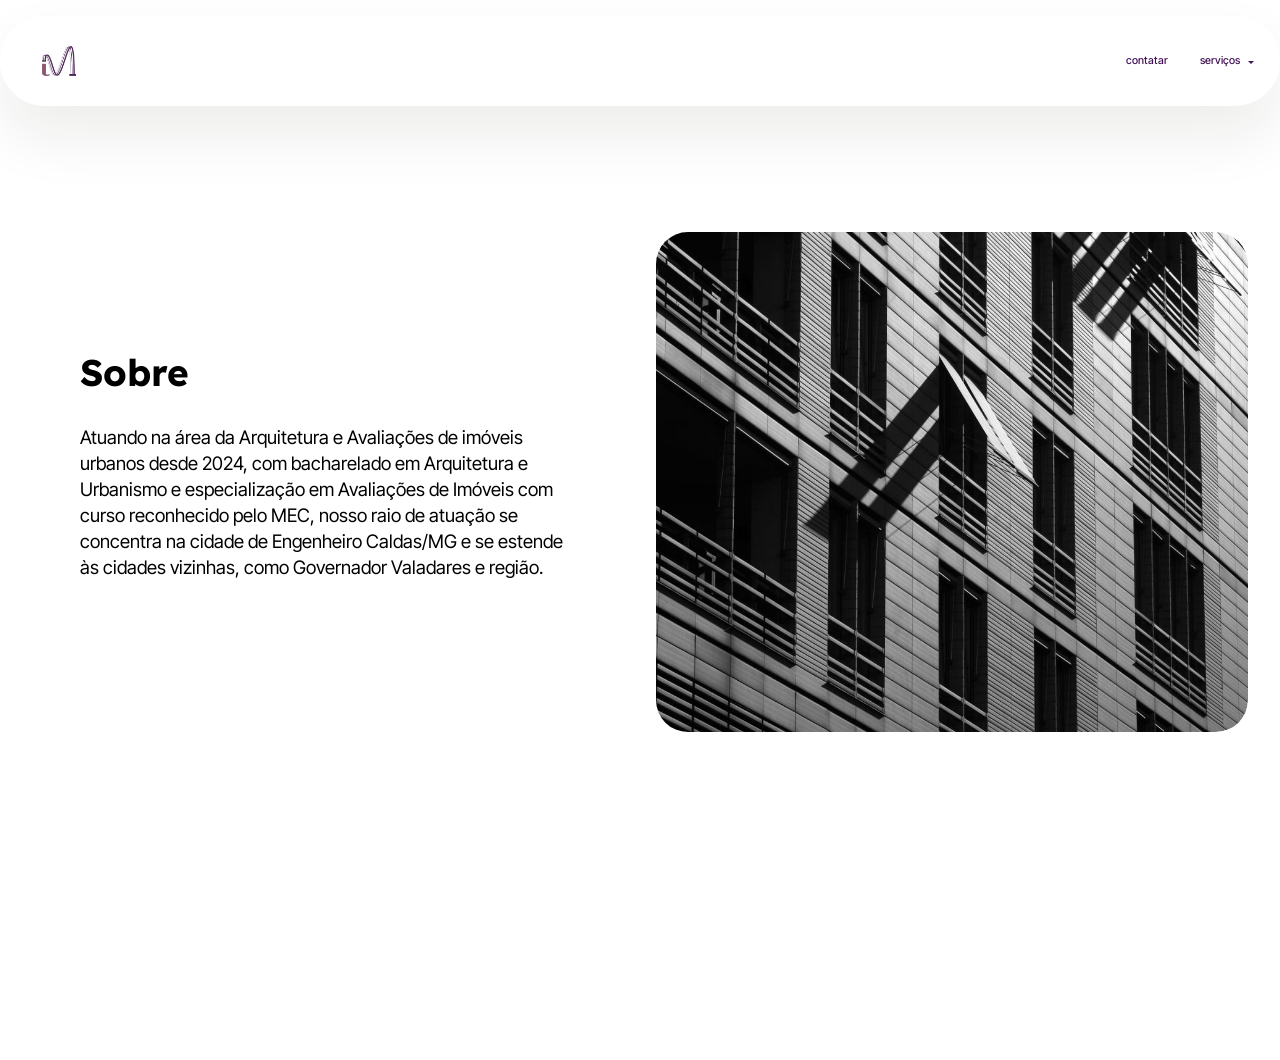
==== page2.html @ b21225c3 "Add files via upload" ====
<!DOCTYPE html>
<html  >
<head>
  <!-- Site made with Mobirise Website Builder v6.1.12, https://mobirise.com -->
  <meta charset="UTF-8">
  <meta http-equiv="X-UA-Compatible" content="IE=edge">
  <meta name="generator" content="Mobirise v6.1.12, mobirise.com">
  <meta name="viewport" content="width=device-width, initial-scale=1, minimum-scale=1">
  <link rel="shortcut icon" href="assets/images/logo-256x224.png" type="image/x-icon">
  <meta name="description" content="">
  
  
  <title>sobree</title>
  <link rel="stylesheet" href="assets/web/assets/mobirise-icons2/mobirise2.css">
  <link rel="stylesheet" href="assets/bootstrap/css/bootstrap.min.css">
  <link rel="stylesheet" href="assets/animatecss/animate.css">
  <link rel="stylesheet" href="assets/dropdown/css/style.css">
  <link rel="stylesheet" href="assets/theme/css/style.css">
  <link href="assets/fonts/style.css" rel="stylesheet">
  <link rel="preload" href="https://fonts.googleapis.com/css?family=Lexend:100,200,300,400,500,600,700,800,900&display=swap" as="style" onload="this.onload=null;this.rel='stylesheet'">
  <noscript><link rel="stylesheet" href="https://fonts.googleapis.com/css?family=Lexend:100,200,300,400,500,600,700,800,900&display=swap"></noscript>
  <link rel="preload" href="https://fonts.googleapis.com/css?family=Inter+Tight:100,200,300,400,500,600,700,800,900,100i,200i,300i,400i,500i,600i,700i,800i,900i&display=swap" as="style" onload="this.onload=null;this.rel='stylesheet'">
  <noscript><link rel="stylesheet" href="https://fonts.googleapis.com/css?family=Inter+Tight:100,200,300,400,500,600,700,800,900,100i,200i,300i,400i,500i,600i,700i,800i,900i&display=swap"></noscript>
  <link rel="preload" as="style" href="assets/mobirise/css/mbr-additional.css?v=qQzBbj"><link rel="stylesheet" href="assets/mobirise/css/mbr-additional.css?v=qQzBbj" type="text/css">

  
  
  
</head>
<body>
  
  <section data-bs-version="5.1" class="menu menu2 cid-v5KFlyrDxb" once="menu" id="menu02-1n">
	

	<nav class="navbar navbar-dropdown navbar-expand-lg">
		<div class="container">
			<div class="navbar-brand">
				<span class="navbar-logo">
					<a href="index.html">
						<img src="assets/images/logo-256x224.png" alt="Mobirise Website Builder" style="height: 1.9rem;">
					</a>
				</span>
				
			</div>
			<button class="navbar-toggler" type="button" data-toggle="collapse" data-bs-toggle="collapse" data-target="#navbarSupportedContent" data-bs-target="#navbarSupportedContent" aria-controls="navbarNavAltMarkup" aria-expanded="false" aria-label="Toggle navigation">
				<div class="hamburger">
					<span></span>
					<span></span>
					<span></span>
					<span></span>
				</div>
			</button>
			<div class="collapse navbar-collapse" id="navbarSupportedContent">
				<ul class="navbar-nav nav-dropdown nav-right" data-app-modern-menu="true"><li class="nav-item">
						<a class="nav-link link text-secondary text-primary display-2" href="page6.html" aria-expanded="false">contatar</a>
					</li>
					<li class="nav-item dropdown">
						<a class="nav-link link text-secondary dropdown-toggle show display-2" href="index.html#features04-w" aria-expanded="false" data-toggle="dropdown-submenu" data-bs-toggle="dropdown" data-bs-auto-close="outside">serviços</a><div class="dropdown-menu show" aria-labelledby="dropdown-785" data-bs-popper="none"><a class="text-secondary dropdown-item text-primary display-2" href="page3.html">arquitetura</a><a class="text-secondary show dropdown-item text-primary display-2" href="page4.html">avaliações</a><a class="text-secondary show dropdown-item text-primary display-2" href="page5.html">renderização</a></div>
					</li></ul>
				
				
			</div>
		</div>
	</nav>
</section>

<section data-bs-version="5.1" class="features5 cid-v5KNl82XaM" id="features05-1s">
  

  
  
  <div class="container-fluid">
    
    <div class="row">
      
      
      <div class="item features-without-image col-12 col-md-6 col-lg-12 item-mb active">
        <div class="item-wrapper">
          <div class="card-box align-left">
            
            
            

            
          </div>
        </div>
      </div>
    </div>
  </div>
</section>

<section data-bs-version="5.1" class="features025 cid-v5L45w7QrR" id="features025-1t">
  

  
  

  <div class="container">
    <div class="row justify-content-center align-items-center">
      <div class="col-12">
        <div class="card-wrapper">
          <div class="row">
            <div class="col-12 col-md-12 col-lg-6 image-wrapper">
              <img class="w-100" src="assets/images/mbr-959x1448.jpg" alt="Mobirise Website Builder">
            </div>
            <div class="col-12 col-lg col-md-12">
              <div class="text-wrapper align-left">
                <h5 class="mbr-section-title mbr-fonts-style mb-4 display-1">
                  <strong>Sobre</strong></h5>
                
                <p class="mbr-text mbr-fonts-style mb-4 display-7">Atuando na área da Arquitetura e Avaliações de imóveis urbanos desde 2024, com bacharelado em Arquitetura e Urbanismo e especialização em Avaliações de Imóveis com curso reconhecido pelo MEC, nosso raio de atuação se concentra na cidade de Engenheiro Caldas/MG e se estende às cidades vizinhas, como Governador Valadares e região.</p>
                
              </div>
            </div>
          </div>
        </div>
      </div>
    </div>
  </div>
</section>

<section data-bs-version="5.1" class="contacts01 cid-v5KFlAdFdw" id="contacts01-1r">
    

    
    
    <div class="container">
        <div class="row justify-content-center">
            <div class="col-12 content-head">
                
            </div>
        </div>
        <div class="row">
            
            <div class="item features-without-image col-12 col-md-4 active">
                <div class="item-wrapper">
                    <div class="text-wrapper">
                        
                        
                    </div>
                </div>
            </div><div class="item features-without-image col-12 col-md-4">
                <div class="item-wrapper">
                    <div class="text-wrapper">
                        
                        
                    </div>
                </div>
            </div><div class="item features-without-image col-12 col-md-4">
                <div class="item-wrapper">
                    <div class="text-wrapper">
                        
                        
                    </div>
                </div>
            </div>
            
            
        </div>
    </div>
</section><section class="display-7" style="padding: 0;align-items: center;justify-content: center;flex-wrap: wrap;    align-content: center;display: flex;position: relative;height: 4rem;"><a href="https://mobiri.se/" style="flex: 1 1;height: 4rem;position: absolute;width: 100%;z-index: 1;"><img alt="" style="height: 4rem;" src="[data-uri]"></a><p style="margin: 0;text-align: center;" class="display-7">&#8204;</p><a style="z-index:1" href="https://mobirise.com/builder/ai-website-maker.html">Free AI Website Maker</a></section><script src="assets/bootstrap/js/bootstrap.bundle.min.js"></script>  <script src="assets/smoothscroll/smooth-scroll.js"></script>  <script src="assets/ytplayer/index.js"></script>  <script src="assets/dropdown/js/navbar-dropdown.js"></script>  <script src="assets/theme/js/script.js"></script>  
  
  
  <input name="animation" type="hidden">
  </body>
</html>
---- assets/web/assets/mobirise-icons2/mobirise2.css ----
@font-face {
  font-family: 'Moririse2';
  font-display: swap;
  src:  url('mobirise2.eot?f2bix4');
  src:  url('mobirise2.eot?f2bix4#iefix') format('embedded-opentype'),
    url('mobirise2.woff2?f2bix4') format('woff2'),
    url('mobirise2.woff?f2bix4') format('woff'),
    url('mobirise2.ttf?f2bix4') format('truetype'),
    url('mobirise2.svg?f2bix4#mobirise2') format('svg');
  font-weight: normal;
  font-style: normal;
}

[class^="mobi-"], [class*=" mobi-"] {
  /* use !important to prevent issues with browser extensions that change fonts */
  font-family: 'Moririse2' !important;
  speak: none;
  font-style: normal;
  font-weight: normal;
  font-variant: normal;
  text-transform: none;
  line-height: 1;

  /* Better Font Rendering =========== */
  -webkit-font-smoothing: antialiased;
  -moz-osx-font-smoothing: grayscale;
}

.mobi-mbri-add-submenu:before {
  content: "\e900";
}
.mobi-mbri-alert:before {
  content: "\e901";
}
.mobi-mbri-align-center:before {
  content: "\e902";
}
.mobi-mbri-align-justify:before {
  content: "\e903";
}
.mobi-mbri-align-left:before {
  content: "\e904";
}
.mobi-mbri-align-right:before {
  content: "\e905";
}
.mobi-mbri-android:before {
  content: "\e906";
}
.mobi-mbri-apple:before {
  content: "\e907";
}
.mobi-mbri-arrow-down:before {
  content: "\e908";
}
.mobi-mbri-arrow-next:before {
  content: "\e909";
}
.mobi-mbri-arrow-prev:before {
  content: "\e90a";
}
.mobi-mbri-arrow-up:before {
  content: "\e90b";
}
.mobi-mbri-bold:before {
  content: "\e90c";
}
.mobi-mbri-bookmark:before {
  content: "\e90d";
}
.mobi-mbri-bootstrap:before {
  content: "\e90e";
}
.mobi-mbri-briefcase:before {
  content: "\e90f";
}
.mobi-mbri-browse:before {
  content: "\e910";
}
.mobi-mbri-bulleted-list:before {
  content: "\e911";
}
.mobi-mbri-calendar:before {
  content: "\e912";
}
.mobi-mbri-camera:before {
  content: "\e913";
}
.mobi-mbri-cart-add:before {
  content: "\e914";
}
.mobi-mbri-cart-full:before {
  content: "\e915";
}
.mobi-mbri-cash:before {
  content: "\e916";
}
.mobi-mbri-change-style:before {
  content: "\e917";
}
.mobi-mbri-chat:before {
  content: "\e918";
}
.mobi-mbri-clock:before {
  content: "\e919";
}
.mobi-mbri-close:before {
  content: "\e91a";
}
.mobi-mbri-cloud:before {
  content: "\e91b";
}
.mobi-mbri-code:before {
  content: "\e91c";
}
.mobi-mbri-contact-form:before {
  content: "\e91d";
}
.mobi-mbri-credit-card:before {
  content: "\e91e";
}
.mobi-mbri-cursor-click:before {
  content: "\e91f";
}
.mobi-mbri-cust-feedback:before {
  content: "\e920";
}
.mobi-mbri-database:before {
  content: "\e921";
}
.mobi-mbri-delivery:before {
  content: "\e922";
}
.mobi-mbri-desktop:before {
  content: "\e923";
}
.mobi-mbri-devices:before {
  content: "\e924";
}
.mobi-mbri-down:before {
  content: "\e925";
}
.mobi-mbri-download-2:before {
  content: "\e926";
}
.mobi-mbri-download:before {
  content: "\e927";
}
.mobi-mbri-drag-n-drop-2:before {
  content: "\e928";
}
.mobi-mbri-drag-n-drop:before {
  content: "\e929";
}
.mobi-mbri-edit-2:before {
  content: "\e92a";
}
.mobi-mbri-edit:before {
  content: "\e92b";
}
.mobi-mbri-error:before {
  content: "\e92c";
}
.mobi-mbri-extension:before {
  content: "\e92d";
}
.mobi-mbri-features:before {
  content: "\e92e";
}
.mobi-mbri-file:before {
  content: "\e92f";
}
.mobi-mbri-flag:before {
  content: "\e930";
}
.mobi-mbri-folder:before {
  content: "\e931";
}
.mobi-mbri-gift:before {
  content: "\e932";
}
.mobi-mbri-github:before {
  content: "\e933";
}
.mobi-mbri-globe-2:before {
  content: "\e934";
}
.mobi-mbri-globe:before {
  content: "\e935";
}
.mobi-mbri-growing-chart:before {
  content: "\e936";
}
.mobi-mbri-hearth:before {
  content: "\e937";
}
.mobi-mbri-help:before {
  content: "\e938";
}
.mobi-mbri-home:before {
  content: "\e939";
}
.mobi-mbri-hot-cup:before {
  content: "\e93a";
}
.mobi-mbri-idea:before {
  content: "\e93b";
}
.mobi-mbri-image-gallery:before {
  content: "\e93c";
}
.mobi-mbri-image-slider:before {
  content: "\e93d";
}
.mobi-mbri-info:before {
  content: "\e93e";
}
.mobi-mbri-italic:before {
  content: "\e93f";
}
.mobi-mbri-key:before {
  content: "\e940";
}
.mobi-mbri-laptop:before {
  content: "\e941";
}
.mobi-mbri-layers:before {
  content: "\e942";
}
.mobi-mbri-left-right:before {
  content: "\e943";
}
.mobi-mbri-left:before {
  content: "\e944";
}
.mobi-mbri-letter:before {
  content: "\e945";
}
.mobi-mbri-like:before {
  content: "\e946";
}
.mobi-mbri-link:before {
  content: "\e947";
}
.mobi-mbri-lock:before {
  content: "\e948";
}
.mobi-mbri-login:before {
  content: "\e949";
}
.mobi-mbri-logout:before {
  content: "\e94a";
}
.mobi-mbri-magic-stick:before {
  content: "\e94b";
}
.mobi-mbri-map-pin:before {
  content: "\e94c";
}
.mobi-mbri-menu:before {
  content: "\e94d";
}
.mobi-mbri-mobile-2:before {
  content: "\e94e";
}
.mobi-mbri-mobile-horizontal:before {
  content: "\e94f";
}
.mobi-mbri-mobile:before {
  content: "\e950";
}
.mobi-mbri-mobirise:before {
  content: "\e951";
}
.mobi-mbri-more-horizontal:before {
  content: "\e952";
}
.mobi-mbri-more-vertical:before {
  content: "\e953";
}
.mobi-mbri-music:before {
  content: "\e954";
}
.mobi-mbri-new-file:before {
  content: "\e955";
}
.mobi-mbri-numbered-list:before {
  content: "\e956";
}
.mobi-mbri-opened-folder:before {
  content: "\e957";
}
.mobi-mbri-pages:before {
  content: "\e958";
}
.mobi-mbri-paper-plane:before {
  content: "\e959";
}
.mobi-mbri-paperclip:before {
  content: "\e95a";
}
.mobi-mbri-phone:before {
  content: "\e95b";
}
.mobi-mbri-photo:before {
  content: "\e95c";
}
.mobi-mbri-photos:before {
  content: "\e95d";
}
.mobi-mbri-pin:before {
  content: "\e95e";
}
.mobi-mbri-play:before {
  content: "\e95f";
}
.mobi-mbri-plus:before {
  content: "\e960";
}
.mobi-mbri-preview:before {
  content: "\e961";
}
.mobi-mbri-print:before {
  content: "\e962";
}
.mobi-mbri-protect:before {
  content: "\e963";
}
.mobi-mbri-question:before {
  content: "\e964";
}
.mobi-mbri-quote-left:before {
  content: "\e965";
}
.mobi-mbri-quote-right:before {
  content: "\e966";
}
.mobi-mbri-redo:before {
  content: "\e967";
}
.mobi-mbri-refresh:before {
  content: "\e968";
}
.mobi-mbri-responsive-2:before {
  content: "\e969";
}
.mobi-mbri-responsive:before {
  content: "\e96a";
}
.mobi-mbri-right:before {
  content: "\e96b";
}
.mobi-mbri-rocket:before {
  content: "\e96c";
}
.mobi-mbri-sad-face:before {
  content: "\e96d";
}
.mobi-mbri-sale:before {
  content: "\e96e";
}
.mobi-mbri-save:before {
  content: "\e96f";
}
.mobi-mbri-search:before {
  content: "\e970";
}
.mobi-mbri-setting-2:before {
  content: "\e971";
}
.mobi-mbri-setting-3:before {
  content: "\e972";
}
.mobi-mbri-setting:before {
  content: "\e973";
}
.mobi-mbri-share:before {
  content: "\e974";
}
.mobi-mbri-shopping-bag:before {
  content: "\e975";
}
.mobi-mbri-shopping-basket:before {
  content: "\e976";
}
.mobi-mbri-shopping-cart:before {
  content: "\e977";
}
.mobi-mbri-sites:before {
  content: "\e978";
}
.mobi-mbri-smile-face:before {
  content: "\e979";
}
.mobi-mbri-speed:before {
  content: "\e97a";
}
.mobi-mbri-star:before {
  content: "\e97b";
}
.mobi-mbri-success:before {
  content: "\e97c";
}
.mobi-mbri-sun:before {
  content: "\e97d";
}
.mobi-mbri-sun2:before {
  content: "\e97e";
}
.mobi-mbri-tablet-vertical:before {
  content: "\e97f";
}
.mobi-mbri-tablet:before {
  content: "\e980";
}
.mobi-mbri-target:before {
  content: "\e981";
}
.mobi-mbri-timer:before {
  content: "\e982";
}
.mobi-mbri-to-ftp:before {
  content: "\e983";
}
.mobi-mbri-to-local-drive:before {
  content: "\e984";
}
.mobi-mbri-touch-swipe:before {
  content: "\e985";
}
.mobi-mbri-touch:before {
  content: "\e986";
}
.mobi-mbri-trash:before {
  content: "\e987";
}
.mobi-mbri-underline:before {
  content: "\e988";
}
.mobi-mbri-undo:before {
  content: "\e989";
}
.mobi-mbri-unlink:before {
  content: "\e98a";
}
.mobi-mbri-unlock:before {
  content: "\e98b";
}
.mobi-mbri-up-down:before {
  content: "\e98c";
}
.mobi-mbri-up:before {
  content: "\e98d";
}
.mobi-mbri-update:before {
  content: "\e98e";
}
.mobi-mbri-upload-2:before {
  content: "\e98f";
}
.mobi-mbri-upload:before {
  content: "\e990";
}
.mobi-mbri-user-2:before {
  content: "\e991";
}
.mobi-mbri-user:before {
  content: "\e992";
}
.mobi-mbri-users:before {
  content: "\e993";
}
.mobi-mbri-video-play:before {
  content: "\e994";
}
.mobi-mbri-video:before {
  content: "\e995";
}
.mobi-mbri-watch:before {
  content: "\e996";
}
.mobi-mbri-website-theme-2:before {
  content: "\e997";
}
.mobi-mbri-website-theme:before {
  content: "\e998";
}
.mobi-mbri-wifi:before {
  content: "\e999";
}
.mobi-mbri-windows:before {
  content: "\e99a";
}
.mobi-mbri-zoom-in:before {
  content: "\e99b";
}
.mobi-mbri-zoom-out:before {
  content: "\e99c";
}
---- assets/dropdown/css/style.css ----
.navbar-dropdown {
  left: 0;
  padding: 0;
  position: absolute;
  right: 0;
  top: 0;
  transition: all 0.45s ease;
  z-index: 1030;
  background: #282828; }
  .navbar-dropdown .navbar-logo {
    margin-right: 0.8rem;
    transition: margin 0.3s ease-in-out;
    vertical-align: middle; }
    .navbar-dropdown .navbar-logo img {
      height: 3.125rem;
      transition: all 0.3s ease-in-out; }
    .navbar-dropdown .navbar-logo.mbr-iconfont {
      font-size: 3.125rem;
      line-height: 3.125rem; }
  .navbar-dropdown .navbar-caption {
    font-weight: 700;
    white-space: normal;
    vertical-align: -4px;
    line-height: 3.125rem !important; }
    .navbar-dropdown .navbar-caption, .navbar-dropdown .navbar-caption:hover {
      color: inherit;
      text-decoration: none; }
  .navbar-dropdown .mbr-iconfont + .navbar-caption {
    vertical-align: -1px; }
  .navbar-dropdown.navbar-fixed-top {
    position: fixed; }
  .navbar-dropdown .navbar-brand span {
    vertical-align: -4px; }
  .navbar-dropdown.bg-color.transparent {
    background: none; }
  .navbar-dropdown.navbar-short .navbar-brand {
    padding: 0.625rem 0; }
    .navbar-dropdown.navbar-short .navbar-brand span {
      vertical-align: -1px; }
  .navbar-dropdown.navbar-short .navbar-caption {
    line-height: 2.375rem !important;
    vertical-align: -2px; }
  .navbar-dropdown.navbar-short .navbar-logo {
    margin-right: 0.5rem; }
    .navbar-dropdown.navbar-short .navbar-logo img {
      height: 2.375rem; }
    .navbar-dropdown.navbar-short .navbar-logo.mbr-iconfont {
      font-size: 2.375rem;
      line-height: 2.375rem; }
  .navbar-dropdown.navbar-short .mbr-table-cell {
    height: 3.625rem; }
  .navbar-dropdown .navbar-close {
    left: 0.6875rem;
    position: fixed;
    top: 0.75rem;
    z-index: 1000; }
  .navbar-dropdown .hamburger-icon {
    content: "";
    display: inline-block;
    vertical-align: middle;
    width: 16px;
    -webkit-box-shadow: 0 -6px 0 1px #282828,0 0 0 1px #282828,0 6px 0 1px #282828;
    -moz-box-shadow: 0 -6px 0 1px #282828,0 0 0 1px #282828,0 6px 0 1px #282828;
    box-shadow: 0 -6px 0 1px #282828,0 0 0 1px #282828,0 6px 0 1px #282828; }

.dropdown-menu .dropdown-toggle[data-toggle="dropdown-submenu"]::after {
  border-bottom: 0.35em solid transparent;
  border-left: 0.35em solid;
  border-right: 0;
  border-top: 0.35em solid transparent;
  margin-left: 0.3rem; }

.dropdown-menu .dropdown-item:focus {
  outline: 0; }

.nav-dropdown {
  font-size: 0.75rem;
  font-weight: 500;
  height: auto !important; }
  .nav-dropdown .nav-btn {
    padding-left: 1rem; }
  .nav-dropdown .link {
    margin: .667em 1.667em;
    font-weight: 500;
    padding: 0;
    transition: color .2s ease-in-out; }
    .nav-dropdown .link.dropdown-toggle {
      margin-right: 2.583em; }
      .nav-dropdown .link.dropdown-toggle::after {
        margin-left: .25rem;
        border-top: 0.35em solid;
        border-right: 0.35em solid transparent;
        border-left: 0.35em solid transparent;
        border-bottom: 0; }
      .nav-dropdown .link.dropdown-toggle[aria-expanded="true"] {
        margin: 0;
        padding: 0.667em 3.263em  0.667em 1.667em; }
  .nav-dropdown .link::after,
  .nav-dropdown .dropdown-item::after {
    color: inherit; }
  .nav-dropdown .btn {
    font-size: 0.75rem;
    font-weight: 700;
    letter-spacing: 0;
    margin-bottom: 0;
    padding-left: 1.25rem;
    padding-right: 1.25rem; }
  .nav-dropdown .dropdown-menu {
    border-radius: 0;
    border: 0;
    left: 0;
    margin: 0;
    padding-bottom: 1.25rem;
    padding-top: 1.25rem;
    position: relative; }
  .nav-dropdown .dropdown-submenu {
    margin-left: 0.125rem;
    top: 0; }
  .nav-dropdown .dropdown-item {
    font-weight: 500;
    line-height: 2;
    padding: 0.3846em 4.615em 0.3846em 1.5385em;
    position: relative;
    transition: color .2s ease-in-out, background-color .2s ease-in-out; }
    .nav-dropdown .dropdown-item::after {
      margin-top: -0.3077em;
      position: absolute;
      right: 1.1538em;
      top: 50%; }
    .nav-dropdown .dropdown-item:focus, .nav-dropdown .dropdown-item:hover {
      background: none; }

@media (max-width: 767px) {
  .nav-dropdown.navbar-toggleable-sm {
    bottom: 0;
    display: none;
    left: 0;
    overflow-x: hidden;
    position: fixed;
    top: 0;
    transform: translateX(-100%);
    -ms-transform: translateX(-100%);
    -webkit-transform: translateX(-100%);
    width: 18.75rem;
    z-index: 999; } }
.nav-dropdown.navbar-toggleable-xl {
  bottom: 0;
  display: none;
  left: 0;
  overflow-x: hidden;
  position: fixed;
  top: 0;
  transform: translateX(-100%);
  -ms-transform: translateX(-100%);
  -webkit-transform: translateX(-100%);
  width: 18.75rem;
  z-index: 999; }

.nav-dropdown-sm {
  display: block !important;
  overflow-x: hidden;
  overflow: auto;
  padding-top: 3.875rem; }
  .nav-dropdown-sm::after {
    content: "";
    display: block;
    height: 3rem;
    width: 100%; }
  .nav-dropdown-sm.collapse.in ~ .navbar-close {
    display: block !important; }
  .nav-dropdown-sm.collapsing, .nav-dropdown-sm.collapse.in {
    transform: translateX(0);
    -ms-transform: translateX(0);
    -webkit-transform: translateX(0);
    transition: all 0.25s ease-out;
    -webkit-transition: all 0.25s ease-out;
    background: #282828; }
  .nav-dropdown-sm.collapsing[aria-expanded="false"] {
    transform: translateX(-100%);
    -ms-transform: translateX(-100%);
    -webkit-transform: translateX(-100%); }
  .nav-dropdown-sm .nav-item {
    display: block;
    margin-left: 0 !important;
    padding-left: 0; }
  .nav-dropdown-sm .link,
  .nav-dropdown-sm .dropdown-item {
    border-top: 1px dotted rgba(255, 255, 255, 0.1);
    font-size: 0.8125rem;
    line-height: 1.6;
    margin: 0 !important;
    padding: 0.875rem 2.4rem 0.875rem 1.5625rem !important;
    position: relative;
    white-space: normal; }
    .nav-dropdown-sm .link:focus, .nav-dropdown-sm .link:hover,
    .nav-dropdown-sm .dropdown-item:focus,
    .nav-dropdown-sm .dropdown-item:hover {
      background: rgba(0, 0, 0, 0.2) !important;
      color: #c0a375; }
  .nav-dropdown-sm .nav-btn {
    position: relative;
    padding: 1.5625rem 1.5625rem 0 1.5625rem; }
    .nav-dropdown-sm .nav-btn::before {
      border-top: 1px dotted rgba(255, 255, 255, 0.1);
      content: "";
      left: 0;
      position: absolute;
      top: 0;
      width: 100%; }
    .nav-dropdown-sm .nav-btn + .nav-btn {
      padding-top: 0.625rem; }
      .nav-dropdown-sm .nav-btn + .nav-btn::before {
        display: none; }
  .nav-dropdown-sm .btn {
    padding: 0.625rem 0; }
  .nav-dropdown-sm .dropdown-toggle[data-toggle="dropdown-submenu"]::after {
    margin-left: .25rem;
    border-top: 0.35em solid;
    border-right: 0.35em solid transparent;
    border-left: 0.35em solid transparent;
    border-bottom: 0; }
  .nav-dropdown-sm .dropdown-toggle[data-toggle="dropdown-submenu"][aria-expanded="true"]::after {
    border-top: 0;
    border-right: 0.35em solid transparent;
    border-left: 0.35em solid transparent;
    border-bottom: 0.35em solid; }
  .nav-dropdown-sm .dropdown-menu {
    margin: 0;
    padding: 0;
    position: relative;
    top: 0;
    left: 0;
    width: 100%;
    border: 0;
    float: none;
    border-radius: 0;
    background: none; }
  .nav-dropdown-sm .dropdown-submenu {
    left: 100%;
    margin-left: 0.125rem;
    margin-top: -1.25rem;
    top: 0; }

.navbar-toggleable-sm .nav-dropdown .dropdown-menu {
  position: absolute; }

.navbar-toggleable-sm .nav-dropdown .dropdown-submenu {
  left: 100%;
  margin-left: 0.125rem;
  margin-top: -1.25rem;
  top: 0; }

.navbar-toggleable-sm.opened .nav-dropdown .dropdown-menu {
  position: relative; }

.navbar-toggleable-sm.opened .nav-dropdown .dropdown-submenu {
  left: 0;
  margin-left: 00rem;
  margin-top: 0rem;
  top: 0; }

.is-builder .nav-dropdown.collapsing {
  transition: none !important; }
---- assets/theme/css/style.css ----
@charset "UTF-8";
section {
  background-color: #ffffff;
}

body {
  font-style: normal;
  line-height: 1.5;
  font-weight: 400;
  color: #232323;
  position: relative;
}

button {
  background-color: transparent;
  border-color: transparent;
}

.embla__button,
.carousel-control {
  background-color: #edefea !important;
  opacity: 0.8 !important;
  color: #464845 !important;
  border-color: #edefea !important;
}

.carousel .close,
.modalWindow .close {
  background-color: #edefea !important;
  color: #464845 !important;
  border-color: #edefea !important;
  opacity: 0.8 !important;
}

.carousel .close:hover,
.modalWindow .close:hover {
  opacity: 1 !important;
}

.carousel-indicators li {
  background-color: #edefea !important;
  border: 2px solid #464845 !important;
}

.carousel-indicators li:hover,
.carousel-indicators li:active {
  opacity: 0.8 !important;
}

.embla__button:hover,
.carousel-control:hover {
  background-color: #edefea !important;
  opacity: 1 !important;
}

.modalWindow-video-container {
  height: 80%;
}

section,
.container,
.container-fluid {
  position: relative;
  word-wrap: break-word;
}

a.mbr-iconfont:hover {
  text-decoration: none;
}

.article .lead p,
.article .lead ul,
.article .lead ol,
.article .lead pre,
.article .lead blockquote {
  margin-bottom: 0;
}

a {
  font-style: normal;
  font-weight: 400;
  cursor: pointer;
}
a, a:hover {
  text-decoration: none;
}

.mbr-section-title {
  font-style: normal;
  line-height: 1.3;
}

.mbr-section-subtitle {
  line-height: 1.3;
}

.mbr-text {
  font-style: normal;
  line-height: 1.7;
}

h1,
h2,
h3,
h4,
h5,
h6,
.display-1,
.display-2,
.display-4,
.display-5,
.display-7,
span,
p,
a {
  line-height: 1;
  word-break: break-word;
  word-wrap: break-word;
  font-weight: 400;
}

b,
strong {
  font-weight: bold;
}

input:-webkit-autofill, input:-webkit-autofill:hover, input:-webkit-autofill:focus, input:-webkit-autofill:active {
  transition-delay: 9999s;
  -webkit-transition-property: background-color, color;
  transition-property: background-color, color;
}

textarea[type=hidden] {
  display: none;
}

section {
  background-position: 50% 50%;
  background-repeat: no-repeat;
  background-size: cover;
}
section .mbr-background-video,
section .mbr-background-video-preview {
  position: absolute;
  bottom: 0;
  left: 0;
  right: 0;
  top: 0;
}

.hidden {
  visibility: hidden;
}

.mbr-z-index20 {
  z-index: 20;
}

/*! Base colors */
.mbr-white {
  color: #ffffff;
}

.mbr-black {
  color: #111111;
}

.mbr-bg-white {
  background-color: #ffffff;
}

.mbr-bg-black {
  background-color: #000000;
}

/*! Text-aligns */
.align-left {
  text-align: left;
}

.align-center {
  text-align: center;
}

.align-right {
  text-align: right;
}

/*! Font-weight  */
.mbr-light {
  font-weight: 300;
}

.mbr-regular {
  font-weight: 400;
}

.mbr-semibold {
  font-weight: 500;
}

.mbr-bold {
  font-weight: 700;
}

/*! Media  */
.media-content {
  flex-basis: 100%;
}

.media-container-row {
  display: flex;
  flex-direction: row;
  flex-wrap: wrap;
  justify-content: center;
  align-content: center;
  align-items: start;
}
.media-container-row .media-size-item {
  width: 400px;
}

.media-container-column {
  display: flex;
  flex-direction: column;
  flex-wrap: wrap;
  justify-content: center;
  align-content: center;
  align-items: stretch;
}
.media-container-column > * {
  width: 100%;
}

@media (min-width: 992px) {
  .media-container-row {
    flex-wrap: nowrap;
  }
}
figure {
  margin-bottom: 0;
  overflow: hidden;
}

figure[mbr-media-size] {
  transition: width 0.1s;
}

img,
iframe {
  display: block;
  width: 100%;
}

.card {
  background-color: transparent;
  border: none;
}

.card-box {
  width: 100%;
}

.card-img {
  text-align: center;
  flex-shrink: 0;
  -webkit-flex-shrink: 0;
}

.media {
  max-width: 100%;
  margin: 0 auto;
}

.mbr-figure {
  align-self: center;
}

.media-container > div {
  max-width: 100%;
}

.mbr-figure img,
.card-img img {
  width: 100%;
}

@media (max-width: 991px) {
  .media-size-item {
    width: auto !important;
  }
  .media {
    width: auto;
  }
  .mbr-figure {
    width: 100% !important;
  }
}
/*! Buttons */
.mbr-section-btn {
  margin-left: -0.6rem;
  margin-right: -0.6rem;
  font-size: 0;
}

.btn {
  font-weight: 600;
  border-width: 1px;
  font-style: normal;
  margin: 0.6rem 0.6rem;
  white-space: normal;
  transition: all 0.2s ease-in-out;
  display: inline-flex;
  align-items: center;
  justify-content: center;
  word-break: break-word;
}

.btn-sm {
  font-weight: 600;
  letter-spacing: 0px;
  transition: all 0.3s ease-in-out;
}

.btn-md {
  font-weight: 600;
  letter-spacing: 0px;
  transition: all 0.3s ease-in-out;
}

.btn-lg {
  font-weight: 600;
  letter-spacing: 0px;
  transition: all 0.3s ease-in-out;
}

.btn-form {
  margin: 0;
}
.btn-form:hover {
  cursor: pointer;
}

nav .mbr-section-btn {
  margin-left: 0rem;
  margin-right: 0rem;
}

/*! Btn icon margin */
.btn .mbr-iconfont,
.btn.btn-sm .mbr-iconfont {
  order: 1;
  cursor: pointer;
  margin-left: 0.5rem;
  vertical-align: sub;
}

.btn.btn-md .mbr-iconfont,
.btn.btn-md .mbr-iconfont {
  margin-left: 0.8rem;
}

.mbr-regular {
  font-weight: 400;
}

.mbr-semibold {
  font-weight: 500;
}

.mbr-bold {
  font-weight: 700;
}

[type=submit] {
  -webkit-appearance: none;
}

/*! Full-screen */
.mbr-fullscreen .mbr-overlay {
  min-height: 100vh;
}

.mbr-fullscreen {
  display: flex;
  display: -moz-flex;
  display: -ms-flex;
  display: -o-flex;
  align-items: center;
  min-height: 100vh;
  padding-top: 3rem;
  padding-bottom: 3rem;
}

/*! Map */
.map {
  height: 25rem;
  position: relative;
}
.map iframe {
  width: 100%;
  height: 100%;
}

/*! Scroll to top arrow */
.mbr-arrow-up {
  bottom: 25px;
  right: 90px;
  position: fixed;
  text-align: right;
  z-index: 5000;
  color: #ffffff;
  font-size: 22px;
}

.mbr-arrow-up a {
  background: rgba(0, 0, 0, 0.2);
  border-radius: 50%;
  color: #fff;
  display: inline-block;
  height: 60px;
  width: 60px;
  border: 2px solid #fff;
  outline-style: none !important;
  position: relative;
  text-decoration: none;
  transition: all 0.3s ease-in-out;
  cursor: pointer;
  text-align: center;
}
.mbr-arrow-up a:hover {
  background-color: rgba(0, 0, 0, 0.4);
}
.mbr-arrow-up a i {
  line-height: 60px;
}

.mbr-arrow-up-icon {
  display: block;
  color: #fff;
}

.mbr-arrow-up-icon::before {
  content: "›";
  display: inline-block;
  font-family: serif;
  font-size: 22px;
  line-height: 1;
  font-style: normal;
  position: relative;
  top: 6px;
  left: -4px;
  transform: rotate(-90deg);
}

/*! Arrow Down */
.mbr-arrow {
  position: absolute;
  bottom: 45px;
  left: 50%;
  width: 60px;
  height: 60px;
  cursor: pointer;
  background-color: rgba(80, 80, 80, 0.5);
  border-radius: 50%;
  transform: translateX(-50%);
}
@media (max-width: 767px) {
  .mbr-arrow {
    display: none;
  }
}
.mbr-arrow > a {
  display: inline-block;
  text-decoration: none;
  outline-style: none;
  animation: arrowdown 1.7s ease-in-out infinite;
  color: #ffffff;
}
.mbr-arrow > a > i {
  position: absolute;
  top: -2px;
  left: 15px;
  font-size: 2rem;
}

#scrollToTop a i::before {
  content: "";
  position: absolute;
  display: block;
  border-bottom: 2.5px solid #fff;
  border-left: 2.5px solid #fff;
  width: 27.8%;
  height: 27.8%;
  left: 50%;
  top: 51%;
  transform: translateY(-30%) translateX(-50%) rotate(135deg);
}

@keyframes arrowdown {
  0% {
    transform: translateY(0px);
  }
  50% {
    transform: translateY(-5px);
  }
  100% {
    transform: translateY(0px);
  }
}
@media (max-width: 500px) {
  .mbr-arrow-up {
    left: 0;
    right: 0;
    text-align: center;
  }
}
/*Gradients animation*/
@keyframes gradient-animation {
  from {
    background-position: 0% 100%;
    animation-timing-function: ease-in-out;
  }
  to {
    background-position: 100% 0%;
    animation-timing-function: ease-in-out;
  }
}
.bg-gradient {
  background-size: 200% 200%;
  animation: gradient-animation 5s infinite alternate;
  -webkit-animation: gradient-animation 5s infinite alternate;
}

.menu .navbar-brand {
  display: -webkit-flex;
}
.menu .navbar-brand span {
  display: flex;
  display: -webkit-flex;
}
.menu .navbar-brand .navbar-caption-wrap {
  display: -webkit-flex;
}
.menu .navbar-brand .navbar-logo img {
  display: -webkit-flex;
  width: auto;
}
@media (min-width: 768px) and (max-width: 991px) {
  .menu .navbar-toggleable-sm .navbar-nav {
    display: -ms-flexbox;
  }
}
@media (max-width: 991px) {
  .menu .navbar-collapse {
    max-height: 93.5vh;
  }
  .menu .navbar-collapse.show {
    overflow: auto;
  }
}
@media (min-width: 992px) {
  .menu .navbar-nav.nav-dropdown {
    display: -webkit-flex;
  }
  .menu .navbar-toggleable-sm .navbar-collapse {
    display: -webkit-flex !important;
  }
  .menu .collapsed .navbar-collapse {
    max-height: 93.5vh;
  }
  .menu .collapsed .navbar-collapse.show {
    overflow: auto;
  }
}
@media (max-width: 767px) {
  .menu .navbar-collapse {
    max-height: 80vh;
  }
}

.nav-link .mbr-iconfont {
  margin-right: 0.5rem;
}

.navbar {
  display: -webkit-flex;
  -webkit-flex-wrap: wrap;
  -webkit-align-items: center;
  -webkit-justify-content: space-between;
}

.navbar-collapse {
  -webkit-flex-basis: 100%;
  -webkit-flex-grow: 1;
  -webkit-align-items: center;
}

.nav-dropdown .link {
  padding: 0.667em 1.667em !important;
  margin: 0 !important;
}

.nav {
  display: -webkit-flex;
  -webkit-flex-wrap: wrap;
}

.row {
  display: -webkit-flex;
  -webkit-flex-wrap: wrap;
}

.justify-content-center {
  -webkit-justify-content: center;
}

.form-inline {
  display: -webkit-flex;
}

.card-wrapper {
  -webkit-flex: 1;
}

.carousel-control {
  z-index: 10;
  display: -webkit-flex;
}

.carousel-controls {
  display: -webkit-flex;
}

.media {
  display: -webkit-flex;
}

.form-group:focus {
  outline: none;
}

.jq-selectbox__select {
  padding: 7px 0;
  position: relative;
}

.jq-selectbox__dropdown {
  overflow: hidden;
  border-radius: 10px;
  position: absolute;
  top: 100%;
  left: 0 !important;
  width: 100% !important;
}

.jq-selectbox__trigger-arrow {
  right: 0;
  transform: translateY(-50%);
}

.jq-selectbox li {
  padding: 1.07em 0.5em;
}

input[type=range] {
  padding-left: 0 !important;
  padding-right: 0 !important;
}

.modal-dialog,
.modal-content {
  height: 100%;
}

.modal-dialog .carousel-inner {
  height: calc(100vh - 1.75rem);
}
@media (max-width: 575px) {
  .modal-dialog .carousel-inner {
    height: calc(100vh - 1rem);
  }
}

.carousel-item {
  text-align: center;
}

.carousel-item img {
  margin: auto;
}

.navbar-toggler {
  align-self: flex-start;
  padding: 0.25rem 0.75rem;
  font-size: 1.25rem;
  line-height: 1;
  background: transparent;
  border: 1px solid transparent;
  border-radius: 0.25rem;
}

.navbar-toggler:focus,
.navbar-toggler:hover {
  text-decoration: none;
  box-shadow: none;
}

.navbar-toggler-icon {
  display: inline-block;
  width: 1.5em;
  height: 1.5em;
  vertical-align: middle;
  content: "";
  background: no-repeat center center;
  background-size: 100% 100%;
}

.navbar-toggler-left {
  position: absolute;
  left: 1rem;
}

.navbar-toggler-right {
  position: absolute;
  right: 1rem;
}

.card-img {
  width: auto;
}

.menu .navbar.collapsed:not(.beta-menu) {
  flex-direction: column;
}

.carousel-item.active,
.carousel-item-next,
.carousel-item-prev {
  display: flex;
}

.note-air-layout .dropup .dropdown-menu,
.note-air-layout .navbar-fixed-bottom .dropdown .dropdown-menu {
  bottom: initial !important;
}

html,
body {
  height: auto;
  min-height: 100vh;
}

.dropup .dropdown-toggle::after {
  display: none;
}

.form-asterisk {
  font-family: initial;
  position: absolute;
  top: -2px;
  font-weight: normal;
}

.form-control-label {
  position: relative;
  cursor: pointer;
  margin-bottom: 0.357em;
  padding: 0;
}

.alert {
  color: #ffffff;
  border-radius: 0;
  border: 0;
  font-size: 1.1rem;
  line-height: 1.5;
  margin-bottom: 1.875rem;
  padding: 1.25rem;
  position: relative;
  text-align: center;
}
.alert.alert-form::after {
  background-color: inherit;
  bottom: -7px;
  content: "";
  display: block;
  height: 14px;
  left: 50%;
  margin-left: -7px;
  position: absolute;
  transform: rotate(45deg);
  width: 14px;
}

.form-control {
  background-color: #ffffff;
  background-clip: border-box;
  color: #232323;
  line-height: 1rem !important;
  height: auto;
  padding: 1.2rem 2rem;
  transition: border-color 0.25s ease 0s;
  border: 1px solid transparent !important;
  border-radius: 4px;
  box-shadow: rgba(0, 0, 0, 0.07) 0px 1px 1px 0px, rgba(0, 0, 0, 0.07) 0px 1px 3px 0px, rgba(0, 0, 0, 0.03) 0px 0px 0px 1px;
}
.form-active .form-control:invalid {
  border-color: red;
}

.row > * {
  padding-right: 1rem;
  padding-left: 1rem;
}

form .row {
  margin-left: -0.6rem;
  margin-right: -0.6rem;
}
form .row [class*=col] {
  padding-left: 0.6rem;
  padding-right: 0.6rem;
}

form .mbr-section-btn {
  padding-left: 0.6rem;
  padding-right: 0.6rem;
}

form .form-check-input {
  margin-top: 0.5;
}

textarea.form-control {
  line-height: 1.5rem !important;
}

.form-group {
  margin-bottom: 1.2rem;
}

.form-control,
form .btn {
  min-height: 48px;
}

.gdpr-block label span.textGDPR input[name=gdpr] {
  top: 7px;
}

.form-control:focus {
  box-shadow: none;
}

:focus {
  outline: none;
}

.mbr-overlay {
  background-color: #000;
  bottom: 0;
  left: 0;
  opacity: 0.5;
  position: absolute;
  right: 0;
  top: 0;
  z-index: 0;
  pointer-events: none;
}

blockquote {
  font-style: italic;
  padding: 3rem;
  font-size: 1.09rem;
  position: relative;
  border-left: 3px solid;
}

ul,
ol,
pre,
blockquote {
  margin-bottom: 2.3125rem;
}

.mt-4 {
  margin-top: 2rem !important;
}

.mb-4 {
  margin-bottom: 2rem !important;
}

.container,
.container-fluid {
  padding-left: 16px;
  padding-right: 16px;
}

.row {
  margin-left: -16px;
  margin-right: -16px;
}
.row > [class*=col] {
  padding-left: 16px;
  padding-right: 16px;
}

@media (min-width: 992px) {
  .container-fluid {
    padding-left: 32px;
    padding-right: 32px;
  }
}
@media (max-width: 991px) {
  .mbr-container {
    padding-left: 16px;
    padding-right: 16px;
  }
}
.app-video-wrapper > img {
  opacity: 1;
}

.app-video-wrapper {
  background: transparent;
}

.item {
  position: relative;
}

.dropdown-menu .dropdown-menu {
  left: 100%;
}

.dropdown-item + .dropdown-menu {
  display: none;
}

.dropdown-item:hover + .dropdown-menu,
.dropdown-menu:hover {
  display: block;
}

@media (min-aspect-ratio: 16/9) {
  .mbr-video-foreground {
    height: 300% !important;
    top: -100% !important;
  }
}
@media (max-aspect-ratio: 16/9) {
  .mbr-video-foreground {
    width: 300% !important;
    left: -100% !important;
  }
}.engine {
	position: absolute;
	text-indent: -2400px;
	text-align: center;
	padding: 0;
	top: 0;
	left: -2400px;
}
---- assets/fonts/style.css ----
@font-face {
   font-family: 'Facelio';
   font-display: swap;
   src: url('Facelio/font.ttf');
}
---- assets/mobirise/css/mbr-additional.css ----
.btn {
  border-width: 2px;
}
img,
.card-wrap,
.card-wrapper,
.video-wrapper,
.mbr-figure iframe,
.google-map iframe,
.slide-content,
.plan,
.card,
.item-wrapper,
.item-wrapper .mbr-overlay {
  border-radius: 2rem !important;
}
.video-wrapper {
  overflow: hidden;
}
body {
  font-family: Inter Tight;
}
.display-1 {
  font-family: 'Lexend', sans-serif;
  font-size: 2.6rem;
  line-height: 1;
}
.display-1 > .mbr-iconfont {
  font-size: 3.25rem;
}
.display-2 {
  font-family: 'Inter Tight', sans-serif;
  font-size: 0.6rem;
  line-height: 1;
}
.display-2 > .mbr-iconfont {
  font-size: 0.75rem;
}
.display-4 {
  font-family: 'Inter Tight', sans-serif;
  font-size: 1.4rem;
  line-height: 1.5;
}
.display-4 > .mbr-iconfont {
  font-size: 1.75rem;
}
.display-5 {
  font-family: 'Facelio';
  font-size: 1rem;
  line-height: 1.5;
}
.display-5 > .mbr-iconfont {
  font-size: 1.25rem;
}
.display-7 {
  font-family: 'Inter Tight', sans-serif;
  font-size: 1.2rem;
  line-height: 1.3;
}
.display-7 > .mbr-iconfont {
  font-size: 1.5rem;
}
/* ---- Fluid typography for mobile devices ---- */
/* 1.4 - font scale ratio ( bootstrap == 1.42857 ) */
/* 100vw - current viewport width */
/* (48 - 20)  48 == 48rem == 768px, 20 == 20rem == 320px(minimal supported viewport) */
/* 0.65 - min scale variable, may vary */
@media (max-width: 992px) {
  .display-1 {
    font-size: 2.08rem;
  }
}
@media (max-width: 768px) {
  .display-1 {
    font-size: 1.82rem;
    font-size: calc( 1.56rem + (2.6 - 1.56) * ((100vw - 20rem) / (48 - 20)));
    line-height: calc( 1.1 * (1.56rem + (2.6 - 1.56) * ((100vw - 20rem) / (48 - 20))));
  }
  .display-2 {
    font-size: 0.48rem;
    font-size: calc( 0.86rem + (0.6 - 0.86) * ((100vw - 20rem) / (48 - 20)));
    line-height: calc( 1.3 * (0.86rem + (0.6 - 0.86) * ((100vw - 20rem) / (48 - 20))));
  }
  .display-4 {
    font-size: 1.12rem;
    font-size: calc( 1.14rem + (1.4 - 1.14) * ((100vw - 20rem) / (48 - 20)));
    line-height: calc( 1.4 * (1.14rem + (1.4 - 1.14) * ((100vw - 20rem) / (48 - 20))));
  }
  .display-5 {
    font-size: 0.8rem;
    font-size: calc( 1rem + (1 - 1) * ((100vw - 20rem) / (48 - 20)));
    line-height: calc( 1.4 * (1rem + (1 - 1) * ((100vw - 20rem) / (48 - 20))));
  }
  .display-7 {
    font-size: 0.96rem;
    font-size: calc( 1.07rem + (1.2 - 1.07) * ((100vw - 20rem) / (48 - 20)));
    line-height: calc( 1.4 * (1.07rem + (1.2 - 1.07) * ((100vw - 20rem) / (48 - 20))));
  }
}
@media (min-width: 992px) and (max-width: 1400px) {
  .display-1 {
    font-size: 1.82rem;
    font-size: calc( 1.56rem + (2.6 - 1.56) * ((100vw - 62rem) / (87 - 62)));
    line-height: calc( 1.1 * (1.56rem + (2.6 - 1.56) * ((100vw - 62rem) / (87 - 62))));
  }
  .display-2 {
    font-size: 0.48rem;
    font-size: calc( 0.86rem + (0.6 - 0.86) * ((100vw - 62rem) / (87 - 62)));
    line-height: calc( 1.3 * (0.86rem + (0.6 - 0.86) * ((100vw - 62rem) / (87 - 62))));
  }
  .display-4 {
    font-size: 1.12rem;
    font-size: calc( 1.14rem + (1.4 - 1.14) * ((100vw - 62rem) / (87 - 62)));
    line-height: calc( 1.4 * (1.14rem + (1.4 - 1.14) * ((100vw - 62rem) / (87 - 62))));
  }
  .display-5 {
    font-size: 0.8rem;
    font-size: calc( 1rem + (1 - 1) * ((100vw - 62rem) / (87 - 62)));
    line-height: calc( 1.4 * (1rem + (1 - 1) * ((100vw - 62rem) / (87 - 62))));
  }
  .display-7 {
    font-size: 0.96rem;
    font-size: calc( 1.07rem + (1.2 - 1.07) * ((100vw - 62rem) / (87 - 62)));
    line-height: calc( 1.4 * (1.07rem + (1.2 - 1.07) * ((100vw - 62rem) / (87 - 62))));
  }
}
/* Buttons */
.btn {
  padding: 1.25rem 2rem;
  border-radius: 4px;
}
@media (max-width: 767px) {
  .btn {
    padding: 0.75rem 1.5rem;
  }
}
.btn-sm {
  padding: 0.6rem 1.2rem;
  border-radius: 4px;
}
.btn-md {
  padding: 0.6rem 1.2rem;
  border-radius: 4px;
}
.btn-lg {
  padding: 1.25rem 2rem;
  border-radius: 4px;
}
.bg-primary {
  background-color: #30093e !important;
}
.bg-success {
  background-color: #3a341c !important;
}
.bg-info {
  background-color: #320707 !important;
}
.bg-warning {
  background-color: #260a30 !important;
}
.bg-danger {
  background-color: #ffffff !important;
}
.btn-primary,
.btn-primary:active {
  background-color: #30093e !important;
  border-color: #30093e !important;
  color: #ffffff !important;
  box-shadow: none;
}
.btn-primary:hover,
.btn-primary:focus,
.btn-primary.focus,
.btn-primary.active {
  color: inherit;
  background-color: #520f6b !important;
  border-color: #520f6b !important;
  box-shadow: none;
}
.btn-primary.disabled,
.btn-primary:disabled {
  color: #ffffff !important;
  background-color: #520f6b !important;
  border-color: #520f6b !important;
}
.btn-secondary,
.btn-secondary:active {
  background-color: #431156 !important;
  border-color: #431156 !important;
  color: #ffffff !important;
  box-shadow: none;
}
.btn-secondary:hover,
.btn-secondary:focus,
.btn-secondary.focus,
.btn-secondary.active {
  color: inherit;
  background-color: #641981 !important;
  border-color: #641981 !important;
  box-shadow: none;
}
.btn-secondary.disabled,
.btn-secondary:disabled {
  color: #ffffff !important;
  background-color: #641981 !important;
  border-color: #641981 !important;
}
.btn-info,
.btn-info:active {
  background-color: #320707 !important;
  border-color: #320707 !important;
  color: #ffffff !important;
  box-shadow: none;
}
.btn-info:hover,
.btn-info:focus,
.btn-info.focus,
.btn-info.active {
  color: inherit;
  background-color: #5f0d0d !important;
  border-color: #5f0d0d !important;
  box-shadow: none;
}
.btn-info.disabled,
.btn-info:disabled {
  color: #ffffff !important;
  background-color: #5f0d0d !important;
  border-color: #5f0d0d !important;
}
.btn-success,
.btn-success:active {
  background-color: #3a341c !important;
  border-color: #3a341c !important;
  color: #ffffff !important;
  box-shadow: none;
}
.btn-success:hover,
.btn-success:focus,
.btn-success.focus,
.btn-success.active {
  color: inherit;
  background-color: #5c532d !important;
  border-color: #5c532d !important;
  box-shadow: none;
}
.btn-success.disabled,
.btn-success:disabled {
  color: #ffffff !important;
  background-color: #5c532d !important;
  border-color: #5c532d !important;
}
.btn-warning,
.btn-warning:active {
  background-color: #260a30 !important;
  border-color: #260a30 !important;
  color: #ffffff !important;
  box-shadow: none;
}
.btn-warning:hover,
.btn-warning:focus,
.btn-warning.focus,
.btn-warning.active {
  color: inherit;
  background-color: #47135a !important;
  border-color: #47135a !important;
  box-shadow: none;
}
.btn-warning.disabled,
.btn-warning:disabled {
  color: #ffffff !important;
  background-color: #47135a !important;
  border-color: #47135a !important;
}
.btn-danger,
.btn-danger:active {
  background-color: #ffffff !important;
  border-color: #ffffff !important;
  color: #808080 !important;
  box-shadow: none;
}
.btn-danger:hover,
.btn-danger:focus,
.btn-danger.focus,
.btn-danger.active {
  color: inherit;
  background-color: #ffffff !important;
  border-color: #ffffff !important;
  box-shadow: none;
}
.btn-danger.disabled,
.btn-danger:disabled {
  color: #808080 !important;
  background-color: #ffffff !important;
  border-color: #ffffff !important;
}
.btn-white,
.btn-white:active {
  background-color: #eff0ec !important;
  border-color: #eff0ec !important;
  color: #757b62 !important;
  box-shadow: none;
}
.btn-white:hover,
.btn-white:focus,
.btn-white.focus,
.btn-white.active {
  color: inherit;
  background-color: #ffffff !important;
  border-color: #ffffff !important;
  box-shadow: none;
}
.btn-white.disabled,
.btn-white:disabled {
  color: #757b62 !important;
  background-color: #ffffff !important;
  border-color: #ffffff !important;
}
.btn-black,
.btn-black:active {
  background-color: #232323 !important;
  border-color: #232323 !important;
  color: #ffffff !important;
  box-shadow: none;
}
.btn-black:hover,
.btn-black:focus,
.btn-black.focus,
.btn-black.active {
  color: inherit;
  background-color: #3d3d3d !important;
  border-color: #3d3d3d !important;
  box-shadow: none;
}
.btn-black.disabled,
.btn-black:disabled {
  color: #ffffff !important;
  background-color: #3d3d3d !important;
  border-color: #3d3d3d !important;
}
.btn-primary-outline,
.btn-primary-outline:active {
  background-color: transparent !important;
  border-color: #30093e;
  color: #30093e;
}
.btn-primary-outline:hover,
.btn-primary-outline:focus,
.btn-primary-outline.focus,
.btn-primary-outline.active {
  color: #000000 !important;
  background-color: transparent !important;
  border-color: #000000 !important;
  box-shadow: none !important;
}
.btn-primary-outline.disabled,
.btn-primary-outline:disabled {
  color: #ffffff !important;
  background-color: #30093e !important;
  border-color: #30093e !important;
}
.btn-secondary-outline,
.btn-secondary-outline:active {
  background-color: transparent !important;
  border-color: #431156;
  color: #431156;
}
.btn-secondary-outline:hover,
.btn-secondary-outline:focus,
.btn-secondary-outline.focus,
.btn-secondary-outline.active {
  color: #0b030e !important;
  background-color: transparent !important;
  border-color: #0b030e !important;
  box-shadow: none !important;
}
.btn-secondary-outline.disabled,
.btn-secondary-outline:disabled {
  color: #ffffff !important;
  background-color: #431156 !important;
  border-color: #431156 !important;
}
.btn-info-outline,
.btn-info-outline:active {
  background-color: transparent !important;
  border-color: #320707;
  color: #320707;
}
.btn-info-outline:hover,
.btn-info-outline:focus,
.btn-info-outline.focus,
.btn-info-outline.active {
  color: #000000 !important;
  background-color: transparent !important;
  border-color: #000000 !important;
  box-shadow: none !important;
}
.btn-info-outline.disabled,
.btn-info-outline:disabled {
  color: #ffffff !important;
  background-color: #320707 !important;
  border-color: #320707 !important;
}
.btn-success-outline,
.btn-success-outline:active {
  background-color: transparent !important;
  border-color: #3a341c;
  color: #3a341c;
}
.btn-success-outline:hover,
.btn-success-outline:focus,
.btn-success-outline.focus,
.btn-success-outline.active {
  color: #000000 !important;
  background-color: transparent !important;
  border-color: #000000 !important;
  box-shadow: none !important;
}
.btn-success-outline.disabled,
.btn-success-outline:disabled {
  color: #ffffff !important;
  background-color: #3a341c !important;
  border-color: #3a341c !important;
}
.btn-warning-outline,
.btn-warning-outline:active {
  background-color: transparent !important;
  border-color: #260a30;
  color: #260a30;
}
.btn-warning-outline:hover,
.btn-warning-outline:focus,
.btn-warning-outline.focus,
.btn-warning-outline.active {
  color: #000000 !important;
  background-color: transparent !important;
  border-color: #000000 !important;
  box-shadow: none !important;
}
.btn-warning-outline.disabled,
.btn-warning-outline:disabled {
  color: #ffffff !important;
  background-color: #260a30 !important;
  border-color: #260a30 !important;
}
.btn-danger-outline,
.btn-danger-outline:active {
  background-color: transparent !important;
  border-color: #ffffff;
  color: #ffffff;
}
.btn-danger-outline:hover,
.btn-danger-outline:focus,
.btn-danger-outline.focus,
.btn-danger-outline.active {
  color: #d4d4d4 !important;
  background-color: transparent !important;
  border-color: #d4d4d4 !important;
  box-shadow: none !important;
}
.btn-danger-outline.disabled,
.btn-danger-outline:disabled {
  color: #808080 !important;
  background-color: #ffffff !important;
  border-color: #ffffff !important;
}
.btn-black-outline,
.btn-black-outline:active {
  background-color: transparent !important;
  border-color: #232323;
  color: #232323;
}
.btn-black-outline:hover,
.btn-black-outline:focus,
.btn-black-outline.focus,
.btn-black-outline.active {
  color: #000000 !important;
  background-color: transparent !important;
  border-color: #000000 !important;
  box-shadow: none !important;
}
.btn-black-outline.disabled,
.btn-black-outline:disabled {
  color: #ffffff !important;
  background-color: #232323 !important;
  border-color: #232323 !important;
}
.btn-white-outline,
.btn-white-outline:active {
  background-color: transparent !important;
  border-color: #fafafa;
  color: #fafafa;
}
.btn-white-outline:hover,
.btn-white-outline:focus,
.btn-white-outline.focus,
.btn-white-outline.active {
  color: #cfcfcf !important;
  background-color: transparent !important;
  border-color: #cfcfcf !important;
  box-shadow: none !important;
}
.btn-white-outline.disabled,
.btn-white-outline:disabled {
  color: #7a7a7a !important;
  background-color: #fafafa !important;
  border-color: #fafafa !important;
}
.text-primary {
  color: #30093e !important;
}
.text-secondary {
  color: #431156 !important;
}
.text-success {
  color: #3a341c !important;
}
.text-info {
  color: #320707 !important;
}
.text-warning {
  color: #260a30 !important;
}
.text-danger {
  color: #ffffff !important;
}
.text-white {
  color: #fafafa !important;
}
.text-black {
  color: #232323 !important;
}
a.text-primary:hover,
a.text-primary:focus,
a.text-primary.active {
  color: #000000 !important;
}
a.text-secondary:hover,
a.text-secondary:focus,
a.text-secondary.active {
  color: #010001 !important;
}
a.text-success:hover,
a.text-success:focus,
a.text-success.active {
  color: #000000 !important;
}
a.text-info:hover,
a.text-info:focus,
a.text-info.active {
  color: #000000 !important;
}
a.text-warning:hover,
a.text-warning:focus,
a.text-warning.active {
  color: #000000 !important;
}
a.text-danger:hover,
a.text-danger:focus,
a.text-danger.active {
  color: #cccccc !important;
}
a.text-white:hover,
a.text-white:focus,
a.text-white.active {
  color: #c7c7c7 !important;
}
a.text-black:hover,
a.text-black:focus,
a.text-black.active {
  color: #000000 !important;
}
a[class*="text-"]:not(.nav-link):not(.dropdown-item):not([role]):not(.navbar-caption) {
  transition: 0.2s;
  position: relative;
  background-image: linear-gradient(currentColor 50%, currentColor 50%);
  background-size: 10000px 2px;
  background-repeat: no-repeat;
  background-position: 0 1.2em;
}
.nav-tabs .nav-link.active {
  color: #30093e;
}
.nav-tabs .nav-link:not(.active) {
  color: #232323;
}
.alert-success {
  background-color: #70c770;
}
.alert-info {
  background-color: #320707;
}
.alert-warning {
  background-color: #260a30;
}
.alert-danger {
  background-color: #ffffff;
}
.mbr-section-btn .btn:not(.btn-form) {
  border-radius: 100px;
}
.mbr-gallery-filter li a {
  border-radius: 100px !important;
}
.mbr-gallery-filter li.active .btn {
  background-color: #30093e;
  border-color: #30093e;
  color: #ffffff;
}
.mbr-gallery-filter li.active .btn:focus {
  box-shadow: none;
}
.nav-tabs .nav-link {
  border-radius: 100px !important;
}
a,
a:hover {
  color: #30093e;
}
.mbr-plan-header.bg-primary .mbr-plan-subtitle,
.mbr-plan-header.bg-primary .mbr-plan-price-desc {
  color: #bb48e4;
}
.mbr-plan-header.bg-success .mbr-plan-subtitle,
.mbr-plan-header.bg-success .mbr-plan-price-desc {
  color: #c0b27c;
}
.mbr-plan-header.bg-info .mbr-plan-subtitle,
.mbr-plan-header.bg-info .mbr-plan-price-desc {
  color: #f3abab;
}
.mbr-plan-header.bg-warning .mbr-plan-subtitle,
.mbr-plan-header.bg-warning .mbr-plan-price-desc {
  color: #deb0ef;
}
.mbr-plan-header.bg-danger .mbr-plan-subtitle,
.mbr-plan-header.bg-danger .mbr-plan-price-desc {
  color: #ffffff;
}
/* Scroll to top button*/
.scrollToTop_wraper {
  display: none;
}
.form-control {
  font-family: 'Inter Tight', sans-serif;
  font-size: 1.2rem;
  line-height: 1.3;
  font-weight: 400;
  border-radius: 40px !important;
}
.form-control > .mbr-iconfont {
  font-size: 1.5rem;
}
.form-control:hover,
.form-control:focus {
  box-shadow: rgba(0, 0, 0, 0.07) 0px 1px 1px 0px, rgba(0, 0, 0, 0.07) 0px 1px 3px 0px, rgba(0, 0, 0, 0.03) 0px 0px 0px 1px;
  border-color: #30093e !important;
}
.form-control:-webkit-input-placeholder {
  font-family: 'Inter Tight', sans-serif;
  font-size: 1.2rem;
  line-height: 1.3;
  font-weight: 400;
}
.form-control:-webkit-input-placeholder > .mbr-iconfont {
  font-size: 1.5rem;
}
blockquote {
  border-color: #30093e;
}
/* Forms */
.mbr-form .input-group-btn .btn {
  border-radius: 100px !important;
}
.mbr-form .input-group-btn .btn:hover {
  box-shadow: 0 10px 40px 0 rgba(0, 0, 0, 0.2);
}
.mbr-form .input-group-btn button[type="submit"] {
  border-radius: 100px !important;
  padding: 1rem 3rem;
}
.mbr-form .input-group-btn button[type="submit"]:hover {
  box-shadow: 0 10px 40px 0 rgba(0, 0, 0, 0.2);
}
.jq-selectbox li:hover,
.jq-selectbox li.selected {
  background-color: #30093e;
  color: #ffffff;
}
.jq-number__spin {
  transition: 0.25s ease;
}
.jq-number__spin:hover {
  border-color: #30093e;
}
.jq-selectbox .jq-selectbox__trigger-arrow,
.jq-number__spin.minus:after,
.jq-number__spin.plus:after {
  transition: 0.4s;
  border-top-color: #232323;
  border-bottom-color: #232323;
}
.jq-selectbox:hover .jq-selectbox__trigger-arrow,
.jq-number__spin.minus:hover:after,
.jq-number__spin.plus:hover:after {
  border-top-color: #30093e;
  border-bottom-color: #30093e;
}
.xdsoft_datetimepicker .xdsoft_calendar td.xdsoft_default,
.xdsoft_datetimepicker .xdsoft_calendar td.xdsoft_current,
.xdsoft_datetimepicker .xdsoft_timepicker .xdsoft_time_box > div > div.xdsoft_current {
  color: #ffffff !important;
  background-color: #30093e !important;
  box-shadow: none !important;
}
.xdsoft_datetimepicker .xdsoft_calendar td:hover,
.xdsoft_datetimepicker .xdsoft_timepicker .xdsoft_time_box > div > div:hover {
  color: #ffffff !important;
  background: #431156 !important;
  box-shadow: none !important;
}
.lazy-bg {
  background-image: none !important;
}
.lazy-placeholder:not(section),
.lazy-none {
  display: block;
  position: relative;
  padding-bottom: 56.25%;
  width: 100%;
  height: auto;
}
iframe.lazy-placeholder,
.lazy-placeholder:after {
  content: '';
  position: absolute;
  width: 200px;
  height: 200px;
  background: transparent no-repeat center;
  background-size: contain;
  top: 50%;
  left: 50%;
  transform: translateX(-50%) translateY(-50%);
  background-image: url("data:image/svg+xml;charset=UTF-8,%3csvg width='32' height='32' viewBox='0 0 64 64' xmlns='http://www.w3.org/2000/svg' stroke='%2330093e' %3e%3cg fill='none' fill-rule='evenodd'%3e%3cg transform='translate(16 16)' stroke-width='2'%3e%3ccircle stroke-opacity='.5' cx='16' cy='16' r='16'/%3e%3cpath d='M32 16c0-9.94-8.06-16-16-16'%3e%3canimateTransform attributeName='transform' type='rotate' from='0 16 16' to='360 16 16' dur='1s' repeatCount='indefinite'/%3e%3c/path%3e%3c/g%3e%3c/g%3e%3c/svg%3e");
}
section.lazy-placeholder:after {
  opacity: 0.5;
}
body {
  overflow-x: hidden;
}
a {
  transition: color 0.6s;
}
@media (max-width: 1400px) {
  .container {
    max-width: 100%;
  }
}
@media (max-width: 1400px) and (min-width: 768px) {
  .container {
    padding-left: 32px;
    padding-right: 32px;
  }
}
@media (max-width: 1400px) and (min-width: 768px) {
  .container-fluid {
    padding-left: 32px;
    padding-right: 32px;
  }
}
@media (max-width: 767px) {
  .container-fluid {
    padding-left: 16px;
    padding-right: 16px;
  }
}
*:focus-visible {
  outline: red solid 2px !important;
  outline-offset: 2px !important;
  transition: outline 0.2s ease-in-out;
}
.new-font {
  font-family: 'Inter Tight', sans-serif;
  font-size: 2rem;
  line-height: 1.5;
}
.new-font > .mbr-iconfont {
  font-size: 2rem;
}
.new-font2 {
  font-family: 'Facelio';
  font-size: 3rem;
  line-height: 1.5;
}
.new-font2 > .mbr-iconfont {
  font-size: 3rem;
}
.cid-tJS6tZXiPa {
  z-index: 1000;
  width: 100%;
  position: relative;
}
.cid-tJS6tZXiPa .dropdown-item:before {
  font-family: Moririse2 !important;
  content: "\e966";
  display: inline-block;
  width: 0;
  position: absolute;
  left: 1rem;
  top: 0.5rem;
  margin-right: 0.5rem;
  line-height: 1;
  font-size: inherit;
  vertical-align: middle;
  text-align: center;
  overflow: hidden;
  transform: scale(0, 1);
  transition: all 0.25s ease-in-out;
}
@media (max-width: 767px) {
  .cid-tJS6tZXiPa .navbar-toggler {
    transform: scale(0.8);
  }
}
.cid-tJS6tZXiPa .navbar-brand {
  flex-shrink: 0;
  align-items: center;
  margin-right: 0;
  padding: 10px 0;
  transition: all 0.3s;
  word-break: break-word;
  z-index: 1;
}
.cid-tJS6tZXiPa .navbar-brand img {
  max-width: 100%;
  max-height: 100%;
  border-radius: 0px !important;
}
.cid-tJS6tZXiPa .navbar-brand .navbar-caption {
  line-height: inherit !important;
}
.cid-tJS6tZXiPa .navbar-brand .navbar-logo a {
  outline: none;
}
.cid-tJS6tZXiPa .navbar-nav {
  margin: auto;
  margin-left: 0;
  margin-left: auto;
  margin-right: 0;
}
.cid-tJS6tZXiPa .navbar-nav .nav-item {
  padding: 0 !important;
  transition: .3s all !important;
}
.cid-tJS6tZXiPa .navbar-nav .nav-item .nav-link {
  padding: 16px !important;
  margin: 0 !important;
  border-radius: 1rem !important;
  transition: .3s all !important;
}
.cid-tJS6tZXiPa .navbar-nav .nav-item .nav-link:hover {
  background-color: rgba(27, 31, 10, 0.06);
}
.cid-tJS6tZXiPa .navbar-nav .open .nav-link::after {
  transform: rotate(180deg);
}
@media (min-width: 992px) {
  .cid-tJS6tZXiPa .navbar-nav .open .nav-link::before {
    content: "";
    width: 100%;
    height: 20px;
    top: 100%;
    background: transparent;
    position: absolute;
  }
}
.cid-tJS6tZXiPa .navbar-nav .dropdown-item {
  padding: 12px !important;
  border-radius: 0.5rem !important;
  margin: 0 8px !important;
  transition: .3s all !important;
}
.cid-tJS6tZXiPa .navbar-nav .dropdown-item:hover {
  background-color: rgba(27, 31, 10, 0.06);
}
@media (min-width: 992px) {
  .cid-tJS6tZXiPa .navbar-nav {
    padding-left: 1.5rem;
  }
}
.cid-tJS6tZXiPa .nav-link {
  width: fit-content;
  position: relative;
}
.cid-tJS6tZXiPa .navbar-logo {
  padding-left: 2rem;
  margin: 0 !important;
}
@media (max-width: 767px) {
  .cid-tJS6tZXiPa .navbar-logo {
    padding-left: 1rem;
  }
}
.cid-tJS6tZXiPa .navbar-caption {
  padding-left: 1rem;
  padding-right: .5rem;
}
@media (max-width: 767px) {
  .cid-tJS6tZXiPa .nav-dropdown {
    padding-bottom: 0.5rem;
  }
}
.cid-tJS6tZXiPa .nav-dropdown .link.dropdown-toggle::after {
  margin-left: 0.5rem;
  margin-top: 0.2rem;
  transition: .3s all;
}
.cid-tJS6tZXiPa .container {
  display: flex;
  height: 90px;
  padding: 0.5rem 0.6rem;
  flex-wrap: nowrap;
  background: rgba(255, 255, 255, 0.5) !important;
  left: 0;
  right: 0;
  -webkit-box-pack: justify;
  -ms-flex-pack: justify;
  justify-content: flex-end;
  -webkit-box-align: center;
  -webkit-align-items: center;
  -ms-flex-align: center;
  align-items: center;
  border-radius: 100vw;
  margin-top: 1rem;
  background-color: #ffffff;
  box-shadow: 0 30px 60px 0 rgba(27, 31, 10, 0.08);
}
@media (max-width: 992px) {
  .cid-tJS6tZXiPa .container {
    padding-right: 2rem;
  }
}
@media (max-width: 767px) {
  .cid-tJS6tZXiPa .container {
    width: 95%;
    height: 56px !important;
    padding-right: 1rem;
    margin-top: 0rem;
  }
}
.cid-tJS6tZXiPa .iconfont-wrapper {
  color: #000000 !important;
  font-size: 1.5rem;
  padding-right: 0.5rem;
}
.cid-tJS6tZXiPa .dropdown-menu {
  flex-wrap: wrap;
  flex-direction: column;
  max-width: 100%;
  padding: 12px 4px !important;
  border-radius: 1.5rem;
  transition: .3s all !important;
  min-width: auto;
  background: #ffffff;
  background: rgba(255, 255, 255, 0.5) !important;
}
.cid-tJS6tZXiPa .nav-item:focus,
.cid-tJS6tZXiPa .nav-link:focus {
  outline: none;
}
.cid-tJS6tZXiPa .dropdown .dropdown-menu .dropdown-item {
  width: auto;
  transition: all 0.25s ease-in-out;
}
.cid-tJS6tZXiPa .dropdown .dropdown-menu .dropdown-item::after {
  right: 0.5rem;
}
.cid-tJS6tZXiPa .dropdown .dropdown-menu .dropdown-item .mbr-iconfont {
  margin-right: 0.5rem;
  vertical-align: sub;
}
.cid-tJS6tZXiPa .dropdown .dropdown-menu .dropdown-item .mbr-iconfont:before {
  display: inline-block;
  transform: scale(1, 1);
  transition: all 0.25s ease-in-out;
}
.cid-tJS6tZXiPa .collapsed .dropdown-menu .dropdown-item:before {
  display: none;
}
.cid-tJS6tZXiPa .collapsed .dropdown .dropdown-menu .dropdown-item {
  padding: 0.235em 1.5em 0.235em 1.5em !important;
  transition: none;
  margin: 0 !important;
}
.cid-tJS6tZXiPa .navbar {
  min-height: 90px;
  transition: all 0.3s;
  border-bottom: 1px solid transparent;
  background: transparent !important;
  padding: 0 !important;
  border: none !important;
  box-shadow: none !important;
  border-radius: 0 !important;
}
.cid-tJS6tZXiPa .navbar.opened {
  transition: all 0.3s;
}
.cid-tJS6tZXiPa .navbar .dropdown-item {
  padding: 0.5rem 1.8rem;
}
.cid-tJS6tZXiPa .navbar .navbar-logo img {
  width: auto;
}
.cid-tJS6tZXiPa .navbar .navbar-collapse {
  z-index: 1;
  justify-content: flex-end;
}
.cid-tJS6tZXiPa .navbar.collapsed {
  justify-content: center;
}
.cid-tJS6tZXiPa .navbar.collapsed .nav-item .nav-link::before {
  display: none;
}
.cid-tJS6tZXiPa .navbar.collapsed.opened .dropdown-menu {
  top: 0;
}
@media (min-width: 992px) {
  .cid-tJS6tZXiPa .navbar.collapsed.opened:not(.navbar-short) .navbar-collapse {
    max-height: calc(98.5vh - 1.9rem);
  }
}
.cid-tJS6tZXiPa .navbar.collapsed .dropdown-menu .dropdown-submenu {
  left: 0 !important;
}
.cid-tJS6tZXiPa .navbar.collapsed .dropdown-menu .dropdown-item:after {
  right: auto;
}
.cid-tJS6tZXiPa .navbar.collapsed .dropdown-menu .dropdown-toggle[data-toggle="dropdown-submenu"]:after {
  margin-left: 0.5rem;
  margin-top: 0.2rem;
  border-top: 0.35em solid;
  border-right: 0.35em solid transparent;
  border-left: 0.35em solid transparent;
  border-bottom: 0;
  top: 41%;
}
.cid-tJS6tZXiPa .navbar.collapsed ul.navbar-nav li {
  margin: auto;
}
.cid-tJS6tZXiPa .navbar.collapsed .dropdown-menu .dropdown-item {
  padding: 0.25rem 1.5rem;
  text-align: center;
}
.cid-tJS6tZXiPa .navbar.collapsed .icons-menu {
  padding-left: 0;
  padding-right: 0;
  padding-top: 0.5rem;
  padding-bottom: 0.5rem;
}
@media (max-width: 767px) {
  .cid-tJS6tZXiPa .navbar {
    min-height: 72px;
  }
  .cid-tJS6tZXiPa .navbar .navbar-logo img {
    height: 2rem !important;
  }
}
@media (max-width: 991px) {
  .cid-tJS6tZXiPa .navbar .nav-item .nav-link::before {
    display: none;
  }
  .cid-tJS6tZXiPa .navbar.opened .dropdown-menu {
    top: 0;
  }
  .cid-tJS6tZXiPa .navbar .dropdown-menu .dropdown-submenu {
    left: 0 !important;
  }
  .cid-tJS6tZXiPa .navbar .dropdown-menu .dropdown-item:after {
    right: auto;
  }
  .cid-tJS6tZXiPa .navbar .dropdown-menu .dropdown-toggle[data-toggle="dropdown-submenu"]:after {
    margin-left: 0.5rem;
    margin-top: 0.2rem;
    border-top: 0.35em solid;
    border-right: 0.35em solid transparent;
    border-left: 0.35em solid transparent;
    border-bottom: 0;
    top: 40%;
  }
  .cid-tJS6tZXiPa .navbar .dropdown-menu .dropdown-item {
    padding: 0.25rem 1.5rem !important;
    text-align: center;
  }
  .cid-tJS6tZXiPa .navbar .navbar-brand {
    flex-shrink: initial;
    flex-basis: auto;
    word-break: break-word;
    padding-right: 10px;
  }
  .cid-tJS6tZXiPa .navbar .navbar-toggler {
    flex-basis: auto;
  }
  .cid-tJS6tZXiPa .navbar .icons-menu {
    padding-left: 0;
    padding-top: 0.5rem;
    padding-bottom: 0.5rem;
  }
}
.cid-tJS6tZXiPa .navbar.navbar-short .navbar-logo img {
  height: 2rem;
}
.cid-tJS6tZXiPa .dropdown-item.active,
.cid-tJS6tZXiPa .dropdown-item:active {
  background-color: transparent;
}
.cid-tJS6tZXiPa .navbar-expand-lg .navbar-nav .nav-link {
  padding: 0;
}
.cid-tJS6tZXiPa .nav-dropdown .link.dropdown-toggle {
  margin-right: 1.667em;
}
.cid-tJS6tZXiPa .nav-dropdown .link.dropdown-toggle[aria-expanded="true"] {
  margin-right: 0;
  padding: 0.667em 1.667em;
}
.cid-tJS6tZXiPa .navbar.navbar-expand-lg .dropdown .dropdown-menu {
  background: #ffffff;
}
.cid-tJS6tZXiPa .navbar.navbar-expand-lg .dropdown .dropdown-menu .dropdown-submenu {
  margin: 0;
  left: 105%;
  transform: none;
  top: -12px;
}
.cid-tJS6tZXiPa .navbar .dropdown.open > .dropdown-menu {
  display: flex;
}
.cid-tJS6tZXiPa ul.navbar-nav {
  flex-wrap: wrap;
}
.cid-tJS6tZXiPa .navbar-buttons {
  text-align: center;
  min-width: 140px;
}
@media (max-width: 992px) {
  .cid-tJS6tZXiPa .navbar-buttons {
    text-align: left;
  }
}
.cid-tJS6tZXiPa button.navbar-toggler {
  outline: none;
  width: 31px;
  height: 20px;
  cursor: pointer;
  transition: all 0.2s;
  position: relative;
  align-self: center;
}
.cid-tJS6tZXiPa button.navbar-toggler .hamburger span {
  position: absolute;
  right: 0;
  width: 30px;
  height: 2px;
  border-right: 5px;
  background-color: #000000;
}
.cid-tJS6tZXiPa button.navbar-toggler .hamburger span:nth-child(1) {
  top: 0;
  transition: all 0.2s;
}
.cid-tJS6tZXiPa button.navbar-toggler .hamburger span:nth-child(2) {
  top: 8px;
  transition: all 0.15s;
}
.cid-tJS6tZXiPa button.navbar-toggler .hamburger span:nth-child(3) {
  top: 8px;
  transition: all 0.15s;
}
.cid-tJS6tZXiPa button.navbar-toggler .hamburger span:nth-child(4) {
  top: 16px;
  transition: all 0.2s;
}
.cid-tJS6tZXiPa nav.opened .hamburger span:nth-child(1) {
  top: 8px;
  width: 0;
  opacity: 0;
  right: 50%;
  transition: all 0.2s;
}
.cid-tJS6tZXiPa nav.opened .hamburger span:nth-child(2) {
  transform: rotate(45deg);
  transition: all 0.25s;
}
.cid-tJS6tZXiPa nav.opened .hamburger span:nth-child(3) {
  transform: rotate(-45deg);
  transition: all 0.25s;
}
.cid-tJS6tZXiPa nav.opened .hamburger span:nth-child(4) {
  top: 8px;
  width: 0;
  opacity: 0;
  right: 50%;
  transition: all 0.2s;
}
.cid-tJS6tZXiPa .navbar-dropdown {
  padding: 0 1rem;
}
.cid-tJS6tZXiPa a.nav-link {
  display: flex;
  align-items: center;
  justify-content: center;
}
.cid-tJS6tZXiPa .icons-menu {
  flex-wrap: nowrap;
  display: flex;
  justify-content: center;
  padding-left: 1rem;
  padding-right: 1rem;
  padding-top: 0.3rem;
  text-align: center;
}
@media (max-width: 992px) {
  .cid-tJS6tZXiPa .icons-menu {
    justify-content: flex-start;
    margin-bottom: .5rem;
  }
}
@media screen and (-ms-high-contrast: active), (-ms-high-contrast: none) {
  .cid-tJS6tZXiPa .navbar {
    height: 70px;
  }
  .cid-tJS6tZXiPa .navbar.opened {
    height: auto;
  }
  .cid-tJS6tZXiPa .nav-item .nav-link:hover::before {
    width: 175%;
    max-width: calc(100% + 2rem);
    left: -1rem;
  }
}
.cid-tJS6tZXiPa .navbar .dropdown > .dropdown-menu {
  display: none;
  width: max-content;
  max-width: 500px !important;
  transform: translateX(-50%);
  top: calc(100% + 20px);
  left: 50%;
}
.cid-tJS6tZXiPa .navbar .dropdown > .dropdown-menu .dropdown-item {
  line-height: 1 !important;
}
.cid-tJS6tZXiPa .navbar .dropdown > .dropdown-menu .dropdown .dropdown-item {
  align-items: center;
  display: flex;
  height: max-content !important;
  min-height: max-content !important;
}
.cid-tJS6tZXiPa .navbar .dropdown > .dropdown-menu .dropdown .dropdown-item::after {
  display: inline-block;
  position: static;
  margin-left: 0.5rem;
  margin-top: 0;
  margin-right: 0;
  margin-bottom: 0;
  transition: .3s all;
  transform: rotate(-90deg);
}
.cid-tJS6tZXiPa .navbar .dropdown > .dropdown-menu .dropdown.open .dropdown-item::after {
  transform: rotate(0deg);
}
.cid-tJS6tZXiPa .mbr-section-btn {
  margin: -0.6rem -0.6rem;
}
.cid-tJS6tZXiPa .navbar-toggler {
  margin-left: 12px;
  margin-right: 8px;
  order: 1000;
}
@media (max-width: 991px) {
  .cid-tJS6tZXiPa .navbar-brand {
    margin-right: auto;
  }
  .cid-tJS6tZXiPa .navbar-collapse {
    z-index: -1 !important;
    position: absolute;
    top: 110%;
    left: 0;
    width: 100%;
    padding: 1rem;
    border-radius: 1.5rem;
    background: #ffffff;
    opacity: 1;
    border-color: rgba(255, 255, 255, 0.5) !important;
    background: rgba(255, 255, 255, 0.5) !important;
    backdrop-filter: blur(8px);
  }
  .cid-tJS6tZXiPa .navbar-nav .nav-item .nav-link::after {
    margin-left: 10px;
  }
  .cid-tJS6tZXiPa .navbar-nav .dropdown-item:hover {
    background-color: rgba(27, 31, 10, 0.06);
  }
  .cid-tJS6tZXiPa .navbar .dropdown > .dropdown-menu {
    max-width: 100% !important;
    transform: translateX(0);
    top: 10px;
    left: 0;
    padding: 8px !important;
    border-radius: 1rem;
    background-color: rgba(27, 31, 10, 0.04) !important;
  }
  .cid-tJS6tZXiPa .navbar .dropdown > .dropdown-menu .dropdown-item {
    padding: 8px !important;
    line-height: 1 !important;
    margin-bottom: 4px !important;
  }
  .cid-tJS6tZXiPa .navbar .dropdown > .dropdown-menu .dropdown .dropdown-item {
    align-items: center;
    display: flex;
    height: max-content !important;
    min-height: max-content !important;
  }
  .cid-tJS6tZXiPa .navbar .dropdown > .dropdown-menu .dropdown .dropdown-item::after {
    display: inline-block;
    position: static;
    margin-left: 0.5rem;
    margin-top: 0;
    margin-right: 0;
    margin-bottom: 0;
    transition: .3s all;
    transform: rotate(0deg);
  }
  .cid-tJS6tZXiPa .navbar .dropdown > .dropdown-menu .dropdown.open .dropdown-item::after {
    transform: rotate(180deg);
  }
  .cid-tJS6tZXiPa .navbar .dropdown > .dropdown-menu .dropdown-submenu {
    position: static;
    width: 100%;
    max-width: 100% !important;
    transform: translateX(0) !important;
    top: 0;
    left: 0;
    padding: 8px !important;
    border-radius: 1rem;
    background-color: rgba(27, 31, 10, 0.04) !important;
  }
  .cid-tJS6tZXiPa .navbar .dropdown.open > .dropdown-menu {
    display: flex !important;
    flex-direction: column;
    align-items: flex-start;
  }
}
@media (max-width: 575px) {
  .cid-tJS6tZXiPa .navbar-collapse {
    padding: 1rem;
  }
}
.cid-v5GNUqGZl1 {
  display: flex;
  background-image: url("../../../assets/images/velario-1920x1080.png");
}
.cid-v5GNUqGZl1 .mbr-overlay {
  background-color: #ffffff;
  opacity: 0.9;
}
.cid-v5GNUqGZl1 .mbr-fallback-image.disabled {
  display: none;
}
.cid-v5GNUqGZl1 .mbr-fallback-image {
  display: block;
  background-size: cover;
  background-position: center center;
  width: 100%;
  height: 100%;
  position: absolute;
  top: 0;
}
.cid-v5GNUqGZl1 .content-wrap {
  padding: 5rem 1rem;
}
@media (min-width: 992px) {
  .cid-v5GNUqGZl1 .content-wrap {
    padding: 5rem 3rem;
  }
}
@media (min-width: 768px) {
  .cid-v5GNUqGZl1 {
    align-items: center;
  }
  .cid-v5GNUqGZl1 .row {
    justify-content: center;
  }
}
@media (max-width: 991px) and (min-width: 768px) {
  .cid-v5GNUqGZl1 .content-wrap {
    min-width: 50%;
  }
}
@media (max-width: 767px) {
  .cid-v5GNUqGZl1 {
    -webkit-align-items: center;
    align-items: center;
  }
  .cid-v5GNUqGZl1 .mbr-row {
    -webkit-justify-content: center;
    justify-content: center;
  }
  .cid-v5GNUqGZl1 .content-wrap {
    width: 100%;
  }
}
.cid-v5GNUqGZl1 .mbr-section-title {
  text-align: center;
  color: #431156;
}
.cid-v5GNUqGZl1 .mbr-text,
.cid-v5GNUqGZl1 .mbr-section-btn {
  text-align: center;
  color: #9a6f89;
}
.cid-v5H7On7Ao5 {
  padding-top: 6rem;
  padding-bottom: 6rem;
  background-color: #ffffff;
}
.cid-v5H7On7Ao5 .mbr-fallback-image.disabled {
  display: none;
}
.cid-v5H7On7Ao5 .mbr-fallback-image {
  display: block;
  background-size: cover;
  background-position: center center;
  width: 100%;
  height: 100%;
  position: absolute;
  top: 0;
}
.cid-v5H7On7Ao5 .item-wrapper {
  display: flex;
  margin-bottom: 2rem;
}
@media (max-width: 767px) {
  .cid-v5H7On7Ao5 .item-wrapper {
    margin-bottom: 1rem;
  }
}
.cid-v5H7On7Ao5 .mbr-section-title {
  text-align: center;
}
.cid-v5H7On7Ao5 .mbr-section-subtitle {
  text-align: center;
}
.cid-v5H7On7Ao5 .image-wrapper {
  width: 5rem;
  height: 5rem;
  border-radius: 50%;
  overflow: hidden;
}
.cid-v5H7On7Ao5 .image-wrapper img {
  height: 100%;
  width: 100%;
  object-fit: cover;
}
.cid-v5H7On7Ao5 .content-head {
  max-width: 800px;
}
.cid-v5H7On7Ao5 .img-box {
  display: flex;
  justify-content: center;
}
.cid-v5H7On7Ao5 .card-title {
  text-align: center;
}
.cid-v5H7On7Ao5 .card-text {
  text-align: center;
}
.cid-v5H7On7Ao5 .link {
  text-align: center;
  color: #431156;
}
.cid-tJS9pBcTSa {
  padding-top: 6rem;
  padding-bottom: 6rem;
  background-color: #997c8d;
}
.cid-tJS9pBcTSa .mbr-overlay {
  background-color: #ffffff;
  opacity: 0.4;
}
.cid-tJS9pBcTSa form .mbr-section-btn {
  text-align: center;
  width: 100%;
}
.cid-tJS9pBcTSa form .mbr-section-btn .btn {
  display: inline-flex;
}
@media (max-width: 991px) {
  .cid-tJS9pBcTSa form .mbr-section-btn .btn {
    width: 100%;
  }
}
.cid-tJS9pBcTSa .mbr-section-title {
  color: #f7f7f7;
}
.cid-tJS9pBcTSa .mbr-section-subtitle {
  color: #f7f7f7;
}
.cid-v5H4wbvZYG {
  padding-top: 2rem;
  padding-bottom: 0rem;
  background-color: #e3dbe0;
}
.cid-v5H4wbvZYG .mbr-fallback-image.disabled {
  display: none;
}
.cid-v5H4wbvZYG .mbr-fallback-image {
  display: block;
  background-size: cover;
  background-position: center center;
  width: 100%;
  height: 100%;
  position: absolute;
  top: 0;
}
.cid-v5H4wbvZYG .row {
  justify-content: center;
}
.cid-v5H4wbvZYG .item {
  margin-bottom: 2rem;
}
@media (max-width: 767px) {
  .cid-v5H4wbvZYG .item {
    margin-bottom: 1rem;
  }
}
.cid-v5H4wbvZYG .item .item-wrapper {
  display: flex;
  flex-direction: column;
  height: 100%;
  background: #ffffff;
  padding: 2.25rem;
}
@media (min-width: 992px) and (max-width: 1200px) {
  .cid-v5H4wbvZYG .item .item-wrapper {
    padding: 2rem 1.5rem;
  }
}
@media (max-width: 767px) {
  .cid-v5H4wbvZYG .item .item-wrapper {
    padding: 2rem 1.5rem;
  }
}
.cid-v5H4wbvZYG .content-head {
  max-width: 800px;
}
.cid-v5H4wbvZYG .mbr-section-title {
  color: #997c8d;
}
.cid-v5KFlyrDxb {
  z-index: 1000;
  width: 100%;
  position: relative;
}
.cid-v5KFlyrDxb .dropdown-item:before {
  font-family: Moririse2 !important;
  content: "\e966";
  display: inline-block;
  width: 0;
  position: absolute;
  left: 1rem;
  top: 0.5rem;
  margin-right: 0.5rem;
  line-height: 1;
  font-size: inherit;
  vertical-align: middle;
  text-align: center;
  overflow: hidden;
  transform: scale(0, 1);
  transition: all 0.25s ease-in-out;
}
@media (max-width: 767px) {
  .cid-v5KFlyrDxb .navbar-toggler {
    transform: scale(0.8);
  }
}
.cid-v5KFlyrDxb .navbar-brand {
  flex-shrink: 0;
  align-items: center;
  margin-right: 0;
  padding: 10px 0;
  transition: all 0.3s;
  word-break: break-word;
  z-index: 1;
}
.cid-v5KFlyrDxb .navbar-brand img {
  max-width: 100%;
  max-height: 100%;
  border-radius: 0px !important;
}
.cid-v5KFlyrDxb .navbar-brand .navbar-caption {
  line-height: inherit !important;
}
.cid-v5KFlyrDxb .navbar-brand .navbar-logo a {
  outline: none;
}
.cid-v5KFlyrDxb .navbar-nav {
  margin: auto;
  margin-left: 0;
  margin-left: auto;
  margin-right: 0;
}
.cid-v5KFlyrDxb .navbar-nav .nav-item {
  padding: 0 !important;
  transition: .3s all !important;
}
.cid-v5KFlyrDxb .navbar-nav .nav-item .nav-link {
  padding: 16px !important;
  margin: 0 !important;
  border-radius: 1rem !important;
  transition: .3s all !important;
}
.cid-v5KFlyrDxb .navbar-nav .nav-item .nav-link:hover {
  background-color: rgba(27, 31, 10, 0.06);
}
.cid-v5KFlyrDxb .navbar-nav .open .nav-link::after {
  transform: rotate(180deg);
}
@media (min-width: 992px) {
  .cid-v5KFlyrDxb .navbar-nav .open .nav-link::before {
    content: "";
    width: 100%;
    height: 20px;
    top: 100%;
    background: transparent;
    position: absolute;
  }
}
.cid-v5KFlyrDxb .navbar-nav .dropdown-item {
  padding: 12px !important;
  border-radius: 0.5rem !important;
  margin: 0 8px !important;
  transition: .3s all !important;
}
.cid-v5KFlyrDxb .navbar-nav .dropdown-item:hover {
  background-color: rgba(27, 31, 10, 0.06);
}
@media (min-width: 992px) {
  .cid-v5KFlyrDxb .navbar-nav {
    padding-left: 1.5rem;
  }
}
.cid-v5KFlyrDxb .nav-link {
  width: fit-content;
  position: relative;
}
.cid-v5KFlyrDxb .navbar-logo {
  padding-left: 2rem;
  margin: 0 !important;
}
@media (max-width: 767px) {
  .cid-v5KFlyrDxb .navbar-logo {
    padding-left: 1rem;
  }
}
.cid-v5KFlyrDxb .navbar-caption {
  padding-left: 1rem;
  padding-right: .5rem;
}
@media (max-width: 767px) {
  .cid-v5KFlyrDxb .nav-dropdown {
    padding-bottom: 0.5rem;
  }
}
.cid-v5KFlyrDxb .nav-dropdown .link.dropdown-toggle::after {
  margin-left: 0.5rem;
  margin-top: 0.2rem;
  transition: .3s all;
}
.cid-v5KFlyrDxb .container {
  display: flex;
  height: 90px;
  padding: 0.5rem 0.6rem;
  flex-wrap: nowrap;
  background: rgba(255, 255, 255, 0.5) !important;
  left: 0;
  right: 0;
  -webkit-box-pack: justify;
  -ms-flex-pack: justify;
  justify-content: flex-end;
  -webkit-box-align: center;
  -webkit-align-items: center;
  -ms-flex-align: center;
  align-items: center;
  border-radius: 100vw;
  margin-top: 1rem;
  background-color: #ffffff;
  box-shadow: 0 30px 60px 0 rgba(27, 31, 10, 0.08);
}
@media (max-width: 992px) {
  .cid-v5KFlyrDxb .container {
    padding-right: 2rem;
  }
}
@media (max-width: 767px) {
  .cid-v5KFlyrDxb .container {
    width: 95%;
    height: 56px !important;
    padding-right: 1rem;
    margin-top: 0rem;
  }
}
.cid-v5KFlyrDxb .iconfont-wrapper {
  color: #000000 !important;
  font-size: 1.5rem;
  padding-right: 0.5rem;
}
.cid-v5KFlyrDxb .dropdown-menu {
  flex-wrap: wrap;
  flex-direction: column;
  max-width: 100%;
  padding: 12px 4px !important;
  border-radius: 1.5rem;
  transition: .3s all !important;
  min-width: auto;
  background: #ffffff;
  background: rgba(255, 255, 255, 0.5) !important;
}
.cid-v5KFlyrDxb .nav-item:focus,
.cid-v5KFlyrDxb .nav-link:focus {
  outline: none;
}
.cid-v5KFlyrDxb .dropdown .dropdown-menu .dropdown-item {
  width: auto;
  transition: all 0.25s ease-in-out;
}
.cid-v5KFlyrDxb .dropdown .dropdown-menu .dropdown-item::after {
  right: 0.5rem;
}
.cid-v5KFlyrDxb .dropdown .dropdown-menu .dropdown-item .mbr-iconfont {
  margin-right: 0.5rem;
  vertical-align: sub;
}
.cid-v5KFlyrDxb .dropdown .dropdown-menu .dropdown-item .mbr-iconfont:before {
  display: inline-block;
  transform: scale(1, 1);
  transition: all 0.25s ease-in-out;
}
.cid-v5KFlyrDxb .collapsed .dropdown-menu .dropdown-item:before {
  display: none;
}
.cid-v5KFlyrDxb .collapsed .dropdown .dropdown-menu .dropdown-item {
  padding: 0.235em 1.5em 0.235em 1.5em !important;
  transition: none;
  margin: 0 !important;
}
.cid-v5KFlyrDxb .navbar {
  min-height: 90px;
  transition: all 0.3s;
  border-bottom: 1px solid transparent;
  background: transparent !important;
  padding: 0 !important;
  border: none !important;
  box-shadow: none !important;
  border-radius: 0 !important;
}
.cid-v5KFlyrDxb .navbar.opened {
  transition: all 0.3s;
}
.cid-v5KFlyrDxb .navbar .dropdown-item {
  padding: 0.5rem 1.8rem;
}
.cid-v5KFlyrDxb .navbar .navbar-logo img {
  width: auto;
}
.cid-v5KFlyrDxb .navbar .navbar-collapse {
  z-index: 1;
  justify-content: flex-end;
}
.cid-v5KFlyrDxb .navbar.collapsed {
  justify-content: center;
}
.cid-v5KFlyrDxb .navbar.collapsed .nav-item .nav-link::before {
  display: none;
}
.cid-v5KFlyrDxb .navbar.collapsed.opened .dropdown-menu {
  top: 0;
}
@media (min-width: 992px) {
  .cid-v5KFlyrDxb .navbar.collapsed.opened:not(.navbar-short) .navbar-collapse {
    max-height: calc(98.5vh - 1.9rem);
  }
}
.cid-v5KFlyrDxb .navbar.collapsed .dropdown-menu .dropdown-submenu {
  left: 0 !important;
}
.cid-v5KFlyrDxb .navbar.collapsed .dropdown-menu .dropdown-item:after {
  right: auto;
}
.cid-v5KFlyrDxb .navbar.collapsed .dropdown-menu .dropdown-toggle[data-toggle="dropdown-submenu"]:after {
  margin-left: 0.5rem;
  margin-top: 0.2rem;
  border-top: 0.35em solid;
  border-right: 0.35em solid transparent;
  border-left: 0.35em solid transparent;
  border-bottom: 0;
  top: 41%;
}
.cid-v5KFlyrDxb .navbar.collapsed ul.navbar-nav li {
  margin: auto;
}
.cid-v5KFlyrDxb .navbar.collapsed .dropdown-menu .dropdown-item {
  padding: 0.25rem 1.5rem;
  text-align: center;
}
.cid-v5KFlyrDxb .navbar.collapsed .icons-menu {
  padding-left: 0;
  padding-right: 0;
  padding-top: 0.5rem;
  padding-bottom: 0.5rem;
}
@media (max-width: 767px) {
  .cid-v5KFlyrDxb .navbar {
    min-height: 72px;
  }
  .cid-v5KFlyrDxb .navbar .navbar-logo img {
    height: 2rem !important;
  }
}
@media (max-width: 991px) {
  .cid-v5KFlyrDxb .navbar .nav-item .nav-link::before {
    display: none;
  }
  .cid-v5KFlyrDxb .navbar.opened .dropdown-menu {
    top: 0;
  }
  .cid-v5KFlyrDxb .navbar .dropdown-menu .dropdown-submenu {
    left: 0 !important;
  }
  .cid-v5KFlyrDxb .navbar .dropdown-menu .dropdown-item:after {
    right: auto;
  }
  .cid-v5KFlyrDxb .navbar .dropdown-menu .dropdown-toggle[data-toggle="dropdown-submenu"]:after {
    margin-left: 0.5rem;
    margin-top: 0.2rem;
    border-top: 0.35em solid;
    border-right: 0.35em solid transparent;
    border-left: 0.35em solid transparent;
    border-bottom: 0;
    top: 40%;
  }
  .cid-v5KFlyrDxb .navbar .dropdown-menu .dropdown-item {
    padding: 0.25rem 1.5rem !important;
    text-align: center;
  }
  .cid-v5KFlyrDxb .navbar .navbar-brand {
    flex-shrink: initial;
    flex-basis: auto;
    word-break: break-word;
    padding-right: 10px;
  }
  .cid-v5KFlyrDxb .navbar .navbar-toggler {
    flex-basis: auto;
  }
  .cid-v5KFlyrDxb .navbar .icons-menu {
    padding-left: 0;
    padding-top: 0.5rem;
    padding-bottom: 0.5rem;
  }
}
.cid-v5KFlyrDxb .navbar.navbar-short .navbar-logo img {
  height: 2rem;
}
.cid-v5KFlyrDxb .dropdown-item.active,
.cid-v5KFlyrDxb .dropdown-item:active {
  background-color: transparent;
}
.cid-v5KFlyrDxb .navbar-expand-lg .navbar-nav .nav-link {
  padding: 0;
}
.cid-v5KFlyrDxb .nav-dropdown .link.dropdown-toggle {
  margin-right: 1.667em;
}
.cid-v5KFlyrDxb .nav-dropdown .link.dropdown-toggle[aria-expanded="true"] {
  margin-right: 0;
  padding: 0.667em 1.667em;
}
.cid-v5KFlyrDxb .navbar.navbar-expand-lg .dropdown .dropdown-menu {
  background: #ffffff;
}
.cid-v5KFlyrDxb .navbar.navbar-expand-lg .dropdown .dropdown-menu .dropdown-submenu {
  margin: 0;
  left: 105%;
  transform: none;
  top: -12px;
}
.cid-v5KFlyrDxb .navbar .dropdown.open > .dropdown-menu {
  display: flex;
}
.cid-v5KFlyrDxb ul.navbar-nav {
  flex-wrap: wrap;
}
.cid-v5KFlyrDxb .navbar-buttons {
  text-align: center;
  min-width: 140px;
}
@media (max-width: 992px) {
  .cid-v5KFlyrDxb .navbar-buttons {
    text-align: left;
  }
}
.cid-v5KFlyrDxb button.navbar-toggler {
  outline: none;
  width: 31px;
  height: 20px;
  cursor: pointer;
  transition: all 0.2s;
  position: relative;
  align-self: center;
}
.cid-v5KFlyrDxb button.navbar-toggler .hamburger span {
  position: absolute;
  right: 0;
  width: 30px;
  height: 2px;
  border-right: 5px;
  background-color: #000000;
}
.cid-v5KFlyrDxb button.navbar-toggler .hamburger span:nth-child(1) {
  top: 0;
  transition: all 0.2s;
}
.cid-v5KFlyrDxb button.navbar-toggler .hamburger span:nth-child(2) {
  top: 8px;
  transition: all 0.15s;
}
.cid-v5KFlyrDxb button.navbar-toggler .hamburger span:nth-child(3) {
  top: 8px;
  transition: all 0.15s;
}
.cid-v5KFlyrDxb button.navbar-toggler .hamburger span:nth-child(4) {
  top: 16px;
  transition: all 0.2s;
}
.cid-v5KFlyrDxb nav.opened .hamburger span:nth-child(1) {
  top: 8px;
  width: 0;
  opacity: 0;
  right: 50%;
  transition: all 0.2s;
}
.cid-v5KFlyrDxb nav.opened .hamburger span:nth-child(2) {
  transform: rotate(45deg);
  transition: all 0.25s;
}
.cid-v5KFlyrDxb nav.opened .hamburger span:nth-child(3) {
  transform: rotate(-45deg);
  transition: all 0.25s;
}
.cid-v5KFlyrDxb nav.opened .hamburger span:nth-child(4) {
  top: 8px;
  width: 0;
  opacity: 0;
  right: 50%;
  transition: all 0.2s;
}
.cid-v5KFlyrDxb .navbar-dropdown {
  padding: 0 1rem;
}
.cid-v5KFlyrDxb a.nav-link {
  display: flex;
  align-items: center;
  justify-content: center;
}
.cid-v5KFlyrDxb .icons-menu {
  flex-wrap: nowrap;
  display: flex;
  justify-content: center;
  padding-left: 1rem;
  padding-right: 1rem;
  padding-top: 0.3rem;
  text-align: center;
}
@media (max-width: 992px) {
  .cid-v5KFlyrDxb .icons-menu {
    justify-content: flex-start;
    margin-bottom: .5rem;
  }
}
@media screen and (-ms-high-contrast: active), (-ms-high-contrast: none) {
  .cid-v5KFlyrDxb .navbar {
    height: 70px;
  }
  .cid-v5KFlyrDxb .navbar.opened {
    height: auto;
  }
  .cid-v5KFlyrDxb .nav-item .nav-link:hover::before {
    width: 175%;
    max-width: calc(100% + 2rem);
    left: -1rem;
  }
}
.cid-v5KFlyrDxb .navbar .dropdown > .dropdown-menu {
  display: none;
  width: max-content;
  max-width: 500px !important;
  transform: translateX(-50%);
  top: calc(100% + 20px);
  left: 50%;
}
.cid-v5KFlyrDxb .navbar .dropdown > .dropdown-menu .dropdown-item {
  line-height: 1 !important;
}
.cid-v5KFlyrDxb .navbar .dropdown > .dropdown-menu .dropdown .dropdown-item {
  align-items: center;
  display: flex;
  height: max-content !important;
  min-height: max-content !important;
}
.cid-v5KFlyrDxb .navbar .dropdown > .dropdown-menu .dropdown .dropdown-item::after {
  display: inline-block;
  position: static;
  margin-left: 0.5rem;
  margin-top: 0;
  margin-right: 0;
  margin-bottom: 0;
  transition: .3s all;
  transform: rotate(-90deg);
}
.cid-v5KFlyrDxb .navbar .dropdown > .dropdown-menu .dropdown.open .dropdown-item::after {
  transform: rotate(0deg);
}
.cid-v5KFlyrDxb .mbr-section-btn {
  margin: -0.6rem -0.6rem;
}
.cid-v5KFlyrDxb .navbar-toggler {
  margin-left: 12px;
  margin-right: 8px;
  order: 1000;
}
@media (max-width: 991px) {
  .cid-v5KFlyrDxb .navbar-brand {
    margin-right: auto;
  }
  .cid-v5KFlyrDxb .navbar-collapse {
    z-index: -1 !important;
    position: absolute;
    top: 110%;
    left: 0;
    width: 100%;
    padding: 1rem;
    border-radius: 1.5rem;
    background: #ffffff;
    opacity: 1;
    border-color: rgba(255, 255, 255, 0.5) !important;
    background: rgba(255, 255, 255, 0.5) !important;
    backdrop-filter: blur(8px);
  }
  .cid-v5KFlyrDxb .navbar-nav .nav-item .nav-link::after {
    margin-left: 10px;
  }
  .cid-v5KFlyrDxb .navbar-nav .dropdown-item:hover {
    background-color: rgba(27, 31, 10, 0.06);
  }
  .cid-v5KFlyrDxb .navbar .dropdown > .dropdown-menu {
    max-width: 100% !important;
    transform: translateX(0);
    top: 10px;
    left: 0;
    padding: 8px !important;
    border-radius: 1rem;
    background-color: rgba(27, 31, 10, 0.04) !important;
  }
  .cid-v5KFlyrDxb .navbar .dropdown > .dropdown-menu .dropdown-item {
    padding: 8px !important;
    line-height: 1 !important;
    margin-bottom: 4px !important;
  }
  .cid-v5KFlyrDxb .navbar .dropdown > .dropdown-menu .dropdown .dropdown-item {
    align-items: center;
    display: flex;
    height: max-content !important;
    min-height: max-content !important;
  }
  .cid-v5KFlyrDxb .navbar .dropdown > .dropdown-menu .dropdown .dropdown-item::after {
    display: inline-block;
    position: static;
    margin-left: 0.5rem;
    margin-top: 0;
    margin-right: 0;
    margin-bottom: 0;
    transition: .3s all;
    transform: rotate(0deg);
  }
  .cid-v5KFlyrDxb .navbar .dropdown > .dropdown-menu .dropdown.open .dropdown-item::after {
    transform: rotate(180deg);
  }
  .cid-v5KFlyrDxb .navbar .dropdown > .dropdown-menu .dropdown-submenu {
    position: static;
    width: 100%;
    max-width: 100% !important;
    transform: translateX(0) !important;
    top: 0;
    left: 0;
    padding: 8px !important;
    border-radius: 1rem;
    background-color: rgba(27, 31, 10, 0.04) !important;
  }
  .cid-v5KFlyrDxb .navbar .dropdown.open > .dropdown-menu {
    display: flex !important;
    flex-direction: column;
    align-items: flex-start;
  }
}
@media (max-width: 575px) {
  .cid-v5KFlyrDxb .navbar-collapse {
    padding: 1rem;
  }
}
.cid-v5KNl82XaM {
  padding-top: 3rem;
  padding-bottom: 0rem;
  background-color: #ffffff;
}
.cid-v5KNl82XaM .mbr-fallback-image.disabled {
  display: none;
}
.cid-v5KNl82XaM .mbr-fallback-image {
  display: block;
  background-size: cover;
  background-position: center center;
  width: 100%;
  height: 100%;
  position: absolute;
  top: 0;
}
.cid-v5KNl82XaM .item-mb {
  margin-bottom: 2rem;
}
@media (max-width: 767px) {
  .cid-v5KNl82XaM .item-mb {
    margin-bottom: 1rem;
  }
}
.cid-v5KNl82XaM .item-wrapper {
  background: #ffffff;
  padding: 2.25rem;
  height: 100%;
  display: flex;
  flex-direction: column;
}
@media (min-width: 992px) and (max-width: 1200px) {
  .cid-v5KNl82XaM .item-wrapper {
    padding: 2rem 1.5rem;
    margin-bottom: 0rem;
  }
}
@media (max-width: 767px) {
  .cid-v5KNl82XaM .item-wrapper {
    padding: 2rem 1.5rem;
    margin-bottom: 1rem;
  }
}
.cid-v5KNl82XaM .mbr-iconfont {
  display: inline-flex;
  font-size: 3rem;
  color: #ffffff;
  margin-bottom: 1rem;
  width: 80px;
  justify-content: center;
  align-items: center;
  background: #ffffff;
  height: 80px;
  border-radius: 50%;
}
.cid-v5KNl82XaM .mbr-section-title {
  color: #9fe870;
}
.cid-v5KNl82XaM .mbr-section-subtitle {
  color: #ffffff;
}
.cid-v5KNl82XaM .card-box {
  display: flex;
  flex-direction: column;
  height: 100%;
}
.cid-v5KNl82XaM .card-box .item-footer {
  margin-top: auto;
}
.cid-v5KNl82XaM .content-head {
  max-width: 800px;
}
.cid-v5L45w7QrR {
  padding-top: 5rem;
  padding-bottom: 8rem;
  background-color: #ffffff;
}
.cid-v5L45w7QrR .mbr-fallback-image.disabled {
  display: none;
}
.cid-v5L45w7QrR .mbr-fallback-image {
  display: block;
  background-size: cover;
  background-position: center center;
  width: 100%;
  height: 100%;
  position: absolute;
  top: 0;
}
.cid-v5L45w7QrR .card-wrapper {
  overflow: hidden;
  background: #ffffff;
}
.cid-v5L45w7QrR .text-wrapper {
  padding: 4rem 3rem;
}
@media (min-width: 768px) and (max-width: 991px) {
  .cid-v5L45w7QrR .text-wrapper {
    padding: 2.25rem;
  }
}
@media (max-width: 767px) {
  .cid-v5L45w7QrR .text-wrapper {
    padding: 1.5rem;
  }
}
.cid-v5L45w7QrR .row {
  align-items: center;
  margin-right: -1rem;
  margin-left: -1rem;
}
.cid-v5L45w7QrR .row {
  flex-direction: row-reverse;
}
.cid-v5L45w7QrR .image-wrapper {
  padding: 0 1rem;
}
.cid-v5L45w7QrR img,
.cid-v5L45w7QrR .image-wrapper {
  height: 500px;
  object-fit: cover;
}
@media (max-width: 767px) {
  .cid-v5L45w7QrR img,
  .cid-v5L45w7QrR .image-wrapper {
    max-height: 350px;
  }
}
.cid-v5L45w7QrR .mbr-section-title {
  color: #000000;
}
.cid-v5L45w7QrR .mbr-text {
  color: #000000;
}
.cid-v5KFlAdFdw {
  padding-top: 2rem;
  padding-bottom: 0rem;
  background-color: #ffffff;
}
.cid-v5KFlAdFdw .mbr-fallback-image.disabled {
  display: none;
}
.cid-v5KFlAdFdw .mbr-fallback-image {
  display: block;
  background-size: cover;
  background-position: center center;
  width: 100%;
  height: 100%;
  position: absolute;
  top: 0;
}
.cid-v5KFlAdFdw .row {
  justify-content: center;
}
.cid-v5KFlAdFdw .item {
  margin-bottom: 2rem;
}
@media (max-width: 767px) {
  .cid-v5KFlAdFdw .item {
    margin-bottom: 1rem;
  }
}
.cid-v5KFlAdFdw .item .item-wrapper {
  display: flex;
  flex-direction: column;
  height: 100%;
  background: #ffffff;
  padding: 2.25rem;
}
@media (min-width: 992px) and (max-width: 1200px) {
  .cid-v5KFlAdFdw .item .item-wrapper {
    padding: 2rem 1.5rem;
  }
}
@media (max-width: 767px) {
  .cid-v5KFlAdFdw .item .item-wrapper {
    padding: 2rem 1.5rem;
  }
}
.cid-v5KFlAdFdw .content-head {
  max-width: 800px;
}
.cid-v5KFlAdFdw .mbr-section-title {
  color: #997c8d;
}
.cid-v5LbN11EUm {
  z-index: 1000;
  width: 100%;
  position: relative;
}
.cid-v5LbN11EUm .dropdown-item:before {
  font-family: Moririse2 !important;
  content: "\e966";
  display: inline-block;
  width: 0;
  position: absolute;
  left: 1rem;
  top: 0.5rem;
  margin-right: 0.5rem;
  line-height: 1;
  font-size: inherit;
  vertical-align: middle;
  text-align: center;
  overflow: hidden;
  transform: scale(0, 1);
  transition: all 0.25s ease-in-out;
}
@media (max-width: 767px) {
  .cid-v5LbN11EUm .navbar-toggler {
    transform: scale(0.8);
  }
}
.cid-v5LbN11EUm .navbar-brand {
  flex-shrink: 0;
  align-items: center;
  margin-right: 0;
  padding: 10px 0;
  transition: all 0.3s;
  word-break: break-word;
  z-index: 1;
}
.cid-v5LbN11EUm .navbar-brand img {
  max-width: 100%;
  max-height: 100%;
  border-radius: 0px !important;
}
.cid-v5LbN11EUm .navbar-brand .navbar-caption {
  line-height: inherit !important;
}
.cid-v5LbN11EUm .navbar-brand .navbar-logo a {
  outline: none;
}
.cid-v5LbN11EUm .navbar-nav {
  margin: auto;
  margin-left: 0;
  margin-left: auto;
  margin-right: 0;
}
.cid-v5LbN11EUm .navbar-nav .nav-item {
  padding: 0 !important;
  transition: .3s all !important;
}
.cid-v5LbN11EUm .navbar-nav .nav-item .nav-link {
  padding: 16px !important;
  margin: 0 !important;
  border-radius: 1rem !important;
  transition: .3s all !important;
}
.cid-v5LbN11EUm .navbar-nav .nav-item .nav-link:hover {
  background-color: rgba(27, 31, 10, 0.06);
}
.cid-v5LbN11EUm .navbar-nav .open .nav-link::after {
  transform: rotate(180deg);
}
@media (min-width: 992px) {
  .cid-v5LbN11EUm .navbar-nav .open .nav-link::before {
    content: "";
    width: 100%;
    height: 20px;
    top: 100%;
    background: transparent;
    position: absolute;
  }
}
.cid-v5LbN11EUm .navbar-nav .dropdown-item {
  padding: 12px !important;
  border-radius: 0.5rem !important;
  margin: 0 8px !important;
  transition: .3s all !important;
}
.cid-v5LbN11EUm .navbar-nav .dropdown-item:hover {
  background-color: rgba(27, 31, 10, 0.06);
}
@media (min-width: 992px) {
  .cid-v5LbN11EUm .navbar-nav {
    padding-left: 1.5rem;
  }
}
.cid-v5LbN11EUm .nav-link {
  width: fit-content;
  position: relative;
}
.cid-v5LbN11EUm .navbar-logo {
  padding-left: 2rem;
  margin: 0 !important;
}
@media (max-width: 767px) {
  .cid-v5LbN11EUm .navbar-logo {
    padding-left: 1rem;
  }
}
.cid-v5LbN11EUm .navbar-caption {
  padding-left: 1rem;
  padding-right: .5rem;
}
@media (max-width: 767px) {
  .cid-v5LbN11EUm .nav-dropdown {
    padding-bottom: 0.5rem;
  }
}
.cid-v5LbN11EUm .nav-dropdown .link.dropdown-toggle::after {
  margin-left: 0.5rem;
  margin-top: 0.2rem;
  transition: .3s all;
}
.cid-v5LbN11EUm .container {
  display: flex;
  height: 90px;
  padding: 0.5rem 0.6rem;
  flex-wrap: nowrap;
  background: rgba(255, 255, 255, 0.5) !important;
  left: 0;
  right: 0;
  -webkit-box-pack: justify;
  -ms-flex-pack: justify;
  justify-content: flex-end;
  -webkit-box-align: center;
  -webkit-align-items: center;
  -ms-flex-align: center;
  align-items: center;
  border-radius: 100vw;
  margin-top: 1rem;
  background-color: #ffffff;
  box-shadow: 0 30px 60px 0 rgba(27, 31, 10, 0.08);
}
@media (max-width: 992px) {
  .cid-v5LbN11EUm .container {
    padding-right: 2rem;
  }
}
@media (max-width: 767px) {
  .cid-v5LbN11EUm .container {
    width: 95%;
    height: 56px !important;
    padding-right: 1rem;
    margin-top: 0rem;
  }
}
.cid-v5LbN11EUm .iconfont-wrapper {
  color: #000000 !important;
  font-size: 1.5rem;
  padding-right: 0.5rem;
}
.cid-v5LbN11EUm .dropdown-menu {
  flex-wrap: wrap;
  flex-direction: column;
  max-width: 100%;
  padding: 12px 4px !important;
  border-radius: 1.5rem;
  transition: .3s all !important;
  min-width: auto;
  background: #ffffff;
  background: rgba(255, 255, 255, 0.5) !important;
}
.cid-v5LbN11EUm .nav-item:focus,
.cid-v5LbN11EUm .nav-link:focus {
  outline: none;
}
.cid-v5LbN11EUm .dropdown .dropdown-menu .dropdown-item {
  width: auto;
  transition: all 0.25s ease-in-out;
}
.cid-v5LbN11EUm .dropdown .dropdown-menu .dropdown-item::after {
  right: 0.5rem;
}
.cid-v5LbN11EUm .dropdown .dropdown-menu .dropdown-item .mbr-iconfont {
  margin-right: 0.5rem;
  vertical-align: sub;
}
.cid-v5LbN11EUm .dropdown .dropdown-menu .dropdown-item .mbr-iconfont:before {
  display: inline-block;
  transform: scale(1, 1);
  transition: all 0.25s ease-in-out;
}
.cid-v5LbN11EUm .collapsed .dropdown-menu .dropdown-item:before {
  display: none;
}
.cid-v5LbN11EUm .collapsed .dropdown .dropdown-menu .dropdown-item {
  padding: 0.235em 1.5em 0.235em 1.5em !important;
  transition: none;
  margin: 0 !important;
}
.cid-v5LbN11EUm .navbar {
  min-height: 90px;
  transition: all 0.3s;
  border-bottom: 1px solid transparent;
  background: transparent !important;
  padding: 0 !important;
  border: none !important;
  box-shadow: none !important;
  border-radius: 0 !important;
}
.cid-v5LbN11EUm .navbar.opened {
  transition: all 0.3s;
}
.cid-v5LbN11EUm .navbar .dropdown-item {
  padding: 0.5rem 1.8rem;
}
.cid-v5LbN11EUm .navbar .navbar-logo img {
  width: auto;
}
.cid-v5LbN11EUm .navbar .navbar-collapse {
  z-index: 1;
  justify-content: flex-end;
}
.cid-v5LbN11EUm .navbar.collapsed {
  justify-content: center;
}
.cid-v5LbN11EUm .navbar.collapsed .nav-item .nav-link::before {
  display: none;
}
.cid-v5LbN11EUm .navbar.collapsed.opened .dropdown-menu {
  top: 0;
}
@media (min-width: 992px) {
  .cid-v5LbN11EUm .navbar.collapsed.opened:not(.navbar-short) .navbar-collapse {
    max-height: calc(98.5vh - 1.9rem);
  }
}
.cid-v5LbN11EUm .navbar.collapsed .dropdown-menu .dropdown-submenu {
  left: 0 !important;
}
.cid-v5LbN11EUm .navbar.collapsed .dropdown-menu .dropdown-item:after {
  right: auto;
}
.cid-v5LbN11EUm .navbar.collapsed .dropdown-menu .dropdown-toggle[data-toggle="dropdown-submenu"]:after {
  margin-left: 0.5rem;
  margin-top: 0.2rem;
  border-top: 0.35em solid;
  border-right: 0.35em solid transparent;
  border-left: 0.35em solid transparent;
  border-bottom: 0;
  top: 41%;
}
.cid-v5LbN11EUm .navbar.collapsed ul.navbar-nav li {
  margin: auto;
}
.cid-v5LbN11EUm .navbar.collapsed .dropdown-menu .dropdown-item {
  padding: 0.25rem 1.5rem;
  text-align: center;
}
.cid-v5LbN11EUm .navbar.collapsed .icons-menu {
  padding-left: 0;
  padding-right: 0;
  padding-top: 0.5rem;
  padding-bottom: 0.5rem;
}
@media (max-width: 767px) {
  .cid-v5LbN11EUm .navbar {
    min-height: 72px;
  }
  .cid-v5LbN11EUm .navbar .navbar-logo img {
    height: 2rem !important;
  }
}
@media (max-width: 991px) {
  .cid-v5LbN11EUm .navbar .nav-item .nav-link::before {
    display: none;
  }
  .cid-v5LbN11EUm .navbar.opened .dropdown-menu {
    top: 0;
  }
  .cid-v5LbN11EUm .navbar .dropdown-menu .dropdown-submenu {
    left: 0 !important;
  }
  .cid-v5LbN11EUm .navbar .dropdown-menu .dropdown-item:after {
    right: auto;
  }
  .cid-v5LbN11EUm .navbar .dropdown-menu .dropdown-toggle[data-toggle="dropdown-submenu"]:after {
    margin-left: 0.5rem;
    margin-top: 0.2rem;
    border-top: 0.35em solid;
    border-right: 0.35em solid transparent;
    border-left: 0.35em solid transparent;
    border-bottom: 0;
    top: 40%;
  }
  .cid-v5LbN11EUm .navbar .dropdown-menu .dropdown-item {
    padding: 0.25rem 1.5rem !important;
    text-align: center;
  }
  .cid-v5LbN11EUm .navbar .navbar-brand {
    flex-shrink: initial;
    flex-basis: auto;
    word-break: break-word;
    padding-right: 10px;
  }
  .cid-v5LbN11EUm .navbar .navbar-toggler {
    flex-basis: auto;
  }
  .cid-v5LbN11EUm .navbar .icons-menu {
    padding-left: 0;
    padding-top: 0.5rem;
    padding-bottom: 0.5rem;
  }
}
.cid-v5LbN11EUm .navbar.navbar-short .navbar-logo img {
  height: 2rem;
}
.cid-v5LbN11EUm .dropdown-item.active,
.cid-v5LbN11EUm .dropdown-item:active {
  background-color: transparent;
}
.cid-v5LbN11EUm .navbar-expand-lg .navbar-nav .nav-link {
  padding: 0;
}
.cid-v5LbN11EUm .nav-dropdown .link.dropdown-toggle {
  margin-right: 1.667em;
}
.cid-v5LbN11EUm .nav-dropdown .link.dropdown-toggle[aria-expanded="true"] {
  margin-right: 0;
  padding: 0.667em 1.667em;
}
.cid-v5LbN11EUm .navbar.navbar-expand-lg .dropdown .dropdown-menu {
  background: #ffffff;
}
.cid-v5LbN11EUm .navbar.navbar-expand-lg .dropdown .dropdown-menu .dropdown-submenu {
  margin: 0;
  left: 105%;
  transform: none;
  top: -12px;
}
.cid-v5LbN11EUm .navbar .dropdown.open > .dropdown-menu {
  display: flex;
}
.cid-v5LbN11EUm ul.navbar-nav {
  flex-wrap: wrap;
}
.cid-v5LbN11EUm .navbar-buttons {
  text-align: center;
  min-width: 140px;
}
@media (max-width: 992px) {
  .cid-v5LbN11EUm .navbar-buttons {
    text-align: left;
  }
}
.cid-v5LbN11EUm button.navbar-toggler {
  outline: none;
  width: 31px;
  height: 20px;
  cursor: pointer;
  transition: all 0.2s;
  position: relative;
  align-self: center;
}
.cid-v5LbN11EUm button.navbar-toggler .hamburger span {
  position: absolute;
  right: 0;
  width: 30px;
  height: 2px;
  border-right: 5px;
  background-color: #000000;
}
.cid-v5LbN11EUm button.navbar-toggler .hamburger span:nth-child(1) {
  top: 0;
  transition: all 0.2s;
}
.cid-v5LbN11EUm button.navbar-toggler .hamburger span:nth-child(2) {
  top: 8px;
  transition: all 0.15s;
}
.cid-v5LbN11EUm button.navbar-toggler .hamburger span:nth-child(3) {
  top: 8px;
  transition: all 0.15s;
}
.cid-v5LbN11EUm button.navbar-toggler .hamburger span:nth-child(4) {
  top: 16px;
  transition: all 0.2s;
}
.cid-v5LbN11EUm nav.opened .hamburger span:nth-child(1) {
  top: 8px;
  width: 0;
  opacity: 0;
  right: 50%;
  transition: all 0.2s;
}
.cid-v5LbN11EUm nav.opened .hamburger span:nth-child(2) {
  transform: rotate(45deg);
  transition: all 0.25s;
}
.cid-v5LbN11EUm nav.opened .hamburger span:nth-child(3) {
  transform: rotate(-45deg);
  transition: all 0.25s;
}
.cid-v5LbN11EUm nav.opened .hamburger span:nth-child(4) {
  top: 8px;
  width: 0;
  opacity: 0;
  right: 50%;
  transition: all 0.2s;
}
.cid-v5LbN11EUm .navbar-dropdown {
  padding: 0 1rem;
}
.cid-v5LbN11EUm a.nav-link {
  display: flex;
  align-items: center;
  justify-content: center;
}
.cid-v5LbN11EUm .icons-menu {
  flex-wrap: nowrap;
  display: flex;
  justify-content: center;
  padding-left: 1rem;
  padding-right: 1rem;
  padding-top: 0.3rem;
  text-align: center;
}
@media (max-width: 992px) {
  .cid-v5LbN11EUm .icons-menu {
    justify-content: flex-start;
    margin-bottom: .5rem;
  }
}
@media screen and (-ms-high-contrast: active), (-ms-high-contrast: none) {
  .cid-v5LbN11EUm .navbar {
    height: 70px;
  }
  .cid-v5LbN11EUm .navbar.opened {
    height: auto;
  }
  .cid-v5LbN11EUm .nav-item .nav-link:hover::before {
    width: 175%;
    max-width: calc(100% + 2rem);
    left: -1rem;
  }
}
.cid-v5LbN11EUm .navbar .dropdown > .dropdown-menu {
  display: none;
  width: max-content;
  max-width: 500px !important;
  transform: translateX(-50%);
  top: calc(100% + 20px);
  left: 50%;
}
.cid-v5LbN11EUm .navbar .dropdown > .dropdown-menu .dropdown-item {
  line-height: 1 !important;
}
.cid-v5LbN11EUm .navbar .dropdown > .dropdown-menu .dropdown .dropdown-item {
  align-items: center;
  display: flex;
  height: max-content !important;
  min-height: max-content !important;
}
.cid-v5LbN11EUm .navbar .dropdown > .dropdown-menu .dropdown .dropdown-item::after {
  display: inline-block;
  position: static;
  margin-left: 0.5rem;
  margin-top: 0;
  margin-right: 0;
  margin-bottom: 0;
  transition: .3s all;
  transform: rotate(-90deg);
}
.cid-v5LbN11EUm .navbar .dropdown > .dropdown-menu .dropdown.open .dropdown-item::after {
  transform: rotate(0deg);
}
.cid-v5LbN11EUm .mbr-section-btn {
  margin: -0.6rem -0.6rem;
}
.cid-v5LbN11EUm .navbar-toggler {
  margin-left: 12px;
  margin-right: 8px;
  order: 1000;
}
@media (max-width: 991px) {
  .cid-v5LbN11EUm .navbar-brand {
    margin-right: auto;
  }
  .cid-v5LbN11EUm .navbar-collapse {
    z-index: -1 !important;
    position: absolute;
    top: 110%;
    left: 0;
    width: 100%;
    padding: 1rem;
    border-radius: 1.5rem;
    background: #ffffff;
    opacity: 1;
    border-color: rgba(255, 255, 255, 0.5) !important;
    background: rgba(255, 255, 255, 0.5) !important;
    backdrop-filter: blur(8px);
  }
  .cid-v5LbN11EUm .navbar-nav .nav-item .nav-link::after {
    margin-left: 10px;
  }
  .cid-v5LbN11EUm .navbar-nav .dropdown-item:hover {
    background-color: rgba(27, 31, 10, 0.06);
  }
  .cid-v5LbN11EUm .navbar .dropdown > .dropdown-menu {
    max-width: 100% !important;
    transform: translateX(0);
    top: 10px;
    left: 0;
    padding: 8px !important;
    border-radius: 1rem;
    background-color: rgba(27, 31, 10, 0.04) !important;
  }
  .cid-v5LbN11EUm .navbar .dropdown > .dropdown-menu .dropdown-item {
    padding: 8px !important;
    line-height: 1 !important;
    margin-bottom: 4px !important;
  }
  .cid-v5LbN11EUm .navbar .dropdown > .dropdown-menu .dropdown .dropdown-item {
    align-items: center;
    display: flex;
    height: max-content !important;
    min-height: max-content !important;
  }
  .cid-v5LbN11EUm .navbar .dropdown > .dropdown-menu .dropdown .dropdown-item::after {
    display: inline-block;
    position: static;
    margin-left: 0.5rem;
    margin-top: 0;
    margin-right: 0;
    margin-bottom: 0;
    transition: .3s all;
    transform: rotate(0deg);
  }
  .cid-v5LbN11EUm .navbar .dropdown > .dropdown-menu .dropdown.open .dropdown-item::after {
    transform: rotate(180deg);
  }
  .cid-v5LbN11EUm .navbar .dropdown > .dropdown-menu .dropdown-submenu {
    position: static;
    width: 100%;
    max-width: 100% !important;
    transform: translateX(0) !important;
    top: 0;
    left: 0;
    padding: 8px !important;
    border-radius: 1rem;
    background-color: rgba(27, 31, 10, 0.04) !important;
  }
  .cid-v5LbN11EUm .navbar .dropdown.open > .dropdown-menu {
    display: flex !important;
    flex-direction: column;
    align-items: flex-start;
  }
}
@media (max-width: 575px) {
  .cid-v5LbN11EUm .navbar-collapse {
    padding: 1rem;
  }
}
.cid-v5LbN1LP6c {
  padding-top: 3rem;
  padding-bottom: 0rem;
  background-color: #ffffff;
}
.cid-v5LbN1LP6c .mbr-fallback-image.disabled {
  display: none;
}
.cid-v5LbN1LP6c .mbr-fallback-image {
  display: block;
  background-size: cover;
  background-position: center center;
  width: 100%;
  height: 100%;
  position: absolute;
  top: 0;
}
.cid-v5LbN1LP6c .item-mb {
  margin-bottom: 2rem;
}
@media (max-width: 767px) {
  .cid-v5LbN1LP6c .item-mb {
    margin-bottom: 1rem;
  }
}
.cid-v5LbN1LP6c .item-wrapper {
  background: #ffffff;
  padding: 2.25rem;
  height: 100%;
  display: flex;
  flex-direction: column;
}
@media (min-width: 992px) and (max-width: 1200px) {
  .cid-v5LbN1LP6c .item-wrapper {
    padding: 2rem 1.5rem;
    margin-bottom: 0rem;
  }
}
@media (max-width: 767px) {
  .cid-v5LbN1LP6c .item-wrapper {
    padding: 2rem 1.5rem;
    margin-bottom: 1rem;
  }
}
.cid-v5LbN1LP6c .mbr-iconfont {
  display: inline-flex;
  font-size: 3rem;
  color: #ffffff;
  margin-bottom: 1rem;
  width: 80px;
  justify-content: center;
  align-items: center;
  background: #ffffff;
  height: 80px;
  border-radius: 50%;
}
.cid-v5LbN1LP6c .mbr-section-title {
  color: #9fe870;
}
.cid-v5LbN1LP6c .mbr-section-subtitle {
  color: #ffffff;
}
.cid-v5LbN1LP6c .card-box {
  display: flex;
  flex-direction: column;
  height: 100%;
}
.cid-v5LbN1LP6c .card-box .item-footer {
  margin-top: auto;
}
.cid-v5LbN1LP6c .content-head {
  max-width: 800px;
}
.cid-v5LbN2hiGP {
  padding-top: 5rem;
  padding-bottom: 8rem;
  background-color: #ffffff;
}
.cid-v5LbN2hiGP .mbr-fallback-image.disabled {
  display: none;
}
.cid-v5LbN2hiGP .mbr-fallback-image {
  display: block;
  background-size: cover;
  background-position: center center;
  width: 100%;
  height: 100%;
  position: absolute;
  top: 0;
}
.cid-v5LbN2hiGP .card-wrapper {
  overflow: hidden;
  background: #ffffff;
}
.cid-v5LbN2hiGP .text-wrapper {
  padding: 4rem 3rem;
}
@media (min-width: 768px) and (max-width: 991px) {
  .cid-v5LbN2hiGP .text-wrapper {
    padding: 2.25rem;
  }
}
@media (max-width: 767px) {
  .cid-v5LbN2hiGP .text-wrapper {
    padding: 1.5rem;
  }
}
.cid-v5LbN2hiGP .row {
  align-items: center;
  margin-right: -1rem;
  margin-left: -1rem;
}
.cid-v5LbN2hiGP .row {
  flex-direction: row-reverse;
}
.cid-v5LbN2hiGP .image-wrapper {
  padding: 0 1rem;
}
.cid-v5LbN2hiGP img,
.cid-v5LbN2hiGP .image-wrapper {
  height: 500px;
  object-fit: cover;
}
@media (max-width: 767px) {
  .cid-v5LbN2hiGP img,
  .cid-v5LbN2hiGP .image-wrapper {
    max-height: 350px;
  }
}
.cid-v5LbN2hiGP .mbr-section-title {
  color: #000000;
}
.cid-v5LbN2hiGP .mbr-text {
  color: #000000;
}
.cid-v5LbN2Hh3k {
  padding-top: 2rem;
  padding-bottom: 0rem;
  background-color: #ffffff;
}
.cid-v5LbN2Hh3k .mbr-fallback-image.disabled {
  display: none;
}
.cid-v5LbN2Hh3k .mbr-fallback-image {
  display: block;
  background-size: cover;
  background-position: center center;
  width: 100%;
  height: 100%;
  position: absolute;
  top: 0;
}
.cid-v5LbN2Hh3k .row {
  justify-content: center;
}
.cid-v5LbN2Hh3k .item {
  margin-bottom: 2rem;
}
@media (max-width: 767px) {
  .cid-v5LbN2Hh3k .item {
    margin-bottom: 1rem;
  }
}
.cid-v5LbN2Hh3k .item .item-wrapper {
  display: flex;
  flex-direction: column;
  height: 100%;
  background: #ffffff;
  padding: 2.25rem;
}
@media (min-width: 992px) and (max-width: 1200px) {
  .cid-v5LbN2Hh3k .item .item-wrapper {
    padding: 2rem 1.5rem;
  }
}
@media (max-width: 767px) {
  .cid-v5LbN2Hh3k .item .item-wrapper {
    padding: 2rem 1.5rem;
  }
}
.cid-v5LbN2Hh3k .content-head {
  max-width: 800px;
}
.cid-v5LbN2Hh3k .mbr-section-title {
  color: #997c8d;
}
.cid-v5LeTteyxR {
  z-index: 1000;
  width: 100%;
  position: relative;
}
.cid-v5LeTteyxR .dropdown-item:before {
  font-family: Moririse2 !important;
  content: "\e966";
  display: inline-block;
  width: 0;
  position: absolute;
  left: 1rem;
  top: 0.5rem;
  margin-right: 0.5rem;
  line-height: 1;
  font-size: inherit;
  vertical-align: middle;
  text-align: center;
  overflow: hidden;
  transform: scale(0, 1);
  transition: all 0.25s ease-in-out;
}
@media (max-width: 767px) {
  .cid-v5LeTteyxR .navbar-toggler {
    transform: scale(0.8);
  }
}
.cid-v5LeTteyxR .navbar-brand {
  flex-shrink: 0;
  align-items: center;
  margin-right: 0;
  padding: 10px 0;
  transition: all 0.3s;
  word-break: break-word;
  z-index: 1;
}
.cid-v5LeTteyxR .navbar-brand img {
  max-width: 100%;
  max-height: 100%;
  border-radius: 0px !important;
}
.cid-v5LeTteyxR .navbar-brand .navbar-caption {
  line-height: inherit !important;
}
.cid-v5LeTteyxR .navbar-brand .navbar-logo a {
  outline: none;
}
.cid-v5LeTteyxR .navbar-nav {
  margin: auto;
  margin-left: 0;
  margin-left: auto;
  margin-right: 0;
}
.cid-v5LeTteyxR .navbar-nav .nav-item {
  padding: 0 !important;
  transition: .3s all !important;
}
.cid-v5LeTteyxR .navbar-nav .nav-item .nav-link {
  padding: 16px !important;
  margin: 0 !important;
  border-radius: 1rem !important;
  transition: .3s all !important;
}
.cid-v5LeTteyxR .navbar-nav .nav-item .nav-link:hover {
  background-color: rgba(27, 31, 10, 0.06);
}
.cid-v5LeTteyxR .navbar-nav .open .nav-link::after {
  transform: rotate(180deg);
}
@media (min-width: 992px) {
  .cid-v5LeTteyxR .navbar-nav .open .nav-link::before {
    content: "";
    width: 100%;
    height: 20px;
    top: 100%;
    background: transparent;
    position: absolute;
  }
}
.cid-v5LeTteyxR .navbar-nav .dropdown-item {
  padding: 12px !important;
  border-radius: 0.5rem !important;
  margin: 0 8px !important;
  transition: .3s all !important;
}
.cid-v5LeTteyxR .navbar-nav .dropdown-item:hover {
  background-color: rgba(27, 31, 10, 0.06);
}
@media (min-width: 992px) {
  .cid-v5LeTteyxR .navbar-nav {
    padding-left: 1.5rem;
  }
}
.cid-v5LeTteyxR .nav-link {
  width: fit-content;
  position: relative;
}
.cid-v5LeTteyxR .navbar-logo {
  padding-left: 2rem;
  margin: 0 !important;
}
@media (max-width: 767px) {
  .cid-v5LeTteyxR .navbar-logo {
    padding-left: 1rem;
  }
}
.cid-v5LeTteyxR .navbar-caption {
  padding-left: 1rem;
  padding-right: .5rem;
}
@media (max-width: 767px) {
  .cid-v5LeTteyxR .nav-dropdown {
    padding-bottom: 0.5rem;
  }
}
.cid-v5LeTteyxR .nav-dropdown .link.dropdown-toggle::after {
  margin-left: 0.5rem;
  margin-top: 0.2rem;
  transition: .3s all;
}
.cid-v5LeTteyxR .container {
  display: flex;
  height: 90px;
  padding: 0.5rem 0.6rem;
  flex-wrap: nowrap;
  background: rgba(255, 255, 255, 0.5) !important;
  left: 0;
  right: 0;
  -webkit-box-pack: justify;
  -ms-flex-pack: justify;
  justify-content: flex-end;
  -webkit-box-align: center;
  -webkit-align-items: center;
  -ms-flex-align: center;
  align-items: center;
  border-radius: 100vw;
  margin-top: 1rem;
  background-color: #ffffff;
  box-shadow: 0 30px 60px 0 rgba(27, 31, 10, 0.08);
}
@media (max-width: 992px) {
  .cid-v5LeTteyxR .container {
    padding-right: 2rem;
  }
}
@media (max-width: 767px) {
  .cid-v5LeTteyxR .container {
    width: 95%;
    height: 56px !important;
    padding-right: 1rem;
    margin-top: 0rem;
  }
}
.cid-v5LeTteyxR .iconfont-wrapper {
  color: #000000 !important;
  font-size: 1.5rem;
  padding-right: 0.5rem;
}
.cid-v5LeTteyxR .dropdown-menu {
  flex-wrap: wrap;
  flex-direction: column;
  max-width: 100%;
  padding: 12px 4px !important;
  border-radius: 1.5rem;
  transition: .3s all !important;
  min-width: auto;
  background: #ffffff;
  background: rgba(255, 255, 255, 0.5) !important;
}
.cid-v5LeTteyxR .nav-item:focus,
.cid-v5LeTteyxR .nav-link:focus {
  outline: none;
}
.cid-v5LeTteyxR .dropdown .dropdown-menu .dropdown-item {
  width: auto;
  transition: all 0.25s ease-in-out;
}
.cid-v5LeTteyxR .dropdown .dropdown-menu .dropdown-item::after {
  right: 0.5rem;
}
.cid-v5LeTteyxR .dropdown .dropdown-menu .dropdown-item .mbr-iconfont {
  margin-right: 0.5rem;
  vertical-align: sub;
}
.cid-v5LeTteyxR .dropdown .dropdown-menu .dropdown-item .mbr-iconfont:before {
  display: inline-block;
  transform: scale(1, 1);
  transition: all 0.25s ease-in-out;
}
.cid-v5LeTteyxR .collapsed .dropdown-menu .dropdown-item:before {
  display: none;
}
.cid-v5LeTteyxR .collapsed .dropdown .dropdown-menu .dropdown-item {
  padding: 0.235em 1.5em 0.235em 1.5em !important;
  transition: none;
  margin: 0 !important;
}
.cid-v5LeTteyxR .navbar {
  min-height: 90px;
  transition: all 0.3s;
  border-bottom: 1px solid transparent;
  background: transparent !important;
  padding: 0 !important;
  border: none !important;
  box-shadow: none !important;
  border-radius: 0 !important;
}
.cid-v5LeTteyxR .navbar.opened {
  transition: all 0.3s;
}
.cid-v5LeTteyxR .navbar .dropdown-item {
  padding: 0.5rem 1.8rem;
}
.cid-v5LeTteyxR .navbar .navbar-logo img {
  width: auto;
}
.cid-v5LeTteyxR .navbar .navbar-collapse {
  z-index: 1;
  justify-content: flex-end;
}
.cid-v5LeTteyxR .navbar.collapsed {
  justify-content: center;
}
.cid-v5LeTteyxR .navbar.collapsed .nav-item .nav-link::before {
  display: none;
}
.cid-v5LeTteyxR .navbar.collapsed.opened .dropdown-menu {
  top: 0;
}
@media (min-width: 992px) {
  .cid-v5LeTteyxR .navbar.collapsed.opened:not(.navbar-short) .navbar-collapse {
    max-height: calc(98.5vh - 1.9rem);
  }
}
.cid-v5LeTteyxR .navbar.collapsed .dropdown-menu .dropdown-submenu {
  left: 0 !important;
}
.cid-v5LeTteyxR .navbar.collapsed .dropdown-menu .dropdown-item:after {
  right: auto;
}
.cid-v5LeTteyxR .navbar.collapsed .dropdown-menu .dropdown-toggle[data-toggle="dropdown-submenu"]:after {
  margin-left: 0.5rem;
  margin-top: 0.2rem;
  border-top: 0.35em solid;
  border-right: 0.35em solid transparent;
  border-left: 0.35em solid transparent;
  border-bottom: 0;
  top: 41%;
}
.cid-v5LeTteyxR .navbar.collapsed ul.navbar-nav li {
  margin: auto;
}
.cid-v5LeTteyxR .navbar.collapsed .dropdown-menu .dropdown-item {
  padding: 0.25rem 1.5rem;
  text-align: center;
}
.cid-v5LeTteyxR .navbar.collapsed .icons-menu {
  padding-left: 0;
  padding-right: 0;
  padding-top: 0.5rem;
  padding-bottom: 0.5rem;
}
@media (max-width: 767px) {
  .cid-v5LeTteyxR .navbar {
    min-height: 72px;
  }
  .cid-v5LeTteyxR .navbar .navbar-logo img {
    height: 2rem !important;
  }
}
@media (max-width: 991px) {
  .cid-v5LeTteyxR .navbar .nav-item .nav-link::before {
    display: none;
  }
  .cid-v5LeTteyxR .navbar.opened .dropdown-menu {
    top: 0;
  }
  .cid-v5LeTteyxR .navbar .dropdown-menu .dropdown-submenu {
    left: 0 !important;
  }
  .cid-v5LeTteyxR .navbar .dropdown-menu .dropdown-item:after {
    right: auto;
  }
  .cid-v5LeTteyxR .navbar .dropdown-menu .dropdown-toggle[data-toggle="dropdown-submenu"]:after {
    margin-left: 0.5rem;
    margin-top: 0.2rem;
    border-top: 0.35em solid;
    border-right: 0.35em solid transparent;
    border-left: 0.35em solid transparent;
    border-bottom: 0;
    top: 40%;
  }
  .cid-v5LeTteyxR .navbar .dropdown-menu .dropdown-item {
    padding: 0.25rem 1.5rem !important;
    text-align: center;
  }
  .cid-v5LeTteyxR .navbar .navbar-brand {
    flex-shrink: initial;
    flex-basis: auto;
    word-break: break-word;
    padding-right: 10px;
  }
  .cid-v5LeTteyxR .navbar .navbar-toggler {
    flex-basis: auto;
  }
  .cid-v5LeTteyxR .navbar .icons-menu {
    padding-left: 0;
    padding-top: 0.5rem;
    padding-bottom: 0.5rem;
  }
}
.cid-v5LeTteyxR .navbar.navbar-short .navbar-logo img {
  height: 2rem;
}
.cid-v5LeTteyxR .dropdown-item.active,
.cid-v5LeTteyxR .dropdown-item:active {
  background-color: transparent;
}
.cid-v5LeTteyxR .navbar-expand-lg .navbar-nav .nav-link {
  padding: 0;
}
.cid-v5LeTteyxR .nav-dropdown .link.dropdown-toggle {
  margin-right: 1.667em;
}
.cid-v5LeTteyxR .nav-dropdown .link.dropdown-toggle[aria-expanded="true"] {
  margin-right: 0;
  padding: 0.667em 1.667em;
}
.cid-v5LeTteyxR .navbar.navbar-expand-lg .dropdown .dropdown-menu {
  background: #ffffff;
}
.cid-v5LeTteyxR .navbar.navbar-expand-lg .dropdown .dropdown-menu .dropdown-submenu {
  margin: 0;
  left: 105%;
  transform: none;
  top: -12px;
}
.cid-v5LeTteyxR .navbar .dropdown.open > .dropdown-menu {
  display: flex;
}
.cid-v5LeTteyxR ul.navbar-nav {
  flex-wrap: wrap;
}
.cid-v5LeTteyxR .navbar-buttons {
  text-align: center;
  min-width: 140px;
}
@media (max-width: 992px) {
  .cid-v5LeTteyxR .navbar-buttons {
    text-align: left;
  }
}
.cid-v5LeTteyxR button.navbar-toggler {
  outline: none;
  width: 31px;
  height: 20px;
  cursor: pointer;
  transition: all 0.2s;
  position: relative;
  align-self: center;
}
.cid-v5LeTteyxR button.navbar-toggler .hamburger span {
  position: absolute;
  right: 0;
  width: 30px;
  height: 2px;
  border-right: 5px;
  background-color: #000000;
}
.cid-v5LeTteyxR button.navbar-toggler .hamburger span:nth-child(1) {
  top: 0;
  transition: all 0.2s;
}
.cid-v5LeTteyxR button.navbar-toggler .hamburger span:nth-child(2) {
  top: 8px;
  transition: all 0.15s;
}
.cid-v5LeTteyxR button.navbar-toggler .hamburger span:nth-child(3) {
  top: 8px;
  transition: all 0.15s;
}
.cid-v5LeTteyxR button.navbar-toggler .hamburger span:nth-child(4) {
  top: 16px;
  transition: all 0.2s;
}
.cid-v5LeTteyxR nav.opened .hamburger span:nth-child(1) {
  top: 8px;
  width: 0;
  opacity: 0;
  right: 50%;
  transition: all 0.2s;
}
.cid-v5LeTteyxR nav.opened .hamburger span:nth-child(2) {
  transform: rotate(45deg);
  transition: all 0.25s;
}
.cid-v5LeTteyxR nav.opened .hamburger span:nth-child(3) {
  transform: rotate(-45deg);
  transition: all 0.25s;
}
.cid-v5LeTteyxR nav.opened .hamburger span:nth-child(4) {
  top: 8px;
  width: 0;
  opacity: 0;
  right: 50%;
  transition: all 0.2s;
}
.cid-v5LeTteyxR .navbar-dropdown {
  padding: 0 1rem;
}
.cid-v5LeTteyxR a.nav-link {
  display: flex;
  align-items: center;
  justify-content: center;
}
.cid-v5LeTteyxR .icons-menu {
  flex-wrap: nowrap;
  display: flex;
  justify-content: center;
  padding-left: 1rem;
  padding-right: 1rem;
  padding-top: 0.3rem;
  text-align: center;
}
@media (max-width: 992px) {
  .cid-v5LeTteyxR .icons-menu {
    justify-content: flex-start;
    margin-bottom: .5rem;
  }
}
@media screen and (-ms-high-contrast: active), (-ms-high-contrast: none) {
  .cid-v5LeTteyxR .navbar {
    height: 70px;
  }
  .cid-v5LeTteyxR .navbar.opened {
    height: auto;
  }
  .cid-v5LeTteyxR .nav-item .nav-link:hover::before {
    width: 175%;
    max-width: calc(100% + 2rem);
    left: -1rem;
  }
}
.cid-v5LeTteyxR .navbar .dropdown > .dropdown-menu {
  display: none;
  width: max-content;
  max-width: 500px !important;
  transform: translateX(-50%);
  top: calc(100% + 20px);
  left: 50%;
}
.cid-v5LeTteyxR .navbar .dropdown > .dropdown-menu .dropdown-item {
  line-height: 1 !important;
}
.cid-v5LeTteyxR .navbar .dropdown > .dropdown-menu .dropdown .dropdown-item {
  align-items: center;
  display: flex;
  height: max-content !important;
  min-height: max-content !important;
}
.cid-v5LeTteyxR .navbar .dropdown > .dropdown-menu .dropdown .dropdown-item::after {
  display: inline-block;
  position: static;
  margin-left: 0.5rem;
  margin-top: 0;
  margin-right: 0;
  margin-bottom: 0;
  transition: .3s all;
  transform: rotate(-90deg);
}
.cid-v5LeTteyxR .navbar .dropdown > .dropdown-menu .dropdown.open .dropdown-item::after {
  transform: rotate(0deg);
}
.cid-v5LeTteyxR .mbr-section-btn {
  margin: -0.6rem -0.6rem;
}
.cid-v5LeTteyxR .navbar-toggler {
  margin-left: 12px;
  margin-right: 8px;
  order: 1000;
}
@media (max-width: 991px) {
  .cid-v5LeTteyxR .navbar-brand {
    margin-right: auto;
  }
  .cid-v5LeTteyxR .navbar-collapse {
    z-index: -1 !important;
    position: absolute;
    top: 110%;
    left: 0;
    width: 100%;
    padding: 1rem;
    border-radius: 1.5rem;
    background: #ffffff;
    opacity: 1;
    border-color: rgba(255, 255, 255, 0.5) !important;
    background: rgba(255, 255, 255, 0.5) !important;
    backdrop-filter: blur(8px);
  }
  .cid-v5LeTteyxR .navbar-nav .nav-item .nav-link::after {
    margin-left: 10px;
  }
  .cid-v5LeTteyxR .navbar-nav .dropdown-item:hover {
    background-color: rgba(27, 31, 10, 0.06);
  }
  .cid-v5LeTteyxR .navbar .dropdown > .dropdown-menu {
    max-width: 100% !important;
    transform: translateX(0);
    top: 10px;
    left: 0;
    padding: 8px !important;
    border-radius: 1rem;
    background-color: rgba(27, 31, 10, 0.04) !important;
  }
  .cid-v5LeTteyxR .navbar .dropdown > .dropdown-menu .dropdown-item {
    padding: 8px !important;
    line-height: 1 !important;
    margin-bottom: 4px !important;
  }
  .cid-v5LeTteyxR .navbar .dropdown > .dropdown-menu .dropdown .dropdown-item {
    align-items: center;
    display: flex;
    height: max-content !important;
    min-height: max-content !important;
  }
  .cid-v5LeTteyxR .navbar .dropdown > .dropdown-menu .dropdown .dropdown-item::after {
    display: inline-block;
    position: static;
    margin-left: 0.5rem;
    margin-top: 0;
    margin-right: 0;
    margin-bottom: 0;
    transition: .3s all;
    transform: rotate(0deg);
  }
  .cid-v5LeTteyxR .navbar .dropdown > .dropdown-menu .dropdown.open .dropdown-item::after {
    transform: rotate(180deg);
  }
  .cid-v5LeTteyxR .navbar .dropdown > .dropdown-menu .dropdown-submenu {
    position: static;
    width: 100%;
    max-width: 100% !important;
    transform: translateX(0) !important;
    top: 0;
    left: 0;
    padding: 8px !important;
    border-radius: 1rem;
    background-color: rgba(27, 31, 10, 0.04) !important;
  }
  .cid-v5LeTteyxR .navbar .dropdown.open > .dropdown-menu {
    display: flex !important;
    flex-direction: column;
    align-items: flex-start;
  }
}
@media (max-width: 575px) {
  .cid-v5LeTteyxR .navbar-collapse {
    padding: 1rem;
  }
}
.cid-v5LeTtXbf1 {
  padding-top: 3rem;
  padding-bottom: 0rem;
  background-color: #ffffff;
}
.cid-v5LeTtXbf1 .mbr-fallback-image.disabled {
  display: none;
}
.cid-v5LeTtXbf1 .mbr-fallback-image {
  display: block;
  background-size: cover;
  background-position: center center;
  width: 100%;
  height: 100%;
  position: absolute;
  top: 0;
}
.cid-v5LeTtXbf1 .item-mb {
  margin-bottom: 2rem;
}
@media (max-width: 767px) {
  .cid-v5LeTtXbf1 .item-mb {
    margin-bottom: 1rem;
  }
}
.cid-v5LeTtXbf1 .item-wrapper {
  background: #ffffff;
  padding: 2.25rem;
  height: 100%;
  display: flex;
  flex-direction: column;
}
@media (min-width: 992px) and (max-width: 1200px) {
  .cid-v5LeTtXbf1 .item-wrapper {
    padding: 2rem 1.5rem;
    margin-bottom: 0rem;
  }
}
@media (max-width: 767px) {
  .cid-v5LeTtXbf1 .item-wrapper {
    padding: 2rem 1.5rem;
    margin-bottom: 1rem;
  }
}
.cid-v5LeTtXbf1 .mbr-iconfont {
  display: inline-flex;
  font-size: 3rem;
  color: #ffffff;
  margin-bottom: 1rem;
  width: 80px;
  justify-content: center;
  align-items: center;
  background: #ffffff;
  height: 80px;
  border-radius: 50%;
}
.cid-v5LeTtXbf1 .mbr-section-title {
  color: #9fe870;
}
.cid-v5LeTtXbf1 .mbr-section-subtitle {
  color: #ffffff;
}
.cid-v5LeTtXbf1 .card-box {
  display: flex;
  flex-direction: column;
  height: 100%;
}
.cid-v5LeTtXbf1 .card-box .item-footer {
  margin-top: auto;
}
.cid-v5LeTtXbf1 .content-head {
  max-width: 800px;
}
.cid-v5LeTuqWNp {
  padding-top: 5rem;
  padding-bottom: 8rem;
  background-color: #ffffff;
}
.cid-v5LeTuqWNp .mbr-fallback-image.disabled {
  display: none;
}
.cid-v5LeTuqWNp .mbr-fallback-image {
  display: block;
  background-size: cover;
  background-position: center center;
  width: 100%;
  height: 100%;
  position: absolute;
  top: 0;
}
.cid-v5LeTuqWNp .card-wrapper {
  overflow: hidden;
  background: #ffffff;
}
.cid-v5LeTuqWNp .text-wrapper {
  padding: 4rem 3rem;
}
@media (min-width: 768px) and (max-width: 991px) {
  .cid-v5LeTuqWNp .text-wrapper {
    padding: 2.25rem;
  }
}
@media (max-width: 767px) {
  .cid-v5LeTuqWNp .text-wrapper {
    padding: 1.5rem;
  }
}
.cid-v5LeTuqWNp .row {
  align-items: center;
  margin-right: -1rem;
  margin-left: -1rem;
}
.cid-v5LeTuqWNp .row {
  flex-direction: row-reverse;
}
.cid-v5LeTuqWNp .image-wrapper {
  padding: 0 1rem;
}
.cid-v5LeTuqWNp img,
.cid-v5LeTuqWNp .image-wrapper {
  height: 500px;
  object-fit: cover;
}
@media (max-width: 767px) {
  .cid-v5LeTuqWNp img,
  .cid-v5LeTuqWNp .image-wrapper {
    max-height: 350px;
  }
}
.cid-v5LeTuqWNp .mbr-section-title {
  color: #000000;
}
.cid-v5LeTuqWNp .mbr-text {
  color: #000000;
}
.cid-v5LeTuQfZa {
  padding-top: 2rem;
  padding-bottom: 0rem;
  background-color: #ffffff;
}
.cid-v5LeTuQfZa .mbr-fallback-image.disabled {
  display: none;
}
.cid-v5LeTuQfZa .mbr-fallback-image {
  display: block;
  background-size: cover;
  background-position: center center;
  width: 100%;
  height: 100%;
  position: absolute;
  top: 0;
}
.cid-v5LeTuQfZa .row {
  justify-content: center;
}
.cid-v5LeTuQfZa .item {
  margin-bottom: 2rem;
}
@media (max-width: 767px) {
  .cid-v5LeTuQfZa .item {
    margin-bottom: 1rem;
  }
}
.cid-v5LeTuQfZa .item .item-wrapper {
  display: flex;
  flex-direction: column;
  height: 100%;
  background: #ffffff;
  padding: 2.25rem;
}
@media (min-width: 992px) and (max-width: 1200px) {
  .cid-v5LeTuQfZa .item .item-wrapper {
    padding: 2rem 1.5rem;
  }
}
@media (max-width: 767px) {
  .cid-v5LeTuQfZa .item .item-wrapper {
    padding: 2rem 1.5rem;
  }
}
.cid-v5LeTuQfZa .content-head {
  max-width: 800px;
}
.cid-v5LeTuQfZa .mbr-section-title {
  color: #997c8d;
}
.cid-v5Lh9C3fsR {
  z-index: 1000;
  width: 100%;
  position: relative;
}
.cid-v5Lh9C3fsR .dropdown-item:before {
  font-family: Moririse2 !important;
  content: "\e966";
  display: inline-block;
  width: 0;
  position: absolute;
  left: 1rem;
  top: 0.5rem;
  margin-right: 0.5rem;
  line-height: 1;
  font-size: inherit;
  vertical-align: middle;
  text-align: center;
  overflow: hidden;
  transform: scale(0, 1);
  transition: all 0.25s ease-in-out;
}
@media (max-width: 767px) {
  .cid-v5Lh9C3fsR .navbar-toggler {
    transform: scale(0.8);
  }
}
.cid-v5Lh9C3fsR .navbar-brand {
  flex-shrink: 0;
  align-items: center;
  margin-right: 0;
  padding: 10px 0;
  transition: all 0.3s;
  word-break: break-word;
  z-index: 1;
}
.cid-v5Lh9C3fsR .navbar-brand img {
  max-width: 100%;
  max-height: 100%;
  border-radius: 0px !important;
}
.cid-v5Lh9C3fsR .navbar-brand .navbar-caption {
  line-height: inherit !important;
}
.cid-v5Lh9C3fsR .navbar-brand .navbar-logo a {
  outline: none;
}
.cid-v5Lh9C3fsR .navbar-nav {
  margin: auto;
  margin-left: 0;
  margin-left: auto;
  margin-right: 0;
}
.cid-v5Lh9C3fsR .navbar-nav .nav-item {
  padding: 0 !important;
  transition: .3s all !important;
}
.cid-v5Lh9C3fsR .navbar-nav .nav-item .nav-link {
  padding: 16px !important;
  margin: 0 !important;
  border-radius: 1rem !important;
  transition: .3s all !important;
}
.cid-v5Lh9C3fsR .navbar-nav .nav-item .nav-link:hover {
  background-color: rgba(27, 31, 10, 0.06);
}
.cid-v5Lh9C3fsR .navbar-nav .open .nav-link::after {
  transform: rotate(180deg);
}
@media (min-width: 992px) {
  .cid-v5Lh9C3fsR .navbar-nav .open .nav-link::before {
    content: "";
    width: 100%;
    height: 20px;
    top: 100%;
    background: transparent;
    position: absolute;
  }
}
.cid-v5Lh9C3fsR .navbar-nav .dropdown-item {
  padding: 12px !important;
  border-radius: 0.5rem !important;
  margin: 0 8px !important;
  transition: .3s all !important;
}
.cid-v5Lh9C3fsR .navbar-nav .dropdown-item:hover {
  background-color: rgba(27, 31, 10, 0.06);
}
@media (min-width: 992px) {
  .cid-v5Lh9C3fsR .navbar-nav {
    padding-left: 1.5rem;
  }
}
.cid-v5Lh9C3fsR .nav-link {
  width: fit-content;
  position: relative;
}
.cid-v5Lh9C3fsR .navbar-logo {
  padding-left: 2rem;
  margin: 0 !important;
}
@media (max-width: 767px) {
  .cid-v5Lh9C3fsR .navbar-logo {
    padding-left: 1rem;
  }
}
.cid-v5Lh9C3fsR .navbar-caption {
  padding-left: 1rem;
  padding-right: .5rem;
}
@media (max-width: 767px) {
  .cid-v5Lh9C3fsR .nav-dropdown {
    padding-bottom: 0.5rem;
  }
}
.cid-v5Lh9C3fsR .nav-dropdown .link.dropdown-toggle::after {
  margin-left: 0.5rem;
  margin-top: 0.2rem;
  transition: .3s all;
}
.cid-v5Lh9C3fsR .container {
  display: flex;
  height: 90px;
  padding: 0.5rem 0.6rem;
  flex-wrap: nowrap;
  background: rgba(255, 255, 255, 0.5) !important;
  left: 0;
  right: 0;
  -webkit-box-pack: justify;
  -ms-flex-pack: justify;
  justify-content: flex-end;
  -webkit-box-align: center;
  -webkit-align-items: center;
  -ms-flex-align: center;
  align-items: center;
  border-radius: 100vw;
  margin-top: 1rem;
  background-color: #ffffff;
  box-shadow: 0 30px 60px 0 rgba(27, 31, 10, 0.08);
}
@media (max-width: 992px) {
  .cid-v5Lh9C3fsR .container {
    padding-right: 2rem;
  }
}
@media (max-width: 767px) {
  .cid-v5Lh9C3fsR .container {
    width: 95%;
    height: 56px !important;
    padding-right: 1rem;
    margin-top: 0rem;
  }
}
.cid-v5Lh9C3fsR .iconfont-wrapper {
  color: #000000 !important;
  font-size: 1.5rem;
  padding-right: 0.5rem;
}
.cid-v5Lh9C3fsR .dropdown-menu {
  flex-wrap: wrap;
  flex-direction: column;
  max-width: 100%;
  padding: 12px 4px !important;
  border-radius: 1.5rem;
  transition: .3s all !important;
  min-width: auto;
  background: #ffffff;
  background: rgba(255, 255, 255, 0.5) !important;
}
.cid-v5Lh9C3fsR .nav-item:focus,
.cid-v5Lh9C3fsR .nav-link:focus {
  outline: none;
}
.cid-v5Lh9C3fsR .dropdown .dropdown-menu .dropdown-item {
  width: auto;
  transition: all 0.25s ease-in-out;
}
.cid-v5Lh9C3fsR .dropdown .dropdown-menu .dropdown-item::after {
  right: 0.5rem;
}
.cid-v5Lh9C3fsR .dropdown .dropdown-menu .dropdown-item .mbr-iconfont {
  margin-right: 0.5rem;
  vertical-align: sub;
}
.cid-v5Lh9C3fsR .dropdown .dropdown-menu .dropdown-item .mbr-iconfont:before {
  display: inline-block;
  transform: scale(1, 1);
  transition: all 0.25s ease-in-out;
}
.cid-v5Lh9C3fsR .collapsed .dropdown-menu .dropdown-item:before {
  display: none;
}
.cid-v5Lh9C3fsR .collapsed .dropdown .dropdown-menu .dropdown-item {
  padding: 0.235em 1.5em 0.235em 1.5em !important;
  transition: none;
  margin: 0 !important;
}
.cid-v5Lh9C3fsR .navbar {
  min-height: 90px;
  transition: all 0.3s;
  border-bottom: 1px solid transparent;
  background: transparent !important;
  padding: 0 !important;
  border: none !important;
  box-shadow: none !important;
  border-radius: 0 !important;
}
.cid-v5Lh9C3fsR .navbar.opened {
  transition: all 0.3s;
}
.cid-v5Lh9C3fsR .navbar .dropdown-item {
  padding: 0.5rem 1.8rem;
}
.cid-v5Lh9C3fsR .navbar .navbar-logo img {
  width: auto;
}
.cid-v5Lh9C3fsR .navbar .navbar-collapse {
  z-index: 1;
  justify-content: flex-end;
}
.cid-v5Lh9C3fsR .navbar.collapsed {
  justify-content: center;
}
.cid-v5Lh9C3fsR .navbar.collapsed .nav-item .nav-link::before {
  display: none;
}
.cid-v5Lh9C3fsR .navbar.collapsed.opened .dropdown-menu {
  top: 0;
}
@media (min-width: 992px) {
  .cid-v5Lh9C3fsR .navbar.collapsed.opened:not(.navbar-short) .navbar-collapse {
    max-height: calc(98.5vh - 1.9rem);
  }
}
.cid-v5Lh9C3fsR .navbar.collapsed .dropdown-menu .dropdown-submenu {
  left: 0 !important;
}
.cid-v5Lh9C3fsR .navbar.collapsed .dropdown-menu .dropdown-item:after {
  right: auto;
}
.cid-v5Lh9C3fsR .navbar.collapsed .dropdown-menu .dropdown-toggle[data-toggle="dropdown-submenu"]:after {
  margin-left: 0.5rem;
  margin-top: 0.2rem;
  border-top: 0.35em solid;
  border-right: 0.35em solid transparent;
  border-left: 0.35em solid transparent;
  border-bottom: 0;
  top: 41%;
}
.cid-v5Lh9C3fsR .navbar.collapsed ul.navbar-nav li {
  margin: auto;
}
.cid-v5Lh9C3fsR .navbar.collapsed .dropdown-menu .dropdown-item {
  padding: 0.25rem 1.5rem;
  text-align: center;
}
.cid-v5Lh9C3fsR .navbar.collapsed .icons-menu {
  padding-left: 0;
  padding-right: 0;
  padding-top: 0.5rem;
  padding-bottom: 0.5rem;
}
@media (max-width: 767px) {
  .cid-v5Lh9C3fsR .navbar {
    min-height: 72px;
  }
  .cid-v5Lh9C3fsR .navbar .navbar-logo img {
    height: 2rem !important;
  }
}
@media (max-width: 991px) {
  .cid-v5Lh9C3fsR .navbar .nav-item .nav-link::before {
    display: none;
  }
  .cid-v5Lh9C3fsR .navbar.opened .dropdown-menu {
    top: 0;
  }
  .cid-v5Lh9C3fsR .navbar .dropdown-menu .dropdown-submenu {
    left: 0 !important;
  }
  .cid-v5Lh9C3fsR .navbar .dropdown-menu .dropdown-item:after {
    right: auto;
  }
  .cid-v5Lh9C3fsR .navbar .dropdown-menu .dropdown-toggle[data-toggle="dropdown-submenu"]:after {
    margin-left: 0.5rem;
    margin-top: 0.2rem;
    border-top: 0.35em solid;
    border-right: 0.35em solid transparent;
    border-left: 0.35em solid transparent;
    border-bottom: 0;
    top: 40%;
  }
  .cid-v5Lh9C3fsR .navbar .dropdown-menu .dropdown-item {
    padding: 0.25rem 1.5rem !important;
    text-align: center;
  }
  .cid-v5Lh9C3fsR .navbar .navbar-brand {
    flex-shrink: initial;
    flex-basis: auto;
    word-break: break-word;
    padding-right: 10px;
  }
  .cid-v5Lh9C3fsR .navbar .navbar-toggler {
    flex-basis: auto;
  }
  .cid-v5Lh9C3fsR .navbar .icons-menu {
    padding-left: 0;
    padding-top: 0.5rem;
    padding-bottom: 0.5rem;
  }
}
.cid-v5Lh9C3fsR .navbar.navbar-short .navbar-logo img {
  height: 2rem;
}
.cid-v5Lh9C3fsR .dropdown-item.active,
.cid-v5Lh9C3fsR .dropdown-item:active {
  background-color: transparent;
}
.cid-v5Lh9C3fsR .navbar-expand-lg .navbar-nav .nav-link {
  padding: 0;
}
.cid-v5Lh9C3fsR .nav-dropdown .link.dropdown-toggle {
  margin-right: 1.667em;
}
.cid-v5Lh9C3fsR .nav-dropdown .link.dropdown-toggle[aria-expanded="true"] {
  margin-right: 0;
  padding: 0.667em 1.667em;
}
.cid-v5Lh9C3fsR .navbar.navbar-expand-lg .dropdown .dropdown-menu {
  background: #ffffff;
}
.cid-v5Lh9C3fsR .navbar.navbar-expand-lg .dropdown .dropdown-menu .dropdown-submenu {
  margin: 0;
  left: 105%;
  transform: none;
  top: -12px;
}
.cid-v5Lh9C3fsR .navbar .dropdown.open > .dropdown-menu {
  display: flex;
}
.cid-v5Lh9C3fsR ul.navbar-nav {
  flex-wrap: wrap;
}
.cid-v5Lh9C3fsR .navbar-buttons {
  text-align: center;
  min-width: 140px;
}
@media (max-width: 992px) {
  .cid-v5Lh9C3fsR .navbar-buttons {
    text-align: left;
  }
}
.cid-v5Lh9C3fsR button.navbar-toggler {
  outline: none;
  width: 31px;
  height: 20px;
  cursor: pointer;
  transition: all 0.2s;
  position: relative;
  align-self: center;
}
.cid-v5Lh9C3fsR button.navbar-toggler .hamburger span {
  position: absolute;
  right: 0;
  width: 30px;
  height: 2px;
  border-right: 5px;
  background-color: #000000;
}
.cid-v5Lh9C3fsR button.navbar-toggler .hamburger span:nth-child(1) {
  top: 0;
  transition: all 0.2s;
}
.cid-v5Lh9C3fsR button.navbar-toggler .hamburger span:nth-child(2) {
  top: 8px;
  transition: all 0.15s;
}
.cid-v5Lh9C3fsR button.navbar-toggler .hamburger span:nth-child(3) {
  top: 8px;
  transition: all 0.15s;
}
.cid-v5Lh9C3fsR button.navbar-toggler .hamburger span:nth-child(4) {
  top: 16px;
  transition: all 0.2s;
}
.cid-v5Lh9C3fsR nav.opened .hamburger span:nth-child(1) {
  top: 8px;
  width: 0;
  opacity: 0;
  right: 50%;
  transition: all 0.2s;
}
.cid-v5Lh9C3fsR nav.opened .hamburger span:nth-child(2) {
  transform: rotate(45deg);
  transition: all 0.25s;
}
.cid-v5Lh9C3fsR nav.opened .hamburger span:nth-child(3) {
  transform: rotate(-45deg);
  transition: all 0.25s;
}
.cid-v5Lh9C3fsR nav.opened .hamburger span:nth-child(4) {
  top: 8px;
  width: 0;
  opacity: 0;
  right: 50%;
  transition: all 0.2s;
}
.cid-v5Lh9C3fsR .navbar-dropdown {
  padding: 0 1rem;
}
.cid-v5Lh9C3fsR a.nav-link {
  display: flex;
  align-items: center;
  justify-content: center;
}
.cid-v5Lh9C3fsR .icons-menu {
  flex-wrap: nowrap;
  display: flex;
  justify-content: center;
  padding-left: 1rem;
  padding-right: 1rem;
  padding-top: 0.3rem;
  text-align: center;
}
@media (max-width: 992px) {
  .cid-v5Lh9C3fsR .icons-menu {
    justify-content: flex-start;
    margin-bottom: .5rem;
  }
}
@media screen and (-ms-high-contrast: active), (-ms-high-contrast: none) {
  .cid-v5Lh9C3fsR .navbar {
    height: 70px;
  }
  .cid-v5Lh9C3fsR .navbar.opened {
    height: auto;
  }
  .cid-v5Lh9C3fsR .nav-item .nav-link:hover::before {
    width: 175%;
    max-width: calc(100% + 2rem);
    left: -1rem;
  }
}
.cid-v5Lh9C3fsR .navbar .dropdown > .dropdown-menu {
  display: none;
  width: max-content;
  max-width: 500px !important;
  transform: translateX(-50%);
  top: calc(100% + 20px);
  left: 50%;
}
.cid-v5Lh9C3fsR .navbar .dropdown > .dropdown-menu .dropdown-item {
  line-height: 1 !important;
}
.cid-v5Lh9C3fsR .navbar .dropdown > .dropdown-menu .dropdown .dropdown-item {
  align-items: center;
  display: flex;
  height: max-content !important;
  min-height: max-content !important;
}
.cid-v5Lh9C3fsR .navbar .dropdown > .dropdown-menu .dropdown .dropdown-item::after {
  display: inline-block;
  position: static;
  margin-left: 0.5rem;
  margin-top: 0;
  margin-right: 0;
  margin-bottom: 0;
  transition: .3s all;
  transform: rotate(-90deg);
}
.cid-v5Lh9C3fsR .navbar .dropdown > .dropdown-menu .dropdown.open .dropdown-item::after {
  transform: rotate(0deg);
}
.cid-v5Lh9C3fsR .mbr-section-btn {
  margin: -0.6rem -0.6rem;
}
.cid-v5Lh9C3fsR .navbar-toggler {
  margin-left: 12px;
  margin-right: 8px;
  order: 1000;
}
@media (max-width: 991px) {
  .cid-v5Lh9C3fsR .navbar-brand {
    margin-right: auto;
  }
  .cid-v5Lh9C3fsR .navbar-collapse {
    z-index: -1 !important;
    position: absolute;
    top: 110%;
    left: 0;
    width: 100%;
    padding: 1rem;
    border-radius: 1.5rem;
    background: #ffffff;
    opacity: 1;
    border-color: rgba(255, 255, 255, 0.5) !important;
    background: rgba(255, 255, 255, 0.5) !important;
    backdrop-filter: blur(8px);
  }
  .cid-v5Lh9C3fsR .navbar-nav .nav-item .nav-link::after {
    margin-left: 10px;
  }
  .cid-v5Lh9C3fsR .navbar-nav .dropdown-item:hover {
    background-color: rgba(27, 31, 10, 0.06);
  }
  .cid-v5Lh9C3fsR .navbar .dropdown > .dropdown-menu {
    max-width: 100% !important;
    transform: translateX(0);
    top: 10px;
    left: 0;
    padding: 8px !important;
    border-radius: 1rem;
    background-color: rgba(27, 31, 10, 0.04) !important;
  }
  .cid-v5Lh9C3fsR .navbar .dropdown > .dropdown-menu .dropdown-item {
    padding: 8px !important;
    line-height: 1 !important;
    margin-bottom: 4px !important;
  }
  .cid-v5Lh9C3fsR .navbar .dropdown > .dropdown-menu .dropdown .dropdown-item {
    align-items: center;
    display: flex;
    height: max-content !important;
    min-height: max-content !important;
  }
  .cid-v5Lh9C3fsR .navbar .dropdown > .dropdown-menu .dropdown .dropdown-item::after {
    display: inline-block;
    position: static;
    margin-left: 0.5rem;
    margin-top: 0;
    margin-right: 0;
    margin-bottom: 0;
    transition: .3s all;
    transform: rotate(0deg);
  }
  .cid-v5Lh9C3fsR .navbar .dropdown > .dropdown-menu .dropdown.open .dropdown-item::after {
    transform: rotate(180deg);
  }
  .cid-v5Lh9C3fsR .navbar .dropdown > .dropdown-menu .dropdown-submenu {
    position: static;
    width: 100%;
    max-width: 100% !important;
    transform: translateX(0) !important;
    top: 0;
    left: 0;
    padding: 8px !important;
    border-radius: 1rem;
    background-color: rgba(27, 31, 10, 0.04) !important;
  }
  .cid-v5Lh9C3fsR .navbar .dropdown.open > .dropdown-menu {
    display: flex !important;
    flex-direction: column;
    align-items: flex-start;
  }
}
@media (max-width: 575px) {
  .cid-v5Lh9C3fsR .navbar-collapse {
    padding: 1rem;
  }
}
.cid-v5Lh9CINCg {
  padding-top: 3rem;
  padding-bottom: 0rem;
  background-color: #ffffff;
}
.cid-v5Lh9CINCg .mbr-fallback-image.disabled {
  display: none;
}
.cid-v5Lh9CINCg .mbr-fallback-image {
  display: block;
  background-size: cover;
  background-position: center center;
  width: 100%;
  height: 100%;
  position: absolute;
  top: 0;
}
.cid-v5Lh9CINCg .item-mb {
  margin-bottom: 2rem;
}
@media (max-width: 767px) {
  .cid-v5Lh9CINCg .item-mb {
    margin-bottom: 1rem;
  }
}
.cid-v5Lh9CINCg .item-wrapper {
  background: #ffffff;
  padding: 2.25rem;
  height: 100%;
  display: flex;
  flex-direction: column;
}
@media (min-width: 992px) and (max-width: 1200px) {
  .cid-v5Lh9CINCg .item-wrapper {
    padding: 2rem 1.5rem;
    margin-bottom: 0rem;
  }
}
@media (max-width: 767px) {
  .cid-v5Lh9CINCg .item-wrapper {
    padding: 2rem 1.5rem;
    margin-bottom: 1rem;
  }
}
.cid-v5Lh9CINCg .mbr-iconfont {
  display: inline-flex;
  font-size: 3rem;
  color: #ffffff;
  margin-bottom: 1rem;
  width: 80px;
  justify-content: center;
  align-items: center;
  background: #ffffff;
  height: 80px;
  border-radius: 50%;
}
.cid-v5Lh9CINCg .mbr-section-title {
  color: #9fe870;
}
.cid-v5Lh9CINCg .mbr-section-subtitle {
  color: #ffffff;
}
.cid-v5Lh9CINCg .card-box {
  display: flex;
  flex-direction: column;
  height: 100%;
}
.cid-v5Lh9CINCg .card-box .item-footer {
  margin-top: auto;
}
.cid-v5Lh9CINCg .content-head {
  max-width: 800px;
}
.cid-v5Lh9DduP1 {
  padding-top: 5rem;
  padding-bottom: 8rem;
  background-color: #ffffff;
}
.cid-v5Lh9DduP1 .mbr-fallback-image.disabled {
  display: none;
}
.cid-v5Lh9DduP1 .mbr-fallback-image {
  display: block;
  background-size: cover;
  background-position: center center;
  width: 100%;
  height: 100%;
  position: absolute;
  top: 0;
}
.cid-v5Lh9DduP1 .card-wrapper {
  overflow: hidden;
  background: #ffffff;
}
.cid-v5Lh9DduP1 .text-wrapper {
  padding: 4rem 3rem;
}
@media (min-width: 768px) and (max-width: 991px) {
  .cid-v5Lh9DduP1 .text-wrapper {
    padding: 2.25rem;
  }
}
@media (max-width: 767px) {
  .cid-v5Lh9DduP1 .text-wrapper {
    padding: 1.5rem;
  }
}
.cid-v5Lh9DduP1 .row {
  align-items: center;
  margin-right: -1rem;
  margin-left: -1rem;
}
.cid-v5Lh9DduP1 .row {
  flex-direction: row-reverse;
}
.cid-v5Lh9DduP1 .image-wrapper {
  padding: 0 1rem;
}
.cid-v5Lh9DduP1 img,
.cid-v5Lh9DduP1 .image-wrapper {
  height: 500px;
  object-fit: cover;
}
@media (max-width: 767px) {
  .cid-v5Lh9DduP1 img,
  .cid-v5Lh9DduP1 .image-wrapper {
    max-height: 350px;
  }
}
.cid-v5Lh9DduP1 .mbr-section-title {
  color: #000000;
}
.cid-v5Lh9DduP1 .mbr-text {
  color: #000000;
}
.cid-v5Lh9DEsyi {
  padding-top: 2rem;
  padding-bottom: 0rem;
  background-color: #ffffff;
}
.cid-v5Lh9DEsyi .mbr-fallback-image.disabled {
  display: none;
}
.cid-v5Lh9DEsyi .mbr-fallback-image {
  display: block;
  background-size: cover;
  background-position: center center;
  width: 100%;
  height: 100%;
  position: absolute;
  top: 0;
}
.cid-v5Lh9DEsyi .row {
  justify-content: center;
}
.cid-v5Lh9DEsyi .item {
  margin-bottom: 2rem;
}
@media (max-width: 767px) {
  .cid-v5Lh9DEsyi .item {
    margin-bottom: 1rem;
  }
}
.cid-v5Lh9DEsyi .item .item-wrapper {
  display: flex;
  flex-direction: column;
  height: 100%;
  background: #ffffff;
  padding: 2.25rem;
}
@media (min-width: 992px) and (max-width: 1200px) {
  .cid-v5Lh9DEsyi .item .item-wrapper {
    padding: 2rem 1.5rem;
  }
}
@media (max-width: 767px) {
  .cid-v5Lh9DEsyi .item .item-wrapper {
    padding: 2rem 1.5rem;
  }
}
.cid-v5Lh9DEsyi .content-head {
  max-width: 800px;
}
.cid-v5Lh9DEsyi .mbr-section-title {
  color: #997c8d;
}
.cid-vaFmDt72k1 {
  z-index: 1000;
  width: 100%;
  position: relative;
}
.cid-vaFmDt72k1 .dropdown-item:before {
  font-family: Moririse2 !important;
  content: "\e966";
  display: inline-block;
  width: 0;
  position: absolute;
  left: 1rem;
  top: 0.5rem;
  margin-right: 0.5rem;
  line-height: 1;
  font-size: inherit;
  vertical-align: middle;
  text-align: center;
  overflow: hidden;
  transform: scale(0, 1);
  transition: all 0.25s ease-in-out;
}
@media (max-width: 767px) {
  .cid-vaFmDt72k1 .navbar-toggler {
    transform: scale(0.8);
  }
}
.cid-vaFmDt72k1 .navbar-brand {
  flex-shrink: 0;
  align-items: center;
  margin-right: 0;
  padding: 10px 0;
  transition: all 0.3s;
  word-break: break-word;
  z-index: 1;
}
.cid-vaFmDt72k1 .navbar-brand img {
  max-width: 100%;
  max-height: 100%;
  border-radius: 0px !important;
}
.cid-vaFmDt72k1 .navbar-brand .navbar-caption {
  line-height: inherit !important;
}
.cid-vaFmDt72k1 .navbar-brand .navbar-logo a {
  outline: none;
}
.cid-vaFmDt72k1 .navbar-nav {
  margin: auto;
  margin-left: 0;
  margin-left: auto;
  margin-right: 0;
}
.cid-vaFmDt72k1 .navbar-nav .nav-item {
  padding: 0 !important;
  transition: .3s all !important;
}
.cid-vaFmDt72k1 .navbar-nav .nav-item .nav-link {
  padding: 16px !important;
  margin: 0 !important;
  border-radius: 1rem !important;
  transition: .3s all !important;
}
.cid-vaFmDt72k1 .navbar-nav .nav-item .nav-link:hover {
  background-color: rgba(27, 31, 10, 0.06);
}
.cid-vaFmDt72k1 .navbar-nav .open .nav-link::after {
  transform: rotate(180deg);
}
@media (min-width: 992px) {
  .cid-vaFmDt72k1 .navbar-nav .open .nav-link::before {
    content: "";
    width: 100%;
    height: 20px;
    top: 100%;
    background: transparent;
    position: absolute;
  }
}
.cid-vaFmDt72k1 .navbar-nav .dropdown-item {
  padding: 12px !important;
  border-radius: 0.5rem !important;
  margin: 0 8px !important;
  transition: .3s all !important;
}
.cid-vaFmDt72k1 .navbar-nav .dropdown-item:hover {
  background-color: rgba(27, 31, 10, 0.06);
}
@media (min-width: 992px) {
  .cid-vaFmDt72k1 .navbar-nav {
    padding-left: 1.5rem;
  }
}
.cid-vaFmDt72k1 .nav-link {
  width: fit-content;
  position: relative;
}
.cid-vaFmDt72k1 .navbar-logo {
  padding-left: 2rem;
  margin: 0 !important;
}
@media (max-width: 767px) {
  .cid-vaFmDt72k1 .navbar-logo {
    padding-left: 1rem;
  }
}
.cid-vaFmDt72k1 .navbar-caption {
  padding-left: 1rem;
  padding-right: .5rem;
}
@media (max-width: 767px) {
  .cid-vaFmDt72k1 .nav-dropdown {
    padding-bottom: 0.5rem;
  }
}
.cid-vaFmDt72k1 .nav-dropdown .link.dropdown-toggle::after {
  margin-left: 0.5rem;
  margin-top: 0.2rem;
  transition: .3s all;
}
.cid-vaFmDt72k1 .container {
  display: flex;
  height: 90px;
  padding: 0.5rem 0.6rem;
  flex-wrap: nowrap;
  background: rgba(255, 255, 255, 0.5) !important;
  left: 0;
  right: 0;
  -webkit-box-pack: justify;
  -ms-flex-pack: justify;
  justify-content: flex-end;
  -webkit-box-align: center;
  -webkit-align-items: center;
  -ms-flex-align: center;
  align-items: center;
  border-radius: 100vw;
  margin-top: 1rem;
  background-color: #ffffff;
  box-shadow: 0 30px 60px 0 rgba(27, 31, 10, 0.08);
}
@media (max-width: 992px) {
  .cid-vaFmDt72k1 .container {
    padding-right: 2rem;
  }
}
@media (max-width: 767px) {
  .cid-vaFmDt72k1 .container {
    width: 95%;
    height: 56px !important;
    padding-right: 1rem;
    margin-top: 0rem;
  }
}
.cid-vaFmDt72k1 .iconfont-wrapper {
  color: #000000 !important;
  font-size: 1.5rem;
  padding-right: 0.5rem;
}
.cid-vaFmDt72k1 .dropdown-menu {
  flex-wrap: wrap;
  flex-direction: column;
  max-width: 100%;
  padding: 12px 4px !important;
  border-radius: 1.5rem;
  transition: .3s all !important;
  min-width: auto;
  background: #ffffff;
  background: rgba(255, 255, 255, 0.5) !important;
}
.cid-vaFmDt72k1 .nav-item:focus,
.cid-vaFmDt72k1 .nav-link:focus {
  outline: none;
}
.cid-vaFmDt72k1 .dropdown .dropdown-menu .dropdown-item {
  width: auto;
  transition: all 0.25s ease-in-out;
}
.cid-vaFmDt72k1 .dropdown .dropdown-menu .dropdown-item::after {
  right: 0.5rem;
}
.cid-vaFmDt72k1 .dropdown .dropdown-menu .dropdown-item .mbr-iconfont {
  margin-right: 0.5rem;
  vertical-align: sub;
}
.cid-vaFmDt72k1 .dropdown .dropdown-menu .dropdown-item .mbr-iconfont:before {
  display: inline-block;
  transform: scale(1, 1);
  transition: all 0.25s ease-in-out;
}
.cid-vaFmDt72k1 .collapsed .dropdown-menu .dropdown-item:before {
  display: none;
}
.cid-vaFmDt72k1 .collapsed .dropdown .dropdown-menu .dropdown-item {
  padding: 0.235em 1.5em 0.235em 1.5em !important;
  transition: none;
  margin: 0 !important;
}
.cid-vaFmDt72k1 .navbar {
  min-height: 90px;
  transition: all 0.3s;
  border-bottom: 1px solid transparent;
  background: transparent !important;
  padding: 0 !important;
  border: none !important;
  box-shadow: none !important;
  border-radius: 0 !important;
}
.cid-vaFmDt72k1 .navbar.opened {
  transition: all 0.3s;
}
.cid-vaFmDt72k1 .navbar .dropdown-item {
  padding: 0.5rem 1.8rem;
}
.cid-vaFmDt72k1 .navbar .navbar-logo img {
  width: auto;
}
.cid-vaFmDt72k1 .navbar .navbar-collapse {
  z-index: 1;
  justify-content: flex-end;
}
.cid-vaFmDt72k1 .navbar.collapsed {
  justify-content: center;
}
.cid-vaFmDt72k1 .navbar.collapsed .nav-item .nav-link::before {
  display: none;
}
.cid-vaFmDt72k1 .navbar.collapsed.opened .dropdown-menu {
  top: 0;
}
@media (min-width: 992px) {
  .cid-vaFmDt72k1 .navbar.collapsed.opened:not(.navbar-short) .navbar-collapse {
    max-height: calc(98.5vh - 1.9rem);
  }
}
.cid-vaFmDt72k1 .navbar.collapsed .dropdown-menu .dropdown-submenu {
  left: 0 !important;
}
.cid-vaFmDt72k1 .navbar.collapsed .dropdown-menu .dropdown-item:after {
  right: auto;
}
.cid-vaFmDt72k1 .navbar.collapsed .dropdown-menu .dropdown-toggle[data-toggle="dropdown-submenu"]:after {
  margin-left: 0.5rem;
  margin-top: 0.2rem;
  border-top: 0.35em solid;
  border-right: 0.35em solid transparent;
  border-left: 0.35em solid transparent;
  border-bottom: 0;
  top: 41%;
}
.cid-vaFmDt72k1 .navbar.collapsed ul.navbar-nav li {
  margin: auto;
}
.cid-vaFmDt72k1 .navbar.collapsed .dropdown-menu .dropdown-item {
  padding: 0.25rem 1.5rem;
  text-align: center;
}
.cid-vaFmDt72k1 .navbar.collapsed .icons-menu {
  padding-left: 0;
  padding-right: 0;
  padding-top: 0.5rem;
  padding-bottom: 0.5rem;
}
@media (max-width: 767px) {
  .cid-vaFmDt72k1 .navbar {
    min-height: 72px;
  }
  .cid-vaFmDt72k1 .navbar .navbar-logo img {
    height: 2rem !important;
  }
}
@media (max-width: 991px) {
  .cid-vaFmDt72k1 .navbar .nav-item .nav-link::before {
    display: none;
  }
  .cid-vaFmDt72k1 .navbar.opened .dropdown-menu {
    top: 0;
  }
  .cid-vaFmDt72k1 .navbar .dropdown-menu .dropdown-submenu {
    left: 0 !important;
  }
  .cid-vaFmDt72k1 .navbar .dropdown-menu .dropdown-item:after {
    right: auto;
  }
  .cid-vaFmDt72k1 .navbar .dropdown-menu .dropdown-toggle[data-toggle="dropdown-submenu"]:after {
    margin-left: 0.5rem;
    margin-top: 0.2rem;
    border-top: 0.35em solid;
    border-right: 0.35em solid transparent;
    border-left: 0.35em solid transparent;
    border-bottom: 0;
    top: 40%;
  }
  .cid-vaFmDt72k1 .navbar .dropdown-menu .dropdown-item {
    padding: 0.25rem 1.5rem !important;
    text-align: center;
  }
  .cid-vaFmDt72k1 .navbar .navbar-brand {
    flex-shrink: initial;
    flex-basis: auto;
    word-break: break-word;
    padding-right: 10px;
  }
  .cid-vaFmDt72k1 .navbar .navbar-toggler {
    flex-basis: auto;
  }
  .cid-vaFmDt72k1 .navbar .icons-menu {
    padding-left: 0;
    padding-top: 0.5rem;
    padding-bottom: 0.5rem;
  }
}
.cid-vaFmDt72k1 .navbar.navbar-short .navbar-logo img {
  height: 2rem;
}
.cid-vaFmDt72k1 .dropdown-item.active,
.cid-vaFmDt72k1 .dropdown-item:active {
  background-color: transparent;
}
.cid-vaFmDt72k1 .navbar-expand-lg .navbar-nav .nav-link {
  padding: 0;
}
.cid-vaFmDt72k1 .nav-dropdown .link.dropdown-toggle {
  margin-right: 1.667em;
}
.cid-vaFmDt72k1 .nav-dropdown .link.dropdown-toggle[aria-expanded="true"] {
  margin-right: 0;
  padding: 0.667em 1.667em;
}
.cid-vaFmDt72k1 .navbar.navbar-expand-lg .dropdown .dropdown-menu {
  background: #ffffff;
}
.cid-vaFmDt72k1 .navbar.navbar-expand-lg .dropdown .dropdown-menu .dropdown-submenu {
  margin: 0;
  left: 105%;
  transform: none;
  top: -12px;
}
.cid-vaFmDt72k1 .navbar .dropdown.open > .dropdown-menu {
  display: flex;
}
.cid-vaFmDt72k1 ul.navbar-nav {
  flex-wrap: wrap;
}
.cid-vaFmDt72k1 .navbar-buttons {
  text-align: center;
  min-width: 140px;
}
@media (max-width: 992px) {
  .cid-vaFmDt72k1 .navbar-buttons {
    text-align: left;
  }
}
.cid-vaFmDt72k1 button.navbar-toggler {
  outline: none;
  width: 31px;
  height: 20px;
  cursor: pointer;
  transition: all 0.2s;
  position: relative;
  align-self: center;
}
.cid-vaFmDt72k1 button.navbar-toggler .hamburger span {
  position: absolute;
  right: 0;
  width: 30px;
  height: 2px;
  border-right: 5px;
  background-color: #000000;
}
.cid-vaFmDt72k1 button.navbar-toggler .hamburger span:nth-child(1) {
  top: 0;
  transition: all 0.2s;
}
.cid-vaFmDt72k1 button.navbar-toggler .hamburger span:nth-child(2) {
  top: 8px;
  transition: all 0.15s;
}
.cid-vaFmDt72k1 button.navbar-toggler .hamburger span:nth-child(3) {
  top: 8px;
  transition: all 0.15s;
}
.cid-vaFmDt72k1 button.navbar-toggler .hamburger span:nth-child(4) {
  top: 16px;
  transition: all 0.2s;
}
.cid-vaFmDt72k1 nav.opened .hamburger span:nth-child(1) {
  top: 8px;
  width: 0;
  opacity: 0;
  right: 50%;
  transition: all 0.2s;
}
.cid-vaFmDt72k1 nav.opened .hamburger span:nth-child(2) {
  transform: rotate(45deg);
  transition: all 0.25s;
}
.cid-vaFmDt72k1 nav.opened .hamburger span:nth-child(3) {
  transform: rotate(-45deg);
  transition: all 0.25s;
}
.cid-vaFmDt72k1 nav.opened .hamburger span:nth-child(4) {
  top: 8px;
  width: 0;
  opacity: 0;
  right: 50%;
  transition: all 0.2s;
}
.cid-vaFmDt72k1 .navbar-dropdown {
  padding: 0 1rem;
}
.cid-vaFmDt72k1 a.nav-link {
  display: flex;
  align-items: center;
  justify-content: center;
}
.cid-vaFmDt72k1 .icons-menu {
  flex-wrap: nowrap;
  display: flex;
  justify-content: center;
  padding-left: 1rem;
  padding-right: 1rem;
  padding-top: 0.3rem;
  text-align: center;
}
@media (max-width: 992px) {
  .cid-vaFmDt72k1 .icons-menu {
    justify-content: flex-start;
    margin-bottom: .5rem;
  }
}
@media screen and (-ms-high-contrast: active), (-ms-high-contrast: none) {
  .cid-vaFmDt72k1 .navbar {
    height: 70px;
  }
  .cid-vaFmDt72k1 .navbar.opened {
    height: auto;
  }
  .cid-vaFmDt72k1 .nav-item .nav-link:hover::before {
    width: 175%;
    max-width: calc(100% + 2rem);
    left: -1rem;
  }
}
.cid-vaFmDt72k1 .navbar .dropdown > .dropdown-menu {
  display: none;
  width: max-content;
  max-width: 500px !important;
  transform: translateX(-50%);
  top: calc(100% + 20px);
  left: 50%;
}
.cid-vaFmDt72k1 .navbar .dropdown > .dropdown-menu .dropdown-item {
  line-height: 1 !important;
}
.cid-vaFmDt72k1 .navbar .dropdown > .dropdown-menu .dropdown .dropdown-item {
  align-items: center;
  display: flex;
  height: max-content !important;
  min-height: max-content !important;
}
.cid-vaFmDt72k1 .navbar .dropdown > .dropdown-menu .dropdown .dropdown-item::after {
  display: inline-block;
  position: static;
  margin-left: 0.5rem;
  margin-top: 0;
  margin-right: 0;
  margin-bottom: 0;
  transition: .3s all;
  transform: rotate(-90deg);
}
.cid-vaFmDt72k1 .navbar .dropdown > .dropdown-menu .dropdown.open .dropdown-item::after {
  transform: rotate(0deg);
}
.cid-vaFmDt72k1 .mbr-section-btn {
  margin: -0.6rem -0.6rem;
}
.cid-vaFmDt72k1 .navbar-toggler {
  margin-left: 12px;
  margin-right: 8px;
  order: 1000;
}
@media (max-width: 991px) {
  .cid-vaFmDt72k1 .navbar-brand {
    margin-right: auto;
  }
  .cid-vaFmDt72k1 .navbar-collapse {
    z-index: -1 !important;
    position: absolute;
    top: 110%;
    left: 0;
    width: 100%;
    padding: 1rem;
    border-radius: 1.5rem;
    background: #ffffff;
    opacity: 1;
    border-color: rgba(255, 255, 255, 0.5) !important;
    background: rgba(255, 255, 255, 0.5) !important;
    backdrop-filter: blur(8px);
  }
  .cid-vaFmDt72k1 .navbar-nav .nav-item .nav-link::after {
    margin-left: 10px;
  }
  .cid-vaFmDt72k1 .navbar-nav .dropdown-item:hover {
    background-color: rgba(27, 31, 10, 0.06);
  }
  .cid-vaFmDt72k1 .navbar .dropdown > .dropdown-menu {
    max-width: 100% !important;
    transform: translateX(0);
    top: 10px;
    left: 0;
    padding: 8px !important;
    border-radius: 1rem;
    background-color: rgba(27, 31, 10, 0.04) !important;
  }
  .cid-vaFmDt72k1 .navbar .dropdown > .dropdown-menu .dropdown-item {
    padding: 8px !important;
    line-height: 1 !important;
    margin-bottom: 4px !important;
  }
  .cid-vaFmDt72k1 .navbar .dropdown > .dropdown-menu .dropdown .dropdown-item {
    align-items: center;
    display: flex;
    height: max-content !important;
    min-height: max-content !important;
  }
  .cid-vaFmDt72k1 .navbar .dropdown > .dropdown-menu .dropdown .dropdown-item::after {
    display: inline-block;
    position: static;
    margin-left: 0.5rem;
    margin-top: 0;
    margin-right: 0;
    margin-bottom: 0;
    transition: .3s all;
    transform: rotate(0deg);
  }
  .cid-vaFmDt72k1 .navbar .dropdown > .dropdown-menu .dropdown.open .dropdown-item::after {
    transform: rotate(180deg);
  }
  .cid-vaFmDt72k1 .navbar .dropdown > .dropdown-menu .dropdown-submenu {
    position: static;
    width: 100%;
    max-width: 100% !important;
    transform: translateX(0) !important;
    top: 0;
    left: 0;
    padding: 8px !important;
    border-radius: 1rem;
    background-color: rgba(27, 31, 10, 0.04) !important;
  }
  .cid-vaFmDt72k1 .navbar .dropdown.open > .dropdown-menu {
    display: flex !important;
    flex-direction: column;
    align-items: flex-start;
  }
}
@media (max-width: 575px) {
  .cid-vaFmDt72k1 .navbar-collapse {
    padding: 1rem;
  }
}
.cid-vaFmDtAh06 {
  padding-top: 3rem;
  padding-bottom: 0rem;
  background-color: #ffffff;
}
.cid-vaFmDtAh06 .mbr-fallback-image.disabled {
  display: none;
}
.cid-vaFmDtAh06 .mbr-fallback-image {
  display: block;
  background-size: cover;
  background-position: center center;
  width: 100%;
  height: 100%;
  position: absolute;
  top: 0;
}
.cid-vaFmDtAh06 .item-mb {
  margin-bottom: 2rem;
}
@media (max-width: 767px) {
  .cid-vaFmDtAh06 .item-mb {
    margin-bottom: 1rem;
  }
}
.cid-vaFmDtAh06 .item-wrapper {
  background: #ffffff;
  padding: 2.25rem;
  height: 100%;
  display: flex;
  flex-direction: column;
}
@media (min-width: 992px) and (max-width: 1200px) {
  .cid-vaFmDtAh06 .item-wrapper {
    padding: 2rem 1.5rem;
    margin-bottom: 0rem;
  }
}
@media (max-width: 767px) {
  .cid-vaFmDtAh06 .item-wrapper {
    padding: 2rem 1.5rem;
    margin-bottom: 1rem;
  }
}
.cid-vaFmDtAh06 .mbr-iconfont {
  display: inline-flex;
  font-size: 3rem;
  color: #ffffff;
  margin-bottom: 1rem;
  width: 80px;
  justify-content: center;
  align-items: center;
  background: #ffffff;
  height: 80px;
  border-radius: 50%;
}
.cid-vaFmDtAh06 .mbr-section-title {
  color: #9fe870;
}
.cid-vaFmDtAh06 .mbr-section-subtitle {
  color: #ffffff;
}
.cid-vaFmDtAh06 .card-box {
  display: flex;
  flex-direction: column;
  height: 100%;
}
.cid-vaFmDtAh06 .card-box .item-footer {
  margin-top: auto;
}
.cid-vaFmDtAh06 .content-head {
  max-width: 800px;
}
.cid-vaFmR83Rix {
  padding-top: 0rem;
  padding-bottom: 0rem;
  background-color: #ffffff;
}
.cid-vaFmR83Rix .main-row {
  flex-direction: row;
}
.cid-vaFmR83Rix .mbr-section-title {
  text-align: center;
}
.cid-vaFmR83Rix .mbr-text,
.cid-vaFmR83Rix .mbr-section-btn {
  text-align: center;
}
@media (max-width: 991px) {
  .cid-vaFmR83Rix .item-wrapper {
    margin-bottom: 3rem;
  }
}
@media (min-width: 992px) {
  .cid-vaFmR83Rix .item-wrapper {
    padding: 4rem;
  }
}
.cid-vaFmR83Rix .dragArea {
  justify-content: center;
}
.cid-vaFmR83Rix .btn {
  margin: 0.6rem 0 0 0;
}
.cid-vaFmR83Rix .mbr-section-btn {
  text-align: center;
}
@media (max-width: 991px) {
  .cid-vaFmR83Rix .mbr-section-btn {
    width: 100%;
  }
}
.cid-vaFpHvAsRG {
  padding-top: 3rem;
  padding-bottom: 6rem;
  background-color: #edefeb;
}
.cid-vaFpHvAsRG .mbr-fallback-image.disabled {
  display: none;
}
.cid-vaFpHvAsRG .mbr-fallback-image {
  display: block;
  background-size: cover;
  background-position: center center;
  width: 100%;
  height: 100%;
  position: absolute;
  top: 0;
}
.cid-vaFpHvAsRG .row {
  justify-content: center;
}
.cid-vaFpHvAsRG .item {
  margin-bottom: 2rem;
}
@media (max-width: 767px) {
  .cid-vaFpHvAsRG .item {
    margin-bottom: 1rem;
  }
}
.cid-vaFpHvAsRG .item .item-wrapper {
  display: flex;
  flex-direction: column;
  height: 100%;
  background: #ffffff;
  padding: 2.25rem;
}
@media (min-width: 992px) and (max-width: 1200px) {
  .cid-vaFpHvAsRG .item .item-wrapper {
    padding: 2rem 1.5rem;
  }
}
@media (max-width: 767px) {
  .cid-vaFpHvAsRG .item .item-wrapper {
    padding: 2rem 1.5rem;
  }
}
.cid-vaFpHvAsRG .content-head {
  max-width: 800px;
}
---- assets/mobirise/css/mbr-additional.css ----
.btn {
  border-width: 2px;
}
img,
.card-wrap,
.card-wrapper,
.video-wrapper,
.mbr-figure iframe,
.google-map iframe,
.slide-content,
.plan,
.card,
.item-wrapper,
.item-wrapper .mbr-overlay {
  border-radius: 2rem !important;
}
.video-wrapper {
  overflow: hidden;
}
body {
  font-family: Inter Tight;
}
.display-1 {
  font-family: 'Lexend', sans-serif;
  font-size: 2.6rem;
  line-height: 1;
}
.display-1 > .mbr-iconfont {
  font-size: 3.25rem;
}
.display-2 {
  font-family: 'Inter Tight', sans-serif;
  font-size: 0.6rem;
  line-height: 1;
}
.display-2 > .mbr-iconfont {
  font-size: 0.75rem;
}
.display-4 {
  font-family: 'Inter Tight', sans-serif;
  font-size: 1.4rem;
  line-height: 1.5;
}
.display-4 > .mbr-iconfont {
  font-size: 1.75rem;
}
.display-5 {
  font-family: 'Facelio';
  font-size: 1rem;
  line-height: 1.5;
}
.display-5 > .mbr-iconfont {
  font-size: 1.25rem;
}
.display-7 {
  font-family: 'Inter Tight', sans-serif;
  font-size: 1.2rem;
  line-height: 1.3;
}
.display-7 > .mbr-iconfont {
  font-size: 1.5rem;
}
/* ---- Fluid typography for mobile devices ---- */
/* 1.4 - font scale ratio ( bootstrap == 1.42857 ) */
/* 100vw - current viewport width */
/* (48 - 20)  48 == 48rem == 768px, 20 == 20rem == 320px(minimal supported viewport) */
/* 0.65 - min scale variable, may vary */
@media (max-width: 992px) {
  .display-1 {
    font-size: 2.08rem;
  }
}
@media (max-width: 768px) {
  .display-1 {
    font-size: 1.82rem;
    font-size: calc( 1.56rem + (2.6 - 1.56) * ((100vw - 20rem) / (48 - 20)));
    line-height: calc( 1.1 * (1.56rem + (2.6 - 1.56) * ((100vw - 20rem) / (48 - 20))));
  }
  .display-2 {
    font-size: 0.48rem;
    font-size: calc( 0.86rem + (0.6 - 0.86) * ((100vw - 20rem) / (48 - 20)));
    line-height: calc( 1.3 * (0.86rem + (0.6 - 0.86) * ((100vw - 20rem) / (48 - 20))));
  }
  .display-4 {
    font-size: 1.12rem;
    font-size: calc( 1.14rem + (1.4 - 1.14) * ((100vw - 20rem) / (48 - 20)));
    line-height: calc( 1.4 * (1.14rem + (1.4 - 1.14) * ((100vw - 20rem) / (48 - 20))));
  }
  .display-5 {
    font-size: 0.8rem;
    font-size: calc( 1rem + (1 - 1) * ((100vw - 20rem) / (48 - 20)));
    line-height: calc( 1.4 * (1rem + (1 - 1) * ((100vw - 20rem) / (48 - 20))));
  }
  .display-7 {
    font-size: 0.96rem;
    font-size: calc( 1.07rem + (1.2 - 1.07) * ((100vw - 20rem) / (48 - 20)));
    line-height: calc( 1.4 * (1.07rem + (1.2 - 1.07) * ((100vw - 20rem) / (48 - 20))));
  }
}
@media (min-width: 992px) and (max-width: 1400px) {
  .display-1 {
    font-size: 1.82rem;
    font-size: calc( 1.56rem + (2.6 - 1.56) * ((100vw - 62rem) / (87 - 62)));
    line-height: calc( 1.1 * (1.56rem + (2.6 - 1.56) * ((100vw - 62rem) / (87 - 62))));
  }
  .display-2 {
    font-size: 0.48rem;
    font-size: calc( 0.86rem + (0.6 - 0.86) * ((100vw - 62rem) / (87 - 62)));
    line-height: calc( 1.3 * (0.86rem + (0.6 - 0.86) * ((100vw - 62rem) / (87 - 62))));
  }
  .display-4 {
    font-size: 1.12rem;
    font-size: calc( 1.14rem + (1.4 - 1.14) * ((100vw - 62rem) / (87 - 62)));
    line-height: calc( 1.4 * (1.14rem + (1.4 - 1.14) * ((100vw - 62rem) / (87 - 62))));
  }
  .display-5 {
    font-size: 0.8rem;
    font-size: calc( 1rem + (1 - 1) * ((100vw - 62rem) / (87 - 62)));
    line-height: calc( 1.4 * (1rem + (1 - 1) * ((100vw - 62rem) / (87 - 62))));
  }
  .display-7 {
    font-size: 0.96rem;
    font-size: calc( 1.07rem + (1.2 - 1.07) * ((100vw - 62rem) / (87 - 62)));
    line-height: calc( 1.4 * (1.07rem + (1.2 - 1.07) * ((100vw - 62rem) / (87 - 62))));
  }
}
/* Buttons */
.btn {
  padding: 1.25rem 2rem;
  border-radius: 4px;
}
@media (max-width: 767px) {
  .btn {
    padding: 0.75rem 1.5rem;
  }
}
.btn-sm {
  padding: 0.6rem 1.2rem;
  border-radius: 4px;
}
.btn-md {
  padding: 0.6rem 1.2rem;
  border-radius: 4px;
}
.btn-lg {
  padding: 1.25rem 2rem;
  border-radius: 4px;
}
.bg-primary {
  background-color: #30093e !important;
}
.bg-success {
  background-color: #3a341c !important;
}
.bg-info {
  background-color: #320707 !important;
}
.bg-warning {
  background-color: #260a30 !important;
}
.bg-danger {
  background-color: #ffffff !important;
}
.btn-primary,
.btn-primary:active {
  background-color: #30093e !important;
  border-color: #30093e !important;
  color: #ffffff !important;
  box-shadow: none;
}
.btn-primary:hover,
.btn-primary:focus,
.btn-primary.focus,
.btn-primary.active {
  color: inherit;
  background-color: #520f6b !important;
  border-color: #520f6b !important;
  box-shadow: none;
}
.btn-primary.disabled,
.btn-primary:disabled {
  color: #ffffff !important;
  background-color: #520f6b !important;
  border-color: #520f6b !important;
}
.btn-secondary,
.btn-secondary:active {
  background-color: #431156 !important;
  border-color: #431156 !important;
  color: #ffffff !important;
  box-shadow: none;
}
.btn-secondary:hover,
.btn-secondary:focus,
.btn-secondary.focus,
.btn-secondary.active {
  color: inherit;
  background-color: #641981 !important;
  border-color: #641981 !important;
  box-shadow: none;
}
.btn-secondary.disabled,
.btn-secondary:disabled {
  color: #ffffff !important;
  background-color: #641981 !important;
  border-color: #641981 !important;
}
.btn-info,
.btn-info:active {
  background-color: #320707 !important;
  border-color: #320707 !important;
  color: #ffffff !important;
  box-shadow: none;
}
.btn-info:hover,
.btn-info:focus,
.btn-info.focus,
.btn-info.active {
  color: inherit;
  background-color: #5f0d0d !important;
  border-color: #5f0d0d !important;
  box-shadow: none;
}
.btn-info.disabled,
.btn-info:disabled {
  color: #ffffff !important;
  background-color: #5f0d0d !important;
  border-color: #5f0d0d !important;
}
.btn-success,
.btn-success:active {
  background-color: #3a341c !important;
  border-color: #3a341c !important;
  color: #ffffff !important;
  box-shadow: none;
}
.btn-success:hover,
.btn-success:focus,
.btn-success.focus,
.btn-success.active {
  color: inherit;
  background-color: #5c532d !important;
  border-color: #5c532d !important;
  box-shadow: none;
}
.btn-success.disabled,
.btn-success:disabled {
  color: #ffffff !important;
  background-color: #5c532d !important;
  border-color: #5c532d !important;
}
.btn-warning,
.btn-warning:active {
  background-color: #260a30 !important;
  border-color: #260a30 !important;
  color: #ffffff !important;
  box-shadow: none;
}
.btn-warning:hover,
.btn-warning:focus,
.btn-warning.focus,
.btn-warning.active {
  color: inherit;
  background-color: #47135a !important;
  border-color: #47135a !important;
  box-shadow: none;
}
.btn-warning.disabled,
.btn-warning:disabled {
  color: #ffffff !important;
  background-color: #47135a !important;
  border-color: #47135a !important;
}
.btn-danger,
.btn-danger:active {
  background-color: #ffffff !important;
  border-color: #ffffff !important;
  color: #808080 !important;
  box-shadow: none;
}
.btn-danger:hover,
.btn-danger:focus,
.btn-danger.focus,
.btn-danger.active {
  color: inherit;
  background-color: #ffffff !important;
  border-color: #ffffff !important;
  box-shadow: none;
}
.btn-danger.disabled,
.btn-danger:disabled {
  color: #808080 !important;
  background-color: #ffffff !important;
  border-color: #ffffff !important;
}
.btn-white,
.btn-white:active {
  background-color: #eff0ec !important;
  border-color: #eff0ec !important;
  color: #757b62 !important;
  box-shadow: none;
}
.btn-white:hover,
.btn-white:focus,
.btn-white.focus,
.btn-white.active {
  color: inherit;
  background-color: #ffffff !important;
  border-color: #ffffff !important;
  box-shadow: none;
}
.btn-white.disabled,
.btn-white:disabled {
  color: #757b62 !important;
  background-color: #ffffff !important;
  border-color: #ffffff !important;
}
.btn-black,
.btn-black:active {
  background-color: #232323 !important;
  border-color: #232323 !important;
  color: #ffffff !important;
  box-shadow: none;
}
.btn-black:hover,
.btn-black:focus,
.btn-black.focus,
.btn-black.active {
  color: inherit;
  background-color: #3d3d3d !important;
  border-color: #3d3d3d !important;
  box-shadow: none;
}
.btn-black.disabled,
.btn-black:disabled {
  color: #ffffff !important;
  background-color: #3d3d3d !important;
  border-color: #3d3d3d !important;
}
.btn-primary-outline,
.btn-primary-outline:active {
  background-color: transparent !important;
  border-color: #30093e;
  color: #30093e;
}
.btn-primary-outline:hover,
.btn-primary-outline:focus,
.btn-primary-outline.focus,
.btn-primary-outline.active {
  color: #000000 !important;
  background-color: transparent !important;
  border-color: #000000 !important;
  box-shadow: none !important;
}
.btn-primary-outline.disabled,
.btn-primary-outline:disabled {
  color: #ffffff !important;
  background-color: #30093e !important;
  border-color: #30093e !important;
}
.btn-secondary-outline,
.btn-secondary-outline:active {
  background-color: transparent !important;
  border-color: #431156;
  color: #431156;
}
.btn-secondary-outline:hover,
.btn-secondary-outline:focus,
.btn-secondary-outline.focus,
.btn-secondary-outline.active {
  color: #0b030e !important;
  background-color: transparent !important;
  border-color: #0b030e !important;
  box-shadow: none !important;
}
.btn-secondary-outline.disabled,
.btn-secondary-outline:disabled {
  color: #ffffff !important;
  background-color: #431156 !important;
  border-color: #431156 !important;
}
.btn-info-outline,
.btn-info-outline:active {
  background-color: transparent !important;
  border-color: #320707;
  color: #320707;
}
.btn-info-outline:hover,
.btn-info-outline:focus,
.btn-info-outline.focus,
.btn-info-outline.active {
  color: #000000 !important;
  background-color: transparent !important;
  border-color: #000000 !important;
  box-shadow: none !important;
}
.btn-info-outline.disabled,
.btn-info-outline:disabled {
  color: #ffffff !important;
  background-color: #320707 !important;
  border-color: #320707 !important;
}
.btn-success-outline,
.btn-success-outline:active {
  background-color: transparent !important;
  border-color: #3a341c;
  color: #3a341c;
}
.btn-success-outline:hover,
.btn-success-outline:focus,
.btn-success-outline.focus,
.btn-success-outline.active {
  color: #000000 !important;
  background-color: transparent !important;
  border-color: #000000 !important;
  box-shadow: none !important;
}
.btn-success-outline.disabled,
.btn-success-outline:disabled {
  color: #ffffff !important;
  background-color: #3a341c !important;
  border-color: #3a341c !important;
}
.btn-warning-outline,
.btn-warning-outline:active {
  background-color: transparent !important;
  border-color: #260a30;
  color: #260a30;
}
.btn-warning-outline:hover,
.btn-warning-outline:focus,
.btn-warning-outline.focus,
.btn-warning-outline.active {
  color: #000000 !important;
  background-color: transparent !important;
  border-color: #000000 !important;
  box-shadow: none !important;
}
.btn-warning-outline.disabled,
.btn-warning-outline:disabled {
  color: #ffffff !important;
  background-color: #260a30 !important;
  border-color: #260a30 !important;
}
.btn-danger-outline,
.btn-danger-outline:active {
  background-color: transparent !important;
  border-color: #ffffff;
  color: #ffffff;
}
.btn-danger-outline:hover,
.btn-danger-outline:focus,
.btn-danger-outline.focus,
.btn-danger-outline.active {
  color: #d4d4d4 !important;
  background-color: transparent !important;
  border-color: #d4d4d4 !important;
  box-shadow: none !important;
}
.btn-danger-outline.disabled,
.btn-danger-outline:disabled {
  color: #808080 !important;
  background-color: #ffffff !important;
  border-color: #ffffff !important;
}
.btn-black-outline,
.btn-black-outline:active {
  background-color: transparent !important;
  border-color: #232323;
  color: #232323;
}
.btn-black-outline:hover,
.btn-black-outline:focus,
.btn-black-outline.focus,
.btn-black-outline.active {
  color: #000000 !important;
  background-color: transparent !important;
  border-color: #000000 !important;
  box-shadow: none !important;
}
.btn-black-outline.disabled,
.btn-black-outline:disabled {
  color: #ffffff !important;
  background-color: #232323 !important;
  border-color: #232323 !important;
}
.btn-white-outline,
.btn-white-outline:active {
  background-color: transparent !important;
  border-color: #fafafa;
  color: #fafafa;
}
.btn-white-outline:hover,
.btn-white-outline:focus,
.btn-white-outline.focus,
.btn-white-outline.active {
  color: #cfcfcf !important;
  background-color: transparent !important;
  border-color: #cfcfcf !important;
  box-shadow: none !important;
}
.btn-white-outline.disabled,
.btn-white-outline:disabled {
  color: #7a7a7a !important;
  background-color: #fafafa !important;
  border-color: #fafafa !important;
}
.text-primary {
  color: #30093e !important;
}
.text-secondary {
  color: #431156 !important;
}
.text-success {
  color: #3a341c !important;
}
.text-info {
  color: #320707 !important;
}
.text-warning {
  color: #260a30 !important;
}
.text-danger {
  color: #ffffff !important;
}
.text-white {
  color: #fafafa !important;
}
.text-black {
  color: #232323 !important;
}
a.text-primary:hover,
a.text-primary:focus,
a.text-primary.active {
  color: #000000 !important;
}
a.text-secondary:hover,
a.text-secondary:focus,
a.text-secondary.active {
  color: #010001 !important;
}
a.text-success:hover,
a.text-success:focus,
a.text-success.active {
  color: #000000 !important;
}
a.text-info:hover,
a.text-info:focus,
a.text-info.active {
  color: #000000 !important;
}
a.text-warning:hover,
a.text-warning:focus,
a.text-warning.active {
  color: #000000 !important;
}
a.text-danger:hover,
a.text-danger:focus,
a.text-danger.active {
  color: #cccccc !important;
}
a.text-white:hover,
a.text-white:focus,
a.text-white.active {
  color: #c7c7c7 !important;
}
a.text-black:hover,
a.text-black:focus,
a.text-black.active {
  color: #000000 !important;
}
a[class*="text-"]:not(.nav-link):not(.dropdown-item):not([role]):not(.navbar-caption) {
  transition: 0.2s;
  position: relative;
  background-image: linear-gradient(currentColor 50%, currentColor 50%);
  background-size: 10000px 2px;
  background-repeat: no-repeat;
  background-position: 0 1.2em;
}
.nav-tabs .nav-link.active {
  color: #30093e;
}
.nav-tabs .nav-link:not(.active) {
  color: #232323;
}
.alert-success {
  background-color: #70c770;
}
.alert-info {
  background-color: #320707;
}
.alert-warning {
  background-color: #260a30;
}
.alert-danger {
  background-color: #ffffff;
}
.mbr-section-btn .btn:not(.btn-form) {
  border-radius: 100px;
}
.mbr-gallery-filter li a {
  border-radius: 100px !important;
}
.mbr-gallery-filter li.active .btn {
  background-color: #30093e;
  border-color: #30093e;
  color: #ffffff;
}
.mbr-gallery-filter li.active .btn:focus {
  box-shadow: none;
}
.nav-tabs .nav-link {
  border-radius: 100px !important;
}
a,
a:hover {
  color: #30093e;
}
.mbr-plan-header.bg-primary .mbr-plan-subtitle,
.mbr-plan-header.bg-primary .mbr-plan-price-desc {
  color: #bb48e4;
}
.mbr-plan-header.bg-success .mbr-plan-subtitle,
.mbr-plan-header.bg-success .mbr-plan-price-desc {
  color: #c0b27c;
}
.mbr-plan-header.bg-info .mbr-plan-subtitle,
.mbr-plan-header.bg-info .mbr-plan-price-desc {
  color: #f3abab;
}
.mbr-plan-header.bg-warning .mbr-plan-subtitle,
.mbr-plan-header.bg-warning .mbr-plan-price-desc {
  color: #deb0ef;
}
.mbr-plan-header.bg-danger .mbr-plan-subtitle,
.mbr-plan-header.bg-danger .mbr-plan-price-desc {
  color: #ffffff;
}
/* Scroll to top button*/
.scrollToTop_wraper {
  display: none;
}
.form-control {
  font-family: 'Inter Tight', sans-serif;
  font-size: 1.2rem;
  line-height: 1.3;
  font-weight: 400;
  border-radius: 40px !important;
}
.form-control > .mbr-iconfont {
  font-size: 1.5rem;
}
.form-control:hover,
.form-control:focus {
  box-shadow: rgba(0, 0, 0, 0.07) 0px 1px 1px 0px, rgba(0, 0, 0, 0.07) 0px 1px 3px 0px, rgba(0, 0, 0, 0.03) 0px 0px 0px 1px;
  border-color: #30093e !important;
}
.form-control:-webkit-input-placeholder {
  font-family: 'Inter Tight', sans-serif;
  font-size: 1.2rem;
  line-height: 1.3;
  font-weight: 400;
}
.form-control:-webkit-input-placeholder > .mbr-iconfont {
  font-size: 1.5rem;
}
blockquote {
  border-color: #30093e;
}
/* Forms */
.mbr-form .input-group-btn .btn {
  border-radius: 100px !important;
}
.mbr-form .input-group-btn .btn:hover {
  box-shadow: 0 10px 40px 0 rgba(0, 0, 0, 0.2);
}
.mbr-form .input-group-btn button[type="submit"] {
  border-radius: 100px !important;
  padding: 1rem 3rem;
}
.mbr-form .input-group-btn button[type="submit"]:hover {
  box-shadow: 0 10px 40px 0 rgba(0, 0, 0, 0.2);
}
.jq-selectbox li:hover,
.jq-selectbox li.selected {
  background-color: #30093e;
  color: #ffffff;
}
.jq-number__spin {
  transition: 0.25s ease;
}
.jq-number__spin:hover {
  border-color: #30093e;
}
.jq-selectbox .jq-selectbox__trigger-arrow,
.jq-number__spin.minus:after,
.jq-number__spin.plus:after {
  transition: 0.4s;
  border-top-color: #232323;
  border-bottom-color: #232323;
}
.jq-selectbox:hover .jq-selectbox__trigger-arrow,
.jq-number__spin.minus:hover:after,
.jq-number__spin.plus:hover:after {
  border-top-color: #30093e;
  border-bottom-color: #30093e;
}
.xdsoft_datetimepicker .xdsoft_calendar td.xdsoft_default,
.xdsoft_datetimepicker .xdsoft_calendar td.xdsoft_current,
.xdsoft_datetimepicker .xdsoft_timepicker .xdsoft_time_box > div > div.xdsoft_current {
  color: #ffffff !important;
  background-color: #30093e !important;
  box-shadow: none !important;
}
.xdsoft_datetimepicker .xdsoft_calendar td:hover,
.xdsoft_datetimepicker .xdsoft_timepicker .xdsoft_time_box > div > div:hover {
  color: #ffffff !important;
  background: #431156 !important;
  box-shadow: none !important;
}
.lazy-bg {
  background-image: none !important;
}
.lazy-placeholder:not(section),
.lazy-none {
  display: block;
  position: relative;
  padding-bottom: 56.25%;
  width: 100%;
  height: auto;
}
iframe.lazy-placeholder,
.lazy-placeholder:after {
  content: '';
  position: absolute;
  width: 200px;
  height: 200px;
  background: transparent no-repeat center;
  background-size: contain;
  top: 50%;
  left: 50%;
  transform: translateX(-50%) translateY(-50%);
  background-image: url("data:image/svg+xml;charset=UTF-8,%3csvg width='32' height='32' viewBox='0 0 64 64' xmlns='http://www.w3.org/2000/svg' stroke='%2330093e' %3e%3cg fill='none' fill-rule='evenodd'%3e%3cg transform='translate(16 16)' stroke-width='2'%3e%3ccircle stroke-opacity='.5' cx='16' cy='16' r='16'/%3e%3cpath d='M32 16c0-9.94-8.06-16-16-16'%3e%3canimateTransform attributeName='transform' type='rotate' from='0 16 16' to='360 16 16' dur='1s' repeatCount='indefinite'/%3e%3c/path%3e%3c/g%3e%3c/g%3e%3c/svg%3e");
}
section.lazy-placeholder:after {
  opacity: 0.5;
}
body {
  overflow-x: hidden;
}
a {
  transition: color 0.6s;
}
@media (max-width: 1400px) {
  .container {
    max-width: 100%;
  }
}
@media (max-width: 1400px) and (min-width: 768px) {
  .container {
    padding-left: 32px;
    padding-right: 32px;
  }
}
@media (max-width: 1400px) and (min-width: 768px) {
  .container-fluid {
    padding-left: 32px;
    padding-right: 32px;
  }
}
@media (max-width: 767px) {
  .container-fluid {
    padding-left: 16px;
    padding-right: 16px;
  }
}
*:focus-visible {
  outline: red solid 2px !important;
  outline-offset: 2px !important;
  transition: outline 0.2s ease-in-out;
}
.new-font {
  font-family: 'Inter Tight', sans-serif;
  font-size: 2rem;
  line-height: 1.5;
}
.new-font > .mbr-iconfont {
  font-size: 2rem;
}
.new-font2 {
  font-family: 'Facelio';
  font-size: 3rem;
  line-height: 1.5;
}
.new-font2 > .mbr-iconfont {
  font-size: 3rem;
}
.cid-tJS6tZXiPa {
  z-index: 1000;
  width: 100%;
  position: relative;
}
.cid-tJS6tZXiPa .dropdown-item:before {
  font-family: Moririse2 !important;
  content: "\e966";
  display: inline-block;
  width: 0;
  position: absolute;
  left: 1rem;
  top: 0.5rem;
  margin-right: 0.5rem;
  line-height: 1;
  font-size: inherit;
  vertical-align: middle;
  text-align: center;
  overflow: hidden;
  transform: scale(0, 1);
  transition: all 0.25s ease-in-out;
}
@media (max-width: 767px) {
  .cid-tJS6tZXiPa .navbar-toggler {
    transform: scale(0.8);
  }
}
.cid-tJS6tZXiPa .navbar-brand {
  flex-shrink: 0;
  align-items: center;
  margin-right: 0;
  padding: 10px 0;
  transition: all 0.3s;
  word-break: break-word;
  z-index: 1;
}
.cid-tJS6tZXiPa .navbar-brand img {
  max-width: 100%;
  max-height: 100%;
  border-radius: 0px !important;
}
.cid-tJS6tZXiPa .navbar-brand .navbar-caption {
  line-height: inherit !important;
}
.cid-tJS6tZXiPa .navbar-brand .navbar-logo a {
  outline: none;
}
.cid-tJS6tZXiPa .navbar-nav {
  margin: auto;
  margin-left: 0;
  margin-left: auto;
  margin-right: 0;
}
.cid-tJS6tZXiPa .navbar-nav .nav-item {
  padding: 0 !important;
  transition: .3s all !important;
}
.cid-tJS6tZXiPa .navbar-nav .nav-item .nav-link {
  padding: 16px !important;
  margin: 0 !important;
  border-radius: 1rem !important;
  transition: .3s all !important;
}
.cid-tJS6tZXiPa .navbar-nav .nav-item .nav-link:hover {
  background-color: rgba(27, 31, 10, 0.06);
}
.cid-tJS6tZXiPa .navbar-nav .open .nav-link::after {
  transform: rotate(180deg);
}
@media (min-width: 992px) {
  .cid-tJS6tZXiPa .navbar-nav .open .nav-link::before {
    content: "";
    width: 100%;
    height: 20px;
    top: 100%;
    background: transparent;
    position: absolute;
  }
}
.cid-tJS6tZXiPa .navbar-nav .dropdown-item {
  padding: 12px !important;
  border-radius: 0.5rem !important;
  margin: 0 8px !important;
  transition: .3s all !important;
}
.cid-tJS6tZXiPa .navbar-nav .dropdown-item:hover {
  background-color: rgba(27, 31, 10, 0.06);
}
@media (min-width: 992px) {
  .cid-tJS6tZXiPa .navbar-nav {
    padding-left: 1.5rem;
  }
}
.cid-tJS6tZXiPa .nav-link {
  width: fit-content;
  position: relative;
}
.cid-tJS6tZXiPa .navbar-logo {
  padding-left: 2rem;
  margin: 0 !important;
}
@media (max-width: 767px) {
  .cid-tJS6tZXiPa .navbar-logo {
    padding-left: 1rem;
  }
}
.cid-tJS6tZXiPa .navbar-caption {
  padding-left: 1rem;
  padding-right: .5rem;
}
@media (max-width: 767px) {
  .cid-tJS6tZXiPa .nav-dropdown {
    padding-bottom: 0.5rem;
  }
}
.cid-tJS6tZXiPa .nav-dropdown .link.dropdown-toggle::after {
  margin-left: 0.5rem;
  margin-top: 0.2rem;
  transition: .3s all;
}
.cid-tJS6tZXiPa .container {
  display: flex;
  height: 90px;
  padding: 0.5rem 0.6rem;
  flex-wrap: nowrap;
  background: rgba(255, 255, 255, 0.5) !important;
  left: 0;
  right: 0;
  -webkit-box-pack: justify;
  -ms-flex-pack: justify;
  justify-content: flex-end;
  -webkit-box-align: center;
  -webkit-align-items: center;
  -ms-flex-align: center;
  align-items: center;
  border-radius: 100vw;
  margin-top: 1rem;
  background-color: #ffffff;
  box-shadow: 0 30px 60px 0 rgba(27, 31, 10, 0.08);
}
@media (max-width: 992px) {
  .cid-tJS6tZXiPa .container {
    padding-right: 2rem;
  }
}
@media (max-width: 767px) {
  .cid-tJS6tZXiPa .container {
    width: 95%;
    height: 56px !important;
    padding-right: 1rem;
    margin-top: 0rem;
  }
}
.cid-tJS6tZXiPa .iconfont-wrapper {
  color: #000000 !important;
  font-size: 1.5rem;
  padding-right: 0.5rem;
}
.cid-tJS6tZXiPa .dropdown-menu {
  flex-wrap: wrap;
  flex-direction: column;
  max-width: 100%;
  padding: 12px 4px !important;
  border-radius: 1.5rem;
  transition: .3s all !important;
  min-width: auto;
  background: #ffffff;
  background: rgba(255, 255, 255, 0.5) !important;
}
.cid-tJS6tZXiPa .nav-item:focus,
.cid-tJS6tZXiPa .nav-link:focus {
  outline: none;
}
.cid-tJS6tZXiPa .dropdown .dropdown-menu .dropdown-item {
  width: auto;
  transition: all 0.25s ease-in-out;
}
.cid-tJS6tZXiPa .dropdown .dropdown-menu .dropdown-item::after {
  right: 0.5rem;
}
.cid-tJS6tZXiPa .dropdown .dropdown-menu .dropdown-item .mbr-iconfont {
  margin-right: 0.5rem;
  vertical-align: sub;
}
.cid-tJS6tZXiPa .dropdown .dropdown-menu .dropdown-item .mbr-iconfont:before {
  display: inline-block;
  transform: scale(1, 1);
  transition: all 0.25s ease-in-out;
}
.cid-tJS6tZXiPa .collapsed .dropdown-menu .dropdown-item:before {
  display: none;
}
.cid-tJS6tZXiPa .collapsed .dropdown .dropdown-menu .dropdown-item {
  padding: 0.235em 1.5em 0.235em 1.5em !important;
  transition: none;
  margin: 0 !important;
}
.cid-tJS6tZXiPa .navbar {
  min-height: 90px;
  transition: all 0.3s;
  border-bottom: 1px solid transparent;
  background: transparent !important;
  padding: 0 !important;
  border: none !important;
  box-shadow: none !important;
  border-radius: 0 !important;
}
.cid-tJS6tZXiPa .navbar.opened {
  transition: all 0.3s;
}
.cid-tJS6tZXiPa .navbar .dropdown-item {
  padding: 0.5rem 1.8rem;
}
.cid-tJS6tZXiPa .navbar .navbar-logo img {
  width: auto;
}
.cid-tJS6tZXiPa .navbar .navbar-collapse {
  z-index: 1;
  justify-content: flex-end;
}
.cid-tJS6tZXiPa .navbar.collapsed {
  justify-content: center;
}
.cid-tJS6tZXiPa .navbar.collapsed .nav-item .nav-link::before {
  display: none;
}
.cid-tJS6tZXiPa .navbar.collapsed.opened .dropdown-menu {
  top: 0;
}
@media (min-width: 992px) {
  .cid-tJS6tZXiPa .navbar.collapsed.opened:not(.navbar-short) .navbar-collapse {
    max-height: calc(98.5vh - 1.9rem);
  }
}
.cid-tJS6tZXiPa .navbar.collapsed .dropdown-menu .dropdown-submenu {
  left: 0 !important;
}
.cid-tJS6tZXiPa .navbar.collapsed .dropdown-menu .dropdown-item:after {
  right: auto;
}
.cid-tJS6tZXiPa .navbar.collapsed .dropdown-menu .dropdown-toggle[data-toggle="dropdown-submenu"]:after {
  margin-left: 0.5rem;
  margin-top: 0.2rem;
  border-top: 0.35em solid;
  border-right: 0.35em solid transparent;
  border-left: 0.35em solid transparent;
  border-bottom: 0;
  top: 41%;
}
.cid-tJS6tZXiPa .navbar.collapsed ul.navbar-nav li {
  margin: auto;
}
.cid-tJS6tZXiPa .navbar.collapsed .dropdown-menu .dropdown-item {
  padding: 0.25rem 1.5rem;
  text-align: center;
}
.cid-tJS6tZXiPa .navbar.collapsed .icons-menu {
  padding-left: 0;
  padding-right: 0;
  padding-top: 0.5rem;
  padding-bottom: 0.5rem;
}
@media (max-width: 767px) {
  .cid-tJS6tZXiPa .navbar {
    min-height: 72px;
  }
  .cid-tJS6tZXiPa .navbar .navbar-logo img {
    height: 2rem !important;
  }
}
@media (max-width: 991px) {
  .cid-tJS6tZXiPa .navbar .nav-item .nav-link::before {
    display: none;
  }
  .cid-tJS6tZXiPa .navbar.opened .dropdown-menu {
    top: 0;
  }
  .cid-tJS6tZXiPa .navbar .dropdown-menu .dropdown-submenu {
    left: 0 !important;
  }
  .cid-tJS6tZXiPa .navbar .dropdown-menu .dropdown-item:after {
    right: auto;
  }
  .cid-tJS6tZXiPa .navbar .dropdown-menu .dropdown-toggle[data-toggle="dropdown-submenu"]:after {
    margin-left: 0.5rem;
    margin-top: 0.2rem;
    border-top: 0.35em solid;
    border-right: 0.35em solid transparent;
    border-left: 0.35em solid transparent;
    border-bottom: 0;
    top: 40%;
  }
  .cid-tJS6tZXiPa .navbar .dropdown-menu .dropdown-item {
    padding: 0.25rem 1.5rem !important;
    text-align: center;
  }
  .cid-tJS6tZXiPa .navbar .navbar-brand {
    flex-shrink: initial;
    flex-basis: auto;
    word-break: break-word;
    padding-right: 10px;
  }
  .cid-tJS6tZXiPa .navbar .navbar-toggler {
    flex-basis: auto;
  }
  .cid-tJS6tZXiPa .navbar .icons-menu {
    padding-left: 0;
    padding-top: 0.5rem;
    padding-bottom: 0.5rem;
  }
}
.cid-tJS6tZXiPa .navbar.navbar-short .navbar-logo img {
  height: 2rem;
}
.cid-tJS6tZXiPa .dropdown-item.active,
.cid-tJS6tZXiPa .dropdown-item:active {
  background-color: transparent;
}
.cid-tJS6tZXiPa .navbar-expand-lg .navbar-nav .nav-link {
  padding: 0;
}
.cid-tJS6tZXiPa .nav-dropdown .link.dropdown-toggle {
  margin-right: 1.667em;
}
.cid-tJS6tZXiPa .nav-dropdown .link.dropdown-toggle[aria-expanded="true"] {
  margin-right: 0;
  padding: 0.667em 1.667em;
}
.cid-tJS6tZXiPa .navbar.navbar-expand-lg .dropdown .dropdown-menu {
  background: #ffffff;
}
.cid-tJS6tZXiPa .navbar.navbar-expand-lg .dropdown .dropdown-menu .dropdown-submenu {
  margin: 0;
  left: 105%;
  transform: none;
  top: -12px;
}
.cid-tJS6tZXiPa .navbar .dropdown.open > .dropdown-menu {
  display: flex;
}
.cid-tJS6tZXiPa ul.navbar-nav {
  flex-wrap: wrap;
}
.cid-tJS6tZXiPa .navbar-buttons {
  text-align: center;
  min-width: 140px;
}
@media (max-width: 992px) {
  .cid-tJS6tZXiPa .navbar-buttons {
    text-align: left;
  }
}
.cid-tJS6tZXiPa button.navbar-toggler {
  outline: none;
  width: 31px;
  height: 20px;
  cursor: pointer;
  transition: all 0.2s;
  position: relative;
  align-self: center;
}
.cid-tJS6tZXiPa button.navbar-toggler .hamburger span {
  position: absolute;
  right: 0;
  width: 30px;
  height: 2px;
  border-right: 5px;
  background-color: #000000;
}
.cid-tJS6tZXiPa button.navbar-toggler .hamburger span:nth-child(1) {
  top: 0;
  transition: all 0.2s;
}
.cid-tJS6tZXiPa button.navbar-toggler .hamburger span:nth-child(2) {
  top: 8px;
  transition: all 0.15s;
}
.cid-tJS6tZXiPa button.navbar-toggler .hamburger span:nth-child(3) {
  top: 8px;
  transition: all 0.15s;
}
.cid-tJS6tZXiPa button.navbar-toggler .hamburger span:nth-child(4) {
  top: 16px;
  transition: all 0.2s;
}
.cid-tJS6tZXiPa nav.opened .hamburger span:nth-child(1) {
  top: 8px;
  width: 0;
  opacity: 0;
  right: 50%;
  transition: all 0.2s;
}
.cid-tJS6tZXiPa nav.opened .hamburger span:nth-child(2) {
  transform: rotate(45deg);
  transition: all 0.25s;
}
.cid-tJS6tZXiPa nav.opened .hamburger span:nth-child(3) {
  transform: rotate(-45deg);
  transition: all 0.25s;
}
.cid-tJS6tZXiPa nav.opened .hamburger span:nth-child(4) {
  top: 8px;
  width: 0;
  opacity: 0;
  right: 50%;
  transition: all 0.2s;
}
.cid-tJS6tZXiPa .navbar-dropdown {
  padding: 0 1rem;
}
.cid-tJS6tZXiPa a.nav-link {
  display: flex;
  align-items: center;
  justify-content: center;
}
.cid-tJS6tZXiPa .icons-menu {
  flex-wrap: nowrap;
  display: flex;
  justify-content: center;
  padding-left: 1rem;
  padding-right: 1rem;
  padding-top: 0.3rem;
  text-align: center;
}
@media (max-width: 992px) {
  .cid-tJS6tZXiPa .icons-menu {
    justify-content: flex-start;
    margin-bottom: .5rem;
  }
}
@media screen and (-ms-high-contrast: active), (-ms-high-contrast: none) {
  .cid-tJS6tZXiPa .navbar {
    height: 70px;
  }
  .cid-tJS6tZXiPa .navbar.opened {
    height: auto;
  }
  .cid-tJS6tZXiPa .nav-item .nav-link:hover::before {
    width: 175%;
    max-width: calc(100% + 2rem);
    left: -1rem;
  }
}
.cid-tJS6tZXiPa .navbar .dropdown > .dropdown-menu {
  display: none;
  width: max-content;
  max-width: 500px !important;
  transform: translateX(-50%);
  top: calc(100% + 20px);
  left: 50%;
}
.cid-tJS6tZXiPa .navbar .dropdown > .dropdown-menu .dropdown-item {
  line-height: 1 !important;
}
.cid-tJS6tZXiPa .navbar .dropdown > .dropdown-menu .dropdown .dropdown-item {
  align-items: center;
  display: flex;
  height: max-content !important;
  min-height: max-content !important;
}
.cid-tJS6tZXiPa .navbar .dropdown > .dropdown-menu .dropdown .dropdown-item::after {
  display: inline-block;
  position: static;
  margin-left: 0.5rem;
  margin-top: 0;
  margin-right: 0;
  margin-bottom: 0;
  transition: .3s all;
  transform: rotate(-90deg);
}
.cid-tJS6tZXiPa .navbar .dropdown > .dropdown-menu .dropdown.open .dropdown-item::after {
  transform: rotate(0deg);
}
.cid-tJS6tZXiPa .mbr-section-btn {
  margin: -0.6rem -0.6rem;
}
.cid-tJS6tZXiPa .navbar-toggler {
  margin-left: 12px;
  margin-right: 8px;
  order: 1000;
}
@media (max-width: 991px) {
  .cid-tJS6tZXiPa .navbar-brand {
    margin-right: auto;
  }
  .cid-tJS6tZXiPa .navbar-collapse {
    z-index: -1 !important;
    position: absolute;
    top: 110%;
    left: 0;
    width: 100%;
    padding: 1rem;
    border-radius: 1.5rem;
    background: #ffffff;
    opacity: 1;
    border-color: rgba(255, 255, 255, 0.5) !important;
    background: rgba(255, 255, 255, 0.5) !important;
    backdrop-filter: blur(8px);
  }
  .cid-tJS6tZXiPa .navbar-nav .nav-item .nav-link::after {
    margin-left: 10px;
  }
  .cid-tJS6tZXiPa .navbar-nav .dropdown-item:hover {
    background-color: rgba(27, 31, 10, 0.06);
  }
  .cid-tJS6tZXiPa .navbar .dropdown > .dropdown-menu {
    max-width: 100% !important;
    transform: translateX(0);
    top: 10px;
    left: 0;
    padding: 8px !important;
    border-radius: 1rem;
    background-color: rgba(27, 31, 10, 0.04) !important;
  }
  .cid-tJS6tZXiPa .navbar .dropdown > .dropdown-menu .dropdown-item {
    padding: 8px !important;
    line-height: 1 !important;
    margin-bottom: 4px !important;
  }
  .cid-tJS6tZXiPa .navbar .dropdown > .dropdown-menu .dropdown .dropdown-item {
    align-items: center;
    display: flex;
    height: max-content !important;
    min-height: max-content !important;
  }
  .cid-tJS6tZXiPa .navbar .dropdown > .dropdown-menu .dropdown .dropdown-item::after {
    display: inline-block;
    position: static;
    margin-left: 0.5rem;
    margin-top: 0;
    margin-right: 0;
    margin-bottom: 0;
    transition: .3s all;
    transform: rotate(0deg);
  }
  .cid-tJS6tZXiPa .navbar .dropdown > .dropdown-menu .dropdown.open .dropdown-item::after {
    transform: rotate(180deg);
  }
  .cid-tJS6tZXiPa .navbar .dropdown > .dropdown-menu .dropdown-submenu {
    position: static;
    width: 100%;
    max-width: 100% !important;
    transform: translateX(0) !important;
    top: 0;
    left: 0;
    padding: 8px !important;
    border-radius: 1rem;
    background-color: rgba(27, 31, 10, 0.04) !important;
  }
  .cid-tJS6tZXiPa .navbar .dropdown.open > .dropdown-menu {
    display: flex !important;
    flex-direction: column;
    align-items: flex-start;
  }
}
@media (max-width: 575px) {
  .cid-tJS6tZXiPa .navbar-collapse {
    padding: 1rem;
  }
}
.cid-v5GNUqGZl1 {
  display: flex;
  background-image: url("../../../assets/images/velario-1920x1080.png");
}
.cid-v5GNUqGZl1 .mbr-overlay {
  background-color: #ffffff;
  opacity: 0.9;
}
.cid-v5GNUqGZl1 .mbr-fallback-image.disabled {
  display: none;
}
.cid-v5GNUqGZl1 .mbr-fallback-image {
  display: block;
  background-size: cover;
  background-position: center center;
  width: 100%;
  height: 100%;
  position: absolute;
  top: 0;
}
.cid-v5GNUqGZl1 .content-wrap {
  padding: 5rem 1rem;
}
@media (min-width: 992px) {
  .cid-v5GNUqGZl1 .content-wrap {
    padding: 5rem 3rem;
  }
}
@media (min-width: 768px) {
  .cid-v5GNUqGZl1 {
    align-items: center;
  }
  .cid-v5GNUqGZl1 .row {
    justify-content: center;
  }
}
@media (max-width: 991px) and (min-width: 768px) {
  .cid-v5GNUqGZl1 .content-wrap {
    min-width: 50%;
  }
}
@media (max-width: 767px) {
  .cid-v5GNUqGZl1 {
    -webkit-align-items: center;
    align-items: center;
  }
  .cid-v5GNUqGZl1 .mbr-row {
    -webkit-justify-content: center;
    justify-content: center;
  }
  .cid-v5GNUqGZl1 .content-wrap {
    width: 100%;
  }
}
.cid-v5GNUqGZl1 .mbr-section-title {
  text-align: center;
  color: #431156;
}
.cid-v5GNUqGZl1 .mbr-text,
.cid-v5GNUqGZl1 .mbr-section-btn {
  text-align: center;
  color: #9a6f89;
}
.cid-v5H7On7Ao5 {
  padding-top: 6rem;
  padding-bottom: 6rem;
  background-color: #ffffff;
}
.cid-v5H7On7Ao5 .mbr-fallback-image.disabled {
  display: none;
}
.cid-v5H7On7Ao5 .mbr-fallback-image {
  display: block;
  background-size: cover;
  background-position: center center;
  width: 100%;
  height: 100%;
  position: absolute;
  top: 0;
}
.cid-v5H7On7Ao5 .item-wrapper {
  display: flex;
  margin-bottom: 2rem;
}
@media (max-width: 767px) {
  .cid-v5H7On7Ao5 .item-wrapper {
    margin-bottom: 1rem;
  }
}
.cid-v5H7On7Ao5 .mbr-section-title {
  text-align: center;
}
.cid-v5H7On7Ao5 .mbr-section-subtitle {
  text-align: center;
}
.cid-v5H7On7Ao5 .image-wrapper {
  width: 5rem;
  height: 5rem;
  border-radius: 50%;
  overflow: hidden;
}
.cid-v5H7On7Ao5 .image-wrapper img {
  height: 100%;
  width: 100%;
  object-fit: cover;
}
.cid-v5H7On7Ao5 .content-head {
  max-width: 800px;
}
.cid-v5H7On7Ao5 .img-box {
  display: flex;
  justify-content: center;
}
.cid-v5H7On7Ao5 .card-title {
  text-align: center;
}
.cid-v5H7On7Ao5 .card-text {
  text-align: center;
}
.cid-v5H7On7Ao5 .link {
  text-align: center;
  color: #431156;
}
.cid-tJS9pBcTSa {
  padding-top: 6rem;
  padding-bottom: 6rem;
  background-color: #997c8d;
}
.cid-tJS9pBcTSa .mbr-overlay {
  background-color: #ffffff;
  opacity: 0.4;
}
.cid-tJS9pBcTSa form .mbr-section-btn {
  text-align: center;
  width: 100%;
}
.cid-tJS9pBcTSa form .mbr-section-btn .btn {
  display: inline-flex;
}
@media (max-width: 991px) {
  .cid-tJS9pBcTSa form .mbr-section-btn .btn {
    width: 100%;
  }
}
.cid-tJS9pBcTSa .mbr-section-title {
  color: #f7f7f7;
}
.cid-tJS9pBcTSa .mbr-section-subtitle {
  color: #f7f7f7;
}
.cid-v5H4wbvZYG {
  padding-top: 2rem;
  padding-bottom: 0rem;
  background-color: #e3dbe0;
}
.cid-v5H4wbvZYG .mbr-fallback-image.disabled {
  display: none;
}
.cid-v5H4wbvZYG .mbr-fallback-image {
  display: block;
  background-size: cover;
  background-position: center center;
  width: 100%;
  height: 100%;
  position: absolute;
  top: 0;
}
.cid-v5H4wbvZYG .row {
  justify-content: center;
}
.cid-v5H4wbvZYG .item {
  margin-bottom: 2rem;
}
@media (max-width: 767px) {
  .cid-v5H4wbvZYG .item {
    margin-bottom: 1rem;
  }
}
.cid-v5H4wbvZYG .item .item-wrapper {
  display: flex;
  flex-direction: column;
  height: 100%;
  background: #ffffff;
  padding: 2.25rem;
}
@media (min-width: 992px) and (max-width: 1200px) {
  .cid-v5H4wbvZYG .item .item-wrapper {
    padding: 2rem 1.5rem;
  }
}
@media (max-width: 767px) {
  .cid-v5H4wbvZYG .item .item-wrapper {
    padding: 2rem 1.5rem;
  }
}
.cid-v5H4wbvZYG .content-head {
  max-width: 800px;
}
.cid-v5H4wbvZYG .mbr-section-title {
  color: #997c8d;
}
.cid-v5KFlyrDxb {
  z-index: 1000;
  width: 100%;
  position: relative;
}
.cid-v5KFlyrDxb .dropdown-item:before {
  font-family: Moririse2 !important;
  content: "\e966";
  display: inline-block;
  width: 0;
  position: absolute;
  left: 1rem;
  top: 0.5rem;
  margin-right: 0.5rem;
  line-height: 1;
  font-size: inherit;
  vertical-align: middle;
  text-align: center;
  overflow: hidden;
  transform: scale(0, 1);
  transition: all 0.25s ease-in-out;
}
@media (max-width: 767px) {
  .cid-v5KFlyrDxb .navbar-toggler {
    transform: scale(0.8);
  }
}
.cid-v5KFlyrDxb .navbar-brand {
  flex-shrink: 0;
  align-items: center;
  margin-right: 0;
  padding: 10px 0;
  transition: all 0.3s;
  word-break: break-word;
  z-index: 1;
}
.cid-v5KFlyrDxb .navbar-brand img {
  max-width: 100%;
  max-height: 100%;
  border-radius: 0px !important;
}
.cid-v5KFlyrDxb .navbar-brand .navbar-caption {
  line-height: inherit !important;
}
.cid-v5KFlyrDxb .navbar-brand .navbar-logo a {
  outline: none;
}
.cid-v5KFlyrDxb .navbar-nav {
  margin: auto;
  margin-left: 0;
  margin-left: auto;
  margin-right: 0;
}
.cid-v5KFlyrDxb .navbar-nav .nav-item {
  padding: 0 !important;
  transition: .3s all !important;
}
.cid-v5KFlyrDxb .navbar-nav .nav-item .nav-link {
  padding: 16px !important;
  margin: 0 !important;
  border-radius: 1rem !important;
  transition: .3s all !important;
}
.cid-v5KFlyrDxb .navbar-nav .nav-item .nav-link:hover {
  background-color: rgba(27, 31, 10, 0.06);
}
.cid-v5KFlyrDxb .navbar-nav .open .nav-link::after {
  transform: rotate(180deg);
}
@media (min-width: 992px) {
  .cid-v5KFlyrDxb .navbar-nav .open .nav-link::before {
    content: "";
    width: 100%;
    height: 20px;
    top: 100%;
    background: transparent;
    position: absolute;
  }
}
.cid-v5KFlyrDxb .navbar-nav .dropdown-item {
  padding: 12px !important;
  border-radius: 0.5rem !important;
  margin: 0 8px !important;
  transition: .3s all !important;
}
.cid-v5KFlyrDxb .navbar-nav .dropdown-item:hover {
  background-color: rgba(27, 31, 10, 0.06);
}
@media (min-width: 992px) {
  .cid-v5KFlyrDxb .navbar-nav {
    padding-left: 1.5rem;
  }
}
.cid-v5KFlyrDxb .nav-link {
  width: fit-content;
  position: relative;
}
.cid-v5KFlyrDxb .navbar-logo {
  padding-left: 2rem;
  margin: 0 !important;
}
@media (max-width: 767px) {
  .cid-v5KFlyrDxb .navbar-logo {
    padding-left: 1rem;
  }
}
.cid-v5KFlyrDxb .navbar-caption {
  padding-left: 1rem;
  padding-right: .5rem;
}
@media (max-width: 767px) {
  .cid-v5KFlyrDxb .nav-dropdown {
    padding-bottom: 0.5rem;
  }
}
.cid-v5KFlyrDxb .nav-dropdown .link.dropdown-toggle::after {
  margin-left: 0.5rem;
  margin-top: 0.2rem;
  transition: .3s all;
}
.cid-v5KFlyrDxb .container {
  display: flex;
  height: 90px;
  padding: 0.5rem 0.6rem;
  flex-wrap: nowrap;
  background: rgba(255, 255, 255, 0.5) !important;
  left: 0;
  right: 0;
  -webkit-box-pack: justify;
  -ms-flex-pack: justify;
  justify-content: flex-end;
  -webkit-box-align: center;
  -webkit-align-items: center;
  -ms-flex-align: center;
  align-items: center;
  border-radius: 100vw;
  margin-top: 1rem;
  background-color: #ffffff;
  box-shadow: 0 30px 60px 0 rgba(27, 31, 10, 0.08);
}
@media (max-width: 992px) {
  .cid-v5KFlyrDxb .container {
    padding-right: 2rem;
  }
}
@media (max-width: 767px) {
  .cid-v5KFlyrDxb .container {
    width: 95%;
    height: 56px !important;
    padding-right: 1rem;
    margin-top: 0rem;
  }
}
.cid-v5KFlyrDxb .iconfont-wrapper {
  color: #000000 !important;
  font-size: 1.5rem;
  padding-right: 0.5rem;
}
.cid-v5KFlyrDxb .dropdown-menu {
  flex-wrap: wrap;
  flex-direction: column;
  max-width: 100%;
  padding: 12px 4px !important;
  border-radius: 1.5rem;
  transition: .3s all !important;
  min-width: auto;
  background: #ffffff;
  background: rgba(255, 255, 255, 0.5) !important;
}
.cid-v5KFlyrDxb .nav-item:focus,
.cid-v5KFlyrDxb .nav-link:focus {
  outline: none;
}
.cid-v5KFlyrDxb .dropdown .dropdown-menu .dropdown-item {
  width: auto;
  transition: all 0.25s ease-in-out;
}
.cid-v5KFlyrDxb .dropdown .dropdown-menu .dropdown-item::after {
  right: 0.5rem;
}
.cid-v5KFlyrDxb .dropdown .dropdown-menu .dropdown-item .mbr-iconfont {
  margin-right: 0.5rem;
  vertical-align: sub;
}
.cid-v5KFlyrDxb .dropdown .dropdown-menu .dropdown-item .mbr-iconfont:before {
  display: inline-block;
  transform: scale(1, 1);
  transition: all 0.25s ease-in-out;
}
.cid-v5KFlyrDxb .collapsed .dropdown-menu .dropdown-item:before {
  display: none;
}
.cid-v5KFlyrDxb .collapsed .dropdown .dropdown-menu .dropdown-item {
  padding: 0.235em 1.5em 0.235em 1.5em !important;
  transition: none;
  margin: 0 !important;
}
.cid-v5KFlyrDxb .navbar {
  min-height: 90px;
  transition: all 0.3s;
  border-bottom: 1px solid transparent;
  background: transparent !important;
  padding: 0 !important;
  border: none !important;
  box-shadow: none !important;
  border-radius: 0 !important;
}
.cid-v5KFlyrDxb .navbar.opened {
  transition: all 0.3s;
}
.cid-v5KFlyrDxb .navbar .dropdown-item {
  padding: 0.5rem 1.8rem;
}
.cid-v5KFlyrDxb .navbar .navbar-logo img {
  width: auto;
}
.cid-v5KFlyrDxb .navbar .navbar-collapse {
  z-index: 1;
  justify-content: flex-end;
}
.cid-v5KFlyrDxb .navbar.collapsed {
  justify-content: center;
}
.cid-v5KFlyrDxb .navbar.collapsed .nav-item .nav-link::before {
  display: none;
}
.cid-v5KFlyrDxb .navbar.collapsed.opened .dropdown-menu {
  top: 0;
}
@media (min-width: 992px) {
  .cid-v5KFlyrDxb .navbar.collapsed.opened:not(.navbar-short) .navbar-collapse {
    max-height: calc(98.5vh - 1.9rem);
  }
}
.cid-v5KFlyrDxb .navbar.collapsed .dropdown-menu .dropdown-submenu {
  left: 0 !important;
}
.cid-v5KFlyrDxb .navbar.collapsed .dropdown-menu .dropdown-item:after {
  right: auto;
}
.cid-v5KFlyrDxb .navbar.collapsed .dropdown-menu .dropdown-toggle[data-toggle="dropdown-submenu"]:after {
  margin-left: 0.5rem;
  margin-top: 0.2rem;
  border-top: 0.35em solid;
  border-right: 0.35em solid transparent;
  border-left: 0.35em solid transparent;
  border-bottom: 0;
  top: 41%;
}
.cid-v5KFlyrDxb .navbar.collapsed ul.navbar-nav li {
  margin: auto;
}
.cid-v5KFlyrDxb .navbar.collapsed .dropdown-menu .dropdown-item {
  padding: 0.25rem 1.5rem;
  text-align: center;
}
.cid-v5KFlyrDxb .navbar.collapsed .icons-menu {
  padding-left: 0;
  padding-right: 0;
  padding-top: 0.5rem;
  padding-bottom: 0.5rem;
}
@media (max-width: 767px) {
  .cid-v5KFlyrDxb .navbar {
    min-height: 72px;
  }
  .cid-v5KFlyrDxb .navbar .navbar-logo img {
    height: 2rem !important;
  }
}
@media (max-width: 991px) {
  .cid-v5KFlyrDxb .navbar .nav-item .nav-link::before {
    display: none;
  }
  .cid-v5KFlyrDxb .navbar.opened .dropdown-menu {
    top: 0;
  }
  .cid-v5KFlyrDxb .navbar .dropdown-menu .dropdown-submenu {
    left: 0 !important;
  }
  .cid-v5KFlyrDxb .navbar .dropdown-menu .dropdown-item:after {
    right: auto;
  }
  .cid-v5KFlyrDxb .navbar .dropdown-menu .dropdown-toggle[data-toggle="dropdown-submenu"]:after {
    margin-left: 0.5rem;
    margin-top: 0.2rem;
    border-top: 0.35em solid;
    border-right: 0.35em solid transparent;
    border-left: 0.35em solid transparent;
    border-bottom: 0;
    top: 40%;
  }
  .cid-v5KFlyrDxb .navbar .dropdown-menu .dropdown-item {
    padding: 0.25rem 1.5rem !important;
    text-align: center;
  }
  .cid-v5KFlyrDxb .navbar .navbar-brand {
    flex-shrink: initial;
    flex-basis: auto;
    word-break: break-word;
    padding-right: 10px;
  }
  .cid-v5KFlyrDxb .navbar .navbar-toggler {
    flex-basis: auto;
  }
  .cid-v5KFlyrDxb .navbar .icons-menu {
    padding-left: 0;
    padding-top: 0.5rem;
    padding-bottom: 0.5rem;
  }
}
.cid-v5KFlyrDxb .navbar.navbar-short .navbar-logo img {
  height: 2rem;
}
.cid-v5KFlyrDxb .dropdown-item.active,
.cid-v5KFlyrDxb .dropdown-item:active {
  background-color: transparent;
}
.cid-v5KFlyrDxb .navbar-expand-lg .navbar-nav .nav-link {
  padding: 0;
}
.cid-v5KFlyrDxb .nav-dropdown .link.dropdown-toggle {
  margin-right: 1.667em;
}
.cid-v5KFlyrDxb .nav-dropdown .link.dropdown-toggle[aria-expanded="true"] {
  margin-right: 0;
  padding: 0.667em 1.667em;
}
.cid-v5KFlyrDxb .navbar.navbar-expand-lg .dropdown .dropdown-menu {
  background: #ffffff;
}
.cid-v5KFlyrDxb .navbar.navbar-expand-lg .dropdown .dropdown-menu .dropdown-submenu {
  margin: 0;
  left: 105%;
  transform: none;
  top: -12px;
}
.cid-v5KFlyrDxb .navbar .dropdown.open > .dropdown-menu {
  display: flex;
}
.cid-v5KFlyrDxb ul.navbar-nav {
  flex-wrap: wrap;
}
.cid-v5KFlyrDxb .navbar-buttons {
  text-align: center;
  min-width: 140px;
}
@media (max-width: 992px) {
  .cid-v5KFlyrDxb .navbar-buttons {
    text-align: left;
  }
}
.cid-v5KFlyrDxb button.navbar-toggler {
  outline: none;
  width: 31px;
  height: 20px;
  cursor: pointer;
  transition: all 0.2s;
  position: relative;
  align-self: center;
}
.cid-v5KFlyrDxb button.navbar-toggler .hamburger span {
  position: absolute;
  right: 0;
  width: 30px;
  height: 2px;
  border-right: 5px;
  background-color: #000000;
}
.cid-v5KFlyrDxb button.navbar-toggler .hamburger span:nth-child(1) {
  top: 0;
  transition: all 0.2s;
}
.cid-v5KFlyrDxb button.navbar-toggler .hamburger span:nth-child(2) {
  top: 8px;
  transition: all 0.15s;
}
.cid-v5KFlyrDxb button.navbar-toggler .hamburger span:nth-child(3) {
  top: 8px;
  transition: all 0.15s;
}
.cid-v5KFlyrDxb button.navbar-toggler .hamburger span:nth-child(4) {
  top: 16px;
  transition: all 0.2s;
}
.cid-v5KFlyrDxb nav.opened .hamburger span:nth-child(1) {
  top: 8px;
  width: 0;
  opacity: 0;
  right: 50%;
  transition: all 0.2s;
}
.cid-v5KFlyrDxb nav.opened .hamburger span:nth-child(2) {
  transform: rotate(45deg);
  transition: all 0.25s;
}
.cid-v5KFlyrDxb nav.opened .hamburger span:nth-child(3) {
  transform: rotate(-45deg);
  transition: all 0.25s;
}
.cid-v5KFlyrDxb nav.opened .hamburger span:nth-child(4) {
  top: 8px;
  width: 0;
  opacity: 0;
  right: 50%;
  transition: all 0.2s;
}
.cid-v5KFlyrDxb .navbar-dropdown {
  padding: 0 1rem;
}
.cid-v5KFlyrDxb a.nav-link {
  display: flex;
  align-items: center;
  justify-content: center;
}
.cid-v5KFlyrDxb .icons-menu {
  flex-wrap: nowrap;
  display: flex;
  justify-content: center;
  padding-left: 1rem;
  padding-right: 1rem;
  padding-top: 0.3rem;
  text-align: center;
}
@media (max-width: 992px) {
  .cid-v5KFlyrDxb .icons-menu {
    justify-content: flex-start;
    margin-bottom: .5rem;
  }
}
@media screen and (-ms-high-contrast: active), (-ms-high-contrast: none) {
  .cid-v5KFlyrDxb .navbar {
    height: 70px;
  }
  .cid-v5KFlyrDxb .navbar.opened {
    height: auto;
  }
  .cid-v5KFlyrDxb .nav-item .nav-link:hover::before {
    width: 175%;
    max-width: calc(100% + 2rem);
    left: -1rem;
  }
}
.cid-v5KFlyrDxb .navbar .dropdown > .dropdown-menu {
  display: none;
  width: max-content;
  max-width: 500px !important;
  transform: translateX(-50%);
  top: calc(100% + 20px);
  left: 50%;
}
.cid-v5KFlyrDxb .navbar .dropdown > .dropdown-menu .dropdown-item {
  line-height: 1 !important;
}
.cid-v5KFlyrDxb .navbar .dropdown > .dropdown-menu .dropdown .dropdown-item {
  align-items: center;
  display: flex;
  height: max-content !important;
  min-height: max-content !important;
}
.cid-v5KFlyrDxb .navbar .dropdown > .dropdown-menu .dropdown .dropdown-item::after {
  display: inline-block;
  position: static;
  margin-left: 0.5rem;
  margin-top: 0;
  margin-right: 0;
  margin-bottom: 0;
  transition: .3s all;
  transform: rotate(-90deg);
}
.cid-v5KFlyrDxb .navbar .dropdown > .dropdown-menu .dropdown.open .dropdown-item::after {
  transform: rotate(0deg);
}
.cid-v5KFlyrDxb .mbr-section-btn {
  margin: -0.6rem -0.6rem;
}
.cid-v5KFlyrDxb .navbar-toggler {
  margin-left: 12px;
  margin-right: 8px;
  order: 1000;
}
@media (max-width: 991px) {
  .cid-v5KFlyrDxb .navbar-brand {
    margin-right: auto;
  }
  .cid-v5KFlyrDxb .navbar-collapse {
    z-index: -1 !important;
    position: absolute;
    top: 110%;
    left: 0;
    width: 100%;
    padding: 1rem;
    border-radius: 1.5rem;
    background: #ffffff;
    opacity: 1;
    border-color: rgba(255, 255, 255, 0.5) !important;
    background: rgba(255, 255, 255, 0.5) !important;
    backdrop-filter: blur(8px);
  }
  .cid-v5KFlyrDxb .navbar-nav .nav-item .nav-link::after {
    margin-left: 10px;
  }
  .cid-v5KFlyrDxb .navbar-nav .dropdown-item:hover {
    background-color: rgba(27, 31, 10, 0.06);
  }
  .cid-v5KFlyrDxb .navbar .dropdown > .dropdown-menu {
    max-width: 100% !important;
    transform: translateX(0);
    top: 10px;
    left: 0;
    padding: 8px !important;
    border-radius: 1rem;
    background-color: rgba(27, 31, 10, 0.04) !important;
  }
  .cid-v5KFlyrDxb .navbar .dropdown > .dropdown-menu .dropdown-item {
    padding: 8px !important;
    line-height: 1 !important;
    margin-bottom: 4px !important;
  }
  .cid-v5KFlyrDxb .navbar .dropdown > .dropdown-menu .dropdown .dropdown-item {
    align-items: center;
    display: flex;
    height: max-content !important;
    min-height: max-content !important;
  }
  .cid-v5KFlyrDxb .navbar .dropdown > .dropdown-menu .dropdown .dropdown-item::after {
    display: inline-block;
    position: static;
    margin-left: 0.5rem;
    margin-top: 0;
    margin-right: 0;
    margin-bottom: 0;
    transition: .3s all;
    transform: rotate(0deg);
  }
  .cid-v5KFlyrDxb .navbar .dropdown > .dropdown-menu .dropdown.open .dropdown-item::after {
    transform: rotate(180deg);
  }
  .cid-v5KFlyrDxb .navbar .dropdown > .dropdown-menu .dropdown-submenu {
    position: static;
    width: 100%;
    max-width: 100% !important;
    transform: translateX(0) !important;
    top: 0;
    left: 0;
    padding: 8px !important;
    border-radius: 1rem;
    background-color: rgba(27, 31, 10, 0.04) !important;
  }
  .cid-v5KFlyrDxb .navbar .dropdown.open > .dropdown-menu {
    display: flex !important;
    flex-direction: column;
    align-items: flex-start;
  }
}
@media (max-width: 575px) {
  .cid-v5KFlyrDxb .navbar-collapse {
    padding: 1rem;
  }
}
.cid-v5KNl82XaM {
  padding-top: 3rem;
  padding-bottom: 0rem;
  background-color: #ffffff;
}
.cid-v5KNl82XaM .mbr-fallback-image.disabled {
  display: none;
}
.cid-v5KNl82XaM .mbr-fallback-image {
  display: block;
  background-size: cover;
  background-position: center center;
  width: 100%;
  height: 100%;
  position: absolute;
  top: 0;
}
.cid-v5KNl82XaM .item-mb {
  margin-bottom: 2rem;
}
@media (max-width: 767px) {
  .cid-v5KNl82XaM .item-mb {
    margin-bottom: 1rem;
  }
}
.cid-v5KNl82XaM .item-wrapper {
  background: #ffffff;
  padding: 2.25rem;
  height: 100%;
  display: flex;
  flex-direction: column;
}
@media (min-width: 992px) and (max-width: 1200px) {
  .cid-v5KNl82XaM .item-wrapper {
    padding: 2rem 1.5rem;
    margin-bottom: 0rem;
  }
}
@media (max-width: 767px) {
  .cid-v5KNl82XaM .item-wrapper {
    padding: 2rem 1.5rem;
    margin-bottom: 1rem;
  }
}
.cid-v5KNl82XaM .mbr-iconfont {
  display: inline-flex;
  font-size: 3rem;
  color: #ffffff;
  margin-bottom: 1rem;
  width: 80px;
  justify-content: center;
  align-items: center;
  background: #ffffff;
  height: 80px;
  border-radius: 50%;
}
.cid-v5KNl82XaM .mbr-section-title {
  color: #9fe870;
}
.cid-v5KNl82XaM .mbr-section-subtitle {
  color: #ffffff;
}
.cid-v5KNl82XaM .card-box {
  display: flex;
  flex-direction: column;
  height: 100%;
}
.cid-v5KNl82XaM .card-box .item-footer {
  margin-top: auto;
}
.cid-v5KNl82XaM .content-head {
  max-width: 800px;
}
.cid-v5L45w7QrR {
  padding-top: 5rem;
  padding-bottom: 8rem;
  background-color: #ffffff;
}
.cid-v5L45w7QrR .mbr-fallback-image.disabled {
  display: none;
}
.cid-v5L45w7QrR .mbr-fallback-image {
  display: block;
  background-size: cover;
  background-position: center center;
  width: 100%;
  height: 100%;
  position: absolute;
  top: 0;
}
.cid-v5L45w7QrR .card-wrapper {
  overflow: hidden;
  background: #ffffff;
}
.cid-v5L45w7QrR .text-wrapper {
  padding: 4rem 3rem;
}
@media (min-width: 768px) and (max-width: 991px) {
  .cid-v5L45w7QrR .text-wrapper {
    padding: 2.25rem;
  }
}
@media (max-width: 767px) {
  .cid-v5L45w7QrR .text-wrapper {
    padding: 1.5rem;
  }
}
.cid-v5L45w7QrR .row {
  align-items: center;
  margin-right: -1rem;
  margin-left: -1rem;
}
.cid-v5L45w7QrR .row {
  flex-direction: row-reverse;
}
.cid-v5L45w7QrR .image-wrapper {
  padding: 0 1rem;
}
.cid-v5L45w7QrR img,
.cid-v5L45w7QrR .image-wrapper {
  height: 500px;
  object-fit: cover;
}
@media (max-width: 767px) {
  .cid-v5L45w7QrR img,
  .cid-v5L45w7QrR .image-wrapper {
    max-height: 350px;
  }
}
.cid-v5L45w7QrR .mbr-section-title {
  color: #000000;
}
.cid-v5L45w7QrR .mbr-text {
  color: #000000;
}
.cid-v5KFlAdFdw {
  padding-top: 2rem;
  padding-bottom: 0rem;
  background-color: #ffffff;
}
.cid-v5KFlAdFdw .mbr-fallback-image.disabled {
  display: none;
}
.cid-v5KFlAdFdw .mbr-fallback-image {
  display: block;
  background-size: cover;
  background-position: center center;
  width: 100%;
  height: 100%;
  position: absolute;
  top: 0;
}
.cid-v5KFlAdFdw .row {
  justify-content: center;
}
.cid-v5KFlAdFdw .item {
  margin-bottom: 2rem;
}
@media (max-width: 767px) {
  .cid-v5KFlAdFdw .item {
    margin-bottom: 1rem;
  }
}
.cid-v5KFlAdFdw .item .item-wrapper {
  display: flex;
  flex-direction: column;
  height: 100%;
  background: #ffffff;
  padding: 2.25rem;
}
@media (min-width: 992px) and (max-width: 1200px) {
  .cid-v5KFlAdFdw .item .item-wrapper {
    padding: 2rem 1.5rem;
  }
}
@media (max-width: 767px) {
  .cid-v5KFlAdFdw .item .item-wrapper {
    padding: 2rem 1.5rem;
  }
}
.cid-v5KFlAdFdw .content-head {
  max-width: 800px;
}
.cid-v5KFlAdFdw .mbr-section-title {
  color: #997c8d;
}
.cid-v5LbN11EUm {
  z-index: 1000;
  width: 100%;
  position: relative;
}
.cid-v5LbN11EUm .dropdown-item:before {
  font-family: Moririse2 !important;
  content: "\e966";
  display: inline-block;
  width: 0;
  position: absolute;
  left: 1rem;
  top: 0.5rem;
  margin-right: 0.5rem;
  line-height: 1;
  font-size: inherit;
  vertical-align: middle;
  text-align: center;
  overflow: hidden;
  transform: scale(0, 1);
  transition: all 0.25s ease-in-out;
}
@media (max-width: 767px) {
  .cid-v5LbN11EUm .navbar-toggler {
    transform: scale(0.8);
  }
}
.cid-v5LbN11EUm .navbar-brand {
  flex-shrink: 0;
  align-items: center;
  margin-right: 0;
  padding: 10px 0;
  transition: all 0.3s;
  word-break: break-word;
  z-index: 1;
}
.cid-v5LbN11EUm .navbar-brand img {
  max-width: 100%;
  max-height: 100%;
  border-radius: 0px !important;
}
.cid-v5LbN11EUm .navbar-brand .navbar-caption {
  line-height: inherit !important;
}
.cid-v5LbN11EUm .navbar-brand .navbar-logo a {
  outline: none;
}
.cid-v5LbN11EUm .navbar-nav {
  margin: auto;
  margin-left: 0;
  margin-left: auto;
  margin-right: 0;
}
.cid-v5LbN11EUm .navbar-nav .nav-item {
  padding: 0 !important;
  transition: .3s all !important;
}
.cid-v5LbN11EUm .navbar-nav .nav-item .nav-link {
  padding: 16px !important;
  margin: 0 !important;
  border-radius: 1rem !important;
  transition: .3s all !important;
}
.cid-v5LbN11EUm .navbar-nav .nav-item .nav-link:hover {
  background-color: rgba(27, 31, 10, 0.06);
}
.cid-v5LbN11EUm .navbar-nav .open .nav-link::after {
  transform: rotate(180deg);
}
@media (min-width: 992px) {
  .cid-v5LbN11EUm .navbar-nav .open .nav-link::before {
    content: "";
    width: 100%;
    height: 20px;
    top: 100%;
    background: transparent;
    position: absolute;
  }
}
.cid-v5LbN11EUm .navbar-nav .dropdown-item {
  padding: 12px !important;
  border-radius: 0.5rem !important;
  margin: 0 8px !important;
  transition: .3s all !important;
}
.cid-v5LbN11EUm .navbar-nav .dropdown-item:hover {
  background-color: rgba(27, 31, 10, 0.06);
}
@media (min-width: 992px) {
  .cid-v5LbN11EUm .navbar-nav {
    padding-left: 1.5rem;
  }
}
.cid-v5LbN11EUm .nav-link {
  width: fit-content;
  position: relative;
}
.cid-v5LbN11EUm .navbar-logo {
  padding-left: 2rem;
  margin: 0 !important;
}
@media (max-width: 767px) {
  .cid-v5LbN11EUm .navbar-logo {
    padding-left: 1rem;
  }
}
.cid-v5LbN11EUm .navbar-caption {
  padding-left: 1rem;
  padding-right: .5rem;
}
@media (max-width: 767px) {
  .cid-v5LbN11EUm .nav-dropdown {
    padding-bottom: 0.5rem;
  }
}
.cid-v5LbN11EUm .nav-dropdown .link.dropdown-toggle::after {
  margin-left: 0.5rem;
  margin-top: 0.2rem;
  transition: .3s all;
}
.cid-v5LbN11EUm .container {
  display: flex;
  height: 90px;
  padding: 0.5rem 0.6rem;
  flex-wrap: nowrap;
  background: rgba(255, 255, 255, 0.5) !important;
  left: 0;
  right: 0;
  -webkit-box-pack: justify;
  -ms-flex-pack: justify;
  justify-content: flex-end;
  -webkit-box-align: center;
  -webkit-align-items: center;
  -ms-flex-align: center;
  align-items: center;
  border-radius: 100vw;
  margin-top: 1rem;
  background-color: #ffffff;
  box-shadow: 0 30px 60px 0 rgba(27, 31, 10, 0.08);
}
@media (max-width: 992px) {
  .cid-v5LbN11EUm .container {
    padding-right: 2rem;
  }
}
@media (max-width: 767px) {
  .cid-v5LbN11EUm .container {
    width: 95%;
    height: 56px !important;
    padding-right: 1rem;
    margin-top: 0rem;
  }
}
.cid-v5LbN11EUm .iconfont-wrapper {
  color: #000000 !important;
  font-size: 1.5rem;
  padding-right: 0.5rem;
}
.cid-v5LbN11EUm .dropdown-menu {
  flex-wrap: wrap;
  flex-direction: column;
  max-width: 100%;
  padding: 12px 4px !important;
  border-radius: 1.5rem;
  transition: .3s all !important;
  min-width: auto;
  background: #ffffff;
  background: rgba(255, 255, 255, 0.5) !important;
}
.cid-v5LbN11EUm .nav-item:focus,
.cid-v5LbN11EUm .nav-link:focus {
  outline: none;
}
.cid-v5LbN11EUm .dropdown .dropdown-menu .dropdown-item {
  width: auto;
  transition: all 0.25s ease-in-out;
}
.cid-v5LbN11EUm .dropdown .dropdown-menu .dropdown-item::after {
  right: 0.5rem;
}
.cid-v5LbN11EUm .dropdown .dropdown-menu .dropdown-item .mbr-iconfont {
  margin-right: 0.5rem;
  vertical-align: sub;
}
.cid-v5LbN11EUm .dropdown .dropdown-menu .dropdown-item .mbr-iconfont:before {
  display: inline-block;
  transform: scale(1, 1);
  transition: all 0.25s ease-in-out;
}
.cid-v5LbN11EUm .collapsed .dropdown-menu .dropdown-item:before {
  display: none;
}
.cid-v5LbN11EUm .collapsed .dropdown .dropdown-menu .dropdown-item {
  padding: 0.235em 1.5em 0.235em 1.5em !important;
  transition: none;
  margin: 0 !important;
}
.cid-v5LbN11EUm .navbar {
  min-height: 90px;
  transition: all 0.3s;
  border-bottom: 1px solid transparent;
  background: transparent !important;
  padding: 0 !important;
  border: none !important;
  box-shadow: none !important;
  border-radius: 0 !important;
}
.cid-v5LbN11EUm .navbar.opened {
  transition: all 0.3s;
}
.cid-v5LbN11EUm .navbar .dropdown-item {
  padding: 0.5rem 1.8rem;
}
.cid-v5LbN11EUm .navbar .navbar-logo img {
  width: auto;
}
.cid-v5LbN11EUm .navbar .navbar-collapse {
  z-index: 1;
  justify-content: flex-end;
}
.cid-v5LbN11EUm .navbar.collapsed {
  justify-content: center;
}
.cid-v5LbN11EUm .navbar.collapsed .nav-item .nav-link::before {
  display: none;
}
.cid-v5LbN11EUm .navbar.collapsed.opened .dropdown-menu {
  top: 0;
}
@media (min-width: 992px) {
  .cid-v5LbN11EUm .navbar.collapsed.opened:not(.navbar-short) .navbar-collapse {
    max-height: calc(98.5vh - 1.9rem);
  }
}
.cid-v5LbN11EUm .navbar.collapsed .dropdown-menu .dropdown-submenu {
  left: 0 !important;
}
.cid-v5LbN11EUm .navbar.collapsed .dropdown-menu .dropdown-item:after {
  right: auto;
}
.cid-v5LbN11EUm .navbar.collapsed .dropdown-menu .dropdown-toggle[data-toggle="dropdown-submenu"]:after {
  margin-left: 0.5rem;
  margin-top: 0.2rem;
  border-top: 0.35em solid;
  border-right: 0.35em solid transparent;
  border-left: 0.35em solid transparent;
  border-bottom: 0;
  top: 41%;
}
.cid-v5LbN11EUm .navbar.collapsed ul.navbar-nav li {
  margin: auto;
}
.cid-v5LbN11EUm .navbar.collapsed .dropdown-menu .dropdown-item {
  padding: 0.25rem 1.5rem;
  text-align: center;
}
.cid-v5LbN11EUm .navbar.collapsed .icons-menu {
  padding-left: 0;
  padding-right: 0;
  padding-top: 0.5rem;
  padding-bottom: 0.5rem;
}
@media (max-width: 767px) {
  .cid-v5LbN11EUm .navbar {
    min-height: 72px;
  }
  .cid-v5LbN11EUm .navbar .navbar-logo img {
    height: 2rem !important;
  }
}
@media (max-width: 991px) {
  .cid-v5LbN11EUm .navbar .nav-item .nav-link::before {
    display: none;
  }
  .cid-v5LbN11EUm .navbar.opened .dropdown-menu {
    top: 0;
  }
  .cid-v5LbN11EUm .navbar .dropdown-menu .dropdown-submenu {
    left: 0 !important;
  }
  .cid-v5LbN11EUm .navbar .dropdown-menu .dropdown-item:after {
    right: auto;
  }
  .cid-v5LbN11EUm .navbar .dropdown-menu .dropdown-toggle[data-toggle="dropdown-submenu"]:after {
    margin-left: 0.5rem;
    margin-top: 0.2rem;
    border-top: 0.35em solid;
    border-right: 0.35em solid transparent;
    border-left: 0.35em solid transparent;
    border-bottom: 0;
    top: 40%;
  }
  .cid-v5LbN11EUm .navbar .dropdown-menu .dropdown-item {
    padding: 0.25rem 1.5rem !important;
    text-align: center;
  }
  .cid-v5LbN11EUm .navbar .navbar-brand {
    flex-shrink: initial;
    flex-basis: auto;
    word-break: break-word;
    padding-right: 10px;
  }
  .cid-v5LbN11EUm .navbar .navbar-toggler {
    flex-basis: auto;
  }
  .cid-v5LbN11EUm .navbar .icons-menu {
    padding-left: 0;
    padding-top: 0.5rem;
    padding-bottom: 0.5rem;
  }
}
.cid-v5LbN11EUm .navbar.navbar-short .navbar-logo img {
  height: 2rem;
}
.cid-v5LbN11EUm .dropdown-item.active,
.cid-v5LbN11EUm .dropdown-item:active {
  background-color: transparent;
}
.cid-v5LbN11EUm .navbar-expand-lg .navbar-nav .nav-link {
  padding: 0;
}
.cid-v5LbN11EUm .nav-dropdown .link.dropdown-toggle {
  margin-right: 1.667em;
}
.cid-v5LbN11EUm .nav-dropdown .link.dropdown-toggle[aria-expanded="true"] {
  margin-right: 0;
  padding: 0.667em 1.667em;
}
.cid-v5LbN11EUm .navbar.navbar-expand-lg .dropdown .dropdown-menu {
  background: #ffffff;
}
.cid-v5LbN11EUm .navbar.navbar-expand-lg .dropdown .dropdown-menu .dropdown-submenu {
  margin: 0;
  left: 105%;
  transform: none;
  top: -12px;
}
.cid-v5LbN11EUm .navbar .dropdown.open > .dropdown-menu {
  display: flex;
}
.cid-v5LbN11EUm ul.navbar-nav {
  flex-wrap: wrap;
}
.cid-v5LbN11EUm .navbar-buttons {
  text-align: center;
  min-width: 140px;
}
@media (max-width: 992px) {
  .cid-v5LbN11EUm .navbar-buttons {
    text-align: left;
  }
}
.cid-v5LbN11EUm button.navbar-toggler {
  outline: none;
  width: 31px;
  height: 20px;
  cursor: pointer;
  transition: all 0.2s;
  position: relative;
  align-self: center;
}
.cid-v5LbN11EUm button.navbar-toggler .hamburger span {
  position: absolute;
  right: 0;
  width: 30px;
  height: 2px;
  border-right: 5px;
  background-color: #000000;
}
.cid-v5LbN11EUm button.navbar-toggler .hamburger span:nth-child(1) {
  top: 0;
  transition: all 0.2s;
}
.cid-v5LbN11EUm button.navbar-toggler .hamburger span:nth-child(2) {
  top: 8px;
  transition: all 0.15s;
}
.cid-v5LbN11EUm button.navbar-toggler .hamburger span:nth-child(3) {
  top: 8px;
  transition: all 0.15s;
}
.cid-v5LbN11EUm button.navbar-toggler .hamburger span:nth-child(4) {
  top: 16px;
  transition: all 0.2s;
}
.cid-v5LbN11EUm nav.opened .hamburger span:nth-child(1) {
  top: 8px;
  width: 0;
  opacity: 0;
  right: 50%;
  transition: all 0.2s;
}
.cid-v5LbN11EUm nav.opened .hamburger span:nth-child(2) {
  transform: rotate(45deg);
  transition: all 0.25s;
}
.cid-v5LbN11EUm nav.opened .hamburger span:nth-child(3) {
  transform: rotate(-45deg);
  transition: all 0.25s;
}
.cid-v5LbN11EUm nav.opened .hamburger span:nth-child(4) {
  top: 8px;
  width: 0;
  opacity: 0;
  right: 50%;
  transition: all 0.2s;
}
.cid-v5LbN11EUm .navbar-dropdown {
  padding: 0 1rem;
}
.cid-v5LbN11EUm a.nav-link {
  display: flex;
  align-items: center;
  justify-content: center;
}
.cid-v5LbN11EUm .icons-menu {
  flex-wrap: nowrap;
  display: flex;
  justify-content: center;
  padding-left: 1rem;
  padding-right: 1rem;
  padding-top: 0.3rem;
  text-align: center;
}
@media (max-width: 992px) {
  .cid-v5LbN11EUm .icons-menu {
    justify-content: flex-start;
    margin-bottom: .5rem;
  }
}
@media screen and (-ms-high-contrast: active), (-ms-high-contrast: none) {
  .cid-v5LbN11EUm .navbar {
    height: 70px;
  }
  .cid-v5LbN11EUm .navbar.opened {
    height: auto;
  }
  .cid-v5LbN11EUm .nav-item .nav-link:hover::before {
    width: 175%;
    max-width: calc(100% + 2rem);
    left: -1rem;
  }
}
.cid-v5LbN11EUm .navbar .dropdown > .dropdown-menu {
  display: none;
  width: max-content;
  max-width: 500px !important;
  transform: translateX(-50%);
  top: calc(100% + 20px);
  left: 50%;
}
.cid-v5LbN11EUm .navbar .dropdown > .dropdown-menu .dropdown-item {
  line-height: 1 !important;
}
.cid-v5LbN11EUm .navbar .dropdown > .dropdown-menu .dropdown .dropdown-item {
  align-items: center;
  display: flex;
  height: max-content !important;
  min-height: max-content !important;
}
.cid-v5LbN11EUm .navbar .dropdown > .dropdown-menu .dropdown .dropdown-item::after {
  display: inline-block;
  position: static;
  margin-left: 0.5rem;
  margin-top: 0;
  margin-right: 0;
  margin-bottom: 0;
  transition: .3s all;
  transform: rotate(-90deg);
}
.cid-v5LbN11EUm .navbar .dropdown > .dropdown-menu .dropdown.open .dropdown-item::after {
  transform: rotate(0deg);
}
.cid-v5LbN11EUm .mbr-section-btn {
  margin: -0.6rem -0.6rem;
}
.cid-v5LbN11EUm .navbar-toggler {
  margin-left: 12px;
  margin-right: 8px;
  order: 1000;
}
@media (max-width: 991px) {
  .cid-v5LbN11EUm .navbar-brand {
    margin-right: auto;
  }
  .cid-v5LbN11EUm .navbar-collapse {
    z-index: -1 !important;
    position: absolute;
    top: 110%;
    left: 0;
    width: 100%;
    padding: 1rem;
    border-radius: 1.5rem;
    background: #ffffff;
    opacity: 1;
    border-color: rgba(255, 255, 255, 0.5) !important;
    background: rgba(255, 255, 255, 0.5) !important;
    backdrop-filter: blur(8px);
  }
  .cid-v5LbN11EUm .navbar-nav .nav-item .nav-link::after {
    margin-left: 10px;
  }
  .cid-v5LbN11EUm .navbar-nav .dropdown-item:hover {
    background-color: rgba(27, 31, 10, 0.06);
  }
  .cid-v5LbN11EUm .navbar .dropdown > .dropdown-menu {
    max-width: 100% !important;
    transform: translateX(0);
    top: 10px;
    left: 0;
    padding: 8px !important;
    border-radius: 1rem;
    background-color: rgba(27, 31, 10, 0.04) !important;
  }
  .cid-v5LbN11EUm .navbar .dropdown > .dropdown-menu .dropdown-item {
    padding: 8px !important;
    line-height: 1 !important;
    margin-bottom: 4px !important;
  }
  .cid-v5LbN11EUm .navbar .dropdown > .dropdown-menu .dropdown .dropdown-item {
    align-items: center;
    display: flex;
    height: max-content !important;
    min-height: max-content !important;
  }
  .cid-v5LbN11EUm .navbar .dropdown > .dropdown-menu .dropdown .dropdown-item::after {
    display: inline-block;
    position: static;
    margin-left: 0.5rem;
    margin-top: 0;
    margin-right: 0;
    margin-bottom: 0;
    transition: .3s all;
    transform: rotate(0deg);
  }
  .cid-v5LbN11EUm .navbar .dropdown > .dropdown-menu .dropdown.open .dropdown-item::after {
    transform: rotate(180deg);
  }
  .cid-v5LbN11EUm .navbar .dropdown > .dropdown-menu .dropdown-submenu {
    position: static;
    width: 100%;
    max-width: 100% !important;
    transform: translateX(0) !important;
    top: 0;
    left: 0;
    padding: 8px !important;
    border-radius: 1rem;
    background-color: rgba(27, 31, 10, 0.04) !important;
  }
  .cid-v5LbN11EUm .navbar .dropdown.open > .dropdown-menu {
    display: flex !important;
    flex-direction: column;
    align-items: flex-start;
  }
}
@media (max-width: 575px) {
  .cid-v5LbN11EUm .navbar-collapse {
    padding: 1rem;
  }
}
.cid-v5LbN1LP6c {
  padding-top: 3rem;
  padding-bottom: 0rem;
  background-color: #ffffff;
}
.cid-v5LbN1LP6c .mbr-fallback-image.disabled {
  display: none;
}
.cid-v5LbN1LP6c .mbr-fallback-image {
  display: block;
  background-size: cover;
  background-position: center center;
  width: 100%;
  height: 100%;
  position: absolute;
  top: 0;
}
.cid-v5LbN1LP6c .item-mb {
  margin-bottom: 2rem;
}
@media (max-width: 767px) {
  .cid-v5LbN1LP6c .item-mb {
    margin-bottom: 1rem;
  }
}
.cid-v5LbN1LP6c .item-wrapper {
  background: #ffffff;
  padding: 2.25rem;
  height: 100%;
  display: flex;
  flex-direction: column;
}
@media (min-width: 992px) and (max-width: 1200px) {
  .cid-v5LbN1LP6c .item-wrapper {
    padding: 2rem 1.5rem;
    margin-bottom: 0rem;
  }
}
@media (max-width: 767px) {
  .cid-v5LbN1LP6c .item-wrapper {
    padding: 2rem 1.5rem;
    margin-bottom: 1rem;
  }
}
.cid-v5LbN1LP6c .mbr-iconfont {
  display: inline-flex;
  font-size: 3rem;
  color: #ffffff;
  margin-bottom: 1rem;
  width: 80px;
  justify-content: center;
  align-items: center;
  background: #ffffff;
  height: 80px;
  border-radius: 50%;
}
.cid-v5LbN1LP6c .mbr-section-title {
  color: #9fe870;
}
.cid-v5LbN1LP6c .mbr-section-subtitle {
  color: #ffffff;
}
.cid-v5LbN1LP6c .card-box {
  display: flex;
  flex-direction: column;
  height: 100%;
}
.cid-v5LbN1LP6c .card-box .item-footer {
  margin-top: auto;
}
.cid-v5LbN1LP6c .content-head {
  max-width: 800px;
}
.cid-v5LbN2hiGP {
  padding-top: 5rem;
  padding-bottom: 8rem;
  background-color: #ffffff;
}
.cid-v5LbN2hiGP .mbr-fallback-image.disabled {
  display: none;
}
.cid-v5LbN2hiGP .mbr-fallback-image {
  display: block;
  background-size: cover;
  background-position: center center;
  width: 100%;
  height: 100%;
  position: absolute;
  top: 0;
}
.cid-v5LbN2hiGP .card-wrapper {
  overflow: hidden;
  background: #ffffff;
}
.cid-v5LbN2hiGP .text-wrapper {
  padding: 4rem 3rem;
}
@media (min-width: 768px) and (max-width: 991px) {
  .cid-v5LbN2hiGP .text-wrapper {
    padding: 2.25rem;
  }
}
@media (max-width: 767px) {
  .cid-v5LbN2hiGP .text-wrapper {
    padding: 1.5rem;
  }
}
.cid-v5LbN2hiGP .row {
  align-items: center;
  margin-right: -1rem;
  margin-left: -1rem;
}
.cid-v5LbN2hiGP .row {
  flex-direction: row-reverse;
}
.cid-v5LbN2hiGP .image-wrapper {
  padding: 0 1rem;
}
.cid-v5LbN2hiGP img,
.cid-v5LbN2hiGP .image-wrapper {
  height: 500px;
  object-fit: cover;
}
@media (max-width: 767px) {
  .cid-v5LbN2hiGP img,
  .cid-v5LbN2hiGP .image-wrapper {
    max-height: 350px;
  }
}
.cid-v5LbN2hiGP .mbr-section-title {
  color: #000000;
}
.cid-v5LbN2hiGP .mbr-text {
  color: #000000;
}
.cid-v5LbN2Hh3k {
  padding-top: 2rem;
  padding-bottom: 0rem;
  background-color: #ffffff;
}
.cid-v5LbN2Hh3k .mbr-fallback-image.disabled {
  display: none;
}
.cid-v5LbN2Hh3k .mbr-fallback-image {
  display: block;
  background-size: cover;
  background-position: center center;
  width: 100%;
  height: 100%;
  position: absolute;
  top: 0;
}
.cid-v5LbN2Hh3k .row {
  justify-content: center;
}
.cid-v5LbN2Hh3k .item {
  margin-bottom: 2rem;
}
@media (max-width: 767px) {
  .cid-v5LbN2Hh3k .item {
    margin-bottom: 1rem;
  }
}
.cid-v5LbN2Hh3k .item .item-wrapper {
  display: flex;
  flex-direction: column;
  height: 100%;
  background: #ffffff;
  padding: 2.25rem;
}
@media (min-width: 992px) and (max-width: 1200px) {
  .cid-v5LbN2Hh3k .item .item-wrapper {
    padding: 2rem 1.5rem;
  }
}
@media (max-width: 767px) {
  .cid-v5LbN2Hh3k .item .item-wrapper {
    padding: 2rem 1.5rem;
  }
}
.cid-v5LbN2Hh3k .content-head {
  max-width: 800px;
}
.cid-v5LbN2Hh3k .mbr-section-title {
  color: #997c8d;
}
.cid-v5LeTteyxR {
  z-index: 1000;
  width: 100%;
  position: relative;
}
.cid-v5LeTteyxR .dropdown-item:before {
  font-family: Moririse2 !important;
  content: "\e966";
  display: inline-block;
  width: 0;
  position: absolute;
  left: 1rem;
  top: 0.5rem;
  margin-right: 0.5rem;
  line-height: 1;
  font-size: inherit;
  vertical-align: middle;
  text-align: center;
  overflow: hidden;
  transform: scale(0, 1);
  transition: all 0.25s ease-in-out;
}
@media (max-width: 767px) {
  .cid-v5LeTteyxR .navbar-toggler {
    transform: scale(0.8);
  }
}
.cid-v5LeTteyxR .navbar-brand {
  flex-shrink: 0;
  align-items: center;
  margin-right: 0;
  padding: 10px 0;
  transition: all 0.3s;
  word-break: break-word;
  z-index: 1;
}
.cid-v5LeTteyxR .navbar-brand img {
  max-width: 100%;
  max-height: 100%;
  border-radius: 0px !important;
}
.cid-v5LeTteyxR .navbar-brand .navbar-caption {
  line-height: inherit !important;
}
.cid-v5LeTteyxR .navbar-brand .navbar-logo a {
  outline: none;
}
.cid-v5LeTteyxR .navbar-nav {
  margin: auto;
  margin-left: 0;
  margin-left: auto;
  margin-right: 0;
}
.cid-v5LeTteyxR .navbar-nav .nav-item {
  padding: 0 !important;
  transition: .3s all !important;
}
.cid-v5LeTteyxR .navbar-nav .nav-item .nav-link {
  padding: 16px !important;
  margin: 0 !important;
  border-radius: 1rem !important;
  transition: .3s all !important;
}
.cid-v5LeTteyxR .navbar-nav .nav-item .nav-link:hover {
  background-color: rgba(27, 31, 10, 0.06);
}
.cid-v5LeTteyxR .navbar-nav .open .nav-link::after {
  transform: rotate(180deg);
}
@media (min-width: 992px) {
  .cid-v5LeTteyxR .navbar-nav .open .nav-link::before {
    content: "";
    width: 100%;
    height: 20px;
    top: 100%;
    background: transparent;
    position: absolute;
  }
}
.cid-v5LeTteyxR .navbar-nav .dropdown-item {
  padding: 12px !important;
  border-radius: 0.5rem !important;
  margin: 0 8px !important;
  transition: .3s all !important;
}
.cid-v5LeTteyxR .navbar-nav .dropdown-item:hover {
  background-color: rgba(27, 31, 10, 0.06);
}
@media (min-width: 992px) {
  .cid-v5LeTteyxR .navbar-nav {
    padding-left: 1.5rem;
  }
}
.cid-v5LeTteyxR .nav-link {
  width: fit-content;
  position: relative;
}
.cid-v5LeTteyxR .navbar-logo {
  padding-left: 2rem;
  margin: 0 !important;
}
@media (max-width: 767px) {
  .cid-v5LeTteyxR .navbar-logo {
    padding-left: 1rem;
  }
}
.cid-v5LeTteyxR .navbar-caption {
  padding-left: 1rem;
  padding-right: .5rem;
}
@media (max-width: 767px) {
  .cid-v5LeTteyxR .nav-dropdown {
    padding-bottom: 0.5rem;
  }
}
.cid-v5LeTteyxR .nav-dropdown .link.dropdown-toggle::after {
  margin-left: 0.5rem;
  margin-top: 0.2rem;
  transition: .3s all;
}
.cid-v5LeTteyxR .container {
  display: flex;
  height: 90px;
  padding: 0.5rem 0.6rem;
  flex-wrap: nowrap;
  background: rgba(255, 255, 255, 0.5) !important;
  left: 0;
  right: 0;
  -webkit-box-pack: justify;
  -ms-flex-pack: justify;
  justify-content: flex-end;
  -webkit-box-align: center;
  -webkit-align-items: center;
  -ms-flex-align: center;
  align-items: center;
  border-radius: 100vw;
  margin-top: 1rem;
  background-color: #ffffff;
  box-shadow: 0 30px 60px 0 rgba(27, 31, 10, 0.08);
}
@media (max-width: 992px) {
  .cid-v5LeTteyxR .container {
    padding-right: 2rem;
  }
}
@media (max-width: 767px) {
  .cid-v5LeTteyxR .container {
    width: 95%;
    height: 56px !important;
    padding-right: 1rem;
    margin-top: 0rem;
  }
}
.cid-v5LeTteyxR .iconfont-wrapper {
  color: #000000 !important;
  font-size: 1.5rem;
  padding-right: 0.5rem;
}
.cid-v5LeTteyxR .dropdown-menu {
  flex-wrap: wrap;
  flex-direction: column;
  max-width: 100%;
  padding: 12px 4px !important;
  border-radius: 1.5rem;
  transition: .3s all !important;
  min-width: auto;
  background: #ffffff;
  background: rgba(255, 255, 255, 0.5) !important;
}
.cid-v5LeTteyxR .nav-item:focus,
.cid-v5LeTteyxR .nav-link:focus {
  outline: none;
}
.cid-v5LeTteyxR .dropdown .dropdown-menu .dropdown-item {
  width: auto;
  transition: all 0.25s ease-in-out;
}
.cid-v5LeTteyxR .dropdown .dropdown-menu .dropdown-item::after {
  right: 0.5rem;
}
.cid-v5LeTteyxR .dropdown .dropdown-menu .dropdown-item .mbr-iconfont {
  margin-right: 0.5rem;
  vertical-align: sub;
}
.cid-v5LeTteyxR .dropdown .dropdown-menu .dropdown-item .mbr-iconfont:before {
  display: inline-block;
  transform: scale(1, 1);
  transition: all 0.25s ease-in-out;
}
.cid-v5LeTteyxR .collapsed .dropdown-menu .dropdown-item:before {
  display: none;
}
.cid-v5LeTteyxR .collapsed .dropdown .dropdown-menu .dropdown-item {
  padding: 0.235em 1.5em 0.235em 1.5em !important;
  transition: none;
  margin: 0 !important;
}
.cid-v5LeTteyxR .navbar {
  min-height: 90px;
  transition: all 0.3s;
  border-bottom: 1px solid transparent;
  background: transparent !important;
  padding: 0 !important;
  border: none !important;
  box-shadow: none !important;
  border-radius: 0 !important;
}
.cid-v5LeTteyxR .navbar.opened {
  transition: all 0.3s;
}
.cid-v5LeTteyxR .navbar .dropdown-item {
  padding: 0.5rem 1.8rem;
}
.cid-v5LeTteyxR .navbar .navbar-logo img {
  width: auto;
}
.cid-v5LeTteyxR .navbar .navbar-collapse {
  z-index: 1;
  justify-content: flex-end;
}
.cid-v5LeTteyxR .navbar.collapsed {
  justify-content: center;
}
.cid-v5LeTteyxR .navbar.collapsed .nav-item .nav-link::before {
  display: none;
}
.cid-v5LeTteyxR .navbar.collapsed.opened .dropdown-menu {
  top: 0;
}
@media (min-width: 992px) {
  .cid-v5LeTteyxR .navbar.collapsed.opened:not(.navbar-short) .navbar-collapse {
    max-height: calc(98.5vh - 1.9rem);
  }
}
.cid-v5LeTteyxR .navbar.collapsed .dropdown-menu .dropdown-submenu {
  left: 0 !important;
}
.cid-v5LeTteyxR .navbar.collapsed .dropdown-menu .dropdown-item:after {
  right: auto;
}
.cid-v5LeTteyxR .navbar.collapsed .dropdown-menu .dropdown-toggle[data-toggle="dropdown-submenu"]:after {
  margin-left: 0.5rem;
  margin-top: 0.2rem;
  border-top: 0.35em solid;
  border-right: 0.35em solid transparent;
  border-left: 0.35em solid transparent;
  border-bottom: 0;
  top: 41%;
}
.cid-v5LeTteyxR .navbar.collapsed ul.navbar-nav li {
  margin: auto;
}
.cid-v5LeTteyxR .navbar.collapsed .dropdown-menu .dropdown-item {
  padding: 0.25rem 1.5rem;
  text-align: center;
}
.cid-v5LeTteyxR .navbar.collapsed .icons-menu {
  padding-left: 0;
  padding-right: 0;
  padding-top: 0.5rem;
  padding-bottom: 0.5rem;
}
@media (max-width: 767px) {
  .cid-v5LeTteyxR .navbar {
    min-height: 72px;
  }
  .cid-v5LeTteyxR .navbar .navbar-logo img {
    height: 2rem !important;
  }
}
@media (max-width: 991px) {
  .cid-v5LeTteyxR .navbar .nav-item .nav-link::before {
    display: none;
  }
  .cid-v5LeTteyxR .navbar.opened .dropdown-menu {
    top: 0;
  }
  .cid-v5LeTteyxR .navbar .dropdown-menu .dropdown-submenu {
    left: 0 !important;
  }
  .cid-v5LeTteyxR .navbar .dropdown-menu .dropdown-item:after {
    right: auto;
  }
  .cid-v5LeTteyxR .navbar .dropdown-menu .dropdown-toggle[data-toggle="dropdown-submenu"]:after {
    margin-left: 0.5rem;
    margin-top: 0.2rem;
    border-top: 0.35em solid;
    border-right: 0.35em solid transparent;
    border-left: 0.35em solid transparent;
    border-bottom: 0;
    top: 40%;
  }
  .cid-v5LeTteyxR .navbar .dropdown-menu .dropdown-item {
    padding: 0.25rem 1.5rem !important;
    text-align: center;
  }
  .cid-v5LeTteyxR .navbar .navbar-brand {
    flex-shrink: initial;
    flex-basis: auto;
    word-break: break-word;
    padding-right: 10px;
  }
  .cid-v5LeTteyxR .navbar .navbar-toggler {
    flex-basis: auto;
  }
  .cid-v5LeTteyxR .navbar .icons-menu {
    padding-left: 0;
    padding-top: 0.5rem;
    padding-bottom: 0.5rem;
  }
}
.cid-v5LeTteyxR .navbar.navbar-short .navbar-logo img {
  height: 2rem;
}
.cid-v5LeTteyxR .dropdown-item.active,
.cid-v5LeTteyxR .dropdown-item:active {
  background-color: transparent;
}
.cid-v5LeTteyxR .navbar-expand-lg .navbar-nav .nav-link {
  padding: 0;
}
.cid-v5LeTteyxR .nav-dropdown .link.dropdown-toggle {
  margin-right: 1.667em;
}
.cid-v5LeTteyxR .nav-dropdown .link.dropdown-toggle[aria-expanded="true"] {
  margin-right: 0;
  padding: 0.667em 1.667em;
}
.cid-v5LeTteyxR .navbar.navbar-expand-lg .dropdown .dropdown-menu {
  background: #ffffff;
}
.cid-v5LeTteyxR .navbar.navbar-expand-lg .dropdown .dropdown-menu .dropdown-submenu {
  margin: 0;
  left: 105%;
  transform: none;
  top: -12px;
}
.cid-v5LeTteyxR .navbar .dropdown.open > .dropdown-menu {
  display: flex;
}
.cid-v5LeTteyxR ul.navbar-nav {
  flex-wrap: wrap;
}
.cid-v5LeTteyxR .navbar-buttons {
  text-align: center;
  min-width: 140px;
}
@media (max-width: 992px) {
  .cid-v5LeTteyxR .navbar-buttons {
    text-align: left;
  }
}
.cid-v5LeTteyxR button.navbar-toggler {
  outline: none;
  width: 31px;
  height: 20px;
  cursor: pointer;
  transition: all 0.2s;
  position: relative;
  align-self: center;
}
.cid-v5LeTteyxR button.navbar-toggler .hamburger span {
  position: absolute;
  right: 0;
  width: 30px;
  height: 2px;
  border-right: 5px;
  background-color: #000000;
}
.cid-v5LeTteyxR button.navbar-toggler .hamburger span:nth-child(1) {
  top: 0;
  transition: all 0.2s;
}
.cid-v5LeTteyxR button.navbar-toggler .hamburger span:nth-child(2) {
  top: 8px;
  transition: all 0.15s;
}
.cid-v5LeTteyxR button.navbar-toggler .hamburger span:nth-child(3) {
  top: 8px;
  transition: all 0.15s;
}
.cid-v5LeTteyxR button.navbar-toggler .hamburger span:nth-child(4) {
  top: 16px;
  transition: all 0.2s;
}
.cid-v5LeTteyxR nav.opened .hamburger span:nth-child(1) {
  top: 8px;
  width: 0;
  opacity: 0;
  right: 50%;
  transition: all 0.2s;
}
.cid-v5LeTteyxR nav.opened .hamburger span:nth-child(2) {
  transform: rotate(45deg);
  transition: all 0.25s;
}
.cid-v5LeTteyxR nav.opened .hamburger span:nth-child(3) {
  transform: rotate(-45deg);
  transition: all 0.25s;
}
.cid-v5LeTteyxR nav.opened .hamburger span:nth-child(4) {
  top: 8px;
  width: 0;
  opacity: 0;
  right: 50%;
  transition: all 0.2s;
}
.cid-v5LeTteyxR .navbar-dropdown {
  padding: 0 1rem;
}
.cid-v5LeTteyxR a.nav-link {
  display: flex;
  align-items: center;
  justify-content: center;
}
.cid-v5LeTteyxR .icons-menu {
  flex-wrap: nowrap;
  display: flex;
  justify-content: center;
  padding-left: 1rem;
  padding-right: 1rem;
  padding-top: 0.3rem;
  text-align: center;
}
@media (max-width: 992px) {
  .cid-v5LeTteyxR .icons-menu {
    justify-content: flex-start;
    margin-bottom: .5rem;
  }
}
@media screen and (-ms-high-contrast: active), (-ms-high-contrast: none) {
  .cid-v5LeTteyxR .navbar {
    height: 70px;
  }
  .cid-v5LeTteyxR .navbar.opened {
    height: auto;
  }
  .cid-v5LeTteyxR .nav-item .nav-link:hover::before {
    width: 175%;
    max-width: calc(100% + 2rem);
    left: -1rem;
  }
}
.cid-v5LeTteyxR .navbar .dropdown > .dropdown-menu {
  display: none;
  width: max-content;
  max-width: 500px !important;
  transform: translateX(-50%);
  top: calc(100% + 20px);
  left: 50%;
}
.cid-v5LeTteyxR .navbar .dropdown > .dropdown-menu .dropdown-item {
  line-height: 1 !important;
}
.cid-v5LeTteyxR .navbar .dropdown > .dropdown-menu .dropdown .dropdown-item {
  align-items: center;
  display: flex;
  height: max-content !important;
  min-height: max-content !important;
}
.cid-v5LeTteyxR .navbar .dropdown > .dropdown-menu .dropdown .dropdown-item::after {
  display: inline-block;
  position: static;
  margin-left: 0.5rem;
  margin-top: 0;
  margin-right: 0;
  margin-bottom: 0;
  transition: .3s all;
  transform: rotate(-90deg);
}
.cid-v5LeTteyxR .navbar .dropdown > .dropdown-menu .dropdown.open .dropdown-item::after {
  transform: rotate(0deg);
}
.cid-v5LeTteyxR .mbr-section-btn {
  margin: -0.6rem -0.6rem;
}
.cid-v5LeTteyxR .navbar-toggler {
  margin-left: 12px;
  margin-right: 8px;
  order: 1000;
}
@media (max-width: 991px) {
  .cid-v5LeTteyxR .navbar-brand {
    margin-right: auto;
  }
  .cid-v5LeTteyxR .navbar-collapse {
    z-index: -1 !important;
    position: absolute;
    top: 110%;
    left: 0;
    width: 100%;
    padding: 1rem;
    border-radius: 1.5rem;
    background: #ffffff;
    opacity: 1;
    border-color: rgba(255, 255, 255, 0.5) !important;
    background: rgba(255, 255, 255, 0.5) !important;
    backdrop-filter: blur(8px);
  }
  .cid-v5LeTteyxR .navbar-nav .nav-item .nav-link::after {
    margin-left: 10px;
  }
  .cid-v5LeTteyxR .navbar-nav .dropdown-item:hover {
    background-color: rgba(27, 31, 10, 0.06);
  }
  .cid-v5LeTteyxR .navbar .dropdown > .dropdown-menu {
    max-width: 100% !important;
    transform: translateX(0);
    top: 10px;
    left: 0;
    padding: 8px !important;
    border-radius: 1rem;
    background-color: rgba(27, 31, 10, 0.04) !important;
  }
  .cid-v5LeTteyxR .navbar .dropdown > .dropdown-menu .dropdown-item {
    padding: 8px !important;
    line-height: 1 !important;
    margin-bottom: 4px !important;
  }
  .cid-v5LeTteyxR .navbar .dropdown > .dropdown-menu .dropdown .dropdown-item {
    align-items: center;
    display: flex;
    height: max-content !important;
    min-height: max-content !important;
  }
  .cid-v5LeTteyxR .navbar .dropdown > .dropdown-menu .dropdown .dropdown-item::after {
    display: inline-block;
    position: static;
    margin-left: 0.5rem;
    margin-top: 0;
    margin-right: 0;
    margin-bottom: 0;
    transition: .3s all;
    transform: rotate(0deg);
  }
  .cid-v5LeTteyxR .navbar .dropdown > .dropdown-menu .dropdown.open .dropdown-item::after {
    transform: rotate(180deg);
  }
  .cid-v5LeTteyxR .navbar .dropdown > .dropdown-menu .dropdown-submenu {
    position: static;
    width: 100%;
    max-width: 100% !important;
    transform: translateX(0) !important;
    top: 0;
    left: 0;
    padding: 8px !important;
    border-radius: 1rem;
    background-color: rgba(27, 31, 10, 0.04) !important;
  }
  .cid-v5LeTteyxR .navbar .dropdown.open > .dropdown-menu {
    display: flex !important;
    flex-direction: column;
    align-items: flex-start;
  }
}
@media (max-width: 575px) {
  .cid-v5LeTteyxR .navbar-collapse {
    padding: 1rem;
  }
}
.cid-v5LeTtXbf1 {
  padding-top: 3rem;
  padding-bottom: 0rem;
  background-color: #ffffff;
}
.cid-v5LeTtXbf1 .mbr-fallback-image.disabled {
  display: none;
}
.cid-v5LeTtXbf1 .mbr-fallback-image {
  display: block;
  background-size: cover;
  background-position: center center;
  width: 100%;
  height: 100%;
  position: absolute;
  top: 0;
}
.cid-v5LeTtXbf1 .item-mb {
  margin-bottom: 2rem;
}
@media (max-width: 767px) {
  .cid-v5LeTtXbf1 .item-mb {
    margin-bottom: 1rem;
  }
}
.cid-v5LeTtXbf1 .item-wrapper {
  background: #ffffff;
  padding: 2.25rem;
  height: 100%;
  display: flex;
  flex-direction: column;
}
@media (min-width: 992px) and (max-width: 1200px) {
  .cid-v5LeTtXbf1 .item-wrapper {
    padding: 2rem 1.5rem;
    margin-bottom: 0rem;
  }
}
@media (max-width: 767px) {
  .cid-v5LeTtXbf1 .item-wrapper {
    padding: 2rem 1.5rem;
    margin-bottom: 1rem;
  }
}
.cid-v5LeTtXbf1 .mbr-iconfont {
  display: inline-flex;
  font-size: 3rem;
  color: #ffffff;
  margin-bottom: 1rem;
  width: 80px;
  justify-content: center;
  align-items: center;
  background: #ffffff;
  height: 80px;
  border-radius: 50%;
}
.cid-v5LeTtXbf1 .mbr-section-title {
  color: #9fe870;
}
.cid-v5LeTtXbf1 .mbr-section-subtitle {
  color: #ffffff;
}
.cid-v5LeTtXbf1 .card-box {
  display: flex;
  flex-direction: column;
  height: 100%;
}
.cid-v5LeTtXbf1 .card-box .item-footer {
  margin-top: auto;
}
.cid-v5LeTtXbf1 .content-head {
  max-width: 800px;
}
.cid-v5LeTuqWNp {
  padding-top: 5rem;
  padding-bottom: 8rem;
  background-color: #ffffff;
}
.cid-v5LeTuqWNp .mbr-fallback-image.disabled {
  display: none;
}
.cid-v5LeTuqWNp .mbr-fallback-image {
  display: block;
  background-size: cover;
  background-position: center center;
  width: 100%;
  height: 100%;
  position: absolute;
  top: 0;
}
.cid-v5LeTuqWNp .card-wrapper {
  overflow: hidden;
  background: #ffffff;
}
.cid-v5LeTuqWNp .text-wrapper {
  padding: 4rem 3rem;
}
@media (min-width: 768px) and (max-width: 991px) {
  .cid-v5LeTuqWNp .text-wrapper {
    padding: 2.25rem;
  }
}
@media (max-width: 767px) {
  .cid-v5LeTuqWNp .text-wrapper {
    padding: 1.5rem;
  }
}
.cid-v5LeTuqWNp .row {
  align-items: center;
  margin-right: -1rem;
  margin-left: -1rem;
}
.cid-v5LeTuqWNp .row {
  flex-direction: row-reverse;
}
.cid-v5LeTuqWNp .image-wrapper {
  padding: 0 1rem;
}
.cid-v5LeTuqWNp img,
.cid-v5LeTuqWNp .image-wrapper {
  height: 500px;
  object-fit: cover;
}
@media (max-width: 767px) {
  .cid-v5LeTuqWNp img,
  .cid-v5LeTuqWNp .image-wrapper {
    max-height: 350px;
  }
}
.cid-v5LeTuqWNp .mbr-section-title {
  color: #000000;
}
.cid-v5LeTuqWNp .mbr-text {
  color: #000000;
}
.cid-v5LeTuQfZa {
  padding-top: 2rem;
  padding-bottom: 0rem;
  background-color: #ffffff;
}
.cid-v5LeTuQfZa .mbr-fallback-image.disabled {
  display: none;
}
.cid-v5LeTuQfZa .mbr-fallback-image {
  display: block;
  background-size: cover;
  background-position: center center;
  width: 100%;
  height: 100%;
  position: absolute;
  top: 0;
}
.cid-v5LeTuQfZa .row {
  justify-content: center;
}
.cid-v5LeTuQfZa .item {
  margin-bottom: 2rem;
}
@media (max-width: 767px) {
  .cid-v5LeTuQfZa .item {
    margin-bottom: 1rem;
  }
}
.cid-v5LeTuQfZa .item .item-wrapper {
  display: flex;
  flex-direction: column;
  height: 100%;
  background: #ffffff;
  padding: 2.25rem;
}
@media (min-width: 992px) and (max-width: 1200px) {
  .cid-v5LeTuQfZa .item .item-wrapper {
    padding: 2rem 1.5rem;
  }
}
@media (max-width: 767px) {
  .cid-v5LeTuQfZa .item .item-wrapper {
    padding: 2rem 1.5rem;
  }
}
.cid-v5LeTuQfZa .content-head {
  max-width: 800px;
}
.cid-v5LeTuQfZa .mbr-section-title {
  color: #997c8d;
}
.cid-v5Lh9C3fsR {
  z-index: 1000;
  width: 100%;
  position: relative;
}
.cid-v5Lh9C3fsR .dropdown-item:before {
  font-family: Moririse2 !important;
  content: "\e966";
  display: inline-block;
  width: 0;
  position: absolute;
  left: 1rem;
  top: 0.5rem;
  margin-right: 0.5rem;
  line-height: 1;
  font-size: inherit;
  vertical-align: middle;
  text-align: center;
  overflow: hidden;
  transform: scale(0, 1);
  transition: all 0.25s ease-in-out;
}
@media (max-width: 767px) {
  .cid-v5Lh9C3fsR .navbar-toggler {
    transform: scale(0.8);
  }
}
.cid-v5Lh9C3fsR .navbar-brand {
  flex-shrink: 0;
  align-items: center;
  margin-right: 0;
  padding: 10px 0;
  transition: all 0.3s;
  word-break: break-word;
  z-index: 1;
}
.cid-v5Lh9C3fsR .navbar-brand img {
  max-width: 100%;
  max-height: 100%;
  border-radius: 0px !important;
}
.cid-v5Lh9C3fsR .navbar-brand .navbar-caption {
  line-height: inherit !important;
}
.cid-v5Lh9C3fsR .navbar-brand .navbar-logo a {
  outline: none;
}
.cid-v5Lh9C3fsR .navbar-nav {
  margin: auto;
  margin-left: 0;
  margin-left: auto;
  margin-right: 0;
}
.cid-v5Lh9C3fsR .navbar-nav .nav-item {
  padding: 0 !important;
  transition: .3s all !important;
}
.cid-v5Lh9C3fsR .navbar-nav .nav-item .nav-link {
  padding: 16px !important;
  margin: 0 !important;
  border-radius: 1rem !important;
  transition: .3s all !important;
}
.cid-v5Lh9C3fsR .navbar-nav .nav-item .nav-link:hover {
  background-color: rgba(27, 31, 10, 0.06);
}
.cid-v5Lh9C3fsR .navbar-nav .open .nav-link::after {
  transform: rotate(180deg);
}
@media (min-width: 992px) {
  .cid-v5Lh9C3fsR .navbar-nav .open .nav-link::before {
    content: "";
    width: 100%;
    height: 20px;
    top: 100%;
    background: transparent;
    position: absolute;
  }
}
.cid-v5Lh9C3fsR .navbar-nav .dropdown-item {
  padding: 12px !important;
  border-radius: 0.5rem !important;
  margin: 0 8px !important;
  transition: .3s all !important;
}
.cid-v5Lh9C3fsR .navbar-nav .dropdown-item:hover {
  background-color: rgba(27, 31, 10, 0.06);
}
@media (min-width: 992px) {
  .cid-v5Lh9C3fsR .navbar-nav {
    padding-left: 1.5rem;
  }
}
.cid-v5Lh9C3fsR .nav-link {
  width: fit-content;
  position: relative;
}
.cid-v5Lh9C3fsR .navbar-logo {
  padding-left: 2rem;
  margin: 0 !important;
}
@media (max-width: 767px) {
  .cid-v5Lh9C3fsR .navbar-logo {
    padding-left: 1rem;
  }
}
.cid-v5Lh9C3fsR .navbar-caption {
  padding-left: 1rem;
  padding-right: .5rem;
}
@media (max-width: 767px) {
  .cid-v5Lh9C3fsR .nav-dropdown {
    padding-bottom: 0.5rem;
  }
}
.cid-v5Lh9C3fsR .nav-dropdown .link.dropdown-toggle::after {
  margin-left: 0.5rem;
  margin-top: 0.2rem;
  transition: .3s all;
}
.cid-v5Lh9C3fsR .container {
  display: flex;
  height: 90px;
  padding: 0.5rem 0.6rem;
  flex-wrap: nowrap;
  background: rgba(255, 255, 255, 0.5) !important;
  left: 0;
  right: 0;
  -webkit-box-pack: justify;
  -ms-flex-pack: justify;
  justify-content: flex-end;
  -webkit-box-align: center;
  -webkit-align-items: center;
  -ms-flex-align: center;
  align-items: center;
  border-radius: 100vw;
  margin-top: 1rem;
  background-color: #ffffff;
  box-shadow: 0 30px 60px 0 rgba(27, 31, 10, 0.08);
}
@media (max-width: 992px) {
  .cid-v5Lh9C3fsR .container {
    padding-right: 2rem;
  }
}
@media (max-width: 767px) {
  .cid-v5Lh9C3fsR .container {
    width: 95%;
    height: 56px !important;
    padding-right: 1rem;
    margin-top: 0rem;
  }
}
.cid-v5Lh9C3fsR .iconfont-wrapper {
  color: #000000 !important;
  font-size: 1.5rem;
  padding-right: 0.5rem;
}
.cid-v5Lh9C3fsR .dropdown-menu {
  flex-wrap: wrap;
  flex-direction: column;
  max-width: 100%;
  padding: 12px 4px !important;
  border-radius: 1.5rem;
  transition: .3s all !important;
  min-width: auto;
  background: #ffffff;
  background: rgba(255, 255, 255, 0.5) !important;
}
.cid-v5Lh9C3fsR .nav-item:focus,
.cid-v5Lh9C3fsR .nav-link:focus {
  outline: none;
}
.cid-v5Lh9C3fsR .dropdown .dropdown-menu .dropdown-item {
  width: auto;
  transition: all 0.25s ease-in-out;
}
.cid-v5Lh9C3fsR .dropdown .dropdown-menu .dropdown-item::after {
  right: 0.5rem;
}
.cid-v5Lh9C3fsR .dropdown .dropdown-menu .dropdown-item .mbr-iconfont {
  margin-right: 0.5rem;
  vertical-align: sub;
}
.cid-v5Lh9C3fsR .dropdown .dropdown-menu .dropdown-item .mbr-iconfont:before {
  display: inline-block;
  transform: scale(1, 1);
  transition: all 0.25s ease-in-out;
}
.cid-v5Lh9C3fsR .collapsed .dropdown-menu .dropdown-item:before {
  display: none;
}
.cid-v5Lh9C3fsR .collapsed .dropdown .dropdown-menu .dropdown-item {
  padding: 0.235em 1.5em 0.235em 1.5em !important;
  transition: none;
  margin: 0 !important;
}
.cid-v5Lh9C3fsR .navbar {
  min-height: 90px;
  transition: all 0.3s;
  border-bottom: 1px solid transparent;
  background: transparent !important;
  padding: 0 !important;
  border: none !important;
  box-shadow: none !important;
  border-radius: 0 !important;
}
.cid-v5Lh9C3fsR .navbar.opened {
  transition: all 0.3s;
}
.cid-v5Lh9C3fsR .navbar .dropdown-item {
  padding: 0.5rem 1.8rem;
}
.cid-v5Lh9C3fsR .navbar .navbar-logo img {
  width: auto;
}
.cid-v5Lh9C3fsR .navbar .navbar-collapse {
  z-index: 1;
  justify-content: flex-end;
}
.cid-v5Lh9C3fsR .navbar.collapsed {
  justify-content: center;
}
.cid-v5Lh9C3fsR .navbar.collapsed .nav-item .nav-link::before {
  display: none;
}
.cid-v5Lh9C3fsR .navbar.collapsed.opened .dropdown-menu {
  top: 0;
}
@media (min-width: 992px) {
  .cid-v5Lh9C3fsR .navbar.collapsed.opened:not(.navbar-short) .navbar-collapse {
    max-height: calc(98.5vh - 1.9rem);
  }
}
.cid-v5Lh9C3fsR .navbar.collapsed .dropdown-menu .dropdown-submenu {
  left: 0 !important;
}
.cid-v5Lh9C3fsR .navbar.collapsed .dropdown-menu .dropdown-item:after {
  right: auto;
}
.cid-v5Lh9C3fsR .navbar.collapsed .dropdown-menu .dropdown-toggle[data-toggle="dropdown-submenu"]:after {
  margin-left: 0.5rem;
  margin-top: 0.2rem;
  border-top: 0.35em solid;
  border-right: 0.35em solid transparent;
  border-left: 0.35em solid transparent;
  border-bottom: 0;
  top: 41%;
}
.cid-v5Lh9C3fsR .navbar.collapsed ul.navbar-nav li {
  margin: auto;
}
.cid-v5Lh9C3fsR .navbar.collapsed .dropdown-menu .dropdown-item {
  padding: 0.25rem 1.5rem;
  text-align: center;
}
.cid-v5Lh9C3fsR .navbar.collapsed .icons-menu {
  padding-left: 0;
  padding-right: 0;
  padding-top: 0.5rem;
  padding-bottom: 0.5rem;
}
@media (max-width: 767px) {
  .cid-v5Lh9C3fsR .navbar {
    min-height: 72px;
  }
  .cid-v5Lh9C3fsR .navbar .navbar-logo img {
    height: 2rem !important;
  }
}
@media (max-width: 991px) {
  .cid-v5Lh9C3fsR .navbar .nav-item .nav-link::before {
    display: none;
  }
  .cid-v5Lh9C3fsR .navbar.opened .dropdown-menu {
    top: 0;
  }
  .cid-v5Lh9C3fsR .navbar .dropdown-menu .dropdown-submenu {
    left: 0 !important;
  }
  .cid-v5Lh9C3fsR .navbar .dropdown-menu .dropdown-item:after {
    right: auto;
  }
  .cid-v5Lh9C3fsR .navbar .dropdown-menu .dropdown-toggle[data-toggle="dropdown-submenu"]:after {
    margin-left: 0.5rem;
    margin-top: 0.2rem;
    border-top: 0.35em solid;
    border-right: 0.35em solid transparent;
    border-left: 0.35em solid transparent;
    border-bottom: 0;
    top: 40%;
  }
  .cid-v5Lh9C3fsR .navbar .dropdown-menu .dropdown-item {
    padding: 0.25rem 1.5rem !important;
    text-align: center;
  }
  .cid-v5Lh9C3fsR .navbar .navbar-brand {
    flex-shrink: initial;
    flex-basis: auto;
    word-break: break-word;
    padding-right: 10px;
  }
  .cid-v5Lh9C3fsR .navbar .navbar-toggler {
    flex-basis: auto;
  }
  .cid-v5Lh9C3fsR .navbar .icons-menu {
    padding-left: 0;
    padding-top: 0.5rem;
    padding-bottom: 0.5rem;
  }
}
.cid-v5Lh9C3fsR .navbar.navbar-short .navbar-logo img {
  height: 2rem;
}
.cid-v5Lh9C3fsR .dropdown-item.active,
.cid-v5Lh9C3fsR .dropdown-item:active {
  background-color: transparent;
}
.cid-v5Lh9C3fsR .navbar-expand-lg .navbar-nav .nav-link {
  padding: 0;
}
.cid-v5Lh9C3fsR .nav-dropdown .link.dropdown-toggle {
  margin-right: 1.667em;
}
.cid-v5Lh9C3fsR .nav-dropdown .link.dropdown-toggle[aria-expanded="true"] {
  margin-right: 0;
  padding: 0.667em 1.667em;
}
.cid-v5Lh9C3fsR .navbar.navbar-expand-lg .dropdown .dropdown-menu {
  background: #ffffff;
}
.cid-v5Lh9C3fsR .navbar.navbar-expand-lg .dropdown .dropdown-menu .dropdown-submenu {
  margin: 0;
  left: 105%;
  transform: none;
  top: -12px;
}
.cid-v5Lh9C3fsR .navbar .dropdown.open > .dropdown-menu {
  display: flex;
}
.cid-v5Lh9C3fsR ul.navbar-nav {
  flex-wrap: wrap;
}
.cid-v5Lh9C3fsR .navbar-buttons {
  text-align: center;
  min-width: 140px;
}
@media (max-width: 992px) {
  .cid-v5Lh9C3fsR .navbar-buttons {
    text-align: left;
  }
}
.cid-v5Lh9C3fsR button.navbar-toggler {
  outline: none;
  width: 31px;
  height: 20px;
  cursor: pointer;
  transition: all 0.2s;
  position: relative;
  align-self: center;
}
.cid-v5Lh9C3fsR button.navbar-toggler .hamburger span {
  position: absolute;
  right: 0;
  width: 30px;
  height: 2px;
  border-right: 5px;
  background-color: #000000;
}
.cid-v5Lh9C3fsR button.navbar-toggler .hamburger span:nth-child(1) {
  top: 0;
  transition: all 0.2s;
}
.cid-v5Lh9C3fsR button.navbar-toggler .hamburger span:nth-child(2) {
  top: 8px;
  transition: all 0.15s;
}
.cid-v5Lh9C3fsR button.navbar-toggler .hamburger span:nth-child(3) {
  top: 8px;
  transition: all 0.15s;
}
.cid-v5Lh9C3fsR button.navbar-toggler .hamburger span:nth-child(4) {
  top: 16px;
  transition: all 0.2s;
}
.cid-v5Lh9C3fsR nav.opened .hamburger span:nth-child(1) {
  top: 8px;
  width: 0;
  opacity: 0;
  right: 50%;
  transition: all 0.2s;
}
.cid-v5Lh9C3fsR nav.opened .hamburger span:nth-child(2) {
  transform: rotate(45deg);
  transition: all 0.25s;
}
.cid-v5Lh9C3fsR nav.opened .hamburger span:nth-child(3) {
  transform: rotate(-45deg);
  transition: all 0.25s;
}
.cid-v5Lh9C3fsR nav.opened .hamburger span:nth-child(4) {
  top: 8px;
  width: 0;
  opacity: 0;
  right: 50%;
  transition: all 0.2s;
}
.cid-v5Lh9C3fsR .navbar-dropdown {
  padding: 0 1rem;
}
.cid-v5Lh9C3fsR a.nav-link {
  display: flex;
  align-items: center;
  justify-content: center;
}
.cid-v5Lh9C3fsR .icons-menu {
  flex-wrap: nowrap;
  display: flex;
  justify-content: center;
  padding-left: 1rem;
  padding-right: 1rem;
  padding-top: 0.3rem;
  text-align: center;
}
@media (max-width: 992px) {
  .cid-v5Lh9C3fsR .icons-menu {
    justify-content: flex-start;
    margin-bottom: .5rem;
  }
}
@media screen and (-ms-high-contrast: active), (-ms-high-contrast: none) {
  .cid-v5Lh9C3fsR .navbar {
    height: 70px;
  }
  .cid-v5Lh9C3fsR .navbar.opened {
    height: auto;
  }
  .cid-v5Lh9C3fsR .nav-item .nav-link:hover::before {
    width: 175%;
    max-width: calc(100% + 2rem);
    left: -1rem;
  }
}
.cid-v5Lh9C3fsR .navbar .dropdown > .dropdown-menu {
  display: none;
  width: max-content;
  max-width: 500px !important;
  transform: translateX(-50%);
  top: calc(100% + 20px);
  left: 50%;
}
.cid-v5Lh9C3fsR .navbar .dropdown > .dropdown-menu .dropdown-item {
  line-height: 1 !important;
}
.cid-v5Lh9C3fsR .navbar .dropdown > .dropdown-menu .dropdown .dropdown-item {
  align-items: center;
  display: flex;
  height: max-content !important;
  min-height: max-content !important;
}
.cid-v5Lh9C3fsR .navbar .dropdown > .dropdown-menu .dropdown .dropdown-item::after {
  display: inline-block;
  position: static;
  margin-left: 0.5rem;
  margin-top: 0;
  margin-right: 0;
  margin-bottom: 0;
  transition: .3s all;
  transform: rotate(-90deg);
}
.cid-v5Lh9C3fsR .navbar .dropdown > .dropdown-menu .dropdown.open .dropdown-item::after {
  transform: rotate(0deg);
}
.cid-v5Lh9C3fsR .mbr-section-btn {
  margin: -0.6rem -0.6rem;
}
.cid-v5Lh9C3fsR .navbar-toggler {
  margin-left: 12px;
  margin-right: 8px;
  order: 1000;
}
@media (max-width: 991px) {
  .cid-v5Lh9C3fsR .navbar-brand {
    margin-right: auto;
  }
  .cid-v5Lh9C3fsR .navbar-collapse {
    z-index: -1 !important;
    position: absolute;
    top: 110%;
    left: 0;
    width: 100%;
    padding: 1rem;
    border-radius: 1.5rem;
    background: #ffffff;
    opacity: 1;
    border-color: rgba(255, 255, 255, 0.5) !important;
    background: rgba(255, 255, 255, 0.5) !important;
    backdrop-filter: blur(8px);
  }
  .cid-v5Lh9C3fsR .navbar-nav .nav-item .nav-link::after {
    margin-left: 10px;
  }
  .cid-v5Lh9C3fsR .navbar-nav .dropdown-item:hover {
    background-color: rgba(27, 31, 10, 0.06);
  }
  .cid-v5Lh9C3fsR .navbar .dropdown > .dropdown-menu {
    max-width: 100% !important;
    transform: translateX(0);
    top: 10px;
    left: 0;
    padding: 8px !important;
    border-radius: 1rem;
    background-color: rgba(27, 31, 10, 0.04) !important;
  }
  .cid-v5Lh9C3fsR .navbar .dropdown > .dropdown-menu .dropdown-item {
    padding: 8px !important;
    line-height: 1 !important;
    margin-bottom: 4px !important;
  }
  .cid-v5Lh9C3fsR .navbar .dropdown > .dropdown-menu .dropdown .dropdown-item {
    align-items: center;
    display: flex;
    height: max-content !important;
    min-height: max-content !important;
  }
  .cid-v5Lh9C3fsR .navbar .dropdown > .dropdown-menu .dropdown .dropdown-item::after {
    display: inline-block;
    position: static;
    margin-left: 0.5rem;
    margin-top: 0;
    margin-right: 0;
    margin-bottom: 0;
    transition: .3s all;
    transform: rotate(0deg);
  }
  .cid-v5Lh9C3fsR .navbar .dropdown > .dropdown-menu .dropdown.open .dropdown-item::after {
    transform: rotate(180deg);
  }
  .cid-v5Lh9C3fsR .navbar .dropdown > .dropdown-menu .dropdown-submenu {
    position: static;
    width: 100%;
    max-width: 100% !important;
    transform: translateX(0) !important;
    top: 0;
    left: 0;
    padding: 8px !important;
    border-radius: 1rem;
    background-color: rgba(27, 31, 10, 0.04) !important;
  }
  .cid-v5Lh9C3fsR .navbar .dropdown.open > .dropdown-menu {
    display: flex !important;
    flex-direction: column;
    align-items: flex-start;
  }
}
@media (max-width: 575px) {
  .cid-v5Lh9C3fsR .navbar-collapse {
    padding: 1rem;
  }
}
.cid-v5Lh9CINCg {
  padding-top: 3rem;
  padding-bottom: 0rem;
  background-color: #ffffff;
}
.cid-v5Lh9CINCg .mbr-fallback-image.disabled {
  display: none;
}
.cid-v5Lh9CINCg .mbr-fallback-image {
  display: block;
  background-size: cover;
  background-position: center center;
  width: 100%;
  height: 100%;
  position: absolute;
  top: 0;
}
.cid-v5Lh9CINCg .item-mb {
  margin-bottom: 2rem;
}
@media (max-width: 767px) {
  .cid-v5Lh9CINCg .item-mb {
    margin-bottom: 1rem;
  }
}
.cid-v5Lh9CINCg .item-wrapper {
  background: #ffffff;
  padding: 2.25rem;
  height: 100%;
  display: flex;
  flex-direction: column;
}
@media (min-width: 992px) and (max-width: 1200px) {
  .cid-v5Lh9CINCg .item-wrapper {
    padding: 2rem 1.5rem;
    margin-bottom: 0rem;
  }
}
@media (max-width: 767px) {
  .cid-v5Lh9CINCg .item-wrapper {
    padding: 2rem 1.5rem;
    margin-bottom: 1rem;
  }
}
.cid-v5Lh9CINCg .mbr-iconfont {
  display: inline-flex;
  font-size: 3rem;
  color: #ffffff;
  margin-bottom: 1rem;
  width: 80px;
  justify-content: center;
  align-items: center;
  background: #ffffff;
  height: 80px;
  border-radius: 50%;
}
.cid-v5Lh9CINCg .mbr-section-title {
  color: #9fe870;
}
.cid-v5Lh9CINCg .mbr-section-subtitle {
  color: #ffffff;
}
.cid-v5Lh9CINCg .card-box {
  display: flex;
  flex-direction: column;
  height: 100%;
}
.cid-v5Lh9CINCg .card-box .item-footer {
  margin-top: auto;
}
.cid-v5Lh9CINCg .content-head {
  max-width: 800px;
}
.cid-v5Lh9DduP1 {
  padding-top: 5rem;
  padding-bottom: 8rem;
  background-color: #ffffff;
}
.cid-v5Lh9DduP1 .mbr-fallback-image.disabled {
  display: none;
}
.cid-v5Lh9DduP1 .mbr-fallback-image {
  display: block;
  background-size: cover;
  background-position: center center;
  width: 100%;
  height: 100%;
  position: absolute;
  top: 0;
}
.cid-v5Lh9DduP1 .card-wrapper {
  overflow: hidden;
  background: #ffffff;
}
.cid-v5Lh9DduP1 .text-wrapper {
  padding: 4rem 3rem;
}
@media (min-width: 768px) and (max-width: 991px) {
  .cid-v5Lh9DduP1 .text-wrapper {
    padding: 2.25rem;
  }
}
@media (max-width: 767px) {
  .cid-v5Lh9DduP1 .text-wrapper {
    padding: 1.5rem;
  }
}
.cid-v5Lh9DduP1 .row {
  align-items: center;
  margin-right: -1rem;
  margin-left: -1rem;
}
.cid-v5Lh9DduP1 .row {
  flex-direction: row-reverse;
}
.cid-v5Lh9DduP1 .image-wrapper {
  padding: 0 1rem;
}
.cid-v5Lh9DduP1 img,
.cid-v5Lh9DduP1 .image-wrapper {
  height: 500px;
  object-fit: cover;
}
@media (max-width: 767px) {
  .cid-v5Lh9DduP1 img,
  .cid-v5Lh9DduP1 .image-wrapper {
    max-height: 350px;
  }
}
.cid-v5Lh9DduP1 .mbr-section-title {
  color: #000000;
}
.cid-v5Lh9DduP1 .mbr-text {
  color: #000000;
}
.cid-v5Lh9DEsyi {
  padding-top: 2rem;
  padding-bottom: 0rem;
  background-color: #ffffff;
}
.cid-v5Lh9DEsyi .mbr-fallback-image.disabled {
  display: none;
}
.cid-v5Lh9DEsyi .mbr-fallback-image {
  display: block;
  background-size: cover;
  background-position: center center;
  width: 100%;
  height: 100%;
  position: absolute;
  top: 0;
}
.cid-v5Lh9DEsyi .row {
  justify-content: center;
}
.cid-v5Lh9DEsyi .item {
  margin-bottom: 2rem;
}
@media (max-width: 767px) {
  .cid-v5Lh9DEsyi .item {
    margin-bottom: 1rem;
  }
}
.cid-v5Lh9DEsyi .item .item-wrapper {
  display: flex;
  flex-direction: column;
  height: 100%;
  background: #ffffff;
  padding: 2.25rem;
}
@media (min-width: 992px) and (max-width: 1200px) {
  .cid-v5Lh9DEsyi .item .item-wrapper {
    padding: 2rem 1.5rem;
  }
}
@media (max-width: 767px) {
  .cid-v5Lh9DEsyi .item .item-wrapper {
    padding: 2rem 1.5rem;
  }
}
.cid-v5Lh9DEsyi .content-head {
  max-width: 800px;
}
.cid-v5Lh9DEsyi .mbr-section-title {
  color: #997c8d;
}
.cid-vaFmDt72k1 {
  z-index: 1000;
  width: 100%;
  position: relative;
}
.cid-vaFmDt72k1 .dropdown-item:before {
  font-family: Moririse2 !important;
  content: "\e966";
  display: inline-block;
  width: 0;
  position: absolute;
  left: 1rem;
  top: 0.5rem;
  margin-right: 0.5rem;
  line-height: 1;
  font-size: inherit;
  vertical-align: middle;
  text-align: center;
  overflow: hidden;
  transform: scale(0, 1);
  transition: all 0.25s ease-in-out;
}
@media (max-width: 767px) {
  .cid-vaFmDt72k1 .navbar-toggler {
    transform: scale(0.8);
  }
}
.cid-vaFmDt72k1 .navbar-brand {
  flex-shrink: 0;
  align-items: center;
  margin-right: 0;
  padding: 10px 0;
  transition: all 0.3s;
  word-break: break-word;
  z-index: 1;
}
.cid-vaFmDt72k1 .navbar-brand img {
  max-width: 100%;
  max-height: 100%;
  border-radius: 0px !important;
}
.cid-vaFmDt72k1 .navbar-brand .navbar-caption {
  line-height: inherit !important;
}
.cid-vaFmDt72k1 .navbar-brand .navbar-logo a {
  outline: none;
}
.cid-vaFmDt72k1 .navbar-nav {
  margin: auto;
  margin-left: 0;
  margin-left: auto;
  margin-right: 0;
}
.cid-vaFmDt72k1 .navbar-nav .nav-item {
  padding: 0 !important;
  transition: .3s all !important;
}
.cid-vaFmDt72k1 .navbar-nav .nav-item .nav-link {
  padding: 16px !important;
  margin: 0 !important;
  border-radius: 1rem !important;
  transition: .3s all !important;
}
.cid-vaFmDt72k1 .navbar-nav .nav-item .nav-link:hover {
  background-color: rgba(27, 31, 10, 0.06);
}
.cid-vaFmDt72k1 .navbar-nav .open .nav-link::after {
  transform: rotate(180deg);
}
@media (min-width: 992px) {
  .cid-vaFmDt72k1 .navbar-nav .open .nav-link::before {
    content: "";
    width: 100%;
    height: 20px;
    top: 100%;
    background: transparent;
    position: absolute;
  }
}
.cid-vaFmDt72k1 .navbar-nav .dropdown-item {
  padding: 12px !important;
  border-radius: 0.5rem !important;
  margin: 0 8px !important;
  transition: .3s all !important;
}
.cid-vaFmDt72k1 .navbar-nav .dropdown-item:hover {
  background-color: rgba(27, 31, 10, 0.06);
}
@media (min-width: 992px) {
  .cid-vaFmDt72k1 .navbar-nav {
    padding-left: 1.5rem;
  }
}
.cid-vaFmDt72k1 .nav-link {
  width: fit-content;
  position: relative;
}
.cid-vaFmDt72k1 .navbar-logo {
  padding-left: 2rem;
  margin: 0 !important;
}
@media (max-width: 767px) {
  .cid-vaFmDt72k1 .navbar-logo {
    padding-left: 1rem;
  }
}
.cid-vaFmDt72k1 .navbar-caption {
  padding-left: 1rem;
  padding-right: .5rem;
}
@media (max-width: 767px) {
  .cid-vaFmDt72k1 .nav-dropdown {
    padding-bottom: 0.5rem;
  }
}
.cid-vaFmDt72k1 .nav-dropdown .link.dropdown-toggle::after {
  margin-left: 0.5rem;
  margin-top: 0.2rem;
  transition: .3s all;
}
.cid-vaFmDt72k1 .container {
  display: flex;
  height: 90px;
  padding: 0.5rem 0.6rem;
  flex-wrap: nowrap;
  background: rgba(255, 255, 255, 0.5) !important;
  left: 0;
  right: 0;
  -webkit-box-pack: justify;
  -ms-flex-pack: justify;
  justify-content: flex-end;
  -webkit-box-align: center;
  -webkit-align-items: center;
  -ms-flex-align: center;
  align-items: center;
  border-radius: 100vw;
  margin-top: 1rem;
  background-color: #ffffff;
  box-shadow: 0 30px 60px 0 rgba(27, 31, 10, 0.08);
}
@media (max-width: 992px) {
  .cid-vaFmDt72k1 .container {
    padding-right: 2rem;
  }
}
@media (max-width: 767px) {
  .cid-vaFmDt72k1 .container {
    width: 95%;
    height: 56px !important;
    padding-right: 1rem;
    margin-top: 0rem;
  }
}
.cid-vaFmDt72k1 .iconfont-wrapper {
  color: #000000 !important;
  font-size: 1.5rem;
  padding-right: 0.5rem;
}
.cid-vaFmDt72k1 .dropdown-menu {
  flex-wrap: wrap;
  flex-direction: column;
  max-width: 100%;
  padding: 12px 4px !important;
  border-radius: 1.5rem;
  transition: .3s all !important;
  min-width: auto;
  background: #ffffff;
  background: rgba(255, 255, 255, 0.5) !important;
}
.cid-vaFmDt72k1 .nav-item:focus,
.cid-vaFmDt72k1 .nav-link:focus {
  outline: none;
}
.cid-vaFmDt72k1 .dropdown .dropdown-menu .dropdown-item {
  width: auto;
  transition: all 0.25s ease-in-out;
}
.cid-vaFmDt72k1 .dropdown .dropdown-menu .dropdown-item::after {
  right: 0.5rem;
}
.cid-vaFmDt72k1 .dropdown .dropdown-menu .dropdown-item .mbr-iconfont {
  margin-right: 0.5rem;
  vertical-align: sub;
}
.cid-vaFmDt72k1 .dropdown .dropdown-menu .dropdown-item .mbr-iconfont:before {
  display: inline-block;
  transform: scale(1, 1);
  transition: all 0.25s ease-in-out;
}
.cid-vaFmDt72k1 .collapsed .dropdown-menu .dropdown-item:before {
  display: none;
}
.cid-vaFmDt72k1 .collapsed .dropdown .dropdown-menu .dropdown-item {
  padding: 0.235em 1.5em 0.235em 1.5em !important;
  transition: none;
  margin: 0 !important;
}
.cid-vaFmDt72k1 .navbar {
  min-height: 90px;
  transition: all 0.3s;
  border-bottom: 1px solid transparent;
  background: transparent !important;
  padding: 0 !important;
  border: none !important;
  box-shadow: none !important;
  border-radius: 0 !important;
}
.cid-vaFmDt72k1 .navbar.opened {
  transition: all 0.3s;
}
.cid-vaFmDt72k1 .navbar .dropdown-item {
  padding: 0.5rem 1.8rem;
}
.cid-vaFmDt72k1 .navbar .navbar-logo img {
  width: auto;
}
.cid-vaFmDt72k1 .navbar .navbar-collapse {
  z-index: 1;
  justify-content: flex-end;
}
.cid-vaFmDt72k1 .navbar.collapsed {
  justify-content: center;
}
.cid-vaFmDt72k1 .navbar.collapsed .nav-item .nav-link::before {
  display: none;
}
.cid-vaFmDt72k1 .navbar.collapsed.opened .dropdown-menu {
  top: 0;
}
@media (min-width: 992px) {
  .cid-vaFmDt72k1 .navbar.collapsed.opened:not(.navbar-short) .navbar-collapse {
    max-height: calc(98.5vh - 1.9rem);
  }
}
.cid-vaFmDt72k1 .navbar.collapsed .dropdown-menu .dropdown-submenu {
  left: 0 !important;
}
.cid-vaFmDt72k1 .navbar.collapsed .dropdown-menu .dropdown-item:after {
  right: auto;
}
.cid-vaFmDt72k1 .navbar.collapsed .dropdown-menu .dropdown-toggle[data-toggle="dropdown-submenu"]:after {
  margin-left: 0.5rem;
  margin-top: 0.2rem;
  border-top: 0.35em solid;
  border-right: 0.35em solid transparent;
  border-left: 0.35em solid transparent;
  border-bottom: 0;
  top: 41%;
}
.cid-vaFmDt72k1 .navbar.collapsed ul.navbar-nav li {
  margin: auto;
}
.cid-vaFmDt72k1 .navbar.collapsed .dropdown-menu .dropdown-item {
  padding: 0.25rem 1.5rem;
  text-align: center;
}
.cid-vaFmDt72k1 .navbar.collapsed .icons-menu {
  padding-left: 0;
  padding-right: 0;
  padding-top: 0.5rem;
  padding-bottom: 0.5rem;
}
@media (max-width: 767px) {
  .cid-vaFmDt72k1 .navbar {
    min-height: 72px;
  }
  .cid-vaFmDt72k1 .navbar .navbar-logo img {
    height: 2rem !important;
  }
}
@media (max-width: 991px) {
  .cid-vaFmDt72k1 .navbar .nav-item .nav-link::before {
    display: none;
  }
  .cid-vaFmDt72k1 .navbar.opened .dropdown-menu {
    top: 0;
  }
  .cid-vaFmDt72k1 .navbar .dropdown-menu .dropdown-submenu {
    left: 0 !important;
  }
  .cid-vaFmDt72k1 .navbar .dropdown-menu .dropdown-item:after {
    right: auto;
  }
  .cid-vaFmDt72k1 .navbar .dropdown-menu .dropdown-toggle[data-toggle="dropdown-submenu"]:after {
    margin-left: 0.5rem;
    margin-top: 0.2rem;
    border-top: 0.35em solid;
    border-right: 0.35em solid transparent;
    border-left: 0.35em solid transparent;
    border-bottom: 0;
    top: 40%;
  }
  .cid-vaFmDt72k1 .navbar .dropdown-menu .dropdown-item {
    padding: 0.25rem 1.5rem !important;
    text-align: center;
  }
  .cid-vaFmDt72k1 .navbar .navbar-brand {
    flex-shrink: initial;
    flex-basis: auto;
    word-break: break-word;
    padding-right: 10px;
  }
  .cid-vaFmDt72k1 .navbar .navbar-toggler {
    flex-basis: auto;
  }
  .cid-vaFmDt72k1 .navbar .icons-menu {
    padding-left: 0;
    padding-top: 0.5rem;
    padding-bottom: 0.5rem;
  }
}
.cid-vaFmDt72k1 .navbar.navbar-short .navbar-logo img {
  height: 2rem;
}
.cid-vaFmDt72k1 .dropdown-item.active,
.cid-vaFmDt72k1 .dropdown-item:active {
  background-color: transparent;
}
.cid-vaFmDt72k1 .navbar-expand-lg .navbar-nav .nav-link {
  padding: 0;
}
.cid-vaFmDt72k1 .nav-dropdown .link.dropdown-toggle {
  margin-right: 1.667em;
}
.cid-vaFmDt72k1 .nav-dropdown .link.dropdown-toggle[aria-expanded="true"] {
  margin-right: 0;
  padding: 0.667em 1.667em;
}
.cid-vaFmDt72k1 .navbar.navbar-expand-lg .dropdown .dropdown-menu {
  background: #ffffff;
}
.cid-vaFmDt72k1 .navbar.navbar-expand-lg .dropdown .dropdown-menu .dropdown-submenu {
  margin: 0;
  left: 105%;
  transform: none;
  top: -12px;
}
.cid-vaFmDt72k1 .navbar .dropdown.open > .dropdown-menu {
  display: flex;
}
.cid-vaFmDt72k1 ul.navbar-nav {
  flex-wrap: wrap;
}
.cid-vaFmDt72k1 .navbar-buttons {
  text-align: center;
  min-width: 140px;
}
@media (max-width: 992px) {
  .cid-vaFmDt72k1 .navbar-buttons {
    text-align: left;
  }
}
.cid-vaFmDt72k1 button.navbar-toggler {
  outline: none;
  width: 31px;
  height: 20px;
  cursor: pointer;
  transition: all 0.2s;
  position: relative;
  align-self: center;
}
.cid-vaFmDt72k1 button.navbar-toggler .hamburger span {
  position: absolute;
  right: 0;
  width: 30px;
  height: 2px;
  border-right: 5px;
  background-color: #000000;
}
.cid-vaFmDt72k1 button.navbar-toggler .hamburger span:nth-child(1) {
  top: 0;
  transition: all 0.2s;
}
.cid-vaFmDt72k1 button.navbar-toggler .hamburger span:nth-child(2) {
  top: 8px;
  transition: all 0.15s;
}
.cid-vaFmDt72k1 button.navbar-toggler .hamburger span:nth-child(3) {
  top: 8px;
  transition: all 0.15s;
}
.cid-vaFmDt72k1 button.navbar-toggler .hamburger span:nth-child(4) {
  top: 16px;
  transition: all 0.2s;
}
.cid-vaFmDt72k1 nav.opened .hamburger span:nth-child(1) {
  top: 8px;
  width: 0;
  opacity: 0;
  right: 50%;
  transition: all 0.2s;
}
.cid-vaFmDt72k1 nav.opened .hamburger span:nth-child(2) {
  transform: rotate(45deg);
  transition: all 0.25s;
}
.cid-vaFmDt72k1 nav.opened .hamburger span:nth-child(3) {
  transform: rotate(-45deg);
  transition: all 0.25s;
}
.cid-vaFmDt72k1 nav.opened .hamburger span:nth-child(4) {
  top: 8px;
  width: 0;
  opacity: 0;
  right: 50%;
  transition: all 0.2s;
}
.cid-vaFmDt72k1 .navbar-dropdown {
  padding: 0 1rem;
}
.cid-vaFmDt72k1 a.nav-link {
  display: flex;
  align-items: center;
  justify-content: center;
}
.cid-vaFmDt72k1 .icons-menu {
  flex-wrap: nowrap;
  display: flex;
  justify-content: center;
  padding-left: 1rem;
  padding-right: 1rem;
  padding-top: 0.3rem;
  text-align: center;
}
@media (max-width: 992px) {
  .cid-vaFmDt72k1 .icons-menu {
    justify-content: flex-start;
    margin-bottom: .5rem;
  }
}
@media screen and (-ms-high-contrast: active), (-ms-high-contrast: none) {
  .cid-vaFmDt72k1 .navbar {
    height: 70px;
  }
  .cid-vaFmDt72k1 .navbar.opened {
    height: auto;
  }
  .cid-vaFmDt72k1 .nav-item .nav-link:hover::before {
    width: 175%;
    max-width: calc(100% + 2rem);
    left: -1rem;
  }
}
.cid-vaFmDt72k1 .navbar .dropdown > .dropdown-menu {
  display: none;
  width: max-content;
  max-width: 500px !important;
  transform: translateX(-50%);
  top: calc(100% + 20px);
  left: 50%;
}
.cid-vaFmDt72k1 .navbar .dropdown > .dropdown-menu .dropdown-item {
  line-height: 1 !important;
}
.cid-vaFmDt72k1 .navbar .dropdown > .dropdown-menu .dropdown .dropdown-item {
  align-items: center;
  display: flex;
  height: max-content !important;
  min-height: max-content !important;
}
.cid-vaFmDt72k1 .navbar .dropdown > .dropdown-menu .dropdown .dropdown-item::after {
  display: inline-block;
  position: static;
  margin-left: 0.5rem;
  margin-top: 0;
  margin-right: 0;
  margin-bottom: 0;
  transition: .3s all;
  transform: rotate(-90deg);
}
.cid-vaFmDt72k1 .navbar .dropdown > .dropdown-menu .dropdown.open .dropdown-item::after {
  transform: rotate(0deg);
}
.cid-vaFmDt72k1 .mbr-section-btn {
  margin: -0.6rem -0.6rem;
}
.cid-vaFmDt72k1 .navbar-toggler {
  margin-left: 12px;
  margin-right: 8px;
  order: 1000;
}
@media (max-width: 991px) {
  .cid-vaFmDt72k1 .navbar-brand {
    margin-right: auto;
  }
  .cid-vaFmDt72k1 .navbar-collapse {
    z-index: -1 !important;
    position: absolute;
    top: 110%;
    left: 0;
    width: 100%;
    padding: 1rem;
    border-radius: 1.5rem;
    background: #ffffff;
    opacity: 1;
    border-color: rgba(255, 255, 255, 0.5) !important;
    background: rgba(255, 255, 255, 0.5) !important;
    backdrop-filter: blur(8px);
  }
  .cid-vaFmDt72k1 .navbar-nav .nav-item .nav-link::after {
    margin-left: 10px;
  }
  .cid-vaFmDt72k1 .navbar-nav .dropdown-item:hover {
    background-color: rgba(27, 31, 10, 0.06);
  }
  .cid-vaFmDt72k1 .navbar .dropdown > .dropdown-menu {
    max-width: 100% !important;
    transform: translateX(0);
    top: 10px;
    left: 0;
    padding: 8px !important;
    border-radius: 1rem;
    background-color: rgba(27, 31, 10, 0.04) !important;
  }
  .cid-vaFmDt72k1 .navbar .dropdown > .dropdown-menu .dropdown-item {
    padding: 8px !important;
    line-height: 1 !important;
    margin-bottom: 4px !important;
  }
  .cid-vaFmDt72k1 .navbar .dropdown > .dropdown-menu .dropdown .dropdown-item {
    align-items: center;
    display: flex;
    height: max-content !important;
    min-height: max-content !important;
  }
  .cid-vaFmDt72k1 .navbar .dropdown > .dropdown-menu .dropdown .dropdown-item::after {
    display: inline-block;
    position: static;
    margin-left: 0.5rem;
    margin-top: 0;
    margin-right: 0;
    margin-bottom: 0;
    transition: .3s all;
    transform: rotate(0deg);
  }
  .cid-vaFmDt72k1 .navbar .dropdown > .dropdown-menu .dropdown.open .dropdown-item::after {
    transform: rotate(180deg);
  }
  .cid-vaFmDt72k1 .navbar .dropdown > .dropdown-menu .dropdown-submenu {
    position: static;
    width: 100%;
    max-width: 100% !important;
    transform: translateX(0) !important;
    top: 0;
    left: 0;
    padding: 8px !important;
    border-radius: 1rem;
    background-color: rgba(27, 31, 10, 0.04) !important;
  }
  .cid-vaFmDt72k1 .navbar .dropdown.open > .dropdown-menu {
    display: flex !important;
    flex-direction: column;
    align-items: flex-start;
  }
}
@media (max-width: 575px) {
  .cid-vaFmDt72k1 .navbar-collapse {
    padding: 1rem;
  }
}
.cid-vaFmDtAh06 {
  padding-top: 3rem;
  padding-bottom: 0rem;
  background-color: #ffffff;
}
.cid-vaFmDtAh06 .mbr-fallback-image.disabled {
  display: none;
}
.cid-vaFmDtAh06 .mbr-fallback-image {
  display: block;
  background-size: cover;
  background-position: center center;
  width: 100%;
  height: 100%;
  position: absolute;
  top: 0;
}
.cid-vaFmDtAh06 .item-mb {
  margin-bottom: 2rem;
}
@media (max-width: 767px) {
  .cid-vaFmDtAh06 .item-mb {
    margin-bottom: 1rem;
  }
}
.cid-vaFmDtAh06 .item-wrapper {
  background: #ffffff;
  padding: 2.25rem;
  height: 100%;
  display: flex;
  flex-direction: column;
}
@media (min-width: 992px) and (max-width: 1200px) {
  .cid-vaFmDtAh06 .item-wrapper {
    padding: 2rem 1.5rem;
    margin-bottom: 0rem;
  }
}
@media (max-width: 767px) {
  .cid-vaFmDtAh06 .item-wrapper {
    padding: 2rem 1.5rem;
    margin-bottom: 1rem;
  }
}
.cid-vaFmDtAh06 .mbr-iconfont {
  display: inline-flex;
  font-size: 3rem;
  color: #ffffff;
  margin-bottom: 1rem;
  width: 80px;
  justify-content: center;
  align-items: center;
  background: #ffffff;
  height: 80px;
  border-radius: 50%;
}
.cid-vaFmDtAh06 .mbr-section-title {
  color: #9fe870;
}
.cid-vaFmDtAh06 .mbr-section-subtitle {
  color: #ffffff;
}
.cid-vaFmDtAh06 .card-box {
  display: flex;
  flex-direction: column;
  height: 100%;
}
.cid-vaFmDtAh06 .card-box .item-footer {
  margin-top: auto;
}
.cid-vaFmDtAh06 .content-head {
  max-width: 800px;
}
.cid-vaFmR83Rix {
  padding-top: 0rem;
  padding-bottom: 0rem;
  background-color: #ffffff;
}
.cid-vaFmR83Rix .main-row {
  flex-direction: row;
}
.cid-vaFmR83Rix .mbr-section-title {
  text-align: center;
}
.cid-vaFmR83Rix .mbr-text,
.cid-vaFmR83Rix .mbr-section-btn {
  text-align: center;
}
@media (max-width: 991px) {
  .cid-vaFmR83Rix .item-wrapper {
    margin-bottom: 3rem;
  }
}
@media (min-width: 992px) {
  .cid-vaFmR83Rix .item-wrapper {
    padding: 4rem;
  }
}
.cid-vaFmR83Rix .dragArea {
  justify-content: center;
}
.cid-vaFmR83Rix .btn {
  margin: 0.6rem 0 0 0;
}
.cid-vaFmR83Rix .mbr-section-btn {
  text-align: center;
}
@media (max-width: 991px) {
  .cid-vaFmR83Rix .mbr-section-btn {
    width: 100%;
  }
}
.cid-vaFpHvAsRG {
  padding-top: 3rem;
  padding-bottom: 6rem;
  background-color: #edefeb;
}
.cid-vaFpHvAsRG .mbr-fallback-image.disabled {
  display: none;
}
.cid-vaFpHvAsRG .mbr-fallback-image {
  display: block;
  background-size: cover;
  background-position: center center;
  width: 100%;
  height: 100%;
  position: absolute;
  top: 0;
}
.cid-vaFpHvAsRG .row {
  justify-content: center;
}
.cid-vaFpHvAsRG .item {
  margin-bottom: 2rem;
}
@media (max-width: 767px) {
  .cid-vaFpHvAsRG .item {
    margin-bottom: 1rem;
  }
}
.cid-vaFpHvAsRG .item .item-wrapper {
  display: flex;
  flex-direction: column;
  height: 100%;
  background: #ffffff;
  padding: 2.25rem;
}
@media (min-width: 992px) and (max-width: 1200px) {
  .cid-vaFpHvAsRG .item .item-wrapper {
    padding: 2rem 1.5rem;
  }
}
@media (max-width: 767px) {
  .cid-vaFpHvAsRG .item .item-wrapper {
    padding: 2rem 1.5rem;
  }
}
.cid-vaFpHvAsRG .content-head {
  max-width: 800px;
}
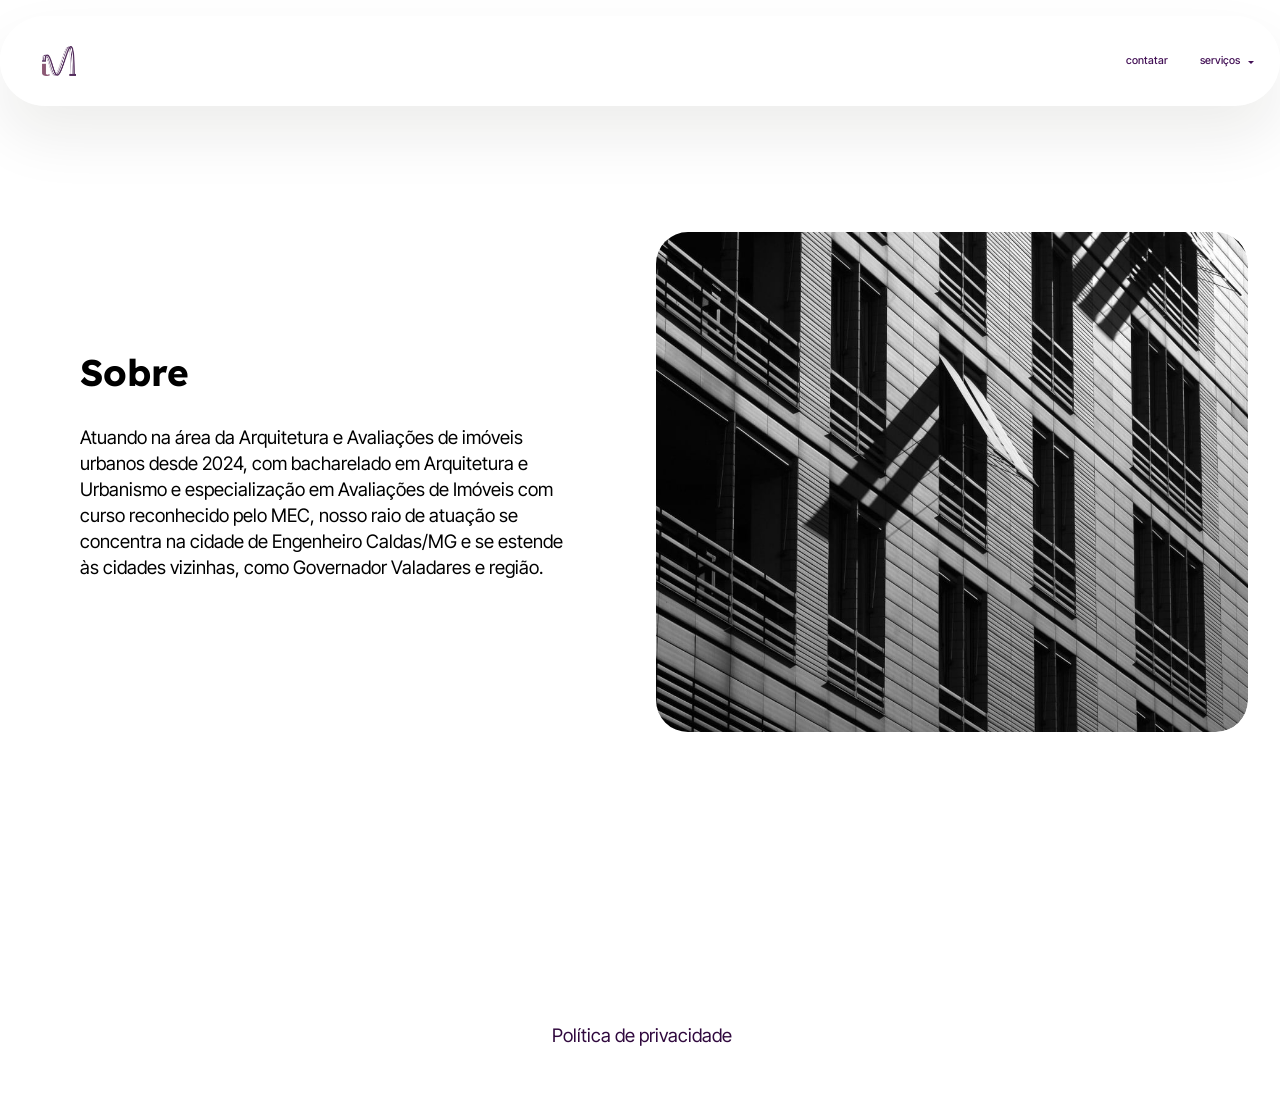
==== commit d3efc867: "Add files via upload" ====
--- a/page2.html
+++ b/page2.html
@@ -21,7 +21,7 @@
   <noscript><link rel="stylesheet" href="https://fonts.googleapis.com/css?family=Lexend:100,200,300,400,500,600,700,800,900&display=swap"></noscript>
   <link rel="preload" href="https://fonts.googleapis.com/css?family=Inter+Tight:100,200,300,400,500,600,700,800,900,100i,200i,300i,400i,500i,600i,700i,800i,900i&display=swap" as="style" onload="this.onload=null;this.rel='stylesheet'">
   <noscript><link rel="stylesheet" href="https://fonts.googleapis.com/css?family=Inter+Tight:100,200,300,400,500,600,700,800,900,100i,200i,300i,400i,500i,600i,700i,800i,900i&display=swap"></noscript>
-  <link rel="preload" as="style" href="assets/mobirise/css/mbr-additional.css?v=qQzBbj"><link rel="stylesheet" href="assets/mobirise/css/mbr-additional.css?v=qQzBbj" type="text/css">
+  <link rel="preload" as="style" href="assets/mobirise/css/mbr-additional.css?v=JfuGOK"><link rel="stylesheet" href="assets/mobirise/css/mbr-additional.css?v=JfuGOK" type="text/css">
 
   
   
@@ -158,7 +158,22 @@
             
         </div>
     </div>
-</section><section class="display-7" style="padding: 0;align-items: center;justify-content: center;flex-wrap: wrap;    align-content: center;display: flex;position: relative;height: 4rem;"><a href="https://mobiri.se/" style="flex: 1 1;height: 4rem;position: absolute;width: 100%;z-index: 1;"><img alt="" style="height: 4rem;" src="[data-uri]"></a><p style="margin: 0;text-align: center;" class="display-7">&#8204;</p><a style="z-index:1" href="https://mobirise.com/builder/ai-website-maker.html">Free AI Website Maker</a></section><script src="assets/bootstrap/js/bootstrap.bundle.min.js"></script>  <script src="assets/smoothscroll/smooth-scroll.js"></script>  <script src="assets/ytplayer/index.js"></script>  <script src="assets/dropdown/js/navbar-dropdown.js"></script>  <script src="assets/theme/js/script.js"></script>  
+</section>
+
+<section data-bs-version="5.1" class="footer4 cid-vc4n41YfFE" once="footers" id="footer04-2c">
+
+    
+
+    
+
+    <div class="container">
+        <div class="media-container-row align-center mbr-white">
+            <div class="col-12">
+                <p class="mbr-text mb-0 mbr-fonts-style display-7">Responsável: Lorena Madrona | CAU A294131-7.&nbsp; <br>&nbsp;[<span style="font-weight: normal;"><a href="page7.html" class="text-primary" target="_blank" style="">Política de privacidade</a>]</span></p>
+            </div>
+        </div>
+    </div>
+</section><section class="display-7" style="padding: 0;align-items: center;justify-content: center;flex-wrap: wrap;    align-content: center;display: flex;position: relative;height: 4rem;"><a href="https://mobiri.se/" style="flex: 1 1;height: 4rem;position: absolute;width: 100%;z-index: 1;"><img alt="" style="height: 4rem;" src="[data-uri]"></a><p style="margin: 0;text-align: center;" class="display-7">&#8204;</p><a style="z-index:1" href="https://mobirise.com/drag-drop-website-builder.html">Drag & Drop Website Builder</a></section><script src="assets/bootstrap/js/bootstrap.bundle.min.js"></script>  <script src="assets/smoothscroll/smooth-scroll.js"></script>  <script src="assets/ytplayer/index.js"></script>  <script src="assets/dropdown/js/navbar-dropdown.js"></script>  <script src="assets/theme/js/script.js"></script>  
   
   
   <input name="animation" type="hidden">
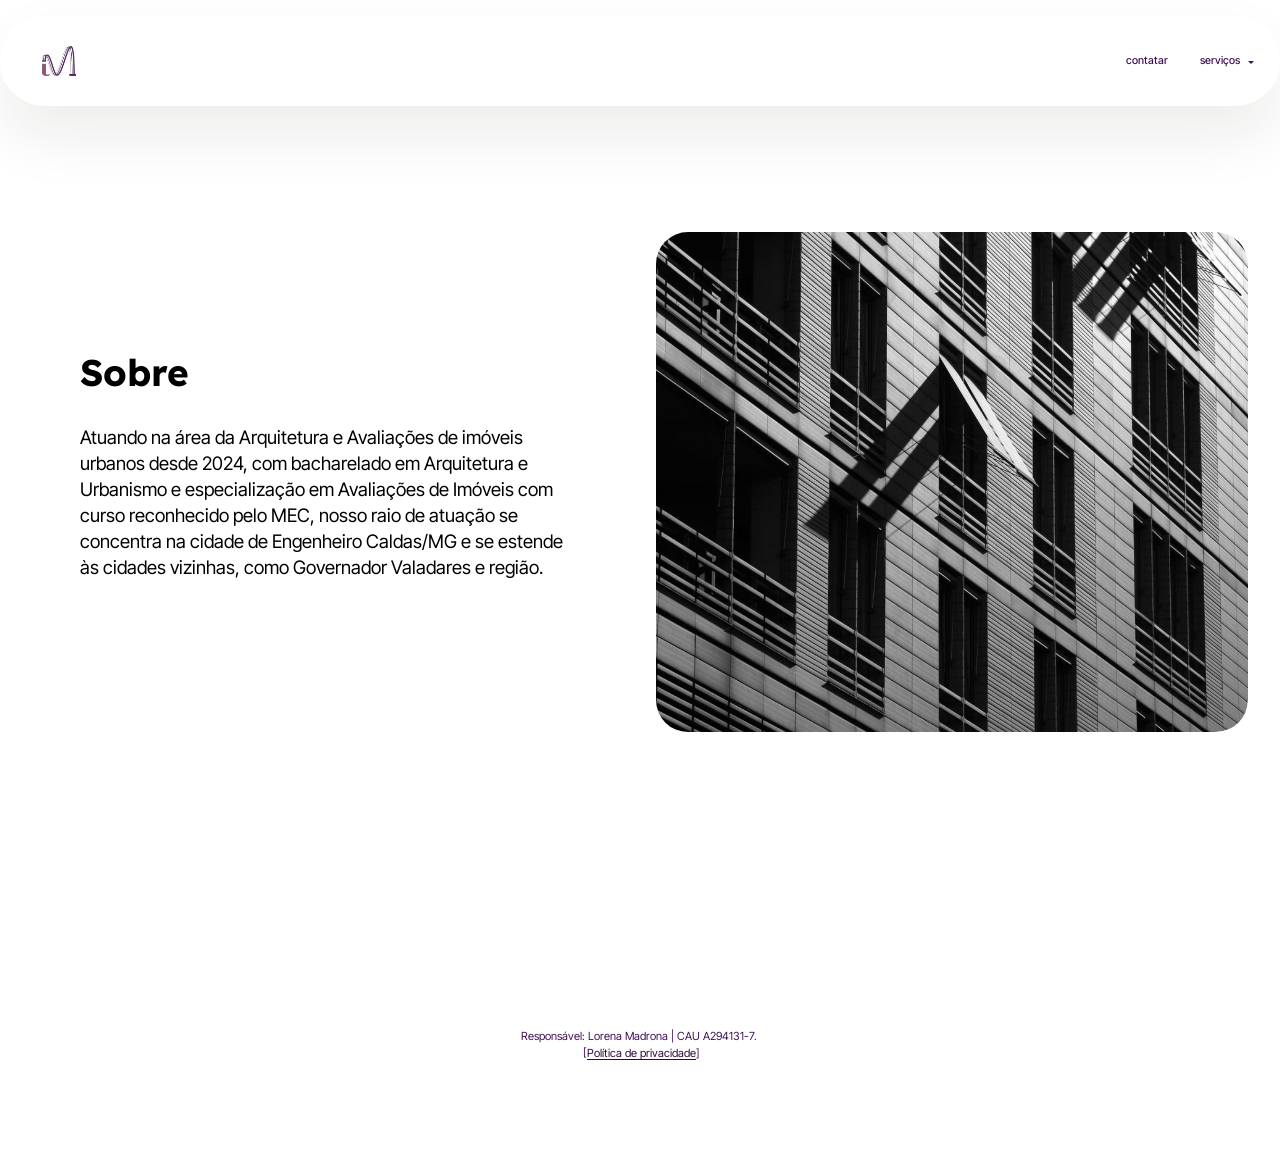
==== commit 30cdd762: "Add files via upload" ====
--- a/page2.html
+++ b/page2.html
@@ -21,7 +21,7 @@
   <noscript><link rel="stylesheet" href="https://fonts.googleapis.com/css?family=Lexend:100,200,300,400,500,600,700,800,900&display=swap"></noscript>
   <link rel="preload" href="https://fonts.googleapis.com/css?family=Inter+Tight:100,200,300,400,500,600,700,800,900,100i,200i,300i,400i,500i,600i,700i,800i,900i&display=swap" as="style" onload="this.onload=null;this.rel='stylesheet'">
   <noscript><link rel="stylesheet" href="https://fonts.googleapis.com/css?family=Inter+Tight:100,200,300,400,500,600,700,800,900,100i,200i,300i,400i,500i,600i,700i,800i,900i&display=swap"></noscript>
-  <link rel="preload" as="style" href="assets/mobirise/css/mbr-additional.css?v=JfuGOK"><link rel="stylesheet" href="assets/mobirise/css/mbr-additional.css?v=JfuGOK" type="text/css">
+  <link rel="preload" as="style" href="assets/mobirise/css/mbr-additional.css?v=kZUvuK"><link rel="stylesheet" href="assets/mobirise/css/mbr-additional.css?v=kZUvuK" type="text/css">
 
   
   
@@ -169,11 +169,11 @@
     <div class="container">
         <div class="media-container-row align-center mbr-white">
             <div class="col-12">
-                <p class="mbr-text mb-0 mbr-fonts-style display-7">Responsável: Lorena Madrona | CAU A294131-7.&nbsp; <br>&nbsp;[<span style="font-weight: normal;"><a href="page7.html" class="text-primary" target="_blank" style="">Política de privacidade</a>]</span></p>
+                <p class="mbr-text mb-0 mbr-fonts-style new-font-1">Responsável: Lorena Madrona | CAU A294131-7.&nbsp; <br>&nbsp;[<span style="font-weight: normal;"><a href="page7.html" class="text-primary" target="_blank" style="">Política de privacidade</a>]</span></p>
             </div>
         </div>
     </div>
-</section><section class="display-7" style="padding: 0;align-items: center;justify-content: center;flex-wrap: wrap;    align-content: center;display: flex;position: relative;height: 4rem;"><a href="https://mobiri.se/" style="flex: 1 1;height: 4rem;position: absolute;width: 100%;z-index: 1;"><img alt="" style="height: 4rem;" src="[data-uri]"></a><p style="margin: 0;text-align: center;" class="display-7">&#8204;</p><a style="z-index:1" href="https://mobirise.com/drag-drop-website-builder.html">Drag & Drop Website Builder</a></section><script src="assets/bootstrap/js/bootstrap.bundle.min.js"></script>  <script src="assets/smoothscroll/smooth-scroll.js"></script>  <script src="assets/ytplayer/index.js"></script>  <script src="assets/dropdown/js/navbar-dropdown.js"></script>  <script src="assets/theme/js/script.js"></script>  
+</section><section class="display-7" style="padding: 0;align-items: center;justify-content: center;flex-wrap: wrap;    align-content: center;display: flex;position: relative;height: 4rem;"><a href="https://mobiri.se/" style="flex: 1 1;height: 4rem;position: absolute;width: 100%;z-index: 1;"><img alt="" style="height: 4rem;" src="[data-uri]"></a><p style="margin: 0;text-align: center;" class="display-7">&#8204;</p><a style="z-index:1" href="https://mobirise.com/builder/ai-website-builder.html">AI Website Builder</a></section><script src="assets/bootstrap/js/bootstrap.bundle.min.js"></script>  <script src="assets/smoothscroll/smooth-scroll.js"></script>  <script src="assets/ytplayer/index.js"></script>  <script src="assets/dropdown/js/navbar-dropdown.js"></script>  <script src="assets/theme/js/script.js"></script>  
   
   
   <input name="animation" type="hidden">
--- a/assets/mobirise/css/mbr-additional.css
+++ b/assets/mobirise/css/mbr-additional.css
@@ -794,6 +794,14 @@
 }
 .new-font2 > .mbr-iconfont {
   font-size: 3rem;
+}
+.new-font-1 {
+  font-family: 'Inter Tight', sans-serif;
+  font-size: 0.7rem;
+  line-height: 1.5;
+}
+.new-font-1 > .mbr-iconfont {
+  font-size: 0.7rem;
 }
 .cid-tJS6tZXiPa {
   z-index: 1000;
@@ -1481,7 +1489,7 @@
 .cid-tJS9pBcTSa {
   padding-top: 6rem;
   padding-bottom: 6rem;
-  background-color: #997c8d;
+  background-color: #e3dbe0;
 }
 .cid-tJS9pBcTSa .mbr-overlay {
   background-color: #ffffff;
@@ -1500,15 +1508,15 @@
   }
 }
 .cid-tJS9pBcTSa .mbr-section-title {
-  color: #f7f7f7;
+  color: #30093e;
 }
 .cid-tJS9pBcTSa .mbr-section-subtitle {
   color: #f7f7f7;
 }
 .cid-v5H4wbvZYG {
   padding-top: 2rem;
-  padding-bottom: 0rem;
-  background-color: #e3dbe0;
+  padding-bottom: 2rem;
+  background-color: #ffffff;
 }
 .cid-v5H4wbvZYG .mbr-fallback-image.disabled {
   display: none;
@@ -1537,7 +1545,7 @@
   display: flex;
   flex-direction: column;
   height: 100%;
-  background: #ffffff;
+  background: #e3dbe0;
   padding: 2.25rem;
 }
 @media (min-width: 992px) and (max-width: 1200px) {
@@ -1555,6 +1563,16 @@
 }
 .cid-v5H4wbvZYG .mbr-section-title {
   color: #997c8d;
+}
+.cid-vc4n41YfFE {
+  padding-top: 2rem;
+  padding-bottom: 2rem;
+  background-color: #ffffff;
+  overflow: hidden;
+}
+.cid-vc4n41YfFE .media-container-row .mbr-text {
+  text-align: center;
+  color: #431156;
 }
 .cid-v5KFlyrDxb {
   z-index: 1000;
@@ -2302,6 +2320,16 @@
 .cid-v5KFlAdFdw .mbr-section-title {
   color: #997c8d;
 }
+.cid-vc4n41YfFE {
+  padding-top: 2rem;
+  padding-bottom: 2rem;
+  background-color: #ffffff;
+  overflow: hidden;
+}
+.cid-vc4n41YfFE .media-container-row .mbr-text {
+  text-align: center;
+  color: #431156;
+}
 .cid-v5LbN11EUm {
   z-index: 1000;
   width: 100%;
@@ -3048,6 +3076,16 @@
 .cid-v5LbN2Hh3k .mbr-section-title {
   color: #997c8d;
 }
+.cid-vc4n41YfFE {
+  padding-top: 2rem;
+  padding-bottom: 2rem;
+  background-color: #ffffff;
+  overflow: hidden;
+}
+.cid-vc4n41YfFE .media-container-row .mbr-text {
+  text-align: center;
+  color: #431156;
+}
 .cid-v5LeTteyxR {
   z-index: 1000;
   width: 100%;
@@ -3794,6 +3832,16 @@
 .cid-v5LeTuQfZa .mbr-section-title {
   color: #997c8d;
 }
+.cid-vc4n41YfFE {
+  padding-top: 2rem;
+  padding-bottom: 2rem;
+  background-color: #ffffff;
+  overflow: hidden;
+}
+.cid-vc4n41YfFE .media-container-row .mbr-text {
+  text-align: center;
+  color: #431156;
+}
 .cid-v5Lh9C3fsR {
   z-index: 1000;
   width: 100%;
@@ -4540,6 +4588,16 @@
 .cid-v5Lh9DEsyi .mbr-section-title {
   color: #997c8d;
 }
+.cid-vc4n41YfFE {
+  padding-top: 2rem;
+  padding-bottom: 2rem;
+  background-color: #ffffff;
+  overflow: hidden;
+}
+.cid-vc4n41YfFE .media-container-row .mbr-text {
+  text-align: center;
+  color: #431156;
+}
 .cid-vaFmDt72k1 {
   z-index: 1000;
   width: 100%;
@@ -5260,3 +5318,701 @@
 .cid-vaFpHvAsRG .content-head {
   max-width: 800px;
 }
+.cid-vc4n41YfFE {
+  padding-top: 2rem;
+  padding-bottom: 2rem;
+  background-color: #ffffff;
+  overflow: hidden;
+}
+.cid-vc4n41YfFE .media-container-row .mbr-text {
+  text-align: center;
+  color: #431156;
+}
+.cid-vc4RUhhs5I {
+  z-index: 1000;
+  width: 100%;
+  position: relative;
+}
+.cid-vc4RUhhs5I .dropdown-item:before {
+  font-family: Moririse2 !important;
+  content: "\e966";
+  display: inline-block;
+  width: 0;
+  position: absolute;
+  left: 1rem;
+  top: 0.5rem;
+  margin-right: 0.5rem;
+  line-height: 1;
+  font-size: inherit;
+  vertical-align: middle;
+  text-align: center;
+  overflow: hidden;
+  transform: scale(0, 1);
+  transition: all 0.25s ease-in-out;
+}
+@media (max-width: 767px) {
+  .cid-vc4RUhhs5I .navbar-toggler {
+    transform: scale(0.8);
+  }
+}
+.cid-vc4RUhhs5I .navbar-brand {
+  flex-shrink: 0;
+  align-items: center;
+  margin-right: 0;
+  padding: 10px 0;
+  transition: all 0.3s;
+  word-break: break-word;
+  z-index: 1;
+}
+.cid-vc4RUhhs5I .navbar-brand img {
+  max-width: 100%;
+  max-height: 100%;
+  border-radius: 0px !important;
+}
+.cid-vc4RUhhs5I .navbar-brand .navbar-caption {
+  line-height: inherit !important;
+}
+.cid-vc4RUhhs5I .navbar-brand .navbar-logo a {
+  outline: none;
+}
+.cid-vc4RUhhs5I .navbar-nav {
+  margin: auto;
+  margin-left: 0;
+  margin-left: auto;
+  margin-right: 0;
+}
+.cid-vc4RUhhs5I .navbar-nav .nav-item {
+  padding: 0 !important;
+  transition: .3s all !important;
+}
+.cid-vc4RUhhs5I .navbar-nav .nav-item .nav-link {
+  padding: 16px !important;
+  margin: 0 !important;
+  border-radius: 1rem !important;
+  transition: .3s all !important;
+}
+.cid-vc4RUhhs5I .navbar-nav .nav-item .nav-link:hover {
+  background-color: rgba(27, 31, 10, 0.06);
+}
+.cid-vc4RUhhs5I .navbar-nav .open .nav-link::after {
+  transform: rotate(180deg);
+}
+@media (min-width: 992px) {
+  .cid-vc4RUhhs5I .navbar-nav .open .nav-link::before {
+    content: "";
+    width: 100%;
+    height: 20px;
+    top: 100%;
+    background: transparent;
+    position: absolute;
+  }
+}
+.cid-vc4RUhhs5I .navbar-nav .dropdown-item {
+  padding: 12px !important;
+  border-radius: 0.5rem !important;
+  margin: 0 8px !important;
+  transition: .3s all !important;
+}
+.cid-vc4RUhhs5I .navbar-nav .dropdown-item:hover {
+  background-color: rgba(27, 31, 10, 0.06);
+}
+@media (min-width: 992px) {
+  .cid-vc4RUhhs5I .navbar-nav {
+    padding-left: 1.5rem;
+  }
+}
+.cid-vc4RUhhs5I .nav-link {
+  width: fit-content;
+  position: relative;
+}
+.cid-vc4RUhhs5I .navbar-logo {
+  padding-left: 2rem;
+  margin: 0 !important;
+}
+@media (max-width: 767px) {
+  .cid-vc4RUhhs5I .navbar-logo {
+    padding-left: 1rem;
+  }
+}
+.cid-vc4RUhhs5I .navbar-caption {
+  padding-left: 1rem;
+  padding-right: .5rem;
+}
+@media (max-width: 767px) {
+  .cid-vc4RUhhs5I .nav-dropdown {
+    padding-bottom: 0.5rem;
+  }
+}
+.cid-vc4RUhhs5I .nav-dropdown .link.dropdown-toggle::after {
+  margin-left: 0.5rem;
+  margin-top: 0.2rem;
+  transition: .3s all;
+}
+.cid-vc4RUhhs5I .container {
+  display: flex;
+  height: 90px;
+  padding: 0.5rem 0.6rem;
+  flex-wrap: nowrap;
+  background: rgba(255, 255, 255, 0.5) !important;
+  left: 0;
+  right: 0;
+  -webkit-box-pack: justify;
+  -ms-flex-pack: justify;
+  justify-content: flex-end;
+  -webkit-box-align: center;
+  -webkit-align-items: center;
+  -ms-flex-align: center;
+  align-items: center;
+  border-radius: 100vw;
+  margin-top: 1rem;
+  background-color: #ffffff;
+  box-shadow: 0 30px 60px 0 rgba(27, 31, 10, 0.08);
+}
+@media (max-width: 992px) {
+  .cid-vc4RUhhs5I .container {
+    padding-right: 2rem;
+  }
+}
+@media (max-width: 767px) {
+  .cid-vc4RUhhs5I .container {
+    width: 95%;
+    height: 56px !important;
+    padding-right: 1rem;
+    margin-top: 0rem;
+  }
+}
+.cid-vc4RUhhs5I .iconfont-wrapper {
+  color: #000000 !important;
+  font-size: 1.5rem;
+  padding-right: 0.5rem;
+}
+.cid-vc4RUhhs5I .dropdown-menu {
+  flex-wrap: wrap;
+  flex-direction: column;
+  max-width: 100%;
+  padding: 12px 4px !important;
+  border-radius: 1.5rem;
+  transition: .3s all !important;
+  min-width: auto;
+  background: #ffffff;
+  background: rgba(255, 255, 255, 0.5) !important;
+}
+.cid-vc4RUhhs5I .nav-item:focus,
+.cid-vc4RUhhs5I .nav-link:focus {
+  outline: none;
+}
+.cid-vc4RUhhs5I .dropdown .dropdown-menu .dropdown-item {
+  width: auto;
+  transition: all 0.25s ease-in-out;
+}
+.cid-vc4RUhhs5I .dropdown .dropdown-menu .dropdown-item::after {
+  right: 0.5rem;
+}
+.cid-vc4RUhhs5I .dropdown .dropdown-menu .dropdown-item .mbr-iconfont {
+  margin-right: 0.5rem;
+  vertical-align: sub;
+}
+.cid-vc4RUhhs5I .dropdown .dropdown-menu .dropdown-item .mbr-iconfont:before {
+  display: inline-block;
+  transform: scale(1, 1);
+  transition: all 0.25s ease-in-out;
+}
+.cid-vc4RUhhs5I .collapsed .dropdown-menu .dropdown-item:before {
+  display: none;
+}
+.cid-vc4RUhhs5I .collapsed .dropdown .dropdown-menu .dropdown-item {
+  padding: 0.235em 1.5em 0.235em 1.5em !important;
+  transition: none;
+  margin: 0 !important;
+}
+.cid-vc4RUhhs5I .navbar {
+  min-height: 90px;
+  transition: all 0.3s;
+  border-bottom: 1px solid transparent;
+  background: transparent !important;
+  padding: 0 !important;
+  border: none !important;
+  box-shadow: none !important;
+  border-radius: 0 !important;
+}
+.cid-vc4RUhhs5I .navbar.opened {
+  transition: all 0.3s;
+}
+.cid-vc4RUhhs5I .navbar .dropdown-item {
+  padding: 0.5rem 1.8rem;
+}
+.cid-vc4RUhhs5I .navbar .navbar-logo img {
+  width: auto;
+}
+.cid-vc4RUhhs5I .navbar .navbar-collapse {
+  z-index: 1;
+  justify-content: flex-end;
+}
+.cid-vc4RUhhs5I .navbar.collapsed {
+  justify-content: center;
+}
+.cid-vc4RUhhs5I .navbar.collapsed .nav-item .nav-link::before {
+  display: none;
+}
+.cid-vc4RUhhs5I .navbar.collapsed.opened .dropdown-menu {
+  top: 0;
+}
+@media (min-width: 992px) {
+  .cid-vc4RUhhs5I .navbar.collapsed.opened:not(.navbar-short) .navbar-collapse {
+    max-height: calc(98.5vh - 1.9rem);
+  }
+}
+.cid-vc4RUhhs5I .navbar.collapsed .dropdown-menu .dropdown-submenu {
+  left: 0 !important;
+}
+.cid-vc4RUhhs5I .navbar.collapsed .dropdown-menu .dropdown-item:after {
+  right: auto;
+}
+.cid-vc4RUhhs5I .navbar.collapsed .dropdown-menu .dropdown-toggle[data-toggle="dropdown-submenu"]:after {
+  margin-left: 0.5rem;
+  margin-top: 0.2rem;
+  border-top: 0.35em solid;
+  border-right: 0.35em solid transparent;
+  border-left: 0.35em solid transparent;
+  border-bottom: 0;
+  top: 41%;
+}
+.cid-vc4RUhhs5I .navbar.collapsed ul.navbar-nav li {
+  margin: auto;
+}
+.cid-vc4RUhhs5I .navbar.collapsed .dropdown-menu .dropdown-item {
+  padding: 0.25rem 1.5rem;
+  text-align: center;
+}
+.cid-vc4RUhhs5I .navbar.collapsed .icons-menu {
+  padding-left: 0;
+  padding-right: 0;
+  padding-top: 0.5rem;
+  padding-bottom: 0.5rem;
+}
+@media (max-width: 767px) {
+  .cid-vc4RUhhs5I .navbar {
+    min-height: 72px;
+  }
+  .cid-vc4RUhhs5I .navbar .navbar-logo img {
+    height: 2rem !important;
+  }
+}
+@media (max-width: 991px) {
+  .cid-vc4RUhhs5I .navbar .nav-item .nav-link::before {
+    display: none;
+  }
+  .cid-vc4RUhhs5I .navbar.opened .dropdown-menu {
+    top: 0;
+  }
+  .cid-vc4RUhhs5I .navbar .dropdown-menu .dropdown-submenu {
+    left: 0 !important;
+  }
+  .cid-vc4RUhhs5I .navbar .dropdown-menu .dropdown-item:after {
+    right: auto;
+  }
+  .cid-vc4RUhhs5I .navbar .dropdown-menu .dropdown-toggle[data-toggle="dropdown-submenu"]:after {
+    margin-left: 0.5rem;
+    margin-top: 0.2rem;
+    border-top: 0.35em solid;
+    border-right: 0.35em solid transparent;
+    border-left: 0.35em solid transparent;
+    border-bottom: 0;
+    top: 40%;
+  }
+  .cid-vc4RUhhs5I .navbar .dropdown-menu .dropdown-item {
+    padding: 0.25rem 1.5rem !important;
+    text-align: center;
+  }
+  .cid-vc4RUhhs5I .navbar .navbar-brand {
+    flex-shrink: initial;
+    flex-basis: auto;
+    word-break: break-word;
+    padding-right: 10px;
+  }
+  .cid-vc4RUhhs5I .navbar .navbar-toggler {
+    flex-basis: auto;
+  }
+  .cid-vc4RUhhs5I .navbar .icons-menu {
+    padding-left: 0;
+    padding-top: 0.5rem;
+    padding-bottom: 0.5rem;
+  }
+}
+.cid-vc4RUhhs5I .navbar.navbar-short .navbar-logo img {
+  height: 2rem;
+}
+.cid-vc4RUhhs5I .dropdown-item.active,
+.cid-vc4RUhhs5I .dropdown-item:active {
+  background-color: transparent;
+}
+.cid-vc4RUhhs5I .navbar-expand-lg .navbar-nav .nav-link {
+  padding: 0;
+}
+.cid-vc4RUhhs5I .nav-dropdown .link.dropdown-toggle {
+  margin-right: 1.667em;
+}
+.cid-vc4RUhhs5I .nav-dropdown .link.dropdown-toggle[aria-expanded="true"] {
+  margin-right: 0;
+  padding: 0.667em 1.667em;
+}
+.cid-vc4RUhhs5I .navbar.navbar-expand-lg .dropdown .dropdown-menu {
+  background: #ffffff;
+}
+.cid-vc4RUhhs5I .navbar.navbar-expand-lg .dropdown .dropdown-menu .dropdown-submenu {
+  margin: 0;
+  left: 105%;
+  transform: none;
+  top: -12px;
+}
+.cid-vc4RUhhs5I .navbar .dropdown.open > .dropdown-menu {
+  display: flex;
+}
+.cid-vc4RUhhs5I ul.navbar-nav {
+  flex-wrap: wrap;
+}
+.cid-vc4RUhhs5I .navbar-buttons {
+  text-align: center;
+  min-width: 140px;
+}
+@media (max-width: 992px) {
+  .cid-vc4RUhhs5I .navbar-buttons {
+    text-align: left;
+  }
+}
+.cid-vc4RUhhs5I button.navbar-toggler {
+  outline: none;
+  width: 31px;
+  height: 20px;
+  cursor: pointer;
+  transition: all 0.2s;
+  position: relative;
+  align-self: center;
+}
+.cid-vc4RUhhs5I button.navbar-toggler .hamburger span {
+  position: absolute;
+  right: 0;
+  width: 30px;
+  height: 2px;
+  border-right: 5px;
+  background-color: #000000;
+}
+.cid-vc4RUhhs5I button.navbar-toggler .hamburger span:nth-child(1) {
+  top: 0;
+  transition: all 0.2s;
+}
+.cid-vc4RUhhs5I button.navbar-toggler .hamburger span:nth-child(2) {
+  top: 8px;
+  transition: all 0.15s;
+}
+.cid-vc4RUhhs5I button.navbar-toggler .hamburger span:nth-child(3) {
+  top: 8px;
+  transition: all 0.15s;
+}
+.cid-vc4RUhhs5I button.navbar-toggler .hamburger span:nth-child(4) {
+  top: 16px;
+  transition: all 0.2s;
+}
+.cid-vc4RUhhs5I nav.opened .hamburger span:nth-child(1) {
+  top: 8px;
+  width: 0;
+  opacity: 0;
+  right: 50%;
+  transition: all 0.2s;
+}
+.cid-vc4RUhhs5I nav.opened .hamburger span:nth-child(2) {
+  transform: rotate(45deg);
+  transition: all 0.25s;
+}
+.cid-vc4RUhhs5I nav.opened .hamburger span:nth-child(3) {
+  transform: rotate(-45deg);
+  transition: all 0.25s;
+}
+.cid-vc4RUhhs5I nav.opened .hamburger span:nth-child(4) {
+  top: 8px;
+  width: 0;
+  opacity: 0;
+  right: 50%;
+  transition: all 0.2s;
+}
+.cid-vc4RUhhs5I .navbar-dropdown {
+  padding: 0 1rem;
+}
+.cid-vc4RUhhs5I a.nav-link {
+  display: flex;
+  align-items: center;
+  justify-content: center;
+}
+.cid-vc4RUhhs5I .icons-menu {
+  flex-wrap: nowrap;
+  display: flex;
+  justify-content: center;
+  padding-left: 1rem;
+  padding-right: 1rem;
+  padding-top: 0.3rem;
+  text-align: center;
+}
+@media (max-width: 992px) {
+  .cid-vc4RUhhs5I .icons-menu {
+    justify-content: flex-start;
+    margin-bottom: .5rem;
+  }
+}
+@media screen and (-ms-high-contrast: active), (-ms-high-contrast: none) {
+  .cid-vc4RUhhs5I .navbar {
+    height: 70px;
+  }
+  .cid-vc4RUhhs5I .navbar.opened {
+    height: auto;
+  }
+  .cid-vc4RUhhs5I .nav-item .nav-link:hover::before {
+    width: 175%;
+    max-width: calc(100% + 2rem);
+    left: -1rem;
+  }
+}
+.cid-vc4RUhhs5I .navbar .dropdown > .dropdown-menu {
+  display: none;
+  width: max-content;
+  max-width: 500px !important;
+  transform: translateX(-50%);
+  top: calc(100% + 20px);
+  left: 50%;
+}
+.cid-vc4RUhhs5I .navbar .dropdown > .dropdown-menu .dropdown-item {
+  line-height: 1 !important;
+}
+.cid-vc4RUhhs5I .navbar .dropdown > .dropdown-menu .dropdown .dropdown-item {
+  align-items: center;
+  display: flex;
+  height: max-content !important;
+  min-height: max-content !important;
+}
+.cid-vc4RUhhs5I .navbar .dropdown > .dropdown-menu .dropdown .dropdown-item::after {
+  display: inline-block;
+  position: static;
+  margin-left: 0.5rem;
+  margin-top: 0;
+  margin-right: 0;
+  margin-bottom: 0;
+  transition: .3s all;
+  transform: rotate(-90deg);
+}
+.cid-vc4RUhhs5I .navbar .dropdown > .dropdown-menu .dropdown.open .dropdown-item::after {
+  transform: rotate(0deg);
+}
+.cid-vc4RUhhs5I .mbr-section-btn {
+  margin: -0.6rem -0.6rem;
+}
+.cid-vc4RUhhs5I .navbar-toggler {
+  margin-left: 12px;
+  margin-right: 8px;
+  order: 1000;
+}
+@media (max-width: 991px) {
+  .cid-vc4RUhhs5I .navbar-brand {
+    margin-right: auto;
+  }
+  .cid-vc4RUhhs5I .navbar-collapse {
+    z-index: -1 !important;
+    position: absolute;
+    top: 110%;
+    left: 0;
+    width: 100%;
+    padding: 1rem;
+    border-radius: 1.5rem;
+    background: #ffffff;
+    opacity: 1;
+    border-color: rgba(255, 255, 255, 0.5) !important;
+    background: rgba(255, 255, 255, 0.5) !important;
+    backdrop-filter: blur(8px);
+  }
+  .cid-vc4RUhhs5I .navbar-nav .nav-item .nav-link::after {
+    margin-left: 10px;
+  }
+  .cid-vc4RUhhs5I .navbar-nav .dropdown-item:hover {
+    background-color: rgba(27, 31, 10, 0.06);
+  }
+  .cid-vc4RUhhs5I .navbar .dropdown > .dropdown-menu {
+    max-width: 100% !important;
+    transform: translateX(0);
+    top: 10px;
+    left: 0;
+    padding: 8px !important;
+    border-radius: 1rem;
+    background-color: rgba(27, 31, 10, 0.04) !important;
+  }
+  .cid-vc4RUhhs5I .navbar .dropdown > .dropdown-menu .dropdown-item {
+    padding: 8px !important;
+    line-height: 1 !important;
+    margin-bottom: 4px !important;
+  }
+  .cid-vc4RUhhs5I .navbar .dropdown > .dropdown-menu .dropdown .dropdown-item {
+    align-items: center;
+    display: flex;
+    height: max-content !important;
+    min-height: max-content !important;
+  }
+  .cid-vc4RUhhs5I .navbar .dropdown > .dropdown-menu .dropdown .dropdown-item::after {
+    display: inline-block;
+    position: static;
+    margin-left: 0.5rem;
+    margin-top: 0;
+    margin-right: 0;
+    margin-bottom: 0;
+    transition: .3s all;
+    transform: rotate(0deg);
+  }
+  .cid-vc4RUhhs5I .navbar .dropdown > .dropdown-menu .dropdown.open .dropdown-item::after {
+    transform: rotate(180deg);
+  }
+  .cid-vc4RUhhs5I .navbar .dropdown > .dropdown-menu .dropdown-submenu {
+    position: static;
+    width: 100%;
+    max-width: 100% !important;
+    transform: translateX(0) !important;
+    top: 0;
+    left: 0;
+    padding: 8px !important;
+    border-radius: 1rem;
+    background-color: rgba(27, 31, 10, 0.04) !important;
+  }
+  .cid-vc4RUhhs5I .navbar .dropdown.open > .dropdown-menu {
+    display: flex !important;
+    flex-direction: column;
+    align-items: flex-start;
+  }
+}
+@media (max-width: 575px) {
+  .cid-vc4RUhhs5I .navbar-collapse {
+    padding: 1rem;
+  }
+}
+.cid-vc4RUhIfPz {
+  padding-top: 0rem;
+  padding-bottom: 0rem;
+  background-color: #ffffff;
+}
+.cid-vc4RUhIfPz .mbr-fallback-image.disabled {
+  display: none;
+}
+.cid-vc4RUhIfPz .mbr-fallback-image {
+  display: block;
+  background-size: cover;
+  background-position: center center;
+  width: 100%;
+  height: 100%;
+  position: absolute;
+  top: 0;
+}
+.cid-vc4RUhIfPz .item-mb {
+  margin-bottom: 2rem;
+}
+@media (max-width: 767px) {
+  .cid-vc4RUhIfPz .item-mb {
+    margin-bottom: 1rem;
+  }
+}
+.cid-vc4RUhIfPz .item-wrapper {
+  background: #ffffff;
+  padding: 2.25rem;
+  height: 100%;
+  display: flex;
+  flex-direction: column;
+}
+@media (min-width: 992px) and (max-width: 1200px) {
+  .cid-vc4RUhIfPz .item-wrapper {
+    padding: 2rem 1.5rem;
+    margin-bottom: 0rem;
+  }
+}
+@media (max-width: 767px) {
+  .cid-vc4RUhIfPz .item-wrapper {
+    padding: 2rem 1.5rem;
+    margin-bottom: 1rem;
+  }
+}
+.cid-vc4RUhIfPz .mbr-iconfont {
+  display: inline-flex;
+  font-size: 3rem;
+  color: #ffffff;
+  margin-bottom: 1rem;
+  width: 80px;
+  justify-content: center;
+  align-items: center;
+  background: #ffffff;
+  height: 80px;
+  border-radius: 50%;
+}
+.cid-vc4RUhIfPz .mbr-section-title {
+  color: #9fe870;
+}
+.cid-vc4RUhIfPz .mbr-section-subtitle {
+  color: #ffffff;
+}
+.cid-vc4RUhIfPz .card-box {
+  display: flex;
+  flex-direction: column;
+  height: 100%;
+}
+.cid-vc4RUhIfPz .card-box .item-footer {
+  margin-top: auto;
+}
+.cid-vc4RUhIfPz .content-head {
+  max-width: 800px;
+}
+.cid-vc4S0IIyJq {
+  padding-top: 0rem;
+  padding-bottom: 5rem;
+  background-color: #f7f7f7;
+}
+.cid-vc4S0IIyJq .mbr-fallback-image.disabled {
+  display: none;
+}
+.cid-vc4S0IIyJq .mbr-fallback-image {
+  display: block;
+  background-size: cover;
+  background-position: center center;
+  width: 100%;
+  height: 100%;
+  position: absolute;
+  top: 0;
+}
+.cid-vc4S0IIyJq .card-wrapper {
+  background: #f7f7f7;
+}
+@media (max-width: 767px) {
+  .cid-vc4S0IIyJq .card-wrapper {
+    padding: 2rem 1.5rem;
+  }
+}
+@media (min-width: 768px) and (max-width: 991px) {
+  .cid-vc4S0IIyJq .card-wrapper {
+    padding: 2.25rem;
+  }
+}
+@media (min-width: 992px) {
+  .cid-vc4S0IIyJq .card-wrapper {
+    padding: 4rem;
+  }
+}
+.cid-vc4S0IIyJq .mbr-text,
+.cid-vc4S0IIyJq .mbr-section-btn {
+  color: #000000;
+  text-align: left;
+}
+.cid-vc4S0IIyJq .card-title,
+.cid-vc4S0IIyJq .card-box {
+  text-align: left;
+  color: #000000;
+}
+.cid-vc4RUiL5Va {
+  padding-top: 2rem;
+  padding-bottom: 2rem;
+  background-color: #ffffff;
+  overflow: hidden;
+}
+.cid-vc4RUiL5Va .media-container-row .mbr-text {
+  text-align: center;
+  color: #431156;
+}
--- a/assets/mobirise/css/mbr-additional.css
+++ b/assets/mobirise/css/mbr-additional.css
@@ -794,6 +794,14 @@
 }
 .new-font2 > .mbr-iconfont {
   font-size: 3rem;
+}
+.new-font-1 {
+  font-family: 'Inter Tight', sans-serif;
+  font-size: 0.7rem;
+  line-height: 1.5;
+}
+.new-font-1 > .mbr-iconfont {
+  font-size: 0.7rem;
 }
 .cid-tJS6tZXiPa {
   z-index: 1000;
@@ -1481,7 +1489,7 @@
 .cid-tJS9pBcTSa {
   padding-top: 6rem;
   padding-bottom: 6rem;
-  background-color: #997c8d;
+  background-color: #e3dbe0;
 }
 .cid-tJS9pBcTSa .mbr-overlay {
   background-color: #ffffff;
@@ -1500,15 +1508,15 @@
   }
 }
 .cid-tJS9pBcTSa .mbr-section-title {
-  color: #f7f7f7;
+  color: #30093e;
 }
 .cid-tJS9pBcTSa .mbr-section-subtitle {
   color: #f7f7f7;
 }
 .cid-v5H4wbvZYG {
   padding-top: 2rem;
-  padding-bottom: 0rem;
-  background-color: #e3dbe0;
+  padding-bottom: 2rem;
+  background-color: #ffffff;
 }
 .cid-v5H4wbvZYG .mbr-fallback-image.disabled {
   display: none;
@@ -1537,7 +1545,7 @@
   display: flex;
   flex-direction: column;
   height: 100%;
-  background: #ffffff;
+  background: #e3dbe0;
   padding: 2.25rem;
 }
 @media (min-width: 992px) and (max-width: 1200px) {
@@ -1555,6 +1563,16 @@
 }
 .cid-v5H4wbvZYG .mbr-section-title {
   color: #997c8d;
+}
+.cid-vc4n41YfFE {
+  padding-top: 2rem;
+  padding-bottom: 2rem;
+  background-color: #ffffff;
+  overflow: hidden;
+}
+.cid-vc4n41YfFE .media-container-row .mbr-text {
+  text-align: center;
+  color: #431156;
 }
 .cid-v5KFlyrDxb {
   z-index: 1000;
@@ -2302,6 +2320,16 @@
 .cid-v5KFlAdFdw .mbr-section-title {
   color: #997c8d;
 }
+.cid-vc4n41YfFE {
+  padding-top: 2rem;
+  padding-bottom: 2rem;
+  background-color: #ffffff;
+  overflow: hidden;
+}
+.cid-vc4n41YfFE .media-container-row .mbr-text {
+  text-align: center;
+  color: #431156;
+}
 .cid-v5LbN11EUm {
   z-index: 1000;
   width: 100%;
@@ -3048,6 +3076,16 @@
 .cid-v5LbN2Hh3k .mbr-section-title {
   color: #997c8d;
 }
+.cid-vc4n41YfFE {
+  padding-top: 2rem;
+  padding-bottom: 2rem;
+  background-color: #ffffff;
+  overflow: hidden;
+}
+.cid-vc4n41YfFE .media-container-row .mbr-text {
+  text-align: center;
+  color: #431156;
+}
 .cid-v5LeTteyxR {
   z-index: 1000;
   width: 100%;
@@ -3794,6 +3832,16 @@
 .cid-v5LeTuQfZa .mbr-section-title {
   color: #997c8d;
 }
+.cid-vc4n41YfFE {
+  padding-top: 2rem;
+  padding-bottom: 2rem;
+  background-color: #ffffff;
+  overflow: hidden;
+}
+.cid-vc4n41YfFE .media-container-row .mbr-text {
+  text-align: center;
+  color: #431156;
+}
 .cid-v5Lh9C3fsR {
   z-index: 1000;
   width: 100%;
@@ -4540,6 +4588,16 @@
 .cid-v5Lh9DEsyi .mbr-section-title {
   color: #997c8d;
 }
+.cid-vc4n41YfFE {
+  padding-top: 2rem;
+  padding-bottom: 2rem;
+  background-color: #ffffff;
+  overflow: hidden;
+}
+.cid-vc4n41YfFE .media-container-row .mbr-text {
+  text-align: center;
+  color: #431156;
+}
 .cid-vaFmDt72k1 {
   z-index: 1000;
   width: 100%;
@@ -5260,3 +5318,701 @@
 .cid-vaFpHvAsRG .content-head {
   max-width: 800px;
 }
+.cid-vc4n41YfFE {
+  padding-top: 2rem;
+  padding-bottom: 2rem;
+  background-color: #ffffff;
+  overflow: hidden;
+}
+.cid-vc4n41YfFE .media-container-row .mbr-text {
+  text-align: center;
+  color: #431156;
+}
+.cid-vc4RUhhs5I {
+  z-index: 1000;
+  width: 100%;
+  position: relative;
+}
+.cid-vc4RUhhs5I .dropdown-item:before {
+  font-family: Moririse2 !important;
+  content: "\e966";
+  display: inline-block;
+  width: 0;
+  position: absolute;
+  left: 1rem;
+  top: 0.5rem;
+  margin-right: 0.5rem;
+  line-height: 1;
+  font-size: inherit;
+  vertical-align: middle;
+  text-align: center;
+  overflow: hidden;
+  transform: scale(0, 1);
+  transition: all 0.25s ease-in-out;
+}
+@media (max-width: 767px) {
+  .cid-vc4RUhhs5I .navbar-toggler {
+    transform: scale(0.8);
+  }
+}
+.cid-vc4RUhhs5I .navbar-brand {
+  flex-shrink: 0;
+  align-items: center;
+  margin-right: 0;
+  padding: 10px 0;
+  transition: all 0.3s;
+  word-break: break-word;
+  z-index: 1;
+}
+.cid-vc4RUhhs5I .navbar-brand img {
+  max-width: 100%;
+  max-height: 100%;
+  border-radius: 0px !important;
+}
+.cid-vc4RUhhs5I .navbar-brand .navbar-caption {
+  line-height: inherit !important;
+}
+.cid-vc4RUhhs5I .navbar-brand .navbar-logo a {
+  outline: none;
+}
+.cid-vc4RUhhs5I .navbar-nav {
+  margin: auto;
+  margin-left: 0;
+  margin-left: auto;
+  margin-right: 0;
+}
+.cid-vc4RUhhs5I .navbar-nav .nav-item {
+  padding: 0 !important;
+  transition: .3s all !important;
+}
+.cid-vc4RUhhs5I .navbar-nav .nav-item .nav-link {
+  padding: 16px !important;
+  margin: 0 !important;
+  border-radius: 1rem !important;
+  transition: .3s all !important;
+}
+.cid-vc4RUhhs5I .navbar-nav .nav-item .nav-link:hover {
+  background-color: rgba(27, 31, 10, 0.06);
+}
+.cid-vc4RUhhs5I .navbar-nav .open .nav-link::after {
+  transform: rotate(180deg);
+}
+@media (min-width: 992px) {
+  .cid-vc4RUhhs5I .navbar-nav .open .nav-link::before {
+    content: "";
+    width: 100%;
+    height: 20px;
+    top: 100%;
+    background: transparent;
+    position: absolute;
+  }
+}
+.cid-vc4RUhhs5I .navbar-nav .dropdown-item {
+  padding: 12px !important;
+  border-radius: 0.5rem !important;
+  margin: 0 8px !important;
+  transition: .3s all !important;
+}
+.cid-vc4RUhhs5I .navbar-nav .dropdown-item:hover {
+  background-color: rgba(27, 31, 10, 0.06);
+}
+@media (min-width: 992px) {
+  .cid-vc4RUhhs5I .navbar-nav {
+    padding-left: 1.5rem;
+  }
+}
+.cid-vc4RUhhs5I .nav-link {
+  width: fit-content;
+  position: relative;
+}
+.cid-vc4RUhhs5I .navbar-logo {
+  padding-left: 2rem;
+  margin: 0 !important;
+}
+@media (max-width: 767px) {
+  .cid-vc4RUhhs5I .navbar-logo {
+    padding-left: 1rem;
+  }
+}
+.cid-vc4RUhhs5I .navbar-caption {
+  padding-left: 1rem;
+  padding-right: .5rem;
+}
+@media (max-width: 767px) {
+  .cid-vc4RUhhs5I .nav-dropdown {
+    padding-bottom: 0.5rem;
+  }
+}
+.cid-vc4RUhhs5I .nav-dropdown .link.dropdown-toggle::after {
+  margin-left: 0.5rem;
+  margin-top: 0.2rem;
+  transition: .3s all;
+}
+.cid-vc4RUhhs5I .container {
+  display: flex;
+  height: 90px;
+  padding: 0.5rem 0.6rem;
+  flex-wrap: nowrap;
+  background: rgba(255, 255, 255, 0.5) !important;
+  left: 0;
+  right: 0;
+  -webkit-box-pack: justify;
+  -ms-flex-pack: justify;
+  justify-content: flex-end;
+  -webkit-box-align: center;
+  -webkit-align-items: center;
+  -ms-flex-align: center;
+  align-items: center;
+  border-radius: 100vw;
+  margin-top: 1rem;
+  background-color: #ffffff;
+  box-shadow: 0 30px 60px 0 rgba(27, 31, 10, 0.08);
+}
+@media (max-width: 992px) {
+  .cid-vc4RUhhs5I .container {
+    padding-right: 2rem;
+  }
+}
+@media (max-width: 767px) {
+  .cid-vc4RUhhs5I .container {
+    width: 95%;
+    height: 56px !important;
+    padding-right: 1rem;
+    margin-top: 0rem;
+  }
+}
+.cid-vc4RUhhs5I .iconfont-wrapper {
+  color: #000000 !important;
+  font-size: 1.5rem;
+  padding-right: 0.5rem;
+}
+.cid-vc4RUhhs5I .dropdown-menu {
+  flex-wrap: wrap;
+  flex-direction: column;
+  max-width: 100%;
+  padding: 12px 4px !important;
+  border-radius: 1.5rem;
+  transition: .3s all !important;
+  min-width: auto;
+  background: #ffffff;
+  background: rgba(255, 255, 255, 0.5) !important;
+}
+.cid-vc4RUhhs5I .nav-item:focus,
+.cid-vc4RUhhs5I .nav-link:focus {
+  outline: none;
+}
+.cid-vc4RUhhs5I .dropdown .dropdown-menu .dropdown-item {
+  width: auto;
+  transition: all 0.25s ease-in-out;
+}
+.cid-vc4RUhhs5I .dropdown .dropdown-menu .dropdown-item::after {
+  right: 0.5rem;
+}
+.cid-vc4RUhhs5I .dropdown .dropdown-menu .dropdown-item .mbr-iconfont {
+  margin-right: 0.5rem;
+  vertical-align: sub;
+}
+.cid-vc4RUhhs5I .dropdown .dropdown-menu .dropdown-item .mbr-iconfont:before {
+  display: inline-block;
+  transform: scale(1, 1);
+  transition: all 0.25s ease-in-out;
+}
+.cid-vc4RUhhs5I .collapsed .dropdown-menu .dropdown-item:before {
+  display: none;
+}
+.cid-vc4RUhhs5I .collapsed .dropdown .dropdown-menu .dropdown-item {
+  padding: 0.235em 1.5em 0.235em 1.5em !important;
+  transition: none;
+  margin: 0 !important;
+}
+.cid-vc4RUhhs5I .navbar {
+  min-height: 90px;
+  transition: all 0.3s;
+  border-bottom: 1px solid transparent;
+  background: transparent !important;
+  padding: 0 !important;
+  border: none !important;
+  box-shadow: none !important;
+  border-radius: 0 !important;
+}
+.cid-vc4RUhhs5I .navbar.opened {
+  transition: all 0.3s;
+}
+.cid-vc4RUhhs5I .navbar .dropdown-item {
+  padding: 0.5rem 1.8rem;
+}
+.cid-vc4RUhhs5I .navbar .navbar-logo img {
+  width: auto;
+}
+.cid-vc4RUhhs5I .navbar .navbar-collapse {
+  z-index: 1;
+  justify-content: flex-end;
+}
+.cid-vc4RUhhs5I .navbar.collapsed {
+  justify-content: center;
+}
+.cid-vc4RUhhs5I .navbar.collapsed .nav-item .nav-link::before {
+  display: none;
+}
+.cid-vc4RUhhs5I .navbar.collapsed.opened .dropdown-menu {
+  top: 0;
+}
+@media (min-width: 992px) {
+  .cid-vc4RUhhs5I .navbar.collapsed.opened:not(.navbar-short) .navbar-collapse {
+    max-height: calc(98.5vh - 1.9rem);
+  }
+}
+.cid-vc4RUhhs5I .navbar.collapsed .dropdown-menu .dropdown-submenu {
+  left: 0 !important;
+}
+.cid-vc4RUhhs5I .navbar.collapsed .dropdown-menu .dropdown-item:after {
+  right: auto;
+}
+.cid-vc4RUhhs5I .navbar.collapsed .dropdown-menu .dropdown-toggle[data-toggle="dropdown-submenu"]:after {
+  margin-left: 0.5rem;
+  margin-top: 0.2rem;
+  border-top: 0.35em solid;
+  border-right: 0.35em solid transparent;
+  border-left: 0.35em solid transparent;
+  border-bottom: 0;
+  top: 41%;
+}
+.cid-vc4RUhhs5I .navbar.collapsed ul.navbar-nav li {
+  margin: auto;
+}
+.cid-vc4RUhhs5I .navbar.collapsed .dropdown-menu .dropdown-item {
+  padding: 0.25rem 1.5rem;
+  text-align: center;
+}
+.cid-vc4RUhhs5I .navbar.collapsed .icons-menu {
+  padding-left: 0;
+  padding-right: 0;
+  padding-top: 0.5rem;
+  padding-bottom: 0.5rem;
+}
+@media (max-width: 767px) {
+  .cid-vc4RUhhs5I .navbar {
+    min-height: 72px;
+  }
+  .cid-vc4RUhhs5I .navbar .navbar-logo img {
+    height: 2rem !important;
+  }
+}
+@media (max-width: 991px) {
+  .cid-vc4RUhhs5I .navbar .nav-item .nav-link::before {
+    display: none;
+  }
+  .cid-vc4RUhhs5I .navbar.opened .dropdown-menu {
+    top: 0;
+  }
+  .cid-vc4RUhhs5I .navbar .dropdown-menu .dropdown-submenu {
+    left: 0 !important;
+  }
+  .cid-vc4RUhhs5I .navbar .dropdown-menu .dropdown-item:after {
+    right: auto;
+  }
+  .cid-vc4RUhhs5I .navbar .dropdown-menu .dropdown-toggle[data-toggle="dropdown-submenu"]:after {
+    margin-left: 0.5rem;
+    margin-top: 0.2rem;
+    border-top: 0.35em solid;
+    border-right: 0.35em solid transparent;
+    border-left: 0.35em solid transparent;
+    border-bottom: 0;
+    top: 40%;
+  }
+  .cid-vc4RUhhs5I .navbar .dropdown-menu .dropdown-item {
+    padding: 0.25rem 1.5rem !important;
+    text-align: center;
+  }
+  .cid-vc4RUhhs5I .navbar .navbar-brand {
+    flex-shrink: initial;
+    flex-basis: auto;
+    word-break: break-word;
+    padding-right: 10px;
+  }
+  .cid-vc4RUhhs5I .navbar .navbar-toggler {
+    flex-basis: auto;
+  }
+  .cid-vc4RUhhs5I .navbar .icons-menu {
+    padding-left: 0;
+    padding-top: 0.5rem;
+    padding-bottom: 0.5rem;
+  }
+}
+.cid-vc4RUhhs5I .navbar.navbar-short .navbar-logo img {
+  height: 2rem;
+}
+.cid-vc4RUhhs5I .dropdown-item.active,
+.cid-vc4RUhhs5I .dropdown-item:active {
+  background-color: transparent;
+}
+.cid-vc4RUhhs5I .navbar-expand-lg .navbar-nav .nav-link {
+  padding: 0;
+}
+.cid-vc4RUhhs5I .nav-dropdown .link.dropdown-toggle {
+  margin-right: 1.667em;
+}
+.cid-vc4RUhhs5I .nav-dropdown .link.dropdown-toggle[aria-expanded="true"] {
+  margin-right: 0;
+  padding: 0.667em 1.667em;
+}
+.cid-vc4RUhhs5I .navbar.navbar-expand-lg .dropdown .dropdown-menu {
+  background: #ffffff;
+}
+.cid-vc4RUhhs5I .navbar.navbar-expand-lg .dropdown .dropdown-menu .dropdown-submenu {
+  margin: 0;
+  left: 105%;
+  transform: none;
+  top: -12px;
+}
+.cid-vc4RUhhs5I .navbar .dropdown.open > .dropdown-menu {
+  display: flex;
+}
+.cid-vc4RUhhs5I ul.navbar-nav {
+  flex-wrap: wrap;
+}
+.cid-vc4RUhhs5I .navbar-buttons {
+  text-align: center;
+  min-width: 140px;
+}
+@media (max-width: 992px) {
+  .cid-vc4RUhhs5I .navbar-buttons {
+    text-align: left;
+  }
+}
+.cid-vc4RUhhs5I button.navbar-toggler {
+  outline: none;
+  width: 31px;
+  height: 20px;
+  cursor: pointer;
+  transition: all 0.2s;
+  position: relative;
+  align-self: center;
+}
+.cid-vc4RUhhs5I button.navbar-toggler .hamburger span {
+  position: absolute;
+  right: 0;
+  width: 30px;
+  height: 2px;
+  border-right: 5px;
+  background-color: #000000;
+}
+.cid-vc4RUhhs5I button.navbar-toggler .hamburger span:nth-child(1) {
+  top: 0;
+  transition: all 0.2s;
+}
+.cid-vc4RUhhs5I button.navbar-toggler .hamburger span:nth-child(2) {
+  top: 8px;
+  transition: all 0.15s;
+}
+.cid-vc4RUhhs5I button.navbar-toggler .hamburger span:nth-child(3) {
+  top: 8px;
+  transition: all 0.15s;
+}
+.cid-vc4RUhhs5I button.navbar-toggler .hamburger span:nth-child(4) {
+  top: 16px;
+  transition: all 0.2s;
+}
+.cid-vc4RUhhs5I nav.opened .hamburger span:nth-child(1) {
+  top: 8px;
+  width: 0;
+  opacity: 0;
+  right: 50%;
+  transition: all 0.2s;
+}
+.cid-vc4RUhhs5I nav.opened .hamburger span:nth-child(2) {
+  transform: rotate(45deg);
+  transition: all 0.25s;
+}
+.cid-vc4RUhhs5I nav.opened .hamburger span:nth-child(3) {
+  transform: rotate(-45deg);
+  transition: all 0.25s;
+}
+.cid-vc4RUhhs5I nav.opened .hamburger span:nth-child(4) {
+  top: 8px;
+  width: 0;
+  opacity: 0;
+  right: 50%;
+  transition: all 0.2s;
+}
+.cid-vc4RUhhs5I .navbar-dropdown {
+  padding: 0 1rem;
+}
+.cid-vc4RUhhs5I a.nav-link {
+  display: flex;
+  align-items: center;
+  justify-content: center;
+}
+.cid-vc4RUhhs5I .icons-menu {
+  flex-wrap: nowrap;
+  display: flex;
+  justify-content: center;
+  padding-left: 1rem;
+  padding-right: 1rem;
+  padding-top: 0.3rem;
+  text-align: center;
+}
+@media (max-width: 992px) {
+  .cid-vc4RUhhs5I .icons-menu {
+    justify-content: flex-start;
+    margin-bottom: .5rem;
+  }
+}
+@media screen and (-ms-high-contrast: active), (-ms-high-contrast: none) {
+  .cid-vc4RUhhs5I .navbar {
+    height: 70px;
+  }
+  .cid-vc4RUhhs5I .navbar.opened {
+    height: auto;
+  }
+  .cid-vc4RUhhs5I .nav-item .nav-link:hover::before {
+    width: 175%;
+    max-width: calc(100% + 2rem);
+    left: -1rem;
+  }
+}
+.cid-vc4RUhhs5I .navbar .dropdown > .dropdown-menu {
+  display: none;
+  width: max-content;
+  max-width: 500px !important;
+  transform: translateX(-50%);
+  top: calc(100% + 20px);
+  left: 50%;
+}
+.cid-vc4RUhhs5I .navbar .dropdown > .dropdown-menu .dropdown-item {
+  line-height: 1 !important;
+}
+.cid-vc4RUhhs5I .navbar .dropdown > .dropdown-menu .dropdown .dropdown-item {
+  align-items: center;
+  display: flex;
+  height: max-content !important;
+  min-height: max-content !important;
+}
+.cid-vc4RUhhs5I .navbar .dropdown > .dropdown-menu .dropdown .dropdown-item::after {
+  display: inline-block;
+  position: static;
+  margin-left: 0.5rem;
+  margin-top: 0;
+  margin-right: 0;
+  margin-bottom: 0;
+  transition: .3s all;
+  transform: rotate(-90deg);
+}
+.cid-vc4RUhhs5I .navbar .dropdown > .dropdown-menu .dropdown.open .dropdown-item::after {
+  transform: rotate(0deg);
+}
+.cid-vc4RUhhs5I .mbr-section-btn {
+  margin: -0.6rem -0.6rem;
+}
+.cid-vc4RUhhs5I .navbar-toggler {
+  margin-left: 12px;
+  margin-right: 8px;
+  order: 1000;
+}
+@media (max-width: 991px) {
+  .cid-vc4RUhhs5I .navbar-brand {
+    margin-right: auto;
+  }
+  .cid-vc4RUhhs5I .navbar-collapse {
+    z-index: -1 !important;
+    position: absolute;
+    top: 110%;
+    left: 0;
+    width: 100%;
+    padding: 1rem;
+    border-radius: 1.5rem;
+    background: #ffffff;
+    opacity: 1;
+    border-color: rgba(255, 255, 255, 0.5) !important;
+    background: rgba(255, 255, 255, 0.5) !important;
+    backdrop-filter: blur(8px);
+  }
+  .cid-vc4RUhhs5I .navbar-nav .nav-item .nav-link::after {
+    margin-left: 10px;
+  }
+  .cid-vc4RUhhs5I .navbar-nav .dropdown-item:hover {
+    background-color: rgba(27, 31, 10, 0.06);
+  }
+  .cid-vc4RUhhs5I .navbar .dropdown > .dropdown-menu {
+    max-width: 100% !important;
+    transform: translateX(0);
+    top: 10px;
+    left: 0;
+    padding: 8px !important;
+    border-radius: 1rem;
+    background-color: rgba(27, 31, 10, 0.04) !important;
+  }
+  .cid-vc4RUhhs5I .navbar .dropdown > .dropdown-menu .dropdown-item {
+    padding: 8px !important;
+    line-height: 1 !important;
+    margin-bottom: 4px !important;
+  }
+  .cid-vc4RUhhs5I .navbar .dropdown > .dropdown-menu .dropdown .dropdown-item {
+    align-items: center;
+    display: flex;
+    height: max-content !important;
+    min-height: max-content !important;
+  }
+  .cid-vc4RUhhs5I .navbar .dropdown > .dropdown-menu .dropdown .dropdown-item::after {
+    display: inline-block;
+    position: static;
+    margin-left: 0.5rem;
+    margin-top: 0;
+    margin-right: 0;
+    margin-bottom: 0;
+    transition: .3s all;
+    transform: rotate(0deg);
+  }
+  .cid-vc4RUhhs5I .navbar .dropdown > .dropdown-menu .dropdown.open .dropdown-item::after {
+    transform: rotate(180deg);
+  }
+  .cid-vc4RUhhs5I .navbar .dropdown > .dropdown-menu .dropdown-submenu {
+    position: static;
+    width: 100%;
+    max-width: 100% !important;
+    transform: translateX(0) !important;
+    top: 0;
+    left: 0;
+    padding: 8px !important;
+    border-radius: 1rem;
+    background-color: rgba(27, 31, 10, 0.04) !important;
+  }
+  .cid-vc4RUhhs5I .navbar .dropdown.open > .dropdown-menu {
+    display: flex !important;
+    flex-direction: column;
+    align-items: flex-start;
+  }
+}
+@media (max-width: 575px) {
+  .cid-vc4RUhhs5I .navbar-collapse {
+    padding: 1rem;
+  }
+}
+.cid-vc4RUhIfPz {
+  padding-top: 0rem;
+  padding-bottom: 0rem;
+  background-color: #ffffff;
+}
+.cid-vc4RUhIfPz .mbr-fallback-image.disabled {
+  display: none;
+}
+.cid-vc4RUhIfPz .mbr-fallback-image {
+  display: block;
+  background-size: cover;
+  background-position: center center;
+  width: 100%;
+  height: 100%;
+  position: absolute;
+  top: 0;
+}
+.cid-vc4RUhIfPz .item-mb {
+  margin-bottom: 2rem;
+}
+@media (max-width: 767px) {
+  .cid-vc4RUhIfPz .item-mb {
+    margin-bottom: 1rem;
+  }
+}
+.cid-vc4RUhIfPz .item-wrapper {
+  background: #ffffff;
+  padding: 2.25rem;
+  height: 100%;
+  display: flex;
+  flex-direction: column;
+}
+@media (min-width: 992px) and (max-width: 1200px) {
+  .cid-vc4RUhIfPz .item-wrapper {
+    padding: 2rem 1.5rem;
+    margin-bottom: 0rem;
+  }
+}
+@media (max-width: 767px) {
+  .cid-vc4RUhIfPz .item-wrapper {
+    padding: 2rem 1.5rem;
+    margin-bottom: 1rem;
+  }
+}
+.cid-vc4RUhIfPz .mbr-iconfont {
+  display: inline-flex;
+  font-size: 3rem;
+  color: #ffffff;
+  margin-bottom: 1rem;
+  width: 80px;
+  justify-content: center;
+  align-items: center;
+  background: #ffffff;
+  height: 80px;
+  border-radius: 50%;
+}
+.cid-vc4RUhIfPz .mbr-section-title {
+  color: #9fe870;
+}
+.cid-vc4RUhIfPz .mbr-section-subtitle {
+  color: #ffffff;
+}
+.cid-vc4RUhIfPz .card-box {
+  display: flex;
+  flex-direction: column;
+  height: 100%;
+}
+.cid-vc4RUhIfPz .card-box .item-footer {
+  margin-top: auto;
+}
+.cid-vc4RUhIfPz .content-head {
+  max-width: 800px;
+}
+.cid-vc4S0IIyJq {
+  padding-top: 0rem;
+  padding-bottom: 5rem;
+  background-color: #f7f7f7;
+}
+.cid-vc4S0IIyJq .mbr-fallback-image.disabled {
+  display: none;
+}
+.cid-vc4S0IIyJq .mbr-fallback-image {
+  display: block;
+  background-size: cover;
+  background-position: center center;
+  width: 100%;
+  height: 100%;
+  position: absolute;
+  top: 0;
+}
+.cid-vc4S0IIyJq .card-wrapper {
+  background: #f7f7f7;
+}
+@media (max-width: 767px) {
+  .cid-vc4S0IIyJq .card-wrapper {
+    padding: 2rem 1.5rem;
+  }
+}
+@media (min-width: 768px) and (max-width: 991px) {
+  .cid-vc4S0IIyJq .card-wrapper {
+    padding: 2.25rem;
+  }
+}
+@media (min-width: 992px) {
+  .cid-vc4S0IIyJq .card-wrapper {
+    padding: 4rem;
+  }
+}
+.cid-vc4S0IIyJq .mbr-text,
+.cid-vc4S0IIyJq .mbr-section-btn {
+  color: #000000;
+  text-align: left;
+}
+.cid-vc4S0IIyJq .card-title,
+.cid-vc4S0IIyJq .card-box {
+  text-align: left;
+  color: #000000;
+}
+.cid-vc4RUiL5Va {
+  padding-top: 2rem;
+  padding-bottom: 2rem;
+  background-color: #ffffff;
+  overflow: hidden;
+}
+.cid-vc4RUiL5Va .media-container-row .mbr-text {
+  text-align: center;
+  color: #431156;
+}
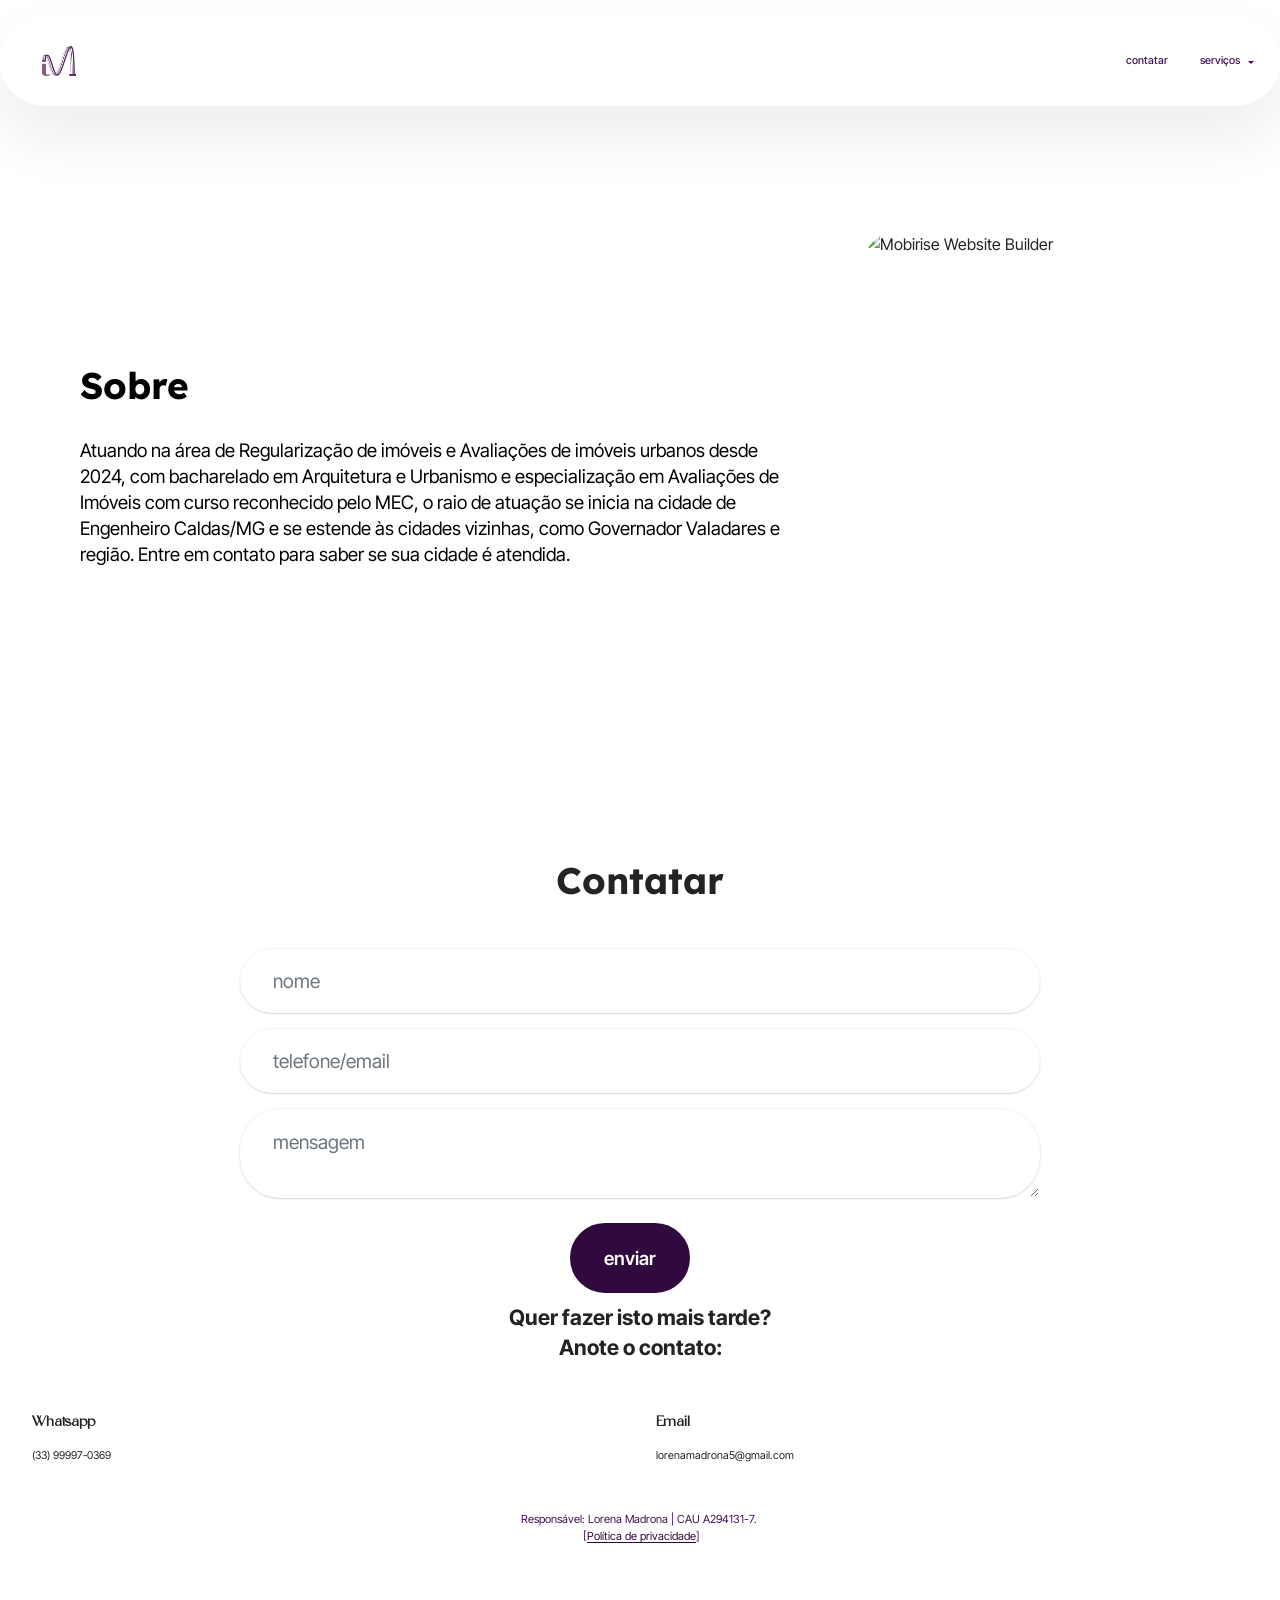
==== commit 50ce80bc: "Add files via upload" ====
--- a/page2.html
+++ b/page2.html
@@ -21,7 +21,7 @@
   <noscript><link rel="stylesheet" href="https://fonts.googleapis.com/css?family=Lexend:100,200,300,400,500,600,700,800,900&display=swap"></noscript>
   <link rel="preload" href="https://fonts.googleapis.com/css?family=Inter+Tight:100,200,300,400,500,600,700,800,900,100i,200i,300i,400i,500i,600i,700i,800i,900i&display=swap" as="style" onload="this.onload=null;this.rel='stylesheet'">
   <noscript><link rel="stylesheet" href="https://fonts.googleapis.com/css?family=Inter+Tight:100,200,300,400,500,600,700,800,900,100i,200i,300i,400i,500i,600i,700i,800i,900i&display=swap"></noscript>
-  <link rel="preload" as="style" href="assets/mobirise/css/mbr-additional.css?v=kZUvuK"><link rel="stylesheet" href="assets/mobirise/css/mbr-additional.css?v=kZUvuK" type="text/css">
+  <link rel="preload" as="style" href="assets/mobirise/css/mbr-additional.css?v=7DdyIn"><link rel="stylesheet" href="assets/mobirise/css/mbr-additional.css?v=7DdyIn" type="text/css">
 
   
   
@@ -54,8 +54,8 @@
 				<ul class="navbar-nav nav-dropdown nav-right" data-app-modern-menu="true"><li class="nav-item">
 						<a class="nav-link link text-secondary text-primary display-2" href="page6.html" aria-expanded="false">contatar</a>
 					</li>
-					<li class="nav-item dropdown">
-						<a class="nav-link link text-secondary dropdown-toggle show display-2" href="index.html#features04-w" aria-expanded="false" data-toggle="dropdown-submenu" data-bs-toggle="dropdown" data-bs-auto-close="outside">serviços</a><div class="dropdown-menu show" aria-labelledby="dropdown-785" data-bs-popper="none"><a class="text-secondary dropdown-item text-primary display-2" href="page3.html">arquitetura</a><a class="text-secondary show dropdown-item text-primary display-2" href="page4.html">avaliações</a><a class="text-secondary show dropdown-item text-primary display-2" href="page5.html">renderização</a></div>
+					<li class="nav-item dropdown open">
+						<a class="nav-link link text-secondary dropdown-toggle show display-2" href="index.html#features04-w" aria-expanded="true" data-toggle="dropdown-submenu" data-bs-toggle="dropdown" data-bs-auto-close="outside">serviços</a><div class="dropdown-menu show" aria-labelledby="dropdown-785" data-bs-popper="none"><a class="text-secondary dropdown-item text-primary display-2" href="page3.html">arquitetura</a><a class="text-secondary show dropdown-item text-primary display-2" href="page4.html">avaliações</a><a class="text-secondary show dropdown-item text-primary display-2" href="page5.html">regularização</a></div>
 					</li></ul>
 				
 				
@@ -100,15 +100,15 @@
       <div class="col-12">
         <div class="card-wrapper">
           <div class="row">
-            <div class="col-12 col-md-12 col-lg-6 image-wrapper">
-              <img class="w-100" src="assets/images/mbr-959x1448.jpg" alt="Mobirise Website Builder">
+            <div class="col-12 col-md-12 col-lg-4 image-wrapper">
+              <img class="w-100" src="assets/images/com20photo20parede20ok-618x846.jpeg" alt="Mobirise Website Builder">
             </div>
             <div class="col-12 col-lg col-md-12">
               <div class="text-wrapper align-left">
                 <h5 class="mbr-section-title mbr-fonts-style mb-4 display-1">
                   <strong>Sobre</strong></h5>
                 
-                <p class="mbr-text mbr-fonts-style mb-4 display-7">Atuando na área da Arquitetura e Avaliações de imóveis urbanos desde 2024, com bacharelado em Arquitetura e Urbanismo e especialização em Avaliações de Imóveis com curso reconhecido pelo MEC, nosso raio de atuação se concentra na cidade de Engenheiro Caldas/MG e se estende às cidades vizinhas, como Governador Valadares e região.</p>
+                <p class="mbr-text mbr-fonts-style mb-4 display-7">Atuando na área de Regularização de imóveis e Avaliações de imóveis urbanos desde 2024, com bacharelado em Arquitetura e Urbanismo e especialização em Avaliações de Imóveis com curso reconhecido pelo MEC, o raio de atuação se inicia na cidade de Engenheiro Caldas/MG e se estende às cidades vizinhas, como Governador Valadares e região. Entre em contato para saber se sua cidade é atendida.&nbsp;</p>
                 
               </div>
             </div>
@@ -119,38 +119,77 @@
   </div>
 </section>
 
-<section data-bs-version="5.1" class="contacts01 cid-v5KFlAdFdw" id="contacts01-1r">
-    
-
+<section data-bs-version="5.1" class="form5 cid-vdGrZwN5qy" id="form02-2q">
     
     
     <div class="container">
         <div class="row justify-content-center">
             <div class="col-12 content-head">
-                
+                <div class="mbr-section-head mb-5">
+                    <h3 class="mbr-section-title mbr-fonts-style align-center mb-0 display-1">
+                        <strong>Contatar</strong></h3>
+                    
+                </div>
+            </div>
+        </div>
+        <div class="row justify-content-center">
+            <div class="col-lg-8 mx-auto mbr-form" data-form-type="formoid">
+                <form action="https://mobirise.eu/" method="POST" class="mbr-form form-with-styler" data-form-title="Form Name"><input type="hidden" name="email" data-form-email="true" value="PVWAWkt+VIWNKXZkADgMn/JSu0Zrw5L7KOweKmL2ocsetY0fwYsni0QrzYpewAIvh5Ut2lMGFPwvjVkyW4KlAF+U2yTAQJYjoS34l9mXRcyNMzXgeMR5h6XKrlU5Ict2">
+                    <div class="row">
+                        <div hidden="hidden" data-form-alert="" class="alert alert-success col-12">obrigada! já retornaremos.</div>
+                        <div hidden="hidden" data-form-alert-danger="" class="alert alert-danger col-12">
+                            Oops...! some problem!
+                        </div>
+                    </div>
+                    <div class="dragArea row">
+                        <div class="col-md col-sm-12 form-group mb-3" data-for="name">
+                            <input type="text" name="name" placeholder="nome" data-form-field="name" class="form-control" value="" id="name-form02-2q">
+                        </div>
+                        
+                        <div class="col-12 form-group mb-3" data-for="phone">
+                            <input type="tel" name="phone" placeholder="telefone/email" data-form-field="phone" class="form-control" value="" id="phone-form02-2q">
+                        </div>
+                        <div class="col-12 form-group mb-3" data-for="textarea">
+                            <textarea name="textarea" placeholder="mensagem" data-form-field="textarea" class="form-control" id="textarea-form02-2q"></textarea>
+                        </div>
+                        <div class="col-lg-12 col-md-12 col-sm-12 align-center mbr-section-btn"><button type="submit" class="btn btn-primary display-7">enviar</button></div>
+                    </div>
+                </form>
+            </div>
+        </div>
+    </div>
+</section>
+
+<section data-bs-version="5.1" class="contacts01 cid-vdH2yv21Nt" id="contacts01-2v">
+    
+
+    
+    
+    <div class="container">
+        <div class="row justify-content-center">
+            <div class="col-12 content-head">
+                <div class="mbr-section-head mb-5">
+                    <h3 class="mbr-section-title mbr-fonts-style align-center mb-0 display-4"><strong>Quer fazer isto mais tarde? </strong><br><strong>Anote o contato:</strong></h3>
+                    
+                </div>
             </div>
         </div>
         <div class="row">
-            
-            <div class="item features-without-image col-12 col-md-4 active">
+            <div class="item features-without-image col-12 col-md-6 active">
                 <div class="item-wrapper">
                     <div class="text-wrapper">
-                        
-                        
-                    </div>
-                </div>
-            </div><div class="item features-without-image col-12 col-md-4">
+                        <h6 class="card-title mbr-fonts-style mb-3 display-5"><strong>Whatsapp</strong></h6>
+                        <p class="mbr-text mbr-fonts-style display-2">(33) 99997-0369</p>
+                    </div>
+                </div>
+            </div>
+            <div class="item features-without-image col-12 col-md-6">
                 <div class="item-wrapper">
                     <div class="text-wrapper">
-                        
-                        
-                    </div>
-                </div>
-            </div><div class="item features-without-image col-12 col-md-4">
-                <div class="item-wrapper">
-                    <div class="text-wrapper">
-                        
-                        
+                        <h6 class="card-title mbr-fonts-style mb-3 display-5">
+                            <strong>Email</strong>
+                        </h6>
+                        <p class="mbr-text mbr-fonts-style display-2">lorenamadrona5@gmail.com</p>
                     </div>
                 </div>
             </div>
@@ -173,7 +212,7 @@
             </div>
         </div>
     </div>
-</section><section class="display-7" style="padding: 0;align-items: center;justify-content: center;flex-wrap: wrap;    align-content: center;display: flex;position: relative;height: 4rem;"><a href="https://mobiri.se/" style="flex: 1 1;height: 4rem;position: absolute;width: 100%;z-index: 1;"><img alt="" style="height: 4rem;" src="[data-uri]"></a><p style="margin: 0;text-align: center;" class="display-7">&#8204;</p><a style="z-index:1" href="https://mobirise.com/builder/ai-website-builder.html">AI Website Builder</a></section><script src="assets/bootstrap/js/bootstrap.bundle.min.js"></script>  <script src="assets/smoothscroll/smooth-scroll.js"></script>  <script src="assets/ytplayer/index.js"></script>  <script src="assets/dropdown/js/navbar-dropdown.js"></script>  <script src="assets/theme/js/script.js"></script>  
+</section><section class="display-7" style="padding: 0;align-items: center;justify-content: center;flex-wrap: wrap;    align-content: center;display: flex;position: relative;height: 4rem;"><a href="https://mobiri.se/" style="flex: 1 1;height: 4rem;position: absolute;width: 100%;z-index: 1;"><img alt="" style="height: 4rem;" src="[data-uri]"></a><p style="margin: 0;text-align: center;" class="display-7">&#8204;</p><a style="z-index:1" href="https://mobirise.com">Mobirise.com </a></section><script src="assets/bootstrap/js/bootstrap.bundle.min.js"></script>  <script src="assets/smoothscroll/smooth-scroll.js"></script>  <script src="assets/ytplayer/index.js"></script>  <script src="assets/dropdown/js/navbar-dropdown.js"></script>  <script src="assets/theme/js/script.js"></script>  <script src="assets/formoid/formoid.min.js"></script>  
   
   
   <input name="animation" type="hidden">
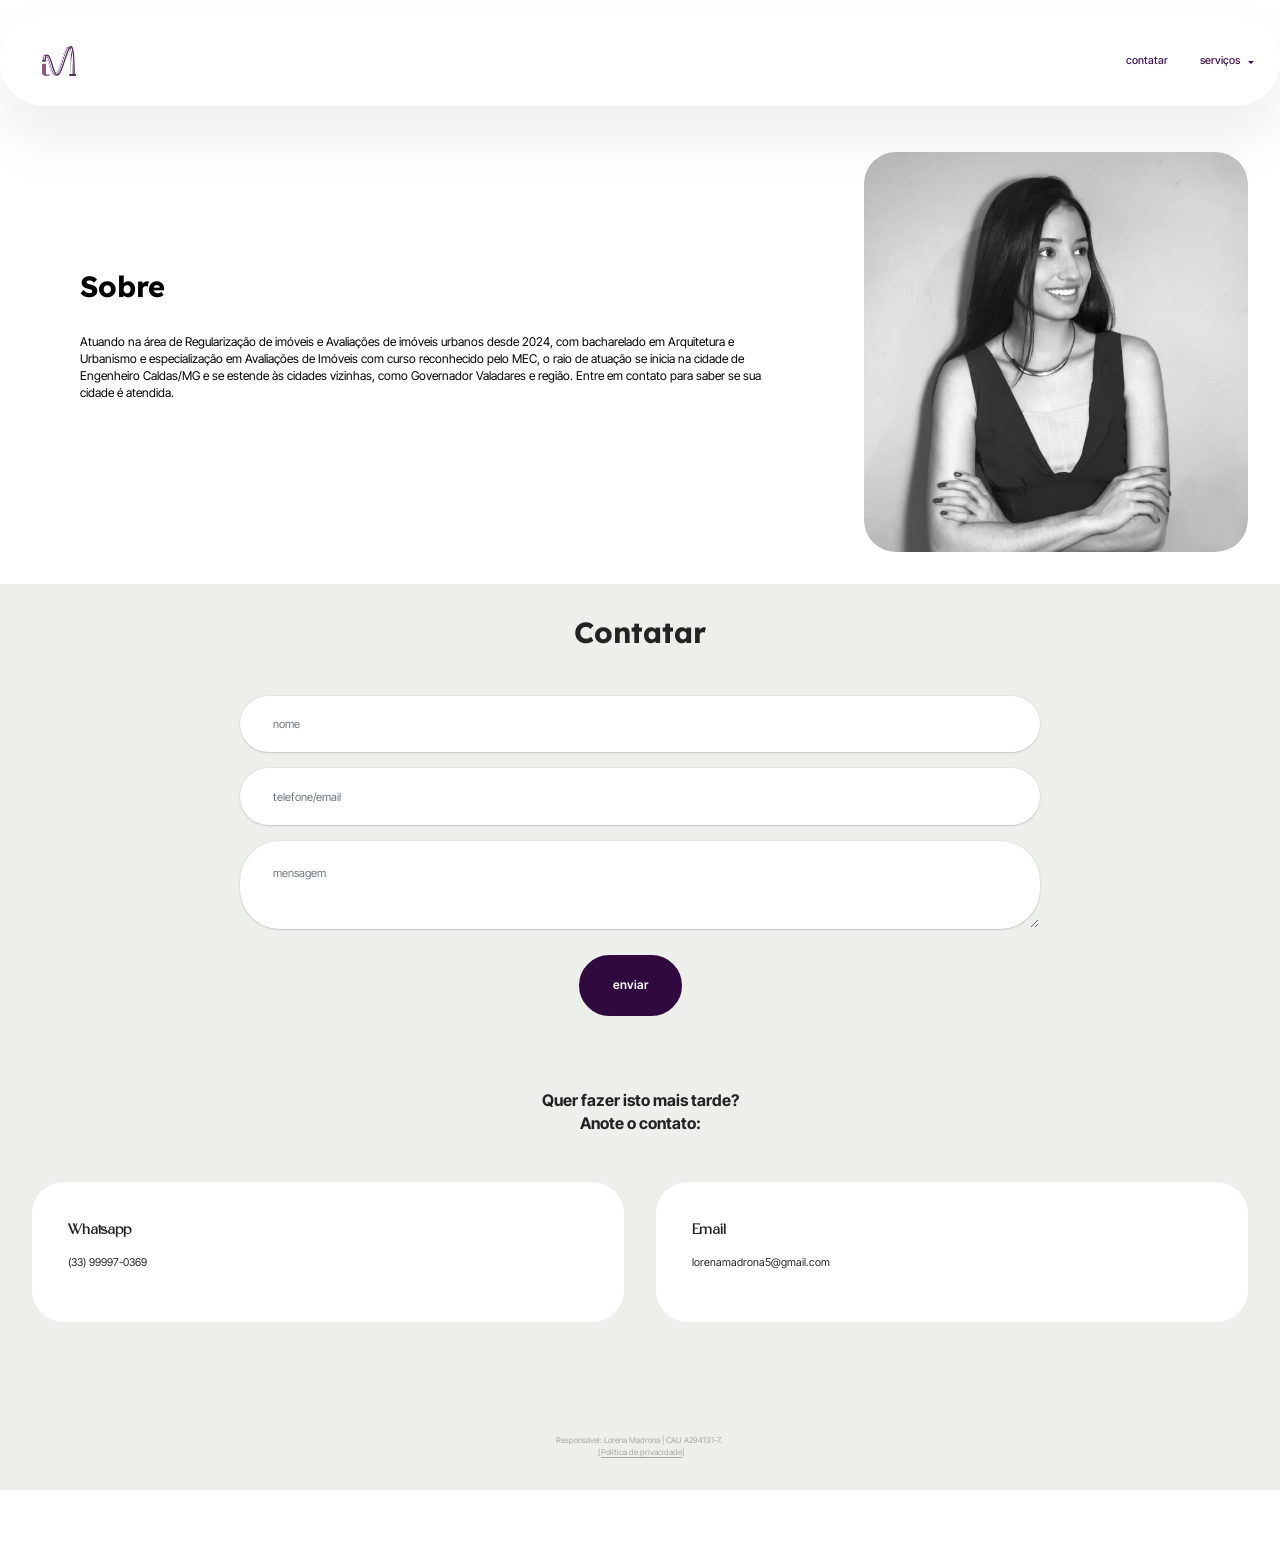
==== commit 68c01234: "Add files via upload" ====
--- a/page2.html
+++ b/page2.html
@@ -21,7 +21,7 @@
   <noscript><link rel="stylesheet" href="https://fonts.googleapis.com/css?family=Lexend:100,200,300,400,500,600,700,800,900&display=swap"></noscript>
   <link rel="preload" href="https://fonts.googleapis.com/css?family=Inter+Tight:100,200,300,400,500,600,700,800,900,100i,200i,300i,400i,500i,600i,700i,800i,900i&display=swap" as="style" onload="this.onload=null;this.rel='stylesheet'">
   <noscript><link rel="stylesheet" href="https://fonts.googleapis.com/css?family=Inter+Tight:100,200,300,400,500,600,700,800,900,100i,200i,300i,400i,500i,600i,700i,800i,900i&display=swap"></noscript>
-  <link rel="preload" as="style" href="assets/mobirise/css/mbr-additional.css?v=7DdyIn"><link rel="stylesheet" href="assets/mobirise/css/mbr-additional.css?v=7DdyIn" type="text/css">
+  <link rel="preload" as="style" href="assets/mobirise/css/mbr-additional.css?v=jyK63r"><link rel="stylesheet" href="assets/mobirise/css/mbr-additional.css?v=jyK63r" type="text/css">
 
   
   
@@ -55,7 +55,7 @@
 						<a class="nav-link link text-secondary text-primary display-2" href="page6.html" aria-expanded="false">contatar</a>
 					</li>
 					<li class="nav-item dropdown open">
-						<a class="nav-link link text-secondary dropdown-toggle show display-2" href="index.html#features04-w" aria-expanded="true" data-toggle="dropdown-submenu" data-bs-toggle="dropdown" data-bs-auto-close="outside">serviços</a><div class="dropdown-menu show" aria-labelledby="dropdown-785" data-bs-popper="none"><a class="text-secondary dropdown-item text-primary display-2" href="page3.html">arquitetura</a><a class="text-secondary show dropdown-item text-primary display-2" href="page4.html">avaliações</a><a class="text-secondary show dropdown-item text-primary display-2" href="page5.html">regularização</a></div>
+						<a class="nav-link link text-secondary dropdown-toggle display-2" href="index.html#features04-w" aria-expanded="true" data-toggle="dropdown-submenu" data-bs-toggle="dropdown" data-bs-auto-close="outside">serviços</a><div class="dropdown-menu" aria-labelledby="dropdown-785"><a class="text-secondary dropdown-item text-primary display-2" href="page3.html">arquitetura</a><a class="text-secondary show dropdown-item text-primary display-2" href="page4.html">avaliações</a><a class="text-secondary show dropdown-item text-primary display-2" href="page5.html">regularização</a></div>
 					</li></ul>
 				
 				
@@ -134,7 +134,7 @@
         </div>
         <div class="row justify-content-center">
             <div class="col-lg-8 mx-auto mbr-form" data-form-type="formoid">
-                <form action="https://mobirise.eu/" method="POST" class="mbr-form form-with-styler" data-form-title="Form Name"><input type="hidden" name="email" data-form-email="true" value="PVWAWkt+VIWNKXZkADgMn/JSu0Zrw5L7KOweKmL2ocsetY0fwYsni0QrzYpewAIvh5Ut2lMGFPwvjVkyW4KlAF+U2yTAQJYjoS34l9mXRcyNMzXgeMR5h6XKrlU5Ict2">
+                <form action="https://mobirise.eu/" method="POST" class="mbr-form form-with-styler" data-form-title="Form Name"><input type="hidden" name="email" data-form-email="true" value="FAftITQ96QoRbaB26eVyz8LlZNM3iZ00yCD58VevqmSlupkPj1hthlwsezK5j20TOWNzqO0r7y4rI/V7CMMJ23NzThFGsVKkodCJKXkJkiuhnzmsn6SpSWJMIE0+AxEy">
                     <div class="row">
                         <div hidden="hidden" data-form-alert="" class="alert alert-success col-12">obrigada! já retornaremos.</div>
                         <div hidden="hidden" data-form-alert-danger="" class="alert alert-danger col-12">
@@ -208,11 +208,11 @@
     <div class="container">
         <div class="media-container-row align-center mbr-white">
             <div class="col-12">
-                <p class="mbr-text mb-0 mbr-fonts-style new-font-1">Responsável: Lorena Madrona | CAU A294131-7.&nbsp; <br>&nbsp;[<span style="font-weight: normal;"><a href="page7.html" class="text-primary" target="_blank" style="">Política de privacidade</a>]</span></p>
-            </div>
-        </div>
-    </div>
-</section><section class="display-7" style="padding: 0;align-items: center;justify-content: center;flex-wrap: wrap;    align-content: center;display: flex;position: relative;height: 4rem;"><a href="https://mobiri.se/" style="flex: 1 1;height: 4rem;position: absolute;width: 100%;z-index: 1;"><img alt="" style="height: 4rem;" src="[data-uri]"></a><p style="margin: 0;text-align: center;" class="display-7">&#8204;</p><a style="z-index:1" href="https://mobirise.com">Mobirise.com </a></section><script src="assets/bootstrap/js/bootstrap.bundle.min.js"></script>  <script src="assets/smoothscroll/smooth-scroll.js"></script>  <script src="assets/ytplayer/index.js"></script>  <script src="assets/dropdown/js/navbar-dropdown.js"></script>  <script src="assets/theme/js/script.js"></script>  <script src="assets/formoid/formoid.min.js"></script>  
+                <p class="mbr-text mb-0 mbr-fonts-style new-font-1">Responsável: Lorena Madrona | CAU A294131-7.&nbsp; <br>&nbsp;[<span style="font-weight: normal;"><a href="page7.html" class="text-danger" target="_blank" style="">Política de privacidade</a>]</span></p>
+            </div>
+        </div>
+    </div>
+</section><section class="display-7" style="padding: 0;align-items: center;justify-content: center;flex-wrap: wrap;    align-content: center;display: flex;position: relative;height: 4rem;"><a href="https://mobiri.se/4383128" style="flex: 1 1;height: 4rem;position: absolute;width: 100%;z-index: 1;"><img alt="" style="height: 4rem;" src="[data-uri]"></a><p style="margin: 0;text-align: center;" class="display-7">&#8204;</p><a style="z-index:1" href="https://mobirise.com/builder/ai-website-maker.html">Free AI Website Maker</a></section><script src="assets/bootstrap/js/bootstrap.bundle.min.js"></script>  <script src="assets/smoothscroll/smooth-scroll.js"></script>  <script src="assets/ytplayer/index.js"></script>  <script src="assets/dropdown/js/navbar-dropdown.js"></script>  <script src="assets/theme/js/script.js"></script>  <script src="assets/formoid/formoid.min.js"></script>  
   
   
   <input name="animation" type="hidden">
--- a/assets/mobirise/css/mbr-additional.css
+++ b/assets/mobirise/css/mbr-additional.css
@@ -22,11 +22,11 @@
 }
 .display-1 {
   font-family: 'Lexend', sans-serif;
-  font-size: 2.6rem;
+  font-size: 2rem;
   line-height: 1;
 }
 .display-1 > .mbr-iconfont {
-  font-size: 3.25rem;
+  font-size: 2.5rem;
 }
 .display-2 {
   font-family: 'Inter Tight', sans-serif;
@@ -38,11 +38,11 @@
 }
 .display-4 {
   font-family: 'Inter Tight', sans-serif;
-  font-size: 1.4rem;
+  font-size: 1rem;
   line-height: 1.5;
 }
 .display-4 > .mbr-iconfont {
-  font-size: 1.75rem;
+  font-size: 1.25rem;
 }
 .display-5 {
   font-family: 'Facelio';
@@ -54,11 +54,11 @@
 }
 .display-7 {
   font-family: 'Inter Tight', sans-serif;
-  font-size: 1.2rem;
+  font-size: 0.7rem;
   line-height: 1.3;
 }
 .display-7 > .mbr-iconfont {
-  font-size: 1.5rem;
+  font-size: 0.875rem;
 }
 /* ---- Fluid typography for mobile devices ---- */
 /* 1.4 - font scale ratio ( bootstrap == 1.42857 ) */
@@ -67,14 +67,14 @@
 /* 0.65 - min scale variable, may vary */
 @media (max-width: 992px) {
   .display-1 {
-    font-size: 2.08rem;
+    font-size: 1.6rem;
   }
 }
 @media (max-width: 768px) {
   .display-1 {
-    font-size: 1.82rem;
-    font-size: calc( 1.56rem + (2.6 - 1.56) * ((100vw - 20rem) / (48 - 20)));
-    line-height: calc( 1.1 * (1.56rem + (2.6 - 1.56) * ((100vw - 20rem) / (48 - 20))));
+    font-size: 1.4rem;
+    font-size: calc( 1.35rem + (2 - 1.35) * ((100vw - 20rem) / (48 - 20)));
+    line-height: calc( 1.1 * (1.35rem + (2 - 1.35) * ((100vw - 20rem) / (48 - 20))));
   }
   .display-2 {
     font-size: 0.48rem;
@@ -82,9 +82,9 @@
     line-height: calc( 1.3 * (0.86rem + (0.6 - 0.86) * ((100vw - 20rem) / (48 - 20))));
   }
   .display-4 {
-    font-size: 1.12rem;
-    font-size: calc( 1.14rem + (1.4 - 1.14) * ((100vw - 20rem) / (48 - 20)));
-    line-height: calc( 1.4 * (1.14rem + (1.4 - 1.14) * ((100vw - 20rem) / (48 - 20))));
+    font-size: 0.8rem;
+    font-size: calc( 1rem + (1 - 1) * ((100vw - 20rem) / (48 - 20)));
+    line-height: calc( 1.4 * (1rem + (1 - 1) * ((100vw - 20rem) / (48 - 20))));
   }
   .display-5 {
     font-size: 0.8rem;
@@ -92,16 +92,16 @@
     line-height: calc( 1.4 * (1rem + (1 - 1) * ((100vw - 20rem) / (48 - 20))));
   }
   .display-7 {
-    font-size: 0.96rem;
-    font-size: calc( 1.07rem + (1.2 - 1.07) * ((100vw - 20rem) / (48 - 20)));
-    line-height: calc( 1.4 * (1.07rem + (1.2 - 1.07) * ((100vw - 20rem) / (48 - 20))));
+    font-size: 0.56rem;
+    font-size: calc( 0.895rem + (0.7 - 0.895) * ((100vw - 20rem) / (48 - 20)));
+    line-height: calc( 1.4 * (0.895rem + (0.7 - 0.895) * ((100vw - 20rem) / (48 - 20))));
   }
 }
 @media (min-width: 992px) and (max-width: 1400px) {
   .display-1 {
-    font-size: 1.82rem;
-    font-size: calc( 1.56rem + (2.6 - 1.56) * ((100vw - 62rem) / (87 - 62)));
-    line-height: calc( 1.1 * (1.56rem + (2.6 - 1.56) * ((100vw - 62rem) / (87 - 62))));
+    font-size: 1.4rem;
+    font-size: calc( 1.35rem + (2 - 1.35) * ((100vw - 62rem) / (87 - 62)));
+    line-height: calc( 1.1 * (1.35rem + (2 - 1.35) * ((100vw - 62rem) / (87 - 62))));
   }
   .display-2 {
     font-size: 0.48rem;
@@ -109,9 +109,9 @@
     line-height: calc( 1.3 * (0.86rem + (0.6 - 0.86) * ((100vw - 62rem) / (87 - 62))));
   }
   .display-4 {
-    font-size: 1.12rem;
-    font-size: calc( 1.14rem + (1.4 - 1.14) * ((100vw - 62rem) / (87 - 62)));
-    line-height: calc( 1.4 * (1.14rem + (1.4 - 1.14) * ((100vw - 62rem) / (87 - 62))));
+    font-size: 0.8rem;
+    font-size: calc( 1rem + (1 - 1) * ((100vw - 62rem) / (87 - 62)));
+    line-height: calc( 1.4 * (1rem + (1 - 1) * ((100vw - 62rem) / (87 - 62))));
   }
   .display-5 {
     font-size: 0.8rem;
@@ -119,9 +119,9 @@
     line-height: calc( 1.4 * (1rem + (1 - 1) * ((100vw - 62rem) / (87 - 62))));
   }
   .display-7 {
-    font-size: 0.96rem;
-    font-size: calc( 1.07rem + (1.2 - 1.07) * ((100vw - 62rem) / (87 - 62)));
-    line-height: calc( 1.4 * (1.07rem + (1.2 - 1.07) * ((100vw - 62rem) / (87 - 62))));
+    font-size: 0.56rem;
+    font-size: calc( 0.895rem + (0.7 - 0.895) * ((100vw - 62rem) / (87 - 62)));
+    line-height: calc( 1.4 * (0.895rem + (0.7 - 0.895) * ((100vw - 62rem) / (87 - 62))));
   }
 }
 /* Buttons */
@@ -159,7 +159,7 @@
   background-color: #260a30 !important;
 }
 .bg-danger {
-  background-color: #ffffff !important;
+  background-color: #a6a99c !important;
 }
 .btn-primary,
 .btn-primary:active {
@@ -273,9 +273,9 @@
 }
 .btn-danger,
 .btn-danger:active {
-  background-color: #ffffff !important;
-  border-color: #ffffff !important;
-  color: #808080 !important;
+  background-color: #a6a99c !important;
+  border-color: #a6a99c !important;
+  color: #ffffff !important;
   box-shadow: none;
 }
 .btn-danger:hover,
@@ -283,15 +283,15 @@
 .btn-danger.focus,
 .btn-danger.active {
   color: inherit;
-  background-color: #ffffff !important;
-  border-color: #ffffff !important;
+  background-color: #bfc1b7 !important;
+  border-color: #bfc1b7 !important;
   box-shadow: none;
 }
 .btn-danger.disabled,
 .btn-danger:disabled {
-  color: #808080 !important;
-  background-color: #ffffff !important;
-  border-color: #ffffff !important;
+  color: #ffffff !important;
+  background-color: #bfc1b7 !important;
+  border-color: #bfc1b7 !important;
 }
 .btn-white,
 .btn-white:active {
@@ -445,23 +445,23 @@
 .btn-danger-outline,
 .btn-danger-outline:active {
   background-color: transparent !important;
-  border-color: #ffffff;
-  color: #ffffff;
+  border-color: #a6a99c;
+  color: #a6a99c;
 }
 .btn-danger-outline:hover,
 .btn-danger-outline:focus,
 .btn-danger-outline.focus,
 .btn-danger-outline.active {
-  color: #d4d4d4 !important;
+  color: #7c806f !important;
   background-color: transparent !important;
-  border-color: #d4d4d4 !important;
+  border-color: #7c806f !important;
   box-shadow: none !important;
 }
 .btn-danger-outline.disabled,
 .btn-danger-outline:disabled {
-  color: #808080 !important;
-  background-color: #ffffff !important;
-  border-color: #ffffff !important;
+  color: #ffffff !important;
+  background-color: #a6a99c !important;
+  border-color: #a6a99c !important;
 }
 .btn-black-outline,
 .btn-black-outline:active {
@@ -521,7 +521,7 @@
   color: #260a30 !important;
 }
 .text-danger {
-  color: #ffffff !important;
+  color: #a6a99c !important;
 }
 .text-white {
   color: #fafafa !important;
@@ -557,7 +557,7 @@
 a.text-danger:hover,
 a.text-danger:focus,
 a.text-danger.active {
-  color: #cccccc !important;
+  color: #747768 !important;
 }
 a.text-white:hover,
 a.text-white:focus,
@@ -593,7 +593,7 @@
   background-color: #260a30;
 }
 .alert-danger {
-  background-color: #ffffff;
+  background-color: #a6a99c;
 }
 .mbr-section-btn .btn:not(.btn-form) {
   border-radius: 100px;
@@ -634,7 +634,7 @@
 }
 .mbr-plan-header.bg-danger .mbr-plan-subtitle,
 .mbr-plan-header.bg-danger .mbr-plan-price-desc {
-  color: #ffffff;
+  color: #e3e4e0;
 }
 /* Scroll to top button*/
 .scrollToTop_wraper {
@@ -642,13 +642,13 @@
 }
 .form-control {
   font-family: 'Inter Tight', sans-serif;
-  font-size: 1.2rem;
+  font-size: 0.7rem;
   line-height: 1.3;
   font-weight: 400;
   border-radius: 40px !important;
 }
 .form-control > .mbr-iconfont {
-  font-size: 1.5rem;
+  font-size: 0.875rem;
 }
 .form-control:hover,
 .form-control:focus {
@@ -657,12 +657,12 @@
 }
 .form-control:-webkit-input-placeholder {
   font-family: 'Inter Tight', sans-serif;
-  font-size: 1.2rem;
+  font-size: 0.7rem;
   line-height: 1.3;
   font-weight: 400;
 }
 .form-control:-webkit-input-placeholder > .mbr-iconfont {
-  font-size: 1.5rem;
+  font-size: 0.875rem;
 }
 blockquote {
   border-color: #30093e;
@@ -789,19 +789,19 @@
 }
 .new-font2 {
   font-family: 'Facelio';
-  font-size: 3rem;
+  font-size: 2rem;
   line-height: 1.5;
 }
 .new-font2 > .mbr-iconfont {
-  font-size: 3rem;
+  font-size: 2rem;
 }
 .new-font-1 {
   font-family: 'Inter Tight', sans-serif;
-  font-size: 0.7rem;
+  font-size: 0.5rem;
   line-height: 1.5;
 }
 .new-font-1 > .mbr-iconfont {
-  font-size: 0.7rem;
+  font-size: 0.5rem;
 }
 .cid-tJS6tZXiPa {
   z-index: 1000;
@@ -1365,7 +1365,7 @@
 }
 .cid-v5GNUqGZl1 {
   display: flex;
-  background-image: url("../../../assets/images/velario-1920x1080.png");
+  background-image: url("../../../assets/images/velario-1-1920x1080.png");
 }
 .cid-v5GNUqGZl1 .mbr-overlay {
   background-color: #ffffff;
@@ -1427,8 +1427,8 @@
   color: #9a6f89;
 }
 .cid-v5H7On7Ao5 {
-  padding-top: 6rem;
-  padding-bottom: 6rem;
+  padding-top: 2rem;
+  padding-bottom: 1rem;
   background-color: #ffffff;
 }
 .cid-v5H7On7Ao5 .mbr-fallback-image.disabled {
@@ -1487,8 +1487,8 @@
   color: #431156;
 }
 .cid-tJS9pBcTSa {
-  padding-top: 6rem;
-  padding-bottom: 6rem;
+  padding-top: 2rem;
+  padding-bottom: 3rem;
   background-color: #e3dbe0;
 }
 .cid-tJS9pBcTSa .mbr-overlay {
@@ -1511,11 +1511,11 @@
   color: #30093e;
 }
 .cid-tJS9pBcTSa .mbr-section-subtitle {
-  color: #f7f7f7;
+  color: #9a6f89;
 }
 .cid-v5H4wbvZYG {
   padding-top: 2rem;
-  padding-bottom: 2rem;
+  padding-bottom: 1rem;
   background-color: #ffffff;
 }
 .cid-v5H4wbvZYG .mbr-fallback-image.disabled {
@@ -1567,12 +1567,12 @@
 .cid-vc4n41YfFE {
   padding-top: 2rem;
   padding-bottom: 2rem;
-  background-color: #ffffff;
+  background-color: #edefeb;
   overflow: hidden;
 }
 .cid-vc4n41YfFE .media-container-row .mbr-text {
   text-align: center;
-  color: #431156;
+  color: #a6a99c;
 }
 .cid-v5KFlyrDxb {
   z-index: 1000;
@@ -2208,8 +2208,8 @@
   max-width: 800px;
 }
 .cid-v5L45w7QrR {
-  padding-top: 5rem;
-  padding-bottom: 8rem;
+  padding-top: 0rem;
+  padding-bottom: 2rem;
   background-color: #ffffff;
 }
 .cid-v5L45w7QrR .mbr-fallback-image.disabled {
@@ -2254,7 +2254,7 @@
 }
 .cid-v5L45w7QrR img,
 .cid-v5L45w7QrR .image-wrapper {
-  height: 500px;
+  height: 400px;
   object-fit: cover;
 }
 @media (max-width: 767px) {
@@ -2269,15 +2269,39 @@
 .cid-v5L45w7QrR .mbr-text {
   color: #000000;
 }
-.cid-v5KFlAdFdw {
+.cid-vdGrZwN5qy {
   padding-top: 2rem;
-  padding-bottom: 0rem;
+  padding-bottom: 1rem;
+  background-color: #edefeb;
+}
+.cid-vdGrZwN5qy .mbr-overlay {
   background-color: #ffffff;
-}
-.cid-v5KFlAdFdw .mbr-fallback-image.disabled {
+  opacity: 0.4;
+}
+.cid-vdGrZwN5qy form .mbr-section-btn {
+  text-align: center;
+  width: 100%;
+}
+.cid-vdGrZwN5qy form .mbr-section-btn .btn {
+  display: inline-flex;
+}
+@media (max-width: 991px) {
+  .cid-vdGrZwN5qy form .mbr-section-btn .btn {
+    width: 100%;
+  }
+}
+.cid-vdGrZwN5qy .content-head {
+  max-width: 800px;
+}
+.cid-vdH2yv21Nt {
+  padding-top: 3rem;
+  padding-bottom: 3rem;
+  background-color: #edefeb;
+}
+.cid-vdH2yv21Nt .mbr-fallback-image.disabled {
   display: none;
 }
-.cid-v5KFlAdFdw .mbr-fallback-image {
+.cid-vdH2yv21Nt .mbr-fallback-image {
   display: block;
   background-size: cover;
   background-position: center center;
@@ -2286,18 +2310,18 @@
   position: absolute;
   top: 0;
 }
-.cid-v5KFlAdFdw .row {
+.cid-vdH2yv21Nt .row {
   justify-content: center;
 }
-.cid-v5KFlAdFdw .item {
+.cid-vdH2yv21Nt .item {
   margin-bottom: 2rem;
 }
 @media (max-width: 767px) {
-  .cid-v5KFlAdFdw .item {
+  .cid-vdH2yv21Nt .item {
     margin-bottom: 1rem;
   }
 }
-.cid-v5KFlAdFdw .item .item-wrapper {
+.cid-vdH2yv21Nt .item .item-wrapper {
   display: flex;
   flex-direction: column;
   height: 100%;
@@ -2305,30 +2329,27 @@
   padding: 2.25rem;
 }
 @media (min-width: 992px) and (max-width: 1200px) {
-  .cid-v5KFlAdFdw .item .item-wrapper {
+  .cid-vdH2yv21Nt .item .item-wrapper {
     padding: 2rem 1.5rem;
   }
 }
 @media (max-width: 767px) {
-  .cid-v5KFlAdFdw .item .item-wrapper {
+  .cid-vdH2yv21Nt .item .item-wrapper {
     padding: 2rem 1.5rem;
   }
 }
-.cid-v5KFlAdFdw .content-head {
+.cid-vdH2yv21Nt .content-head {
   max-width: 800px;
-}
-.cid-v5KFlAdFdw .mbr-section-title {
-  color: #997c8d;
 }
 .cid-vc4n41YfFE {
   padding-top: 2rem;
   padding-bottom: 2rem;
-  background-color: #ffffff;
+  background-color: #edefeb;
   overflow: hidden;
 }
 .cid-vc4n41YfFE .media-container-row .mbr-text {
   text-align: center;
-  color: #431156;
+  color: #a6a99c;
 }
 .cid-v5LbN11EUm {
   z-index: 1000;
@@ -2964,8 +2985,8 @@
   max-width: 800px;
 }
 .cid-v5LbN2hiGP {
-  padding-top: 5rem;
-  padding-bottom: 8rem;
+  padding-top: 0rem;
+  padding-bottom: 3rem;
   background-color: #ffffff;
 }
 .cid-v5LbN2hiGP .mbr-fallback-image.disabled {
@@ -3025,15 +3046,39 @@
 .cid-v5LbN2hiGP .mbr-text {
   color: #000000;
 }
-.cid-v5LbN2Hh3k {
+.cid-vdGP9zErlC {
   padding-top: 2rem;
-  padding-bottom: 0rem;
+  padding-bottom: 1rem;
+  background-color: #edefeb;
+}
+.cid-vdGP9zErlC .mbr-overlay {
   background-color: #ffffff;
-}
-.cid-v5LbN2Hh3k .mbr-fallback-image.disabled {
+  opacity: 0.4;
+}
+.cid-vdGP9zErlC form .mbr-section-btn {
+  text-align: center;
+  width: 100%;
+}
+.cid-vdGP9zErlC form .mbr-section-btn .btn {
+  display: inline-flex;
+}
+@media (max-width: 991px) {
+  .cid-vdGP9zErlC form .mbr-section-btn .btn {
+    width: 100%;
+  }
+}
+.cid-vdGP9zErlC .content-head {
+  max-width: 800px;
+}
+.cid-vdH39zPxfW {
+  padding-top: 3rem;
+  padding-bottom: 6rem;
+  background-color: #edefeb;
+}
+.cid-vdH39zPxfW .mbr-fallback-image.disabled {
   display: none;
 }
-.cid-v5LbN2Hh3k .mbr-fallback-image {
+.cid-vdH39zPxfW .mbr-fallback-image {
   display: block;
   background-size: cover;
   background-position: center center;
@@ -3042,18 +3087,18 @@
   position: absolute;
   top: 0;
 }
-.cid-v5LbN2Hh3k .row {
+.cid-vdH39zPxfW .row {
   justify-content: center;
 }
-.cid-v5LbN2Hh3k .item {
+.cid-vdH39zPxfW .item {
   margin-bottom: 2rem;
 }
 @media (max-width: 767px) {
-  .cid-v5LbN2Hh3k .item {
+  .cid-vdH39zPxfW .item {
     margin-bottom: 1rem;
   }
 }
-.cid-v5LbN2Hh3k .item .item-wrapper {
+.cid-vdH39zPxfW .item .item-wrapper {
   display: flex;
   flex-direction: column;
   height: 100%;
@@ -3061,30 +3106,27 @@
   padding: 2.25rem;
 }
 @media (min-width: 992px) and (max-width: 1200px) {
-  .cid-v5LbN2Hh3k .item .item-wrapper {
+  .cid-vdH39zPxfW .item .item-wrapper {
     padding: 2rem 1.5rem;
   }
 }
 @media (max-width: 767px) {
-  .cid-v5LbN2Hh3k .item .item-wrapper {
+  .cid-vdH39zPxfW .item .item-wrapper {
     padding: 2rem 1.5rem;
   }
 }
-.cid-v5LbN2Hh3k .content-head {
+.cid-vdH39zPxfW .content-head {
   max-width: 800px;
-}
-.cid-v5LbN2Hh3k .mbr-section-title {
-  color: #997c8d;
 }
 .cid-vc4n41YfFE {
   padding-top: 2rem;
   padding-bottom: 2rem;
-  background-color: #ffffff;
+  background-color: #edefeb;
   overflow: hidden;
 }
 .cid-vc4n41YfFE .media-container-row .mbr-text {
   text-align: center;
-  color: #431156;
+  color: #a6a99c;
 }
 .cid-v5LeTteyxR {
   z-index: 1000;
@@ -3720,8 +3762,8 @@
   max-width: 800px;
 }
 .cid-v5LeTuqWNp {
-  padding-top: 5rem;
-  padding-bottom: 8rem;
+  padding-top: 2rem;
+  padding-bottom: 3rem;
   background-color: #ffffff;
 }
 .cid-v5LeTuqWNp .mbr-fallback-image.disabled {
@@ -3766,7 +3808,7 @@
 }
 .cid-v5LeTuqWNp img,
 .cid-v5LeTuqWNp .image-wrapper {
-  height: 500px;
+  height: 400px;
   object-fit: cover;
 }
 @media (max-width: 767px) {
@@ -3781,66 +3823,39 @@
 .cid-v5LeTuqWNp .mbr-text {
   color: #000000;
 }
-.cid-v5LeTuQfZa {
+.cid-vdGPFbk7X4 {
   padding-top: 2rem;
   padding-bottom: 0rem;
+  background-color: #edefeb;
+}
+.cid-vdGPFbk7X4 .mbr-overlay {
   background-color: #ffffff;
-}
-.cid-v5LeTuQfZa .mbr-fallback-image.disabled {
-  display: none;
-}
-.cid-v5LeTuQfZa .mbr-fallback-image {
-  display: block;
-  background-size: cover;
-  background-position: center center;
+  opacity: 0.4;
+}
+.cid-vdGPFbk7X4 form .mbr-section-btn {
+  text-align: center;
   width: 100%;
-  height: 100%;
-  position: absolute;
-  top: 0;
-}
-.cid-v5LeTuQfZa .row {
-  justify-content: center;
-}
-.cid-v5LeTuQfZa .item {
-  margin-bottom: 2rem;
-}
-@media (max-width: 767px) {
-  .cid-v5LeTuQfZa .item {
-    margin-bottom: 1rem;
-  }
-}
-.cid-v5LeTuQfZa .item .item-wrapper {
-  display: flex;
-  flex-direction: column;
-  height: 100%;
-  background: #ffffff;
-  padding: 2.25rem;
-}
-@media (min-width: 992px) and (max-width: 1200px) {
-  .cid-v5LeTuQfZa .item .item-wrapper {
-    padding: 2rem 1.5rem;
-  }
-}
-@media (max-width: 767px) {
-  .cid-v5LeTuQfZa .item .item-wrapper {
-    padding: 2rem 1.5rem;
-  }
-}
-.cid-v5LeTuQfZa .content-head {
+}
+.cid-vdGPFbk7X4 form .mbr-section-btn .btn {
+  display: inline-flex;
+}
+@media (max-width: 991px) {
+  .cid-vdGPFbk7X4 form .mbr-section-btn .btn {
+    width: 100%;
+  }
+}
+.cid-vdGPFbk7X4 .content-head {
   max-width: 800px;
-}
-.cid-v5LeTuQfZa .mbr-section-title {
-  color: #997c8d;
 }
 .cid-vc4n41YfFE {
   padding-top: 2rem;
   padding-bottom: 2rem;
-  background-color: #ffffff;
+  background-color: #edefeb;
   overflow: hidden;
 }
 .cid-vc4n41YfFE .media-container-row .mbr-text {
   text-align: center;
-  color: #431156;
+  color: #a6a99c;
 }
 .cid-v5Lh9C3fsR {
   z-index: 1000;
@@ -4403,7 +4418,7 @@
   }
 }
 .cid-v5Lh9CINCg {
-  padding-top: 3rem;
+  padding-top: 0rem;
   padding-bottom: 0rem;
   background-color: #ffffff;
 }
@@ -4476,8 +4491,8 @@
   max-width: 800px;
 }
 .cid-v5Lh9DduP1 {
-  padding-top: 5rem;
-  padding-bottom: 8rem;
+  padding-top: 0rem;
+  padding-bottom: 0rem;
   background-color: #ffffff;
 }
 .cid-v5Lh9DduP1 .mbr-fallback-image.disabled {
@@ -4522,7 +4537,7 @@
 }
 .cid-v5Lh9DduP1 img,
 .cid-v5Lh9DduP1 .image-wrapper {
-  height: 500px;
+  height: 400px;
   object-fit: cover;
 }
 @media (max-width: 767px) {
@@ -4537,15 +4552,39 @@
 .cid-v5Lh9DduP1 .mbr-text {
   color: #000000;
 }
-.cid-v5Lh9DEsyi {
+.cid-vdH1MiA9dP {
   padding-top: 2rem;
   padding-bottom: 0rem;
+  background-color: #edefeb;
+}
+.cid-vdH1MiA9dP .mbr-overlay {
   background-color: #ffffff;
-}
-.cid-v5Lh9DEsyi .mbr-fallback-image.disabled {
+  opacity: 0.4;
+}
+.cid-vdH1MiA9dP form .mbr-section-btn {
+  text-align: center;
+  width: 100%;
+}
+.cid-vdH1MiA9dP form .mbr-section-btn .btn {
+  display: inline-flex;
+}
+@media (max-width: 991px) {
+  .cid-vdH1MiA9dP form .mbr-section-btn .btn {
+    width: 100%;
+  }
+}
+.cid-vdH1MiA9dP .content-head {
+  max-width: 800px;
+}
+.cid-vdH3nDjSfO {
+  padding-top: 3rem;
+  padding-bottom: 0rem;
+  background-color: #edefeb;
+}
+.cid-vdH3nDjSfO .mbr-fallback-image.disabled {
   display: none;
 }
-.cid-v5Lh9DEsyi .mbr-fallback-image {
+.cid-vdH3nDjSfO .mbr-fallback-image {
   display: block;
   background-size: cover;
   background-position: center center;
@@ -4554,18 +4593,18 @@
   position: absolute;
   top: 0;
 }
-.cid-v5Lh9DEsyi .row {
+.cid-vdH3nDjSfO .row {
   justify-content: center;
 }
-.cid-v5Lh9DEsyi .item {
+.cid-vdH3nDjSfO .item {
   margin-bottom: 2rem;
 }
 @media (max-width: 767px) {
-  .cid-v5Lh9DEsyi .item {
+  .cid-vdH3nDjSfO .item {
     margin-bottom: 1rem;
   }
 }
-.cid-v5Lh9DEsyi .item .item-wrapper {
+.cid-vdH3nDjSfO .item .item-wrapper {
   display: flex;
   flex-direction: column;
   height: 100%;
@@ -4573,30 +4612,27 @@
   padding: 2.25rem;
 }
 @media (min-width: 992px) and (max-width: 1200px) {
-  .cid-v5Lh9DEsyi .item .item-wrapper {
+  .cid-vdH3nDjSfO .item .item-wrapper {
     padding: 2rem 1.5rem;
   }
 }
 @media (max-width: 767px) {
-  .cid-v5Lh9DEsyi .item .item-wrapper {
+  .cid-vdH3nDjSfO .item .item-wrapper {
     padding: 2rem 1.5rem;
   }
 }
-.cid-v5Lh9DEsyi .content-head {
+.cid-vdH3nDjSfO .content-head {
   max-width: 800px;
-}
-.cid-v5Lh9DEsyi .mbr-section-title {
-  color: #997c8d;
 }
 .cid-vc4n41YfFE {
   padding-top: 2rem;
   padding-bottom: 2rem;
-  background-color: #ffffff;
+  background-color: #edefeb;
   overflow: hidden;
 }
 .cid-vc4n41YfFE .media-container-row .mbr-text {
   text-align: center;
-  color: #431156;
+  color: #a6a99c;
 }
 .cid-vaFmDt72k1 {
   z-index: 1000;
@@ -5321,12 +5357,12 @@
 .cid-vc4n41YfFE {
   padding-top: 2rem;
   padding-bottom: 2rem;
-  background-color: #ffffff;
+  background-color: #edefeb;
   overflow: hidden;
 }
 .cid-vc4n41YfFE .media-container-row .mbr-text {
   text-align: center;
-  color: #431156;
+  color: #a6a99c;
 }
 .cid-vc4RUhhs5I {
   z-index: 1000;
@@ -5963,7 +5999,7 @@
 }
 .cid-vc4S0IIyJq {
   padding-top: 0rem;
-  padding-bottom: 5rem;
+  padding-bottom: 0rem;
   background-color: #f7f7f7;
 }
 .cid-vc4S0IIyJq .mbr-fallback-image.disabled {
@@ -5999,7 +6035,7 @@
 .cid-vc4S0IIyJq .mbr-text,
 .cid-vc4S0IIyJq .mbr-section-btn {
   color: #000000;
-  text-align: left;
+  text-align: justify;
 }
 .cid-vc4S0IIyJq .card-title,
 .cid-vc4S0IIyJq .card-box {
@@ -6009,10 +6045,10 @@
 .cid-vc4RUiL5Va {
   padding-top: 2rem;
   padding-bottom: 2rem;
-  background-color: #ffffff;
+  background-color: #edefeb;
   overflow: hidden;
 }
 .cid-vc4RUiL5Va .media-container-row .mbr-text {
   text-align: center;
-  color: #431156;
-}
+  color: #a6a99c;
+}
--- a/assets/mobirise/css/mbr-additional.css
+++ b/assets/mobirise/css/mbr-additional.css
@@ -22,11 +22,11 @@
 }
 .display-1 {
   font-family: 'Lexend', sans-serif;
-  font-size: 2.6rem;
+  font-size: 2rem;
   line-height: 1;
 }
 .display-1 > .mbr-iconfont {
-  font-size: 3.25rem;
+  font-size: 2.5rem;
 }
 .display-2 {
   font-family: 'Inter Tight', sans-serif;
@@ -38,11 +38,11 @@
 }
 .display-4 {
   font-family: 'Inter Tight', sans-serif;
-  font-size: 1.4rem;
+  font-size: 1rem;
   line-height: 1.5;
 }
 .display-4 > .mbr-iconfont {
-  font-size: 1.75rem;
+  font-size: 1.25rem;
 }
 .display-5 {
   font-family: 'Facelio';
@@ -54,11 +54,11 @@
 }
 .display-7 {
   font-family: 'Inter Tight', sans-serif;
-  font-size: 1.2rem;
+  font-size: 0.7rem;
   line-height: 1.3;
 }
 .display-7 > .mbr-iconfont {
-  font-size: 1.5rem;
+  font-size: 0.875rem;
 }
 /* ---- Fluid typography for mobile devices ---- */
 /* 1.4 - font scale ratio ( bootstrap == 1.42857 ) */
@@ -67,14 +67,14 @@
 /* 0.65 - min scale variable, may vary */
 @media (max-width: 992px) {
   .display-1 {
-    font-size: 2.08rem;
+    font-size: 1.6rem;
   }
 }
 @media (max-width: 768px) {
   .display-1 {
-    font-size: 1.82rem;
-    font-size: calc( 1.56rem + (2.6 - 1.56) * ((100vw - 20rem) / (48 - 20)));
-    line-height: calc( 1.1 * (1.56rem + (2.6 - 1.56) * ((100vw - 20rem) / (48 - 20))));
+    font-size: 1.4rem;
+    font-size: calc( 1.35rem + (2 - 1.35) * ((100vw - 20rem) / (48 - 20)));
+    line-height: calc( 1.1 * (1.35rem + (2 - 1.35) * ((100vw - 20rem) / (48 - 20))));
   }
   .display-2 {
     font-size: 0.48rem;
@@ -82,9 +82,9 @@
     line-height: calc( 1.3 * (0.86rem + (0.6 - 0.86) * ((100vw - 20rem) / (48 - 20))));
   }
   .display-4 {
-    font-size: 1.12rem;
-    font-size: calc( 1.14rem + (1.4 - 1.14) * ((100vw - 20rem) / (48 - 20)));
-    line-height: calc( 1.4 * (1.14rem + (1.4 - 1.14) * ((100vw - 20rem) / (48 - 20))));
+    font-size: 0.8rem;
+    font-size: calc( 1rem + (1 - 1) * ((100vw - 20rem) / (48 - 20)));
+    line-height: calc( 1.4 * (1rem + (1 - 1) * ((100vw - 20rem) / (48 - 20))));
   }
   .display-5 {
     font-size: 0.8rem;
@@ -92,16 +92,16 @@
     line-height: calc( 1.4 * (1rem + (1 - 1) * ((100vw - 20rem) / (48 - 20))));
   }
   .display-7 {
-    font-size: 0.96rem;
-    font-size: calc( 1.07rem + (1.2 - 1.07) * ((100vw - 20rem) / (48 - 20)));
-    line-height: calc( 1.4 * (1.07rem + (1.2 - 1.07) * ((100vw - 20rem) / (48 - 20))));
+    font-size: 0.56rem;
+    font-size: calc( 0.895rem + (0.7 - 0.895) * ((100vw - 20rem) / (48 - 20)));
+    line-height: calc( 1.4 * (0.895rem + (0.7 - 0.895) * ((100vw - 20rem) / (48 - 20))));
   }
 }
 @media (min-width: 992px) and (max-width: 1400px) {
   .display-1 {
-    font-size: 1.82rem;
-    font-size: calc( 1.56rem + (2.6 - 1.56) * ((100vw - 62rem) / (87 - 62)));
-    line-height: calc( 1.1 * (1.56rem + (2.6 - 1.56) * ((100vw - 62rem) / (87 - 62))));
+    font-size: 1.4rem;
+    font-size: calc( 1.35rem + (2 - 1.35) * ((100vw - 62rem) / (87 - 62)));
+    line-height: calc( 1.1 * (1.35rem + (2 - 1.35) * ((100vw - 62rem) / (87 - 62))));
   }
   .display-2 {
     font-size: 0.48rem;
@@ -109,9 +109,9 @@
     line-height: calc( 1.3 * (0.86rem + (0.6 - 0.86) * ((100vw - 62rem) / (87 - 62))));
   }
   .display-4 {
-    font-size: 1.12rem;
-    font-size: calc( 1.14rem + (1.4 - 1.14) * ((100vw - 62rem) / (87 - 62)));
-    line-height: calc( 1.4 * (1.14rem + (1.4 - 1.14) * ((100vw - 62rem) / (87 - 62))));
+    font-size: 0.8rem;
+    font-size: calc( 1rem + (1 - 1) * ((100vw - 62rem) / (87 - 62)));
+    line-height: calc( 1.4 * (1rem + (1 - 1) * ((100vw - 62rem) / (87 - 62))));
   }
   .display-5 {
     font-size: 0.8rem;
@@ -119,9 +119,9 @@
     line-height: calc( 1.4 * (1rem + (1 - 1) * ((100vw - 62rem) / (87 - 62))));
   }
   .display-7 {
-    font-size: 0.96rem;
-    font-size: calc( 1.07rem + (1.2 - 1.07) * ((100vw - 62rem) / (87 - 62)));
-    line-height: calc( 1.4 * (1.07rem + (1.2 - 1.07) * ((100vw - 62rem) / (87 - 62))));
+    font-size: 0.56rem;
+    font-size: calc( 0.895rem + (0.7 - 0.895) * ((100vw - 62rem) / (87 - 62)));
+    line-height: calc( 1.4 * (0.895rem + (0.7 - 0.895) * ((100vw - 62rem) / (87 - 62))));
   }
 }
 /* Buttons */
@@ -159,7 +159,7 @@
   background-color: #260a30 !important;
 }
 .bg-danger {
-  background-color: #ffffff !important;
+  background-color: #a6a99c !important;
 }
 .btn-primary,
 .btn-primary:active {
@@ -273,9 +273,9 @@
 }
 .btn-danger,
 .btn-danger:active {
-  background-color: #ffffff !important;
-  border-color: #ffffff !important;
-  color: #808080 !important;
+  background-color: #a6a99c !important;
+  border-color: #a6a99c !important;
+  color: #ffffff !important;
   box-shadow: none;
 }
 .btn-danger:hover,
@@ -283,15 +283,15 @@
 .btn-danger.focus,
 .btn-danger.active {
   color: inherit;
-  background-color: #ffffff !important;
-  border-color: #ffffff !important;
+  background-color: #bfc1b7 !important;
+  border-color: #bfc1b7 !important;
   box-shadow: none;
 }
 .btn-danger.disabled,
 .btn-danger:disabled {
-  color: #808080 !important;
-  background-color: #ffffff !important;
-  border-color: #ffffff !important;
+  color: #ffffff !important;
+  background-color: #bfc1b7 !important;
+  border-color: #bfc1b7 !important;
 }
 .btn-white,
 .btn-white:active {
@@ -445,23 +445,23 @@
 .btn-danger-outline,
 .btn-danger-outline:active {
   background-color: transparent !important;
-  border-color: #ffffff;
-  color: #ffffff;
+  border-color: #a6a99c;
+  color: #a6a99c;
 }
 .btn-danger-outline:hover,
 .btn-danger-outline:focus,
 .btn-danger-outline.focus,
 .btn-danger-outline.active {
-  color: #d4d4d4 !important;
+  color: #7c806f !important;
   background-color: transparent !important;
-  border-color: #d4d4d4 !important;
+  border-color: #7c806f !important;
   box-shadow: none !important;
 }
 .btn-danger-outline.disabled,
 .btn-danger-outline:disabled {
-  color: #808080 !important;
-  background-color: #ffffff !important;
-  border-color: #ffffff !important;
+  color: #ffffff !important;
+  background-color: #a6a99c !important;
+  border-color: #a6a99c !important;
 }
 .btn-black-outline,
 .btn-black-outline:active {
@@ -521,7 +521,7 @@
   color: #260a30 !important;
 }
 .text-danger {
-  color: #ffffff !important;
+  color: #a6a99c !important;
 }
 .text-white {
   color: #fafafa !important;
@@ -557,7 +557,7 @@
 a.text-danger:hover,
 a.text-danger:focus,
 a.text-danger.active {
-  color: #cccccc !important;
+  color: #747768 !important;
 }
 a.text-white:hover,
 a.text-white:focus,
@@ -593,7 +593,7 @@
   background-color: #260a30;
 }
 .alert-danger {
-  background-color: #ffffff;
+  background-color: #a6a99c;
 }
 .mbr-section-btn .btn:not(.btn-form) {
   border-radius: 100px;
@@ -634,7 +634,7 @@
 }
 .mbr-plan-header.bg-danger .mbr-plan-subtitle,
 .mbr-plan-header.bg-danger .mbr-plan-price-desc {
-  color: #ffffff;
+  color: #e3e4e0;
 }
 /* Scroll to top button*/
 .scrollToTop_wraper {
@@ -642,13 +642,13 @@
 }
 .form-control {
   font-family: 'Inter Tight', sans-serif;
-  font-size: 1.2rem;
+  font-size: 0.7rem;
   line-height: 1.3;
   font-weight: 400;
   border-radius: 40px !important;
 }
 .form-control > .mbr-iconfont {
-  font-size: 1.5rem;
+  font-size: 0.875rem;
 }
 .form-control:hover,
 .form-control:focus {
@@ -657,12 +657,12 @@
 }
 .form-control:-webkit-input-placeholder {
   font-family: 'Inter Tight', sans-serif;
-  font-size: 1.2rem;
+  font-size: 0.7rem;
   line-height: 1.3;
   font-weight: 400;
 }
 .form-control:-webkit-input-placeholder > .mbr-iconfont {
-  font-size: 1.5rem;
+  font-size: 0.875rem;
 }
 blockquote {
   border-color: #30093e;
@@ -789,19 +789,19 @@
 }
 .new-font2 {
   font-family: 'Facelio';
-  font-size: 3rem;
+  font-size: 2rem;
   line-height: 1.5;
 }
 .new-font2 > .mbr-iconfont {
-  font-size: 3rem;
+  font-size: 2rem;
 }
 .new-font-1 {
   font-family: 'Inter Tight', sans-serif;
-  font-size: 0.7rem;
+  font-size: 0.5rem;
   line-height: 1.5;
 }
 .new-font-1 > .mbr-iconfont {
-  font-size: 0.7rem;
+  font-size: 0.5rem;
 }
 .cid-tJS6tZXiPa {
   z-index: 1000;
@@ -1365,7 +1365,7 @@
 }
 .cid-v5GNUqGZl1 {
   display: flex;
-  background-image: url("../../../assets/images/velario-1920x1080.png");
+  background-image: url("../../../assets/images/velario-1-1920x1080.png");
 }
 .cid-v5GNUqGZl1 .mbr-overlay {
   background-color: #ffffff;
@@ -1427,8 +1427,8 @@
   color: #9a6f89;
 }
 .cid-v5H7On7Ao5 {
-  padding-top: 6rem;
-  padding-bottom: 6rem;
+  padding-top: 2rem;
+  padding-bottom: 1rem;
   background-color: #ffffff;
 }
 .cid-v5H7On7Ao5 .mbr-fallback-image.disabled {
@@ -1487,8 +1487,8 @@
   color: #431156;
 }
 .cid-tJS9pBcTSa {
-  padding-top: 6rem;
-  padding-bottom: 6rem;
+  padding-top: 2rem;
+  padding-bottom: 3rem;
   background-color: #e3dbe0;
 }
 .cid-tJS9pBcTSa .mbr-overlay {
@@ -1511,11 +1511,11 @@
   color: #30093e;
 }
 .cid-tJS9pBcTSa .mbr-section-subtitle {
-  color: #f7f7f7;
+  color: #9a6f89;
 }
 .cid-v5H4wbvZYG {
   padding-top: 2rem;
-  padding-bottom: 2rem;
+  padding-bottom: 1rem;
   background-color: #ffffff;
 }
 .cid-v5H4wbvZYG .mbr-fallback-image.disabled {
@@ -1567,12 +1567,12 @@
 .cid-vc4n41YfFE {
   padding-top: 2rem;
   padding-bottom: 2rem;
-  background-color: #ffffff;
+  background-color: #edefeb;
   overflow: hidden;
 }
 .cid-vc4n41YfFE .media-container-row .mbr-text {
   text-align: center;
-  color: #431156;
+  color: #a6a99c;
 }
 .cid-v5KFlyrDxb {
   z-index: 1000;
@@ -2208,8 +2208,8 @@
   max-width: 800px;
 }
 .cid-v5L45w7QrR {
-  padding-top: 5rem;
-  padding-bottom: 8rem;
+  padding-top: 0rem;
+  padding-bottom: 2rem;
   background-color: #ffffff;
 }
 .cid-v5L45w7QrR .mbr-fallback-image.disabled {
@@ -2254,7 +2254,7 @@
 }
 .cid-v5L45w7QrR img,
 .cid-v5L45w7QrR .image-wrapper {
-  height: 500px;
+  height: 400px;
   object-fit: cover;
 }
 @media (max-width: 767px) {
@@ -2269,15 +2269,39 @@
 .cid-v5L45w7QrR .mbr-text {
   color: #000000;
 }
-.cid-v5KFlAdFdw {
+.cid-vdGrZwN5qy {
   padding-top: 2rem;
-  padding-bottom: 0rem;
+  padding-bottom: 1rem;
+  background-color: #edefeb;
+}
+.cid-vdGrZwN5qy .mbr-overlay {
   background-color: #ffffff;
-}
-.cid-v5KFlAdFdw .mbr-fallback-image.disabled {
+  opacity: 0.4;
+}
+.cid-vdGrZwN5qy form .mbr-section-btn {
+  text-align: center;
+  width: 100%;
+}
+.cid-vdGrZwN5qy form .mbr-section-btn .btn {
+  display: inline-flex;
+}
+@media (max-width: 991px) {
+  .cid-vdGrZwN5qy form .mbr-section-btn .btn {
+    width: 100%;
+  }
+}
+.cid-vdGrZwN5qy .content-head {
+  max-width: 800px;
+}
+.cid-vdH2yv21Nt {
+  padding-top: 3rem;
+  padding-bottom: 3rem;
+  background-color: #edefeb;
+}
+.cid-vdH2yv21Nt .mbr-fallback-image.disabled {
   display: none;
 }
-.cid-v5KFlAdFdw .mbr-fallback-image {
+.cid-vdH2yv21Nt .mbr-fallback-image {
   display: block;
   background-size: cover;
   background-position: center center;
@@ -2286,18 +2310,18 @@
   position: absolute;
   top: 0;
 }
-.cid-v5KFlAdFdw .row {
+.cid-vdH2yv21Nt .row {
   justify-content: center;
 }
-.cid-v5KFlAdFdw .item {
+.cid-vdH2yv21Nt .item {
   margin-bottom: 2rem;
 }
 @media (max-width: 767px) {
-  .cid-v5KFlAdFdw .item {
+  .cid-vdH2yv21Nt .item {
     margin-bottom: 1rem;
   }
 }
-.cid-v5KFlAdFdw .item .item-wrapper {
+.cid-vdH2yv21Nt .item .item-wrapper {
   display: flex;
   flex-direction: column;
   height: 100%;
@@ -2305,30 +2329,27 @@
   padding: 2.25rem;
 }
 @media (min-width: 992px) and (max-width: 1200px) {
-  .cid-v5KFlAdFdw .item .item-wrapper {
+  .cid-vdH2yv21Nt .item .item-wrapper {
     padding: 2rem 1.5rem;
   }
 }
 @media (max-width: 767px) {
-  .cid-v5KFlAdFdw .item .item-wrapper {
+  .cid-vdH2yv21Nt .item .item-wrapper {
     padding: 2rem 1.5rem;
   }
 }
-.cid-v5KFlAdFdw .content-head {
+.cid-vdH2yv21Nt .content-head {
   max-width: 800px;
-}
-.cid-v5KFlAdFdw .mbr-section-title {
-  color: #997c8d;
 }
 .cid-vc4n41YfFE {
   padding-top: 2rem;
   padding-bottom: 2rem;
-  background-color: #ffffff;
+  background-color: #edefeb;
   overflow: hidden;
 }
 .cid-vc4n41YfFE .media-container-row .mbr-text {
   text-align: center;
-  color: #431156;
+  color: #a6a99c;
 }
 .cid-v5LbN11EUm {
   z-index: 1000;
@@ -2964,8 +2985,8 @@
   max-width: 800px;
 }
 .cid-v5LbN2hiGP {
-  padding-top: 5rem;
-  padding-bottom: 8rem;
+  padding-top: 0rem;
+  padding-bottom: 3rem;
   background-color: #ffffff;
 }
 .cid-v5LbN2hiGP .mbr-fallback-image.disabled {
@@ -3025,15 +3046,39 @@
 .cid-v5LbN2hiGP .mbr-text {
   color: #000000;
 }
-.cid-v5LbN2Hh3k {
+.cid-vdGP9zErlC {
   padding-top: 2rem;
-  padding-bottom: 0rem;
+  padding-bottom: 1rem;
+  background-color: #edefeb;
+}
+.cid-vdGP9zErlC .mbr-overlay {
   background-color: #ffffff;
-}
-.cid-v5LbN2Hh3k .mbr-fallback-image.disabled {
+  opacity: 0.4;
+}
+.cid-vdGP9zErlC form .mbr-section-btn {
+  text-align: center;
+  width: 100%;
+}
+.cid-vdGP9zErlC form .mbr-section-btn .btn {
+  display: inline-flex;
+}
+@media (max-width: 991px) {
+  .cid-vdGP9zErlC form .mbr-section-btn .btn {
+    width: 100%;
+  }
+}
+.cid-vdGP9zErlC .content-head {
+  max-width: 800px;
+}
+.cid-vdH39zPxfW {
+  padding-top: 3rem;
+  padding-bottom: 6rem;
+  background-color: #edefeb;
+}
+.cid-vdH39zPxfW .mbr-fallback-image.disabled {
   display: none;
 }
-.cid-v5LbN2Hh3k .mbr-fallback-image {
+.cid-vdH39zPxfW .mbr-fallback-image {
   display: block;
   background-size: cover;
   background-position: center center;
@@ -3042,18 +3087,18 @@
   position: absolute;
   top: 0;
 }
-.cid-v5LbN2Hh3k .row {
+.cid-vdH39zPxfW .row {
   justify-content: center;
 }
-.cid-v5LbN2Hh3k .item {
+.cid-vdH39zPxfW .item {
   margin-bottom: 2rem;
 }
 @media (max-width: 767px) {
-  .cid-v5LbN2Hh3k .item {
+  .cid-vdH39zPxfW .item {
     margin-bottom: 1rem;
   }
 }
-.cid-v5LbN2Hh3k .item .item-wrapper {
+.cid-vdH39zPxfW .item .item-wrapper {
   display: flex;
   flex-direction: column;
   height: 100%;
@@ -3061,30 +3106,27 @@
   padding: 2.25rem;
 }
 @media (min-width: 992px) and (max-width: 1200px) {
-  .cid-v5LbN2Hh3k .item .item-wrapper {
+  .cid-vdH39zPxfW .item .item-wrapper {
     padding: 2rem 1.5rem;
   }
 }
 @media (max-width: 767px) {
-  .cid-v5LbN2Hh3k .item .item-wrapper {
+  .cid-vdH39zPxfW .item .item-wrapper {
     padding: 2rem 1.5rem;
   }
 }
-.cid-v5LbN2Hh3k .content-head {
+.cid-vdH39zPxfW .content-head {
   max-width: 800px;
-}
-.cid-v5LbN2Hh3k .mbr-section-title {
-  color: #997c8d;
 }
 .cid-vc4n41YfFE {
   padding-top: 2rem;
   padding-bottom: 2rem;
-  background-color: #ffffff;
+  background-color: #edefeb;
   overflow: hidden;
 }
 .cid-vc4n41YfFE .media-container-row .mbr-text {
   text-align: center;
-  color: #431156;
+  color: #a6a99c;
 }
 .cid-v5LeTteyxR {
   z-index: 1000;
@@ -3720,8 +3762,8 @@
   max-width: 800px;
 }
 .cid-v5LeTuqWNp {
-  padding-top: 5rem;
-  padding-bottom: 8rem;
+  padding-top: 2rem;
+  padding-bottom: 3rem;
   background-color: #ffffff;
 }
 .cid-v5LeTuqWNp .mbr-fallback-image.disabled {
@@ -3766,7 +3808,7 @@
 }
 .cid-v5LeTuqWNp img,
 .cid-v5LeTuqWNp .image-wrapper {
-  height: 500px;
+  height: 400px;
   object-fit: cover;
 }
 @media (max-width: 767px) {
@@ -3781,66 +3823,39 @@
 .cid-v5LeTuqWNp .mbr-text {
   color: #000000;
 }
-.cid-v5LeTuQfZa {
+.cid-vdGPFbk7X4 {
   padding-top: 2rem;
   padding-bottom: 0rem;
+  background-color: #edefeb;
+}
+.cid-vdGPFbk7X4 .mbr-overlay {
   background-color: #ffffff;
-}
-.cid-v5LeTuQfZa .mbr-fallback-image.disabled {
-  display: none;
-}
-.cid-v5LeTuQfZa .mbr-fallback-image {
-  display: block;
-  background-size: cover;
-  background-position: center center;
+  opacity: 0.4;
+}
+.cid-vdGPFbk7X4 form .mbr-section-btn {
+  text-align: center;
   width: 100%;
-  height: 100%;
-  position: absolute;
-  top: 0;
-}
-.cid-v5LeTuQfZa .row {
-  justify-content: center;
-}
-.cid-v5LeTuQfZa .item {
-  margin-bottom: 2rem;
-}
-@media (max-width: 767px) {
-  .cid-v5LeTuQfZa .item {
-    margin-bottom: 1rem;
-  }
-}
-.cid-v5LeTuQfZa .item .item-wrapper {
-  display: flex;
-  flex-direction: column;
-  height: 100%;
-  background: #ffffff;
-  padding: 2.25rem;
-}
-@media (min-width: 992px) and (max-width: 1200px) {
-  .cid-v5LeTuQfZa .item .item-wrapper {
-    padding: 2rem 1.5rem;
-  }
-}
-@media (max-width: 767px) {
-  .cid-v5LeTuQfZa .item .item-wrapper {
-    padding: 2rem 1.5rem;
-  }
-}
-.cid-v5LeTuQfZa .content-head {
+}
+.cid-vdGPFbk7X4 form .mbr-section-btn .btn {
+  display: inline-flex;
+}
+@media (max-width: 991px) {
+  .cid-vdGPFbk7X4 form .mbr-section-btn .btn {
+    width: 100%;
+  }
+}
+.cid-vdGPFbk7X4 .content-head {
   max-width: 800px;
-}
-.cid-v5LeTuQfZa .mbr-section-title {
-  color: #997c8d;
 }
 .cid-vc4n41YfFE {
   padding-top: 2rem;
   padding-bottom: 2rem;
-  background-color: #ffffff;
+  background-color: #edefeb;
   overflow: hidden;
 }
 .cid-vc4n41YfFE .media-container-row .mbr-text {
   text-align: center;
-  color: #431156;
+  color: #a6a99c;
 }
 .cid-v5Lh9C3fsR {
   z-index: 1000;
@@ -4403,7 +4418,7 @@
   }
 }
 .cid-v5Lh9CINCg {
-  padding-top: 3rem;
+  padding-top: 0rem;
   padding-bottom: 0rem;
   background-color: #ffffff;
 }
@@ -4476,8 +4491,8 @@
   max-width: 800px;
 }
 .cid-v5Lh9DduP1 {
-  padding-top: 5rem;
-  padding-bottom: 8rem;
+  padding-top: 0rem;
+  padding-bottom: 0rem;
   background-color: #ffffff;
 }
 .cid-v5Lh9DduP1 .mbr-fallback-image.disabled {
@@ -4522,7 +4537,7 @@
 }
 .cid-v5Lh9DduP1 img,
 .cid-v5Lh9DduP1 .image-wrapper {
-  height: 500px;
+  height: 400px;
   object-fit: cover;
 }
 @media (max-width: 767px) {
@@ -4537,15 +4552,39 @@
 .cid-v5Lh9DduP1 .mbr-text {
   color: #000000;
 }
-.cid-v5Lh9DEsyi {
+.cid-vdH1MiA9dP {
   padding-top: 2rem;
   padding-bottom: 0rem;
+  background-color: #edefeb;
+}
+.cid-vdH1MiA9dP .mbr-overlay {
   background-color: #ffffff;
-}
-.cid-v5Lh9DEsyi .mbr-fallback-image.disabled {
+  opacity: 0.4;
+}
+.cid-vdH1MiA9dP form .mbr-section-btn {
+  text-align: center;
+  width: 100%;
+}
+.cid-vdH1MiA9dP form .mbr-section-btn .btn {
+  display: inline-flex;
+}
+@media (max-width: 991px) {
+  .cid-vdH1MiA9dP form .mbr-section-btn .btn {
+    width: 100%;
+  }
+}
+.cid-vdH1MiA9dP .content-head {
+  max-width: 800px;
+}
+.cid-vdH3nDjSfO {
+  padding-top: 3rem;
+  padding-bottom: 0rem;
+  background-color: #edefeb;
+}
+.cid-vdH3nDjSfO .mbr-fallback-image.disabled {
   display: none;
 }
-.cid-v5Lh9DEsyi .mbr-fallback-image {
+.cid-vdH3nDjSfO .mbr-fallback-image {
   display: block;
   background-size: cover;
   background-position: center center;
@@ -4554,18 +4593,18 @@
   position: absolute;
   top: 0;
 }
-.cid-v5Lh9DEsyi .row {
+.cid-vdH3nDjSfO .row {
   justify-content: center;
 }
-.cid-v5Lh9DEsyi .item {
+.cid-vdH3nDjSfO .item {
   margin-bottom: 2rem;
 }
 @media (max-width: 767px) {
-  .cid-v5Lh9DEsyi .item {
+  .cid-vdH3nDjSfO .item {
     margin-bottom: 1rem;
   }
 }
-.cid-v5Lh9DEsyi .item .item-wrapper {
+.cid-vdH3nDjSfO .item .item-wrapper {
   display: flex;
   flex-direction: column;
   height: 100%;
@@ -4573,30 +4612,27 @@
   padding: 2.25rem;
 }
 @media (min-width: 992px) and (max-width: 1200px) {
-  .cid-v5Lh9DEsyi .item .item-wrapper {
+  .cid-vdH3nDjSfO .item .item-wrapper {
     padding: 2rem 1.5rem;
   }
 }
 @media (max-width: 767px) {
-  .cid-v5Lh9DEsyi .item .item-wrapper {
+  .cid-vdH3nDjSfO .item .item-wrapper {
     padding: 2rem 1.5rem;
   }
 }
-.cid-v5Lh9DEsyi .content-head {
+.cid-vdH3nDjSfO .content-head {
   max-width: 800px;
-}
-.cid-v5Lh9DEsyi .mbr-section-title {
-  color: #997c8d;
 }
 .cid-vc4n41YfFE {
   padding-top: 2rem;
   padding-bottom: 2rem;
-  background-color: #ffffff;
+  background-color: #edefeb;
   overflow: hidden;
 }
 .cid-vc4n41YfFE .media-container-row .mbr-text {
   text-align: center;
-  color: #431156;
+  color: #a6a99c;
 }
 .cid-vaFmDt72k1 {
   z-index: 1000;
@@ -5321,12 +5357,12 @@
 .cid-vc4n41YfFE {
   padding-top: 2rem;
   padding-bottom: 2rem;
-  background-color: #ffffff;
+  background-color: #edefeb;
   overflow: hidden;
 }
 .cid-vc4n41YfFE .media-container-row .mbr-text {
   text-align: center;
-  color: #431156;
+  color: #a6a99c;
 }
 .cid-vc4RUhhs5I {
   z-index: 1000;
@@ -5963,7 +5999,7 @@
 }
 .cid-vc4S0IIyJq {
   padding-top: 0rem;
-  padding-bottom: 5rem;
+  padding-bottom: 0rem;
   background-color: #f7f7f7;
 }
 .cid-vc4S0IIyJq .mbr-fallback-image.disabled {
@@ -5999,7 +6035,7 @@
 .cid-vc4S0IIyJq .mbr-text,
 .cid-vc4S0IIyJq .mbr-section-btn {
   color: #000000;
-  text-align: left;
+  text-align: justify;
 }
 .cid-vc4S0IIyJq .card-title,
 .cid-vc4S0IIyJq .card-box {
@@ -6009,10 +6045,10 @@
 .cid-vc4RUiL5Va {
   padding-top: 2rem;
   padding-bottom: 2rem;
-  background-color: #ffffff;
+  background-color: #edefeb;
   overflow: hidden;
 }
 .cid-vc4RUiL5Va .media-container-row .mbr-text {
   text-align: center;
-  color: #431156;
-}
+  color: #a6a99c;
+}
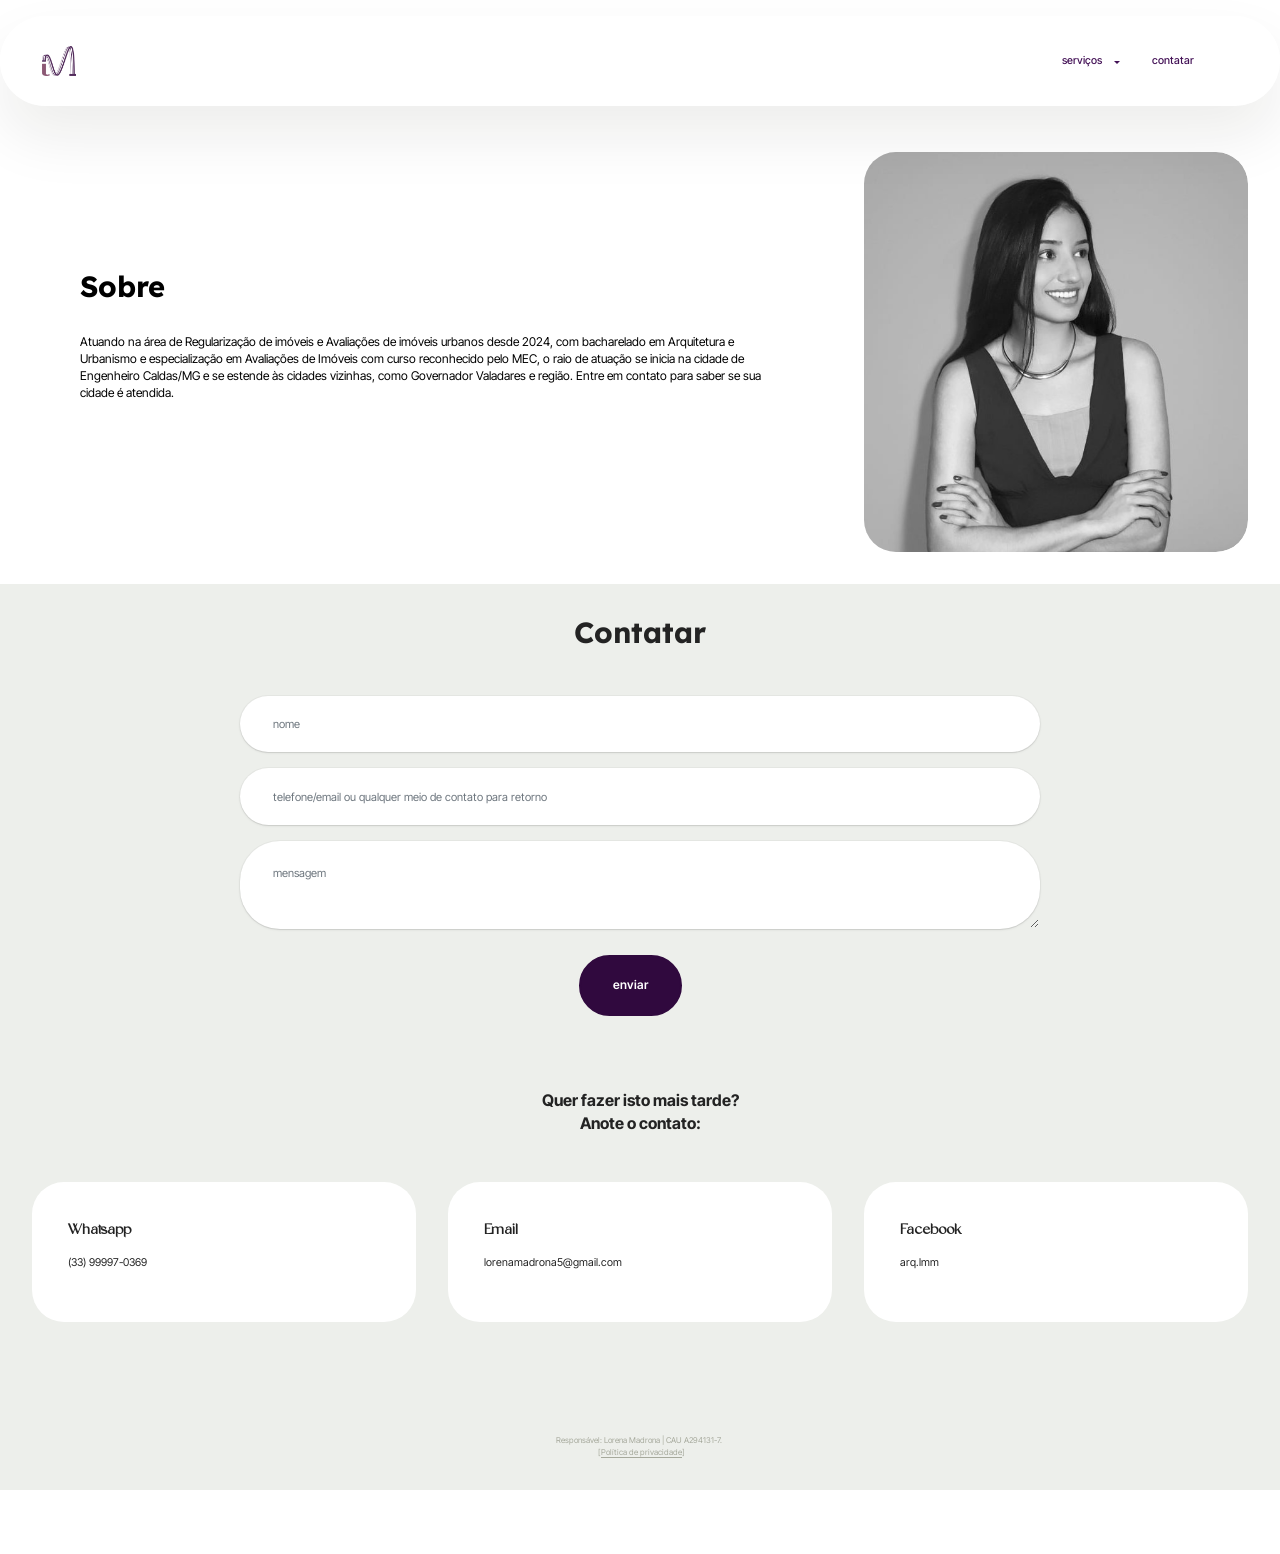
==== commit 98273757: "Add files via upload" ====
--- a/page2.html
+++ b/page2.html
@@ -21,7 +21,7 @@
   <noscript><link rel="stylesheet" href="https://fonts.googleapis.com/css?family=Lexend:100,200,300,400,500,600,700,800,900&display=swap"></noscript>
   <link rel="preload" href="https://fonts.googleapis.com/css?family=Inter+Tight:100,200,300,400,500,600,700,800,900,100i,200i,300i,400i,500i,600i,700i,800i,900i&display=swap" as="style" onload="this.onload=null;this.rel='stylesheet'">
   <noscript><link rel="stylesheet" href="https://fonts.googleapis.com/css?family=Inter+Tight:100,200,300,400,500,600,700,800,900,100i,200i,300i,400i,500i,600i,700i,800i,900i&display=swap"></noscript>
-  <link rel="preload" as="style" href="assets/mobirise/css/mbr-additional.css?v=jyK63r"><link rel="stylesheet" href="assets/mobirise/css/mbr-additional.css?v=jyK63r" type="text/css">
+  <link rel="preload" as="style" href="assets/mobirise/css/mbr-additional.css?v=mlYv64"><link rel="stylesheet" href="assets/mobirise/css/mbr-additional.css?v=mlYv64" type="text/css">
 
   
   
@@ -51,11 +51,10 @@
 				</div>
 			</button>
 			<div class="collapse navbar-collapse" id="navbarSupportedContent">
-				<ul class="navbar-nav nav-dropdown nav-right" data-app-modern-menu="true"><li class="nav-item">
-						<a class="nav-link link text-secondary text-primary display-2" href="page6.html" aria-expanded="false">contatar</a>
-					</li>
-					<li class="nav-item dropdown open">
-						<a class="nav-link link text-secondary dropdown-toggle display-2" href="index.html#features04-w" aria-expanded="true" data-toggle="dropdown-submenu" data-bs-toggle="dropdown" data-bs-auto-close="outside">serviços</a><div class="dropdown-menu" aria-labelledby="dropdown-785"><a class="text-secondary dropdown-item text-primary display-2" href="page3.html">arquitetura</a><a class="text-secondary show dropdown-item text-primary display-2" href="page4.html">avaliações</a><a class="text-secondary show dropdown-item text-primary display-2" href="page5.html">regularização</a></div>
+				<ul class="navbar-nav nav-dropdown nav-right" data-app-modern-menu="true"><li class="nav-item dropdown">
+						<a class="nav-link link text-secondary dropdown-toggle display-2" href="index.html#features04-w" aria-expanded="false" data-toggle="dropdown-submenu" data-bs-toggle="dropdown" data-bs-auto-close="outside">serviços&nbsp;&nbsp;</a><div class="dropdown-menu" aria-labelledby="dropdown-785"><a class="text-secondary dropdown-item text-primary display-2" href="page3.html">arquitetura</a><a class="text-secondary show dropdown-item text-primary display-2" href="page4.html">avaliações</a><a class="text-secondary dropdown-item text-primary show display-2" href="page5.html" aria-expanded="true">regularização cartório e prefeitura</a><a class="text-secondary dropdown-item text-primary display-2" href="page8.html">regularização receita federal</a></div>
+					</li><li class="nav-item">
+						<a class="nav-link link text-secondary text-primary display-2" href="page6.html" aria-expanded="false">contatar&nbsp; &nbsp; &nbsp; &nbsp; &nbsp; &nbsp; &nbsp; &nbsp; &nbsp; &nbsp; &nbsp; &nbsp; &nbsp; &nbsp; &nbsp;&nbsp;</a>
 					</li></ul>
 				
 				
@@ -101,7 +100,7 @@
         <div class="card-wrapper">
           <div class="row">
             <div class="col-12 col-md-12 col-lg-4 image-wrapper">
-              <img class="w-100" src="assets/images/com20photo20parede20ok-618x846.jpeg" alt="Mobirise Website Builder">
+              <img class="w-100" src="assets/images/edt20peb20220forte-618x846.jpeg" alt="Mobirise Website Builder">
             </div>
             <div class="col-12 col-lg col-md-12">
               <div class="text-wrapper align-left">
@@ -134,7 +133,7 @@
         </div>
         <div class="row justify-content-center">
             <div class="col-lg-8 mx-auto mbr-form" data-form-type="formoid">
-                <form action="https://mobirise.eu/" method="POST" class="mbr-form form-with-styler" data-form-title="Form Name"><input type="hidden" name="email" data-form-email="true" value="FAftITQ96QoRbaB26eVyz8LlZNM3iZ00yCD58VevqmSlupkPj1hthlwsezK5j20TOWNzqO0r7y4rI/V7CMMJ23NzThFGsVKkodCJKXkJkiuhnzmsn6SpSWJMIE0+AxEy">
+                <form action="https://mobirise.eu/" method="POST" class="mbr-form form-with-styler" data-form-title="Form Name"><input type="hidden" name="email" data-form-email="true" value="m4XXpbcmCHukMsyhtKL4TrccxXU1dnDNv9A+u6M60qgPumYk/NG9t1nGKs9k2tCR+O8vFm5RrD3U2Fv8YXCaVaCWm+6EOUQtRh94W9W+llrEZ1LZzMJE5M7bGEMqEiUM">
                     <div class="row">
                         <div hidden="hidden" data-form-alert="" class="alert alert-success col-12">obrigada! já retornaremos.</div>
                         <div hidden="hidden" data-form-alert-danger="" class="alert alert-danger col-12">
@@ -147,7 +146,7 @@
                         </div>
                         
                         <div class="col-12 form-group mb-3" data-for="phone">
-                            <input type="tel" name="phone" placeholder="telefone/email" data-form-field="phone" class="form-control" value="" id="phone-form02-2q">
+                            <input type="tel" name="phone" placeholder="telefone/email ou qualquer meio de contato para retorno" data-form-field="phone" class="form-control" value="" id="phone-form02-2q">
                         </div>
                         <div class="col-12 form-group mb-3" data-for="textarea">
                             <textarea name="textarea" placeholder="mensagem" data-form-field="textarea" class="form-control" id="textarea-form02-2q"></textarea>
@@ -175,15 +174,14 @@
             </div>
         </div>
         <div class="row">
-            <div class="item features-without-image col-12 col-md-6 active">
+            <div class="item features-without-image col-12 col-md-4 active">
                 <div class="item-wrapper">
                     <div class="text-wrapper">
                         <h6 class="card-title mbr-fonts-style mb-3 display-5"><strong>Whatsapp</strong></h6>
                         <p class="mbr-text mbr-fonts-style display-2">(33) 99997-0369</p>
                     </div>
                 </div>
-            </div>
-            <div class="item features-without-image col-12 col-md-6">
+            </div><div class="item features-without-image col-12 col-md-4">
                 <div class="item-wrapper">
                     <div class="text-wrapper">
                         <h6 class="card-title mbr-fonts-style mb-3 display-5">
@@ -192,7 +190,15 @@
                         <p class="mbr-text mbr-fonts-style display-2">lorenamadrona5@gmail.com</p>
                     </div>
                 </div>
-            </div>
+            </div><div class="item features-without-image col-12 col-md-4">
+                <div class="item-wrapper">
+                    <div class="text-wrapper">
+                        <h6 class="card-title mbr-fonts-style mb-3 display-5"><strong>Facebook</strong></h6>
+                        <p class="mbr-text mbr-fonts-style display-2">arq.lmm</p>
+                    </div>
+                </div>
+            </div>
+            
             
             
         </div>
@@ -212,7 +218,7 @@
             </div>
         </div>
     </div>
-</section><section class="display-7" style="padding: 0;align-items: center;justify-content: center;flex-wrap: wrap;    align-content: center;display: flex;position: relative;height: 4rem;"><a href="https://mobiri.se/4383128" style="flex: 1 1;height: 4rem;position: absolute;width: 100%;z-index: 1;"><img alt="" style="height: 4rem;" src="[data-uri]"></a><p style="margin: 0;text-align: center;" class="display-7">&#8204;</p><a style="z-index:1" href="https://mobirise.com/builder/ai-website-maker.html">Free AI Website Maker</a></section><script src="assets/bootstrap/js/bootstrap.bundle.min.js"></script>  <script src="assets/smoothscroll/smooth-scroll.js"></script>  <script src="assets/ytplayer/index.js"></script>  <script src="assets/dropdown/js/navbar-dropdown.js"></script>  <script src="assets/theme/js/script.js"></script>  <script src="assets/formoid/formoid.min.js"></script>  
+</section><section class="display-7" style="padding: 0;align-items: center;justify-content: center;flex-wrap: wrap;    align-content: center;display: flex;position: relative;height: 4rem;"><a href="https://mobiri.se/4383128" style="flex: 1 1;height: 4rem;position: absolute;width: 100%;z-index: 1;"><img alt="" style="height: 4rem;" src="[data-uri]"></a><p style="margin: 0;text-align: center;" class="display-7">&#8204;</p><a style="z-index:1" href="https://mobirise.com/offline-website-builder.html">Offline Website Maker</a></section><script src="assets/bootstrap/js/bootstrap.bundle.min.js"></script>  <script src="assets/smoothscroll/smooth-scroll.js"></script>  <script src="assets/ytplayer/index.js"></script>  <script src="assets/dropdown/js/navbar-dropdown.js"></script>  <script src="assets/theme/js/script.js"></script>  <script src="assets/formoid/formoid.min.js"></script>  
   
   
   <input name="animation" type="hidden">
--- a/assets/mobirise/css/mbr-additional.css
+++ b/assets/mobirise/css/mbr-additional.css
@@ -1516,7 +1516,7 @@
 .cid-v5H4wbvZYG {
   padding-top: 2rem;
   padding-bottom: 1rem;
-  background-color: #ffffff;
+  background-color: #edefeb;
 }
 .cid-v5H4wbvZYG .mbr-fallback-image.disabled {
   display: none;
@@ -4552,6 +4552,10 @@
 .cid-v5Lh9DduP1 .mbr-text {
   color: #000000;
 }
+.cid-v5Lh9DduP1 .mbr-text,
+.cid-v5Lh9DduP1 .mbr-section-btn {
+  text-align: justify;
+}
 .cid-vdH1MiA9dP {
   padding-top: 2rem;
   padding-bottom: 0rem;
@@ -6052,3 +6056,780 @@
   text-align: center;
   color: #a6a99c;
 }
+.cid-vkSbIJtrzz {
+  z-index: 1000;
+  width: 100%;
+  position: relative;
+}
+.cid-vkSbIJtrzz .dropdown-item:before {
+  font-family: Moririse2 !important;
+  content: "\e966";
+  display: inline-block;
+  width: 0;
+  position: absolute;
+  left: 1rem;
+  top: 0.5rem;
+  margin-right: 0.5rem;
+  line-height: 1;
+  font-size: inherit;
+  vertical-align: middle;
+  text-align: center;
+  overflow: hidden;
+  transform: scale(0, 1);
+  transition: all 0.25s ease-in-out;
+}
+@media (max-width: 767px) {
+  .cid-vkSbIJtrzz .navbar-toggler {
+    transform: scale(0.8);
+  }
+}
+.cid-vkSbIJtrzz .navbar-brand {
+  flex-shrink: 0;
+  align-items: center;
+  margin-right: 0;
+  padding: 10px 0;
+  transition: all 0.3s;
+  word-break: break-word;
+  z-index: 1;
+}
+.cid-vkSbIJtrzz .navbar-brand img {
+  max-width: 100%;
+  max-height: 100%;
+  border-radius: 0px !important;
+}
+.cid-vkSbIJtrzz .navbar-brand .navbar-caption {
+  line-height: inherit !important;
+}
+.cid-vkSbIJtrzz .navbar-brand .navbar-logo a {
+  outline: none;
+}
+.cid-vkSbIJtrzz .navbar-nav {
+  margin: auto;
+  margin-left: 0;
+  margin-left: auto;
+  margin-right: 0;
+}
+.cid-vkSbIJtrzz .navbar-nav .nav-item {
+  padding: 0 !important;
+  transition: .3s all !important;
+}
+.cid-vkSbIJtrzz .navbar-nav .nav-item .nav-link {
+  padding: 16px !important;
+  margin: 0 !important;
+  border-radius: 1rem !important;
+  transition: .3s all !important;
+}
+.cid-vkSbIJtrzz .navbar-nav .nav-item .nav-link:hover {
+  background-color: rgba(27, 31, 10, 0.06);
+}
+.cid-vkSbIJtrzz .navbar-nav .open .nav-link::after {
+  transform: rotate(180deg);
+}
+@media (min-width: 992px) {
+  .cid-vkSbIJtrzz .navbar-nav .open .nav-link::before {
+    content: "";
+    width: 100%;
+    height: 20px;
+    top: 100%;
+    background: transparent;
+    position: absolute;
+  }
+}
+.cid-vkSbIJtrzz .navbar-nav .dropdown-item {
+  padding: 12px !important;
+  border-radius: 0.5rem !important;
+  margin: 0 8px !important;
+  transition: .3s all !important;
+}
+.cid-vkSbIJtrzz .navbar-nav .dropdown-item:hover {
+  background-color: rgba(27, 31, 10, 0.06);
+}
+@media (min-width: 992px) {
+  .cid-vkSbIJtrzz .navbar-nav {
+    padding-left: 1.5rem;
+  }
+}
+.cid-vkSbIJtrzz .nav-link {
+  width: fit-content;
+  position: relative;
+}
+.cid-vkSbIJtrzz .navbar-logo {
+  padding-left: 2rem;
+  margin: 0 !important;
+}
+@media (max-width: 767px) {
+  .cid-vkSbIJtrzz .navbar-logo {
+    padding-left: 1rem;
+  }
+}
+.cid-vkSbIJtrzz .navbar-caption {
+  padding-left: 1rem;
+  padding-right: .5rem;
+}
+@media (max-width: 767px) {
+  .cid-vkSbIJtrzz .nav-dropdown {
+    padding-bottom: 0.5rem;
+  }
+}
+.cid-vkSbIJtrzz .nav-dropdown .link.dropdown-toggle::after {
+  margin-left: 0.5rem;
+  margin-top: 0.2rem;
+  transition: .3s all;
+}
+.cid-vkSbIJtrzz .container {
+  display: flex;
+  height: 90px;
+  padding: 0.5rem 0.6rem;
+  flex-wrap: nowrap;
+  background: rgba(255, 255, 255, 0.5) !important;
+  left: 0;
+  right: 0;
+  -webkit-box-pack: justify;
+  -ms-flex-pack: justify;
+  justify-content: flex-end;
+  -webkit-box-align: center;
+  -webkit-align-items: center;
+  -ms-flex-align: center;
+  align-items: center;
+  border-radius: 100vw;
+  margin-top: 1rem;
+  background-color: #ffffff;
+  box-shadow: 0 30px 60px 0 rgba(27, 31, 10, 0.08);
+}
+@media (max-width: 992px) {
+  .cid-vkSbIJtrzz .container {
+    padding-right: 2rem;
+  }
+}
+@media (max-width: 767px) {
+  .cid-vkSbIJtrzz .container {
+    width: 95%;
+    height: 56px !important;
+    padding-right: 1rem;
+    margin-top: 0rem;
+  }
+}
+.cid-vkSbIJtrzz .iconfont-wrapper {
+  color: #000000 !important;
+  font-size: 1.5rem;
+  padding-right: 0.5rem;
+}
+.cid-vkSbIJtrzz .dropdown-menu {
+  flex-wrap: wrap;
+  flex-direction: column;
+  max-width: 100%;
+  padding: 12px 4px !important;
+  border-radius: 1.5rem;
+  transition: .3s all !important;
+  min-width: auto;
+  background: #ffffff;
+  background: rgba(255, 255, 255, 0.5) !important;
+}
+.cid-vkSbIJtrzz .nav-item:focus,
+.cid-vkSbIJtrzz .nav-link:focus {
+  outline: none;
+}
+.cid-vkSbIJtrzz .dropdown .dropdown-menu .dropdown-item {
+  width: auto;
+  transition: all 0.25s ease-in-out;
+}
+.cid-vkSbIJtrzz .dropdown .dropdown-menu .dropdown-item::after {
+  right: 0.5rem;
+}
+.cid-vkSbIJtrzz .dropdown .dropdown-menu .dropdown-item .mbr-iconfont {
+  margin-right: 0.5rem;
+  vertical-align: sub;
+}
+.cid-vkSbIJtrzz .dropdown .dropdown-menu .dropdown-item .mbr-iconfont:before {
+  display: inline-block;
+  transform: scale(1, 1);
+  transition: all 0.25s ease-in-out;
+}
+.cid-vkSbIJtrzz .collapsed .dropdown-menu .dropdown-item:before {
+  display: none;
+}
+.cid-vkSbIJtrzz .collapsed .dropdown .dropdown-menu .dropdown-item {
+  padding: 0.235em 1.5em 0.235em 1.5em !important;
+  transition: none;
+  margin: 0 !important;
+}
+.cid-vkSbIJtrzz .navbar {
+  min-height: 90px;
+  transition: all 0.3s;
+  border-bottom: 1px solid transparent;
+  background: transparent !important;
+  padding: 0 !important;
+  border: none !important;
+  box-shadow: none !important;
+  border-radius: 0 !important;
+}
+.cid-vkSbIJtrzz .navbar.opened {
+  transition: all 0.3s;
+}
+.cid-vkSbIJtrzz .navbar .dropdown-item {
+  padding: 0.5rem 1.8rem;
+}
+.cid-vkSbIJtrzz .navbar .navbar-logo img {
+  width: auto;
+}
+.cid-vkSbIJtrzz .navbar .navbar-collapse {
+  z-index: 1;
+  justify-content: flex-end;
+}
+.cid-vkSbIJtrzz .navbar.collapsed {
+  justify-content: center;
+}
+.cid-vkSbIJtrzz .navbar.collapsed .nav-item .nav-link::before {
+  display: none;
+}
+.cid-vkSbIJtrzz .navbar.collapsed.opened .dropdown-menu {
+  top: 0;
+}
+@media (min-width: 992px) {
+  .cid-vkSbIJtrzz .navbar.collapsed.opened:not(.navbar-short) .navbar-collapse {
+    max-height: calc(98.5vh - 1.9rem);
+  }
+}
+.cid-vkSbIJtrzz .navbar.collapsed .dropdown-menu .dropdown-submenu {
+  left: 0 !important;
+}
+.cid-vkSbIJtrzz .navbar.collapsed .dropdown-menu .dropdown-item:after {
+  right: auto;
+}
+.cid-vkSbIJtrzz .navbar.collapsed .dropdown-menu .dropdown-toggle[data-toggle="dropdown-submenu"]:after {
+  margin-left: 0.5rem;
+  margin-top: 0.2rem;
+  border-top: 0.35em solid;
+  border-right: 0.35em solid transparent;
+  border-left: 0.35em solid transparent;
+  border-bottom: 0;
+  top: 41%;
+}
+.cid-vkSbIJtrzz .navbar.collapsed ul.navbar-nav li {
+  margin: auto;
+}
+.cid-vkSbIJtrzz .navbar.collapsed .dropdown-menu .dropdown-item {
+  padding: 0.25rem 1.5rem;
+  text-align: center;
+}
+.cid-vkSbIJtrzz .navbar.collapsed .icons-menu {
+  padding-left: 0;
+  padding-right: 0;
+  padding-top: 0.5rem;
+  padding-bottom: 0.5rem;
+}
+@media (max-width: 767px) {
+  .cid-vkSbIJtrzz .navbar {
+    min-height: 72px;
+  }
+  .cid-vkSbIJtrzz .navbar .navbar-logo img {
+    height: 2rem !important;
+  }
+}
+@media (max-width: 991px) {
+  .cid-vkSbIJtrzz .navbar .nav-item .nav-link::before {
+    display: none;
+  }
+  .cid-vkSbIJtrzz .navbar.opened .dropdown-menu {
+    top: 0;
+  }
+  .cid-vkSbIJtrzz .navbar .dropdown-menu .dropdown-submenu {
+    left: 0 !important;
+  }
+  .cid-vkSbIJtrzz .navbar .dropdown-menu .dropdown-item:after {
+    right: auto;
+  }
+  .cid-vkSbIJtrzz .navbar .dropdown-menu .dropdown-toggle[data-toggle="dropdown-submenu"]:after {
+    margin-left: 0.5rem;
+    margin-top: 0.2rem;
+    border-top: 0.35em solid;
+    border-right: 0.35em solid transparent;
+    border-left: 0.35em solid transparent;
+    border-bottom: 0;
+    top: 40%;
+  }
+  .cid-vkSbIJtrzz .navbar .dropdown-menu .dropdown-item {
+    padding: 0.25rem 1.5rem !important;
+    text-align: center;
+  }
+  .cid-vkSbIJtrzz .navbar .navbar-brand {
+    flex-shrink: initial;
+    flex-basis: auto;
+    word-break: break-word;
+    padding-right: 10px;
+  }
+  .cid-vkSbIJtrzz .navbar .navbar-toggler {
+    flex-basis: auto;
+  }
+  .cid-vkSbIJtrzz .navbar .icons-menu {
+    padding-left: 0;
+    padding-top: 0.5rem;
+    padding-bottom: 0.5rem;
+  }
+}
+.cid-vkSbIJtrzz .navbar.navbar-short .navbar-logo img {
+  height: 2rem;
+}
+.cid-vkSbIJtrzz .dropdown-item.active,
+.cid-vkSbIJtrzz .dropdown-item:active {
+  background-color: transparent;
+}
+.cid-vkSbIJtrzz .navbar-expand-lg .navbar-nav .nav-link {
+  padding: 0;
+}
+.cid-vkSbIJtrzz .nav-dropdown .link.dropdown-toggle {
+  margin-right: 1.667em;
+}
+.cid-vkSbIJtrzz .nav-dropdown .link.dropdown-toggle[aria-expanded="true"] {
+  margin-right: 0;
+  padding: 0.667em 1.667em;
+}
+.cid-vkSbIJtrzz .navbar.navbar-expand-lg .dropdown .dropdown-menu {
+  background: #ffffff;
+}
+.cid-vkSbIJtrzz .navbar.navbar-expand-lg .dropdown .dropdown-menu .dropdown-submenu {
+  margin: 0;
+  left: 105%;
+  transform: none;
+  top: -12px;
+}
+.cid-vkSbIJtrzz .navbar .dropdown.open > .dropdown-menu {
+  display: flex;
+}
+.cid-vkSbIJtrzz ul.navbar-nav {
+  flex-wrap: wrap;
+}
+.cid-vkSbIJtrzz .navbar-buttons {
+  text-align: center;
+  min-width: 140px;
+}
+@media (max-width: 992px) {
+  .cid-vkSbIJtrzz .navbar-buttons {
+    text-align: left;
+  }
+}
+.cid-vkSbIJtrzz button.navbar-toggler {
+  outline: none;
+  width: 31px;
+  height: 20px;
+  cursor: pointer;
+  transition: all 0.2s;
+  position: relative;
+  align-self: center;
+}
+.cid-vkSbIJtrzz button.navbar-toggler .hamburger span {
+  position: absolute;
+  right: 0;
+  width: 30px;
+  height: 2px;
+  border-right: 5px;
+  background-color: #000000;
+}
+.cid-vkSbIJtrzz button.navbar-toggler .hamburger span:nth-child(1) {
+  top: 0;
+  transition: all 0.2s;
+}
+.cid-vkSbIJtrzz button.navbar-toggler .hamburger span:nth-child(2) {
+  top: 8px;
+  transition: all 0.15s;
+}
+.cid-vkSbIJtrzz button.navbar-toggler .hamburger span:nth-child(3) {
+  top: 8px;
+  transition: all 0.15s;
+}
+.cid-vkSbIJtrzz button.navbar-toggler .hamburger span:nth-child(4) {
+  top: 16px;
+  transition: all 0.2s;
+}
+.cid-vkSbIJtrzz nav.opened .hamburger span:nth-child(1) {
+  top: 8px;
+  width: 0;
+  opacity: 0;
+  right: 50%;
+  transition: all 0.2s;
+}
+.cid-vkSbIJtrzz nav.opened .hamburger span:nth-child(2) {
+  transform: rotate(45deg);
+  transition: all 0.25s;
+}
+.cid-vkSbIJtrzz nav.opened .hamburger span:nth-child(3) {
+  transform: rotate(-45deg);
+  transition: all 0.25s;
+}
+.cid-vkSbIJtrzz nav.opened .hamburger span:nth-child(4) {
+  top: 8px;
+  width: 0;
+  opacity: 0;
+  right: 50%;
+  transition: all 0.2s;
+}
+.cid-vkSbIJtrzz .navbar-dropdown {
+  padding: 0 1rem;
+}
+.cid-vkSbIJtrzz a.nav-link {
+  display: flex;
+  align-items: center;
+  justify-content: center;
+}
+.cid-vkSbIJtrzz .icons-menu {
+  flex-wrap: nowrap;
+  display: flex;
+  justify-content: center;
+  padding-left: 1rem;
+  padding-right: 1rem;
+  padding-top: 0.3rem;
+  text-align: center;
+}
+@media (max-width: 992px) {
+  .cid-vkSbIJtrzz .icons-menu {
+    justify-content: flex-start;
+    margin-bottom: .5rem;
+  }
+}
+@media screen and (-ms-high-contrast: active), (-ms-high-contrast: none) {
+  .cid-vkSbIJtrzz .navbar {
+    height: 70px;
+  }
+  .cid-vkSbIJtrzz .navbar.opened {
+    height: auto;
+  }
+  .cid-vkSbIJtrzz .nav-item .nav-link:hover::before {
+    width: 175%;
+    max-width: calc(100% + 2rem);
+    left: -1rem;
+  }
+}
+.cid-vkSbIJtrzz .navbar .dropdown > .dropdown-menu {
+  display: none;
+  width: max-content;
+  max-width: 500px !important;
+  transform: translateX(-50%);
+  top: calc(100% + 20px);
+  left: 50%;
+}
+.cid-vkSbIJtrzz .navbar .dropdown > .dropdown-menu .dropdown-item {
+  line-height: 1 !important;
+}
+.cid-vkSbIJtrzz .navbar .dropdown > .dropdown-menu .dropdown .dropdown-item {
+  align-items: center;
+  display: flex;
+  height: max-content !important;
+  min-height: max-content !important;
+}
+.cid-vkSbIJtrzz .navbar .dropdown > .dropdown-menu .dropdown .dropdown-item::after {
+  display: inline-block;
+  position: static;
+  margin-left: 0.5rem;
+  margin-top: 0;
+  margin-right: 0;
+  margin-bottom: 0;
+  transition: .3s all;
+  transform: rotate(-90deg);
+}
+.cid-vkSbIJtrzz .navbar .dropdown > .dropdown-menu .dropdown.open .dropdown-item::after {
+  transform: rotate(0deg);
+}
+.cid-vkSbIJtrzz .mbr-section-btn {
+  margin: -0.6rem -0.6rem;
+}
+.cid-vkSbIJtrzz .navbar-toggler {
+  margin-left: 12px;
+  margin-right: 8px;
+  order: 1000;
+}
+@media (max-width: 991px) {
+  .cid-vkSbIJtrzz .navbar-brand {
+    margin-right: auto;
+  }
+  .cid-vkSbIJtrzz .navbar-collapse {
+    z-index: -1 !important;
+    position: absolute;
+    top: 110%;
+    left: 0;
+    width: 100%;
+    padding: 1rem;
+    border-radius: 1.5rem;
+    background: #ffffff;
+    opacity: 1;
+    border-color: rgba(255, 255, 255, 0.5) !important;
+    background: rgba(255, 255, 255, 0.5) !important;
+    backdrop-filter: blur(8px);
+  }
+  .cid-vkSbIJtrzz .navbar-nav .nav-item .nav-link::after {
+    margin-left: 10px;
+  }
+  .cid-vkSbIJtrzz .navbar-nav .dropdown-item:hover {
+    background-color: rgba(27, 31, 10, 0.06);
+  }
+  .cid-vkSbIJtrzz .navbar .dropdown > .dropdown-menu {
+    max-width: 100% !important;
+    transform: translateX(0);
+    top: 10px;
+    left: 0;
+    padding: 8px !important;
+    border-radius: 1rem;
+    background-color: rgba(27, 31, 10, 0.04) !important;
+  }
+  .cid-vkSbIJtrzz .navbar .dropdown > .dropdown-menu .dropdown-item {
+    padding: 8px !important;
+    line-height: 1 !important;
+    margin-bottom: 4px !important;
+  }
+  .cid-vkSbIJtrzz .navbar .dropdown > .dropdown-menu .dropdown .dropdown-item {
+    align-items: center;
+    display: flex;
+    height: max-content !important;
+    min-height: max-content !important;
+  }
+  .cid-vkSbIJtrzz .navbar .dropdown > .dropdown-menu .dropdown .dropdown-item::after {
+    display: inline-block;
+    position: static;
+    margin-left: 0.5rem;
+    margin-top: 0;
+    margin-right: 0;
+    margin-bottom: 0;
+    transition: .3s all;
+    transform: rotate(0deg);
+  }
+  .cid-vkSbIJtrzz .navbar .dropdown > .dropdown-menu .dropdown.open .dropdown-item::after {
+    transform: rotate(180deg);
+  }
+  .cid-vkSbIJtrzz .navbar .dropdown > .dropdown-menu .dropdown-submenu {
+    position: static;
+    width: 100%;
+    max-width: 100% !important;
+    transform: translateX(0) !important;
+    top: 0;
+    left: 0;
+    padding: 8px !important;
+    border-radius: 1rem;
+    background-color: rgba(27, 31, 10, 0.04) !important;
+  }
+  .cid-vkSbIJtrzz .navbar .dropdown.open > .dropdown-menu {
+    display: flex !important;
+    flex-direction: column;
+    align-items: flex-start;
+  }
+}
+@media (max-width: 575px) {
+  .cid-vkSbIJtrzz .navbar-collapse {
+    padding: 1rem;
+  }
+}
+.cid-vkSbIJWOMC {
+  padding-top: 0rem;
+  padding-bottom: 0rem;
+  background-color: #ffffff;
+}
+.cid-vkSbIJWOMC .mbr-fallback-image.disabled {
+  display: none;
+}
+.cid-vkSbIJWOMC .mbr-fallback-image {
+  display: block;
+  background-size: cover;
+  background-position: center center;
+  width: 100%;
+  height: 100%;
+  position: absolute;
+  top: 0;
+}
+.cid-vkSbIJWOMC .item-mb {
+  margin-bottom: 2rem;
+}
+@media (max-width: 767px) {
+  .cid-vkSbIJWOMC .item-mb {
+    margin-bottom: 1rem;
+  }
+}
+.cid-vkSbIJWOMC .item-wrapper {
+  background: #ffffff;
+  padding: 2.25rem;
+  height: 100%;
+  display: flex;
+  flex-direction: column;
+}
+@media (min-width: 992px) and (max-width: 1200px) {
+  .cid-vkSbIJWOMC .item-wrapper {
+    padding: 2rem 1.5rem;
+    margin-bottom: 0rem;
+  }
+}
+@media (max-width: 767px) {
+  .cid-vkSbIJWOMC .item-wrapper {
+    padding: 2rem 1.5rem;
+    margin-bottom: 1rem;
+  }
+}
+.cid-vkSbIJWOMC .mbr-iconfont {
+  display: inline-flex;
+  font-size: 3rem;
+  color: #ffffff;
+  margin-bottom: 1rem;
+  width: 80px;
+  justify-content: center;
+  align-items: center;
+  background: #ffffff;
+  height: 80px;
+  border-radius: 50%;
+}
+.cid-vkSbIJWOMC .mbr-section-title {
+  color: #9fe870;
+}
+.cid-vkSbIJWOMC .mbr-section-subtitle {
+  color: #ffffff;
+}
+.cid-vkSbIJWOMC .card-box {
+  display: flex;
+  flex-direction: column;
+  height: 100%;
+}
+.cid-vkSbIJWOMC .card-box .item-footer {
+  margin-top: auto;
+}
+.cid-vkSbIJWOMC .content-head {
+  max-width: 800px;
+}
+.cid-vkSbIKhSIO {
+  padding-top: 0rem;
+  padding-bottom: 0rem;
+  background-color: #ffffff;
+}
+.cid-vkSbIKhSIO .mbr-fallback-image.disabled {
+  display: none;
+}
+.cid-vkSbIKhSIO .mbr-fallback-image {
+  display: block;
+  background-size: cover;
+  background-position: center center;
+  width: 100%;
+  height: 100%;
+  position: absolute;
+  top: 0;
+}
+.cid-vkSbIKhSIO .card-wrapper {
+  overflow: hidden;
+  background: #ffffff;
+}
+.cid-vkSbIKhSIO .text-wrapper {
+  padding: 4rem 3rem;
+}
+@media (min-width: 768px) and (max-width: 991px) {
+  .cid-vkSbIKhSIO .text-wrapper {
+    padding: 2.25rem;
+  }
+}
+@media (max-width: 767px) {
+  .cid-vkSbIKhSIO .text-wrapper {
+    padding: 1.5rem;
+  }
+}
+.cid-vkSbIKhSIO .row {
+  align-items: center;
+  margin-right: -1rem;
+  margin-left: -1rem;
+}
+.cid-vkSbIKhSIO .row {
+  flex-direction: row-reverse;
+}
+.cid-vkSbIKhSIO .image-wrapper {
+  padding: 0 1rem;
+}
+.cid-vkSbIKhSIO img,
+.cid-vkSbIKhSIO .image-wrapper {
+  height: 400px;
+  object-fit: cover;
+}
+@media (max-width: 767px) {
+  .cid-vkSbIKhSIO img,
+  .cid-vkSbIKhSIO .image-wrapper {
+    max-height: 350px;
+  }
+}
+.cid-vkSbIKhSIO .mbr-section-title {
+  color: #000000;
+}
+.cid-vkSbIKhSIO .mbr-text {
+  color: #000000;
+}
+.cid-vkSbIKA354 {
+  padding-top: 2rem;
+  padding-bottom: 0rem;
+  background-color: #edefeb;
+}
+.cid-vkSbIKA354 .mbr-overlay {
+  background-color: #ffffff;
+  opacity: 0.4;
+}
+.cid-vkSbIKA354 form .mbr-section-btn {
+  text-align: center;
+  width: 100%;
+}
+.cid-vkSbIKA354 form .mbr-section-btn .btn {
+  display: inline-flex;
+}
+@media (max-width: 991px) {
+  .cid-vkSbIKA354 form .mbr-section-btn .btn {
+    width: 100%;
+  }
+}
+.cid-vkSbIKA354 .content-head {
+  max-width: 800px;
+}
+.cid-vkSbIKRG9k {
+  padding-top: 3rem;
+  padding-bottom: 0rem;
+  background-color: #edefeb;
+}
+.cid-vkSbIKRG9k .mbr-fallback-image.disabled {
+  display: none;
+}
+.cid-vkSbIKRG9k .mbr-fallback-image {
+  display: block;
+  background-size: cover;
+  background-position: center center;
+  width: 100%;
+  height: 100%;
+  position: absolute;
+  top: 0;
+}
+.cid-vkSbIKRG9k .row {
+  justify-content: center;
+}
+.cid-vkSbIKRG9k .item {
+  margin-bottom: 2rem;
+}
+@media (max-width: 767px) {
+  .cid-vkSbIKRG9k .item {
+    margin-bottom: 1rem;
+  }
+}
+.cid-vkSbIKRG9k .item .item-wrapper {
+  display: flex;
+  flex-direction: column;
+  height: 100%;
+  background: #ffffff;
+  padding: 2.25rem;
+}
+@media (min-width: 992px) and (max-width: 1200px) {
+  .cid-vkSbIKRG9k .item .item-wrapper {
+    padding: 2rem 1.5rem;
+  }
+}
+@media (max-width: 767px) {
+  .cid-vkSbIKRG9k .item .item-wrapper {
+    padding: 2rem 1.5rem;
+  }
+}
+.cid-vkSbIKRG9k .content-head {
+  max-width: 800px;
+}
+.cid-vkSbILbU9l {
+  padding-top: 2rem;
+  padding-bottom: 2rem;
+  background-color: #edefeb;
+  overflow: hidden;
+}
+.cid-vkSbILbU9l .media-container-row .mbr-text {
+  text-align: center;
+  color: #a6a99c;
+}
--- a/assets/mobirise/css/mbr-additional.css
+++ b/assets/mobirise/css/mbr-additional.css
@@ -1516,7 +1516,7 @@
 .cid-v5H4wbvZYG {
   padding-top: 2rem;
   padding-bottom: 1rem;
-  background-color: #ffffff;
+  background-color: #edefeb;
 }
 .cid-v5H4wbvZYG .mbr-fallback-image.disabled {
   display: none;
@@ -4552,6 +4552,10 @@
 .cid-v5Lh9DduP1 .mbr-text {
   color: #000000;
 }
+.cid-v5Lh9DduP1 .mbr-text,
+.cid-v5Lh9DduP1 .mbr-section-btn {
+  text-align: justify;
+}
 .cid-vdH1MiA9dP {
   padding-top: 2rem;
   padding-bottom: 0rem;
@@ -6052,3 +6056,780 @@
   text-align: center;
   color: #a6a99c;
 }
+.cid-vkSbIJtrzz {
+  z-index: 1000;
+  width: 100%;
+  position: relative;
+}
+.cid-vkSbIJtrzz .dropdown-item:before {
+  font-family: Moririse2 !important;
+  content: "\e966";
+  display: inline-block;
+  width: 0;
+  position: absolute;
+  left: 1rem;
+  top: 0.5rem;
+  margin-right: 0.5rem;
+  line-height: 1;
+  font-size: inherit;
+  vertical-align: middle;
+  text-align: center;
+  overflow: hidden;
+  transform: scale(0, 1);
+  transition: all 0.25s ease-in-out;
+}
+@media (max-width: 767px) {
+  .cid-vkSbIJtrzz .navbar-toggler {
+    transform: scale(0.8);
+  }
+}
+.cid-vkSbIJtrzz .navbar-brand {
+  flex-shrink: 0;
+  align-items: center;
+  margin-right: 0;
+  padding: 10px 0;
+  transition: all 0.3s;
+  word-break: break-word;
+  z-index: 1;
+}
+.cid-vkSbIJtrzz .navbar-brand img {
+  max-width: 100%;
+  max-height: 100%;
+  border-radius: 0px !important;
+}
+.cid-vkSbIJtrzz .navbar-brand .navbar-caption {
+  line-height: inherit !important;
+}
+.cid-vkSbIJtrzz .navbar-brand .navbar-logo a {
+  outline: none;
+}
+.cid-vkSbIJtrzz .navbar-nav {
+  margin: auto;
+  margin-left: 0;
+  margin-left: auto;
+  margin-right: 0;
+}
+.cid-vkSbIJtrzz .navbar-nav .nav-item {
+  padding: 0 !important;
+  transition: .3s all !important;
+}
+.cid-vkSbIJtrzz .navbar-nav .nav-item .nav-link {
+  padding: 16px !important;
+  margin: 0 !important;
+  border-radius: 1rem !important;
+  transition: .3s all !important;
+}
+.cid-vkSbIJtrzz .navbar-nav .nav-item .nav-link:hover {
+  background-color: rgba(27, 31, 10, 0.06);
+}
+.cid-vkSbIJtrzz .navbar-nav .open .nav-link::after {
+  transform: rotate(180deg);
+}
+@media (min-width: 992px) {
+  .cid-vkSbIJtrzz .navbar-nav .open .nav-link::before {
+    content: "";
+    width: 100%;
+    height: 20px;
+    top: 100%;
+    background: transparent;
+    position: absolute;
+  }
+}
+.cid-vkSbIJtrzz .navbar-nav .dropdown-item {
+  padding: 12px !important;
+  border-radius: 0.5rem !important;
+  margin: 0 8px !important;
+  transition: .3s all !important;
+}
+.cid-vkSbIJtrzz .navbar-nav .dropdown-item:hover {
+  background-color: rgba(27, 31, 10, 0.06);
+}
+@media (min-width: 992px) {
+  .cid-vkSbIJtrzz .navbar-nav {
+    padding-left: 1.5rem;
+  }
+}
+.cid-vkSbIJtrzz .nav-link {
+  width: fit-content;
+  position: relative;
+}
+.cid-vkSbIJtrzz .navbar-logo {
+  padding-left: 2rem;
+  margin: 0 !important;
+}
+@media (max-width: 767px) {
+  .cid-vkSbIJtrzz .navbar-logo {
+    padding-left: 1rem;
+  }
+}
+.cid-vkSbIJtrzz .navbar-caption {
+  padding-left: 1rem;
+  padding-right: .5rem;
+}
+@media (max-width: 767px) {
+  .cid-vkSbIJtrzz .nav-dropdown {
+    padding-bottom: 0.5rem;
+  }
+}
+.cid-vkSbIJtrzz .nav-dropdown .link.dropdown-toggle::after {
+  margin-left: 0.5rem;
+  margin-top: 0.2rem;
+  transition: .3s all;
+}
+.cid-vkSbIJtrzz .container {
+  display: flex;
+  height: 90px;
+  padding: 0.5rem 0.6rem;
+  flex-wrap: nowrap;
+  background: rgba(255, 255, 255, 0.5) !important;
+  left: 0;
+  right: 0;
+  -webkit-box-pack: justify;
+  -ms-flex-pack: justify;
+  justify-content: flex-end;
+  -webkit-box-align: center;
+  -webkit-align-items: center;
+  -ms-flex-align: center;
+  align-items: center;
+  border-radius: 100vw;
+  margin-top: 1rem;
+  background-color: #ffffff;
+  box-shadow: 0 30px 60px 0 rgba(27, 31, 10, 0.08);
+}
+@media (max-width: 992px) {
+  .cid-vkSbIJtrzz .container {
+    padding-right: 2rem;
+  }
+}
+@media (max-width: 767px) {
+  .cid-vkSbIJtrzz .container {
+    width: 95%;
+    height: 56px !important;
+    padding-right: 1rem;
+    margin-top: 0rem;
+  }
+}
+.cid-vkSbIJtrzz .iconfont-wrapper {
+  color: #000000 !important;
+  font-size: 1.5rem;
+  padding-right: 0.5rem;
+}
+.cid-vkSbIJtrzz .dropdown-menu {
+  flex-wrap: wrap;
+  flex-direction: column;
+  max-width: 100%;
+  padding: 12px 4px !important;
+  border-radius: 1.5rem;
+  transition: .3s all !important;
+  min-width: auto;
+  background: #ffffff;
+  background: rgba(255, 255, 255, 0.5) !important;
+}
+.cid-vkSbIJtrzz .nav-item:focus,
+.cid-vkSbIJtrzz .nav-link:focus {
+  outline: none;
+}
+.cid-vkSbIJtrzz .dropdown .dropdown-menu .dropdown-item {
+  width: auto;
+  transition: all 0.25s ease-in-out;
+}
+.cid-vkSbIJtrzz .dropdown .dropdown-menu .dropdown-item::after {
+  right: 0.5rem;
+}
+.cid-vkSbIJtrzz .dropdown .dropdown-menu .dropdown-item .mbr-iconfont {
+  margin-right: 0.5rem;
+  vertical-align: sub;
+}
+.cid-vkSbIJtrzz .dropdown .dropdown-menu .dropdown-item .mbr-iconfont:before {
+  display: inline-block;
+  transform: scale(1, 1);
+  transition: all 0.25s ease-in-out;
+}
+.cid-vkSbIJtrzz .collapsed .dropdown-menu .dropdown-item:before {
+  display: none;
+}
+.cid-vkSbIJtrzz .collapsed .dropdown .dropdown-menu .dropdown-item {
+  padding: 0.235em 1.5em 0.235em 1.5em !important;
+  transition: none;
+  margin: 0 !important;
+}
+.cid-vkSbIJtrzz .navbar {
+  min-height: 90px;
+  transition: all 0.3s;
+  border-bottom: 1px solid transparent;
+  background: transparent !important;
+  padding: 0 !important;
+  border: none !important;
+  box-shadow: none !important;
+  border-radius: 0 !important;
+}
+.cid-vkSbIJtrzz .navbar.opened {
+  transition: all 0.3s;
+}
+.cid-vkSbIJtrzz .navbar .dropdown-item {
+  padding: 0.5rem 1.8rem;
+}
+.cid-vkSbIJtrzz .navbar .navbar-logo img {
+  width: auto;
+}
+.cid-vkSbIJtrzz .navbar .navbar-collapse {
+  z-index: 1;
+  justify-content: flex-end;
+}
+.cid-vkSbIJtrzz .navbar.collapsed {
+  justify-content: center;
+}
+.cid-vkSbIJtrzz .navbar.collapsed .nav-item .nav-link::before {
+  display: none;
+}
+.cid-vkSbIJtrzz .navbar.collapsed.opened .dropdown-menu {
+  top: 0;
+}
+@media (min-width: 992px) {
+  .cid-vkSbIJtrzz .navbar.collapsed.opened:not(.navbar-short) .navbar-collapse {
+    max-height: calc(98.5vh - 1.9rem);
+  }
+}
+.cid-vkSbIJtrzz .navbar.collapsed .dropdown-menu .dropdown-submenu {
+  left: 0 !important;
+}
+.cid-vkSbIJtrzz .navbar.collapsed .dropdown-menu .dropdown-item:after {
+  right: auto;
+}
+.cid-vkSbIJtrzz .navbar.collapsed .dropdown-menu .dropdown-toggle[data-toggle="dropdown-submenu"]:after {
+  margin-left: 0.5rem;
+  margin-top: 0.2rem;
+  border-top: 0.35em solid;
+  border-right: 0.35em solid transparent;
+  border-left: 0.35em solid transparent;
+  border-bottom: 0;
+  top: 41%;
+}
+.cid-vkSbIJtrzz .navbar.collapsed ul.navbar-nav li {
+  margin: auto;
+}
+.cid-vkSbIJtrzz .navbar.collapsed .dropdown-menu .dropdown-item {
+  padding: 0.25rem 1.5rem;
+  text-align: center;
+}
+.cid-vkSbIJtrzz .navbar.collapsed .icons-menu {
+  padding-left: 0;
+  padding-right: 0;
+  padding-top: 0.5rem;
+  padding-bottom: 0.5rem;
+}
+@media (max-width: 767px) {
+  .cid-vkSbIJtrzz .navbar {
+    min-height: 72px;
+  }
+  .cid-vkSbIJtrzz .navbar .navbar-logo img {
+    height: 2rem !important;
+  }
+}
+@media (max-width: 991px) {
+  .cid-vkSbIJtrzz .navbar .nav-item .nav-link::before {
+    display: none;
+  }
+  .cid-vkSbIJtrzz .navbar.opened .dropdown-menu {
+    top: 0;
+  }
+  .cid-vkSbIJtrzz .navbar .dropdown-menu .dropdown-submenu {
+    left: 0 !important;
+  }
+  .cid-vkSbIJtrzz .navbar .dropdown-menu .dropdown-item:after {
+    right: auto;
+  }
+  .cid-vkSbIJtrzz .navbar .dropdown-menu .dropdown-toggle[data-toggle="dropdown-submenu"]:after {
+    margin-left: 0.5rem;
+    margin-top: 0.2rem;
+    border-top: 0.35em solid;
+    border-right: 0.35em solid transparent;
+    border-left: 0.35em solid transparent;
+    border-bottom: 0;
+    top: 40%;
+  }
+  .cid-vkSbIJtrzz .navbar .dropdown-menu .dropdown-item {
+    padding: 0.25rem 1.5rem !important;
+    text-align: center;
+  }
+  .cid-vkSbIJtrzz .navbar .navbar-brand {
+    flex-shrink: initial;
+    flex-basis: auto;
+    word-break: break-word;
+    padding-right: 10px;
+  }
+  .cid-vkSbIJtrzz .navbar .navbar-toggler {
+    flex-basis: auto;
+  }
+  .cid-vkSbIJtrzz .navbar .icons-menu {
+    padding-left: 0;
+    padding-top: 0.5rem;
+    padding-bottom: 0.5rem;
+  }
+}
+.cid-vkSbIJtrzz .navbar.navbar-short .navbar-logo img {
+  height: 2rem;
+}
+.cid-vkSbIJtrzz .dropdown-item.active,
+.cid-vkSbIJtrzz .dropdown-item:active {
+  background-color: transparent;
+}
+.cid-vkSbIJtrzz .navbar-expand-lg .navbar-nav .nav-link {
+  padding: 0;
+}
+.cid-vkSbIJtrzz .nav-dropdown .link.dropdown-toggle {
+  margin-right: 1.667em;
+}
+.cid-vkSbIJtrzz .nav-dropdown .link.dropdown-toggle[aria-expanded="true"] {
+  margin-right: 0;
+  padding: 0.667em 1.667em;
+}
+.cid-vkSbIJtrzz .navbar.navbar-expand-lg .dropdown .dropdown-menu {
+  background: #ffffff;
+}
+.cid-vkSbIJtrzz .navbar.navbar-expand-lg .dropdown .dropdown-menu .dropdown-submenu {
+  margin: 0;
+  left: 105%;
+  transform: none;
+  top: -12px;
+}
+.cid-vkSbIJtrzz .navbar .dropdown.open > .dropdown-menu {
+  display: flex;
+}
+.cid-vkSbIJtrzz ul.navbar-nav {
+  flex-wrap: wrap;
+}
+.cid-vkSbIJtrzz .navbar-buttons {
+  text-align: center;
+  min-width: 140px;
+}
+@media (max-width: 992px) {
+  .cid-vkSbIJtrzz .navbar-buttons {
+    text-align: left;
+  }
+}
+.cid-vkSbIJtrzz button.navbar-toggler {
+  outline: none;
+  width: 31px;
+  height: 20px;
+  cursor: pointer;
+  transition: all 0.2s;
+  position: relative;
+  align-self: center;
+}
+.cid-vkSbIJtrzz button.navbar-toggler .hamburger span {
+  position: absolute;
+  right: 0;
+  width: 30px;
+  height: 2px;
+  border-right: 5px;
+  background-color: #000000;
+}
+.cid-vkSbIJtrzz button.navbar-toggler .hamburger span:nth-child(1) {
+  top: 0;
+  transition: all 0.2s;
+}
+.cid-vkSbIJtrzz button.navbar-toggler .hamburger span:nth-child(2) {
+  top: 8px;
+  transition: all 0.15s;
+}
+.cid-vkSbIJtrzz button.navbar-toggler .hamburger span:nth-child(3) {
+  top: 8px;
+  transition: all 0.15s;
+}
+.cid-vkSbIJtrzz button.navbar-toggler .hamburger span:nth-child(4) {
+  top: 16px;
+  transition: all 0.2s;
+}
+.cid-vkSbIJtrzz nav.opened .hamburger span:nth-child(1) {
+  top: 8px;
+  width: 0;
+  opacity: 0;
+  right: 50%;
+  transition: all 0.2s;
+}
+.cid-vkSbIJtrzz nav.opened .hamburger span:nth-child(2) {
+  transform: rotate(45deg);
+  transition: all 0.25s;
+}
+.cid-vkSbIJtrzz nav.opened .hamburger span:nth-child(3) {
+  transform: rotate(-45deg);
+  transition: all 0.25s;
+}
+.cid-vkSbIJtrzz nav.opened .hamburger span:nth-child(4) {
+  top: 8px;
+  width: 0;
+  opacity: 0;
+  right: 50%;
+  transition: all 0.2s;
+}
+.cid-vkSbIJtrzz .navbar-dropdown {
+  padding: 0 1rem;
+}
+.cid-vkSbIJtrzz a.nav-link {
+  display: flex;
+  align-items: center;
+  justify-content: center;
+}
+.cid-vkSbIJtrzz .icons-menu {
+  flex-wrap: nowrap;
+  display: flex;
+  justify-content: center;
+  padding-left: 1rem;
+  padding-right: 1rem;
+  padding-top: 0.3rem;
+  text-align: center;
+}
+@media (max-width: 992px) {
+  .cid-vkSbIJtrzz .icons-menu {
+    justify-content: flex-start;
+    margin-bottom: .5rem;
+  }
+}
+@media screen and (-ms-high-contrast: active), (-ms-high-contrast: none) {
+  .cid-vkSbIJtrzz .navbar {
+    height: 70px;
+  }
+  .cid-vkSbIJtrzz .navbar.opened {
+    height: auto;
+  }
+  .cid-vkSbIJtrzz .nav-item .nav-link:hover::before {
+    width: 175%;
+    max-width: calc(100% + 2rem);
+    left: -1rem;
+  }
+}
+.cid-vkSbIJtrzz .navbar .dropdown > .dropdown-menu {
+  display: none;
+  width: max-content;
+  max-width: 500px !important;
+  transform: translateX(-50%);
+  top: calc(100% + 20px);
+  left: 50%;
+}
+.cid-vkSbIJtrzz .navbar .dropdown > .dropdown-menu .dropdown-item {
+  line-height: 1 !important;
+}
+.cid-vkSbIJtrzz .navbar .dropdown > .dropdown-menu .dropdown .dropdown-item {
+  align-items: center;
+  display: flex;
+  height: max-content !important;
+  min-height: max-content !important;
+}
+.cid-vkSbIJtrzz .navbar .dropdown > .dropdown-menu .dropdown .dropdown-item::after {
+  display: inline-block;
+  position: static;
+  margin-left: 0.5rem;
+  margin-top: 0;
+  margin-right: 0;
+  margin-bottom: 0;
+  transition: .3s all;
+  transform: rotate(-90deg);
+}
+.cid-vkSbIJtrzz .navbar .dropdown > .dropdown-menu .dropdown.open .dropdown-item::after {
+  transform: rotate(0deg);
+}
+.cid-vkSbIJtrzz .mbr-section-btn {
+  margin: -0.6rem -0.6rem;
+}
+.cid-vkSbIJtrzz .navbar-toggler {
+  margin-left: 12px;
+  margin-right: 8px;
+  order: 1000;
+}
+@media (max-width: 991px) {
+  .cid-vkSbIJtrzz .navbar-brand {
+    margin-right: auto;
+  }
+  .cid-vkSbIJtrzz .navbar-collapse {
+    z-index: -1 !important;
+    position: absolute;
+    top: 110%;
+    left: 0;
+    width: 100%;
+    padding: 1rem;
+    border-radius: 1.5rem;
+    background: #ffffff;
+    opacity: 1;
+    border-color: rgba(255, 255, 255, 0.5) !important;
+    background: rgba(255, 255, 255, 0.5) !important;
+    backdrop-filter: blur(8px);
+  }
+  .cid-vkSbIJtrzz .navbar-nav .nav-item .nav-link::after {
+    margin-left: 10px;
+  }
+  .cid-vkSbIJtrzz .navbar-nav .dropdown-item:hover {
+    background-color: rgba(27, 31, 10, 0.06);
+  }
+  .cid-vkSbIJtrzz .navbar .dropdown > .dropdown-menu {
+    max-width: 100% !important;
+    transform: translateX(0);
+    top: 10px;
+    left: 0;
+    padding: 8px !important;
+    border-radius: 1rem;
+    background-color: rgba(27, 31, 10, 0.04) !important;
+  }
+  .cid-vkSbIJtrzz .navbar .dropdown > .dropdown-menu .dropdown-item {
+    padding: 8px !important;
+    line-height: 1 !important;
+    margin-bottom: 4px !important;
+  }
+  .cid-vkSbIJtrzz .navbar .dropdown > .dropdown-menu .dropdown .dropdown-item {
+    align-items: center;
+    display: flex;
+    height: max-content !important;
+    min-height: max-content !important;
+  }
+  .cid-vkSbIJtrzz .navbar .dropdown > .dropdown-menu .dropdown .dropdown-item::after {
+    display: inline-block;
+    position: static;
+    margin-left: 0.5rem;
+    margin-top: 0;
+    margin-right: 0;
+    margin-bottom: 0;
+    transition: .3s all;
+    transform: rotate(0deg);
+  }
+  .cid-vkSbIJtrzz .navbar .dropdown > .dropdown-menu .dropdown.open .dropdown-item::after {
+    transform: rotate(180deg);
+  }
+  .cid-vkSbIJtrzz .navbar .dropdown > .dropdown-menu .dropdown-submenu {
+    position: static;
+    width: 100%;
+    max-width: 100% !important;
+    transform: translateX(0) !important;
+    top: 0;
+    left: 0;
+    padding: 8px !important;
+    border-radius: 1rem;
+    background-color: rgba(27, 31, 10, 0.04) !important;
+  }
+  .cid-vkSbIJtrzz .navbar .dropdown.open > .dropdown-menu {
+    display: flex !important;
+    flex-direction: column;
+    align-items: flex-start;
+  }
+}
+@media (max-width: 575px) {
+  .cid-vkSbIJtrzz .navbar-collapse {
+    padding: 1rem;
+  }
+}
+.cid-vkSbIJWOMC {
+  padding-top: 0rem;
+  padding-bottom: 0rem;
+  background-color: #ffffff;
+}
+.cid-vkSbIJWOMC .mbr-fallback-image.disabled {
+  display: none;
+}
+.cid-vkSbIJWOMC .mbr-fallback-image {
+  display: block;
+  background-size: cover;
+  background-position: center center;
+  width: 100%;
+  height: 100%;
+  position: absolute;
+  top: 0;
+}
+.cid-vkSbIJWOMC .item-mb {
+  margin-bottom: 2rem;
+}
+@media (max-width: 767px) {
+  .cid-vkSbIJWOMC .item-mb {
+    margin-bottom: 1rem;
+  }
+}
+.cid-vkSbIJWOMC .item-wrapper {
+  background: #ffffff;
+  padding: 2.25rem;
+  height: 100%;
+  display: flex;
+  flex-direction: column;
+}
+@media (min-width: 992px) and (max-width: 1200px) {
+  .cid-vkSbIJWOMC .item-wrapper {
+    padding: 2rem 1.5rem;
+    margin-bottom: 0rem;
+  }
+}
+@media (max-width: 767px) {
+  .cid-vkSbIJWOMC .item-wrapper {
+    padding: 2rem 1.5rem;
+    margin-bottom: 1rem;
+  }
+}
+.cid-vkSbIJWOMC .mbr-iconfont {
+  display: inline-flex;
+  font-size: 3rem;
+  color: #ffffff;
+  margin-bottom: 1rem;
+  width: 80px;
+  justify-content: center;
+  align-items: center;
+  background: #ffffff;
+  height: 80px;
+  border-radius: 50%;
+}
+.cid-vkSbIJWOMC .mbr-section-title {
+  color: #9fe870;
+}
+.cid-vkSbIJWOMC .mbr-section-subtitle {
+  color: #ffffff;
+}
+.cid-vkSbIJWOMC .card-box {
+  display: flex;
+  flex-direction: column;
+  height: 100%;
+}
+.cid-vkSbIJWOMC .card-box .item-footer {
+  margin-top: auto;
+}
+.cid-vkSbIJWOMC .content-head {
+  max-width: 800px;
+}
+.cid-vkSbIKhSIO {
+  padding-top: 0rem;
+  padding-bottom: 0rem;
+  background-color: #ffffff;
+}
+.cid-vkSbIKhSIO .mbr-fallback-image.disabled {
+  display: none;
+}
+.cid-vkSbIKhSIO .mbr-fallback-image {
+  display: block;
+  background-size: cover;
+  background-position: center center;
+  width: 100%;
+  height: 100%;
+  position: absolute;
+  top: 0;
+}
+.cid-vkSbIKhSIO .card-wrapper {
+  overflow: hidden;
+  background: #ffffff;
+}
+.cid-vkSbIKhSIO .text-wrapper {
+  padding: 4rem 3rem;
+}
+@media (min-width: 768px) and (max-width: 991px) {
+  .cid-vkSbIKhSIO .text-wrapper {
+    padding: 2.25rem;
+  }
+}
+@media (max-width: 767px) {
+  .cid-vkSbIKhSIO .text-wrapper {
+    padding: 1.5rem;
+  }
+}
+.cid-vkSbIKhSIO .row {
+  align-items: center;
+  margin-right: -1rem;
+  margin-left: -1rem;
+}
+.cid-vkSbIKhSIO .row {
+  flex-direction: row-reverse;
+}
+.cid-vkSbIKhSIO .image-wrapper {
+  padding: 0 1rem;
+}
+.cid-vkSbIKhSIO img,
+.cid-vkSbIKhSIO .image-wrapper {
+  height: 400px;
+  object-fit: cover;
+}
+@media (max-width: 767px) {
+  .cid-vkSbIKhSIO img,
+  .cid-vkSbIKhSIO .image-wrapper {
+    max-height: 350px;
+  }
+}
+.cid-vkSbIKhSIO .mbr-section-title {
+  color: #000000;
+}
+.cid-vkSbIKhSIO .mbr-text {
+  color: #000000;
+}
+.cid-vkSbIKA354 {
+  padding-top: 2rem;
+  padding-bottom: 0rem;
+  background-color: #edefeb;
+}
+.cid-vkSbIKA354 .mbr-overlay {
+  background-color: #ffffff;
+  opacity: 0.4;
+}
+.cid-vkSbIKA354 form .mbr-section-btn {
+  text-align: center;
+  width: 100%;
+}
+.cid-vkSbIKA354 form .mbr-section-btn .btn {
+  display: inline-flex;
+}
+@media (max-width: 991px) {
+  .cid-vkSbIKA354 form .mbr-section-btn .btn {
+    width: 100%;
+  }
+}
+.cid-vkSbIKA354 .content-head {
+  max-width: 800px;
+}
+.cid-vkSbIKRG9k {
+  padding-top: 3rem;
+  padding-bottom: 0rem;
+  background-color: #edefeb;
+}
+.cid-vkSbIKRG9k .mbr-fallback-image.disabled {
+  display: none;
+}
+.cid-vkSbIKRG9k .mbr-fallback-image {
+  display: block;
+  background-size: cover;
+  background-position: center center;
+  width: 100%;
+  height: 100%;
+  position: absolute;
+  top: 0;
+}
+.cid-vkSbIKRG9k .row {
+  justify-content: center;
+}
+.cid-vkSbIKRG9k .item {
+  margin-bottom: 2rem;
+}
+@media (max-width: 767px) {
+  .cid-vkSbIKRG9k .item {
+    margin-bottom: 1rem;
+  }
+}
+.cid-vkSbIKRG9k .item .item-wrapper {
+  display: flex;
+  flex-direction: column;
+  height: 100%;
+  background: #ffffff;
+  padding: 2.25rem;
+}
+@media (min-width: 992px) and (max-width: 1200px) {
+  .cid-vkSbIKRG9k .item .item-wrapper {
+    padding: 2rem 1.5rem;
+  }
+}
+@media (max-width: 767px) {
+  .cid-vkSbIKRG9k .item .item-wrapper {
+    padding: 2rem 1.5rem;
+  }
+}
+.cid-vkSbIKRG9k .content-head {
+  max-width: 800px;
+}
+.cid-vkSbILbU9l {
+  padding-top: 2rem;
+  padding-bottom: 2rem;
+  background-color: #edefeb;
+  overflow: hidden;
+}
+.cid-vkSbILbU9l .media-container-row .mbr-text {
+  text-align: center;
+  color: #a6a99c;
+}
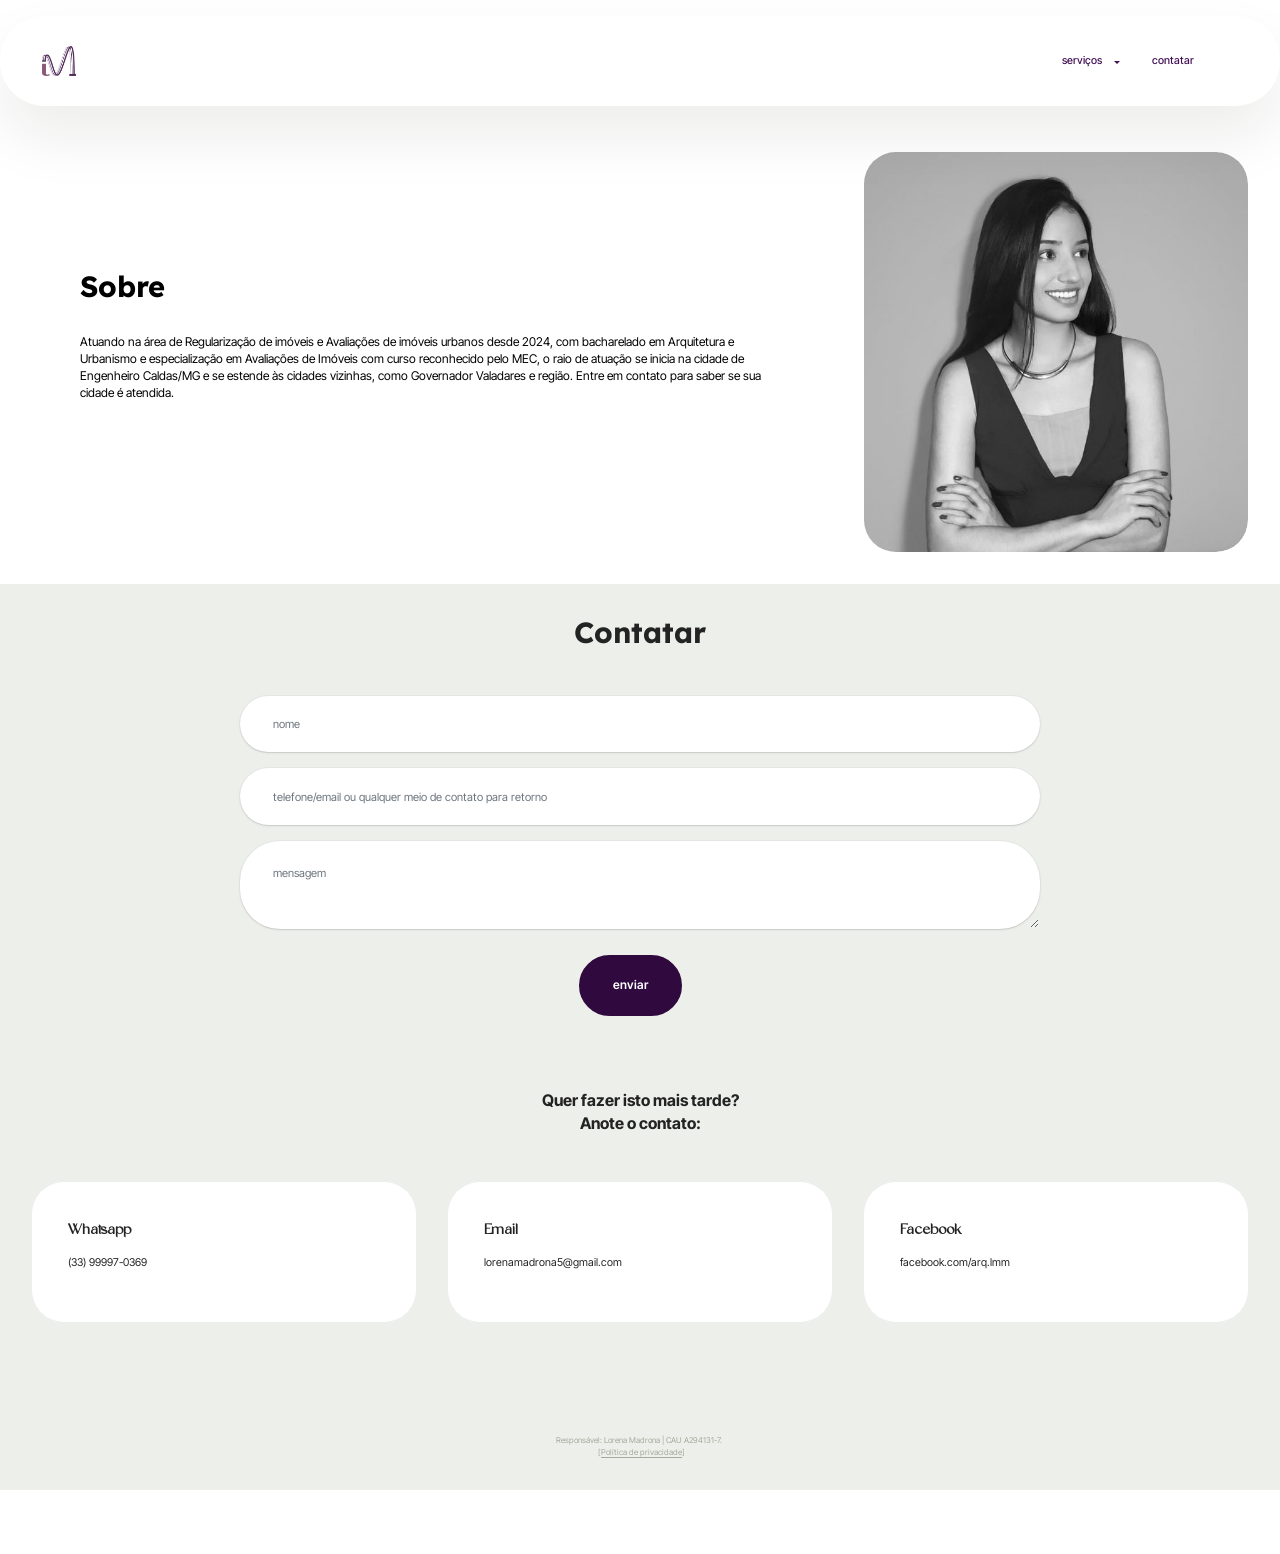
==== commit 5fdef9ae: "Add files via upload" ====
--- a/page2.html
+++ b/page2.html
@@ -21,7 +21,7 @@
   <noscript><link rel="stylesheet" href="https://fonts.googleapis.com/css?family=Lexend:100,200,300,400,500,600,700,800,900&display=swap"></noscript>
   <link rel="preload" href="https://fonts.googleapis.com/css?family=Inter+Tight:100,200,300,400,500,600,700,800,900,100i,200i,300i,400i,500i,600i,700i,800i,900i&display=swap" as="style" onload="this.onload=null;this.rel='stylesheet'">
   <noscript><link rel="stylesheet" href="https://fonts.googleapis.com/css?family=Inter+Tight:100,200,300,400,500,600,700,800,900,100i,200i,300i,400i,500i,600i,700i,800i,900i&display=swap"></noscript>
-  <link rel="preload" as="style" href="assets/mobirise/css/mbr-additional.css?v=mlYv64"><link rel="stylesheet" href="assets/mobirise/css/mbr-additional.css?v=mlYv64" type="text/css">
+  <link rel="preload" as="style" href="assets/mobirise/css/mbr-additional.css?v=quEAjQ"><link rel="stylesheet" href="assets/mobirise/css/mbr-additional.css?v=quEAjQ" type="text/css">
 
   
   
@@ -133,7 +133,7 @@
         </div>
         <div class="row justify-content-center">
             <div class="col-lg-8 mx-auto mbr-form" data-form-type="formoid">
-                <form action="https://mobirise.eu/" method="POST" class="mbr-form form-with-styler" data-form-title="Form Name"><input type="hidden" name="email" data-form-email="true" value="m4XXpbcmCHukMsyhtKL4TrccxXU1dnDNv9A+u6M60qgPumYk/NG9t1nGKs9k2tCR+O8vFm5RrD3U2Fv8YXCaVaCWm+6EOUQtRh94W9W+llrEZ1LZzMJE5M7bGEMqEiUM">
+                <form action="https://mobirise.eu/" method="POST" class="mbr-form form-with-styler" data-form-title="Form Name"><input type="hidden" name="email" data-form-email="true" value="JEN762G61SkscjFX0xFcJ3OlLCgJc41URiBvRZGmR1g5Zylj7PxH2OGFSzQq3iNU9ILtqPxNWRmSIigt5ptKtDFbEsuVqHWX3oPCAWjUbiME0iv0dqeTAXmvXOWW3Ive">
                     <div class="row">
                         <div hidden="hidden" data-form-alert="" class="alert alert-success col-12">obrigada! já retornaremos.</div>
                         <div hidden="hidden" data-form-alert-danger="" class="alert alert-danger col-12">
@@ -194,7 +194,7 @@
                 <div class="item-wrapper">
                     <div class="text-wrapper">
                         <h6 class="card-title mbr-fonts-style mb-3 display-5"><strong>Facebook</strong></h6>
-                        <p class="mbr-text mbr-fonts-style display-2">arq.lmm</p>
+                        <p class="mbr-text mbr-fonts-style display-2">facebook.com/arq.lmm</p>
                     </div>
                 </div>
             </div>
@@ -218,7 +218,7 @@
             </div>
         </div>
     </div>
-</section><section class="display-7" style="padding: 0;align-items: center;justify-content: center;flex-wrap: wrap;    align-content: center;display: flex;position: relative;height: 4rem;"><a href="https://mobiri.se/4383128" style="flex: 1 1;height: 4rem;position: absolute;width: 100%;z-index: 1;"><img alt="" style="height: 4rem;" src="[data-uri]"></a><p style="margin: 0;text-align: center;" class="display-7">&#8204;</p><a style="z-index:1" href="https://mobirise.com/offline-website-builder.html">Offline Website Maker</a></section><script src="assets/bootstrap/js/bootstrap.bundle.min.js"></script>  <script src="assets/smoothscroll/smooth-scroll.js"></script>  <script src="assets/ytplayer/index.js"></script>  <script src="assets/dropdown/js/navbar-dropdown.js"></script>  <script src="assets/theme/js/script.js"></script>  <script src="assets/formoid/formoid.min.js"></script>  
+</section><section class="display-7" style="padding: 0;align-items: center;justify-content: center;flex-wrap: wrap;    align-content: center;display: flex;position: relative;height: 4rem;"><a href="https://mobiri.se/4383128" style="flex: 1 1;height: 4rem;position: absolute;width: 100%;z-index: 1;"><img alt="" style="height: 4rem;" src="[data-uri]"></a><p style="margin: 0;text-align: center;" class="display-7">&#8204;</p><a style="z-index:1" href="https://mobirise.com/builder/ai-website-maker.html">Best AI Website Maker</a></section><script src="assets/bootstrap/js/bootstrap.bundle.min.js"></script>  <script src="assets/smoothscroll/smooth-scroll.js"></script>  <script src="assets/ytplayer/index.js"></script>  <script src="assets/dropdown/js/navbar-dropdown.js"></script>  <script src="assets/theme/js/script.js"></script>  <script src="assets/formoid/formoid.min.js"></script>  
   
   
   <input name="animation" type="hidden">
